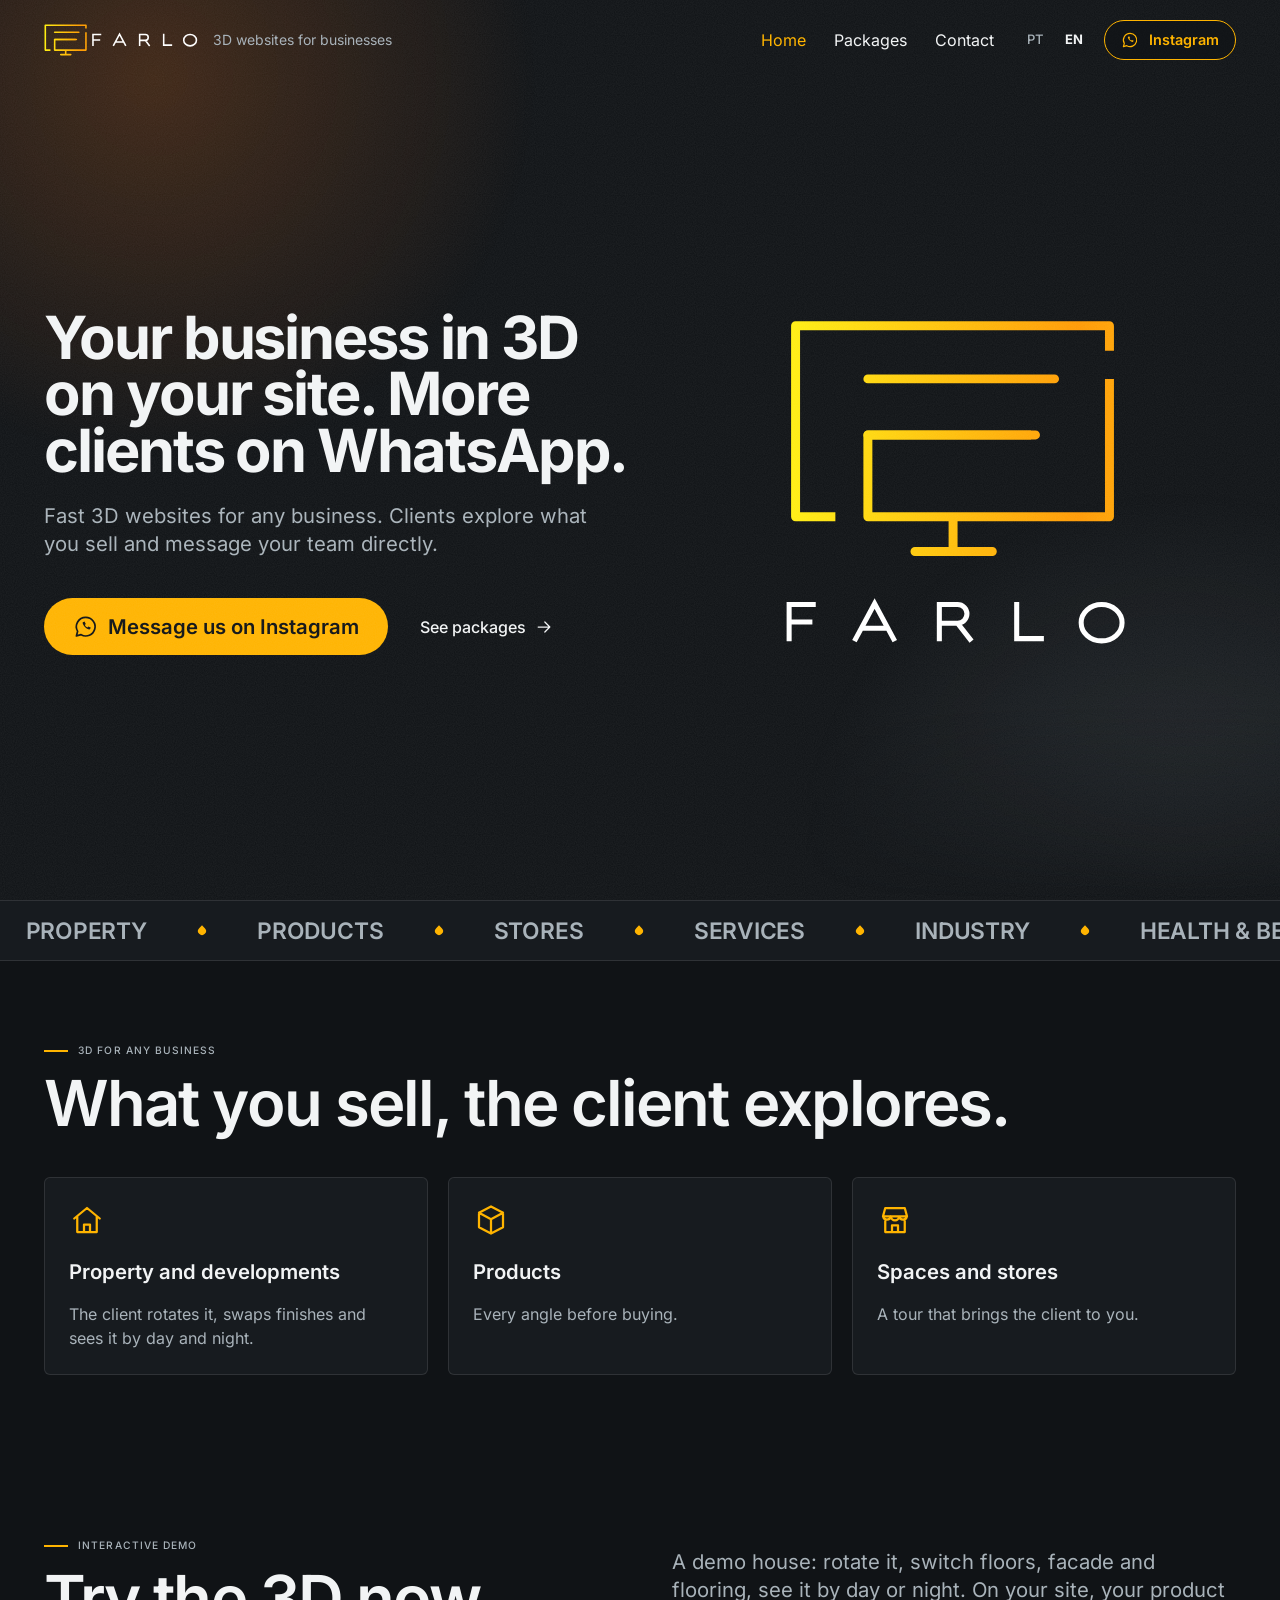
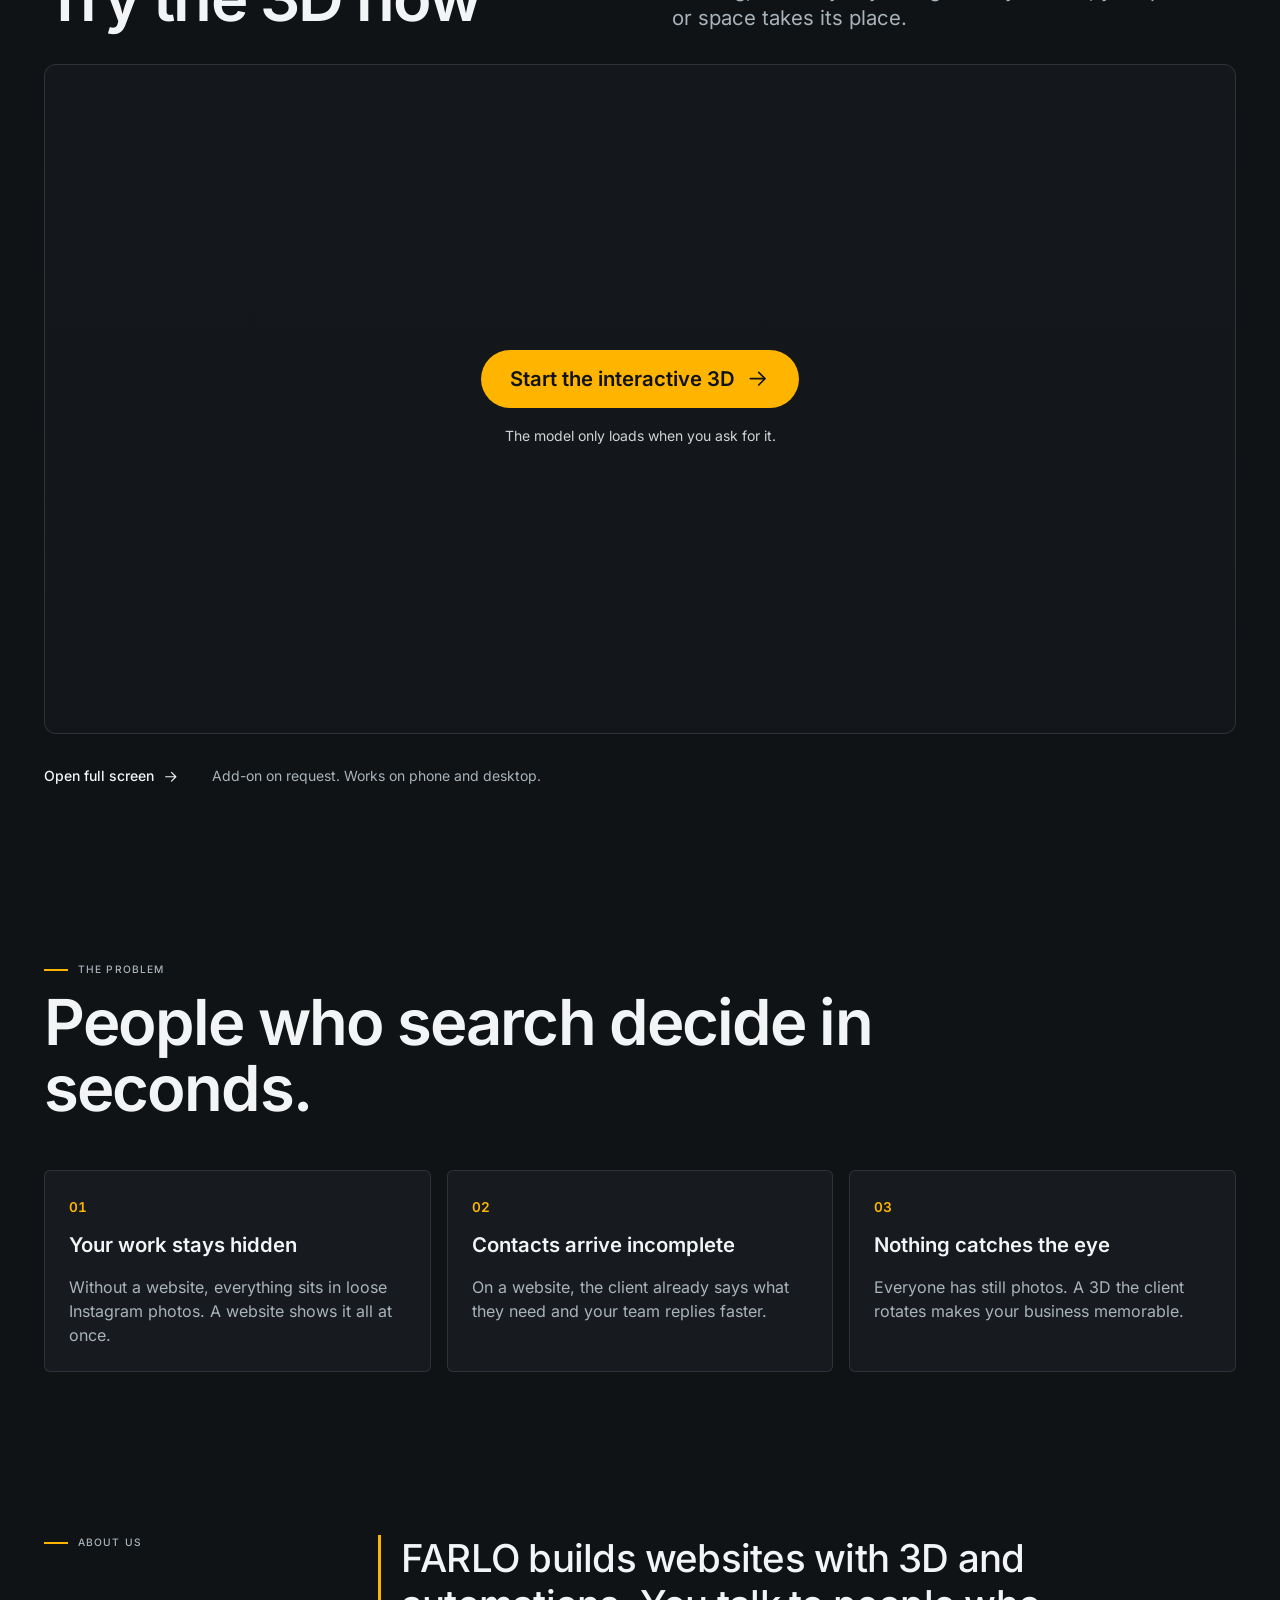
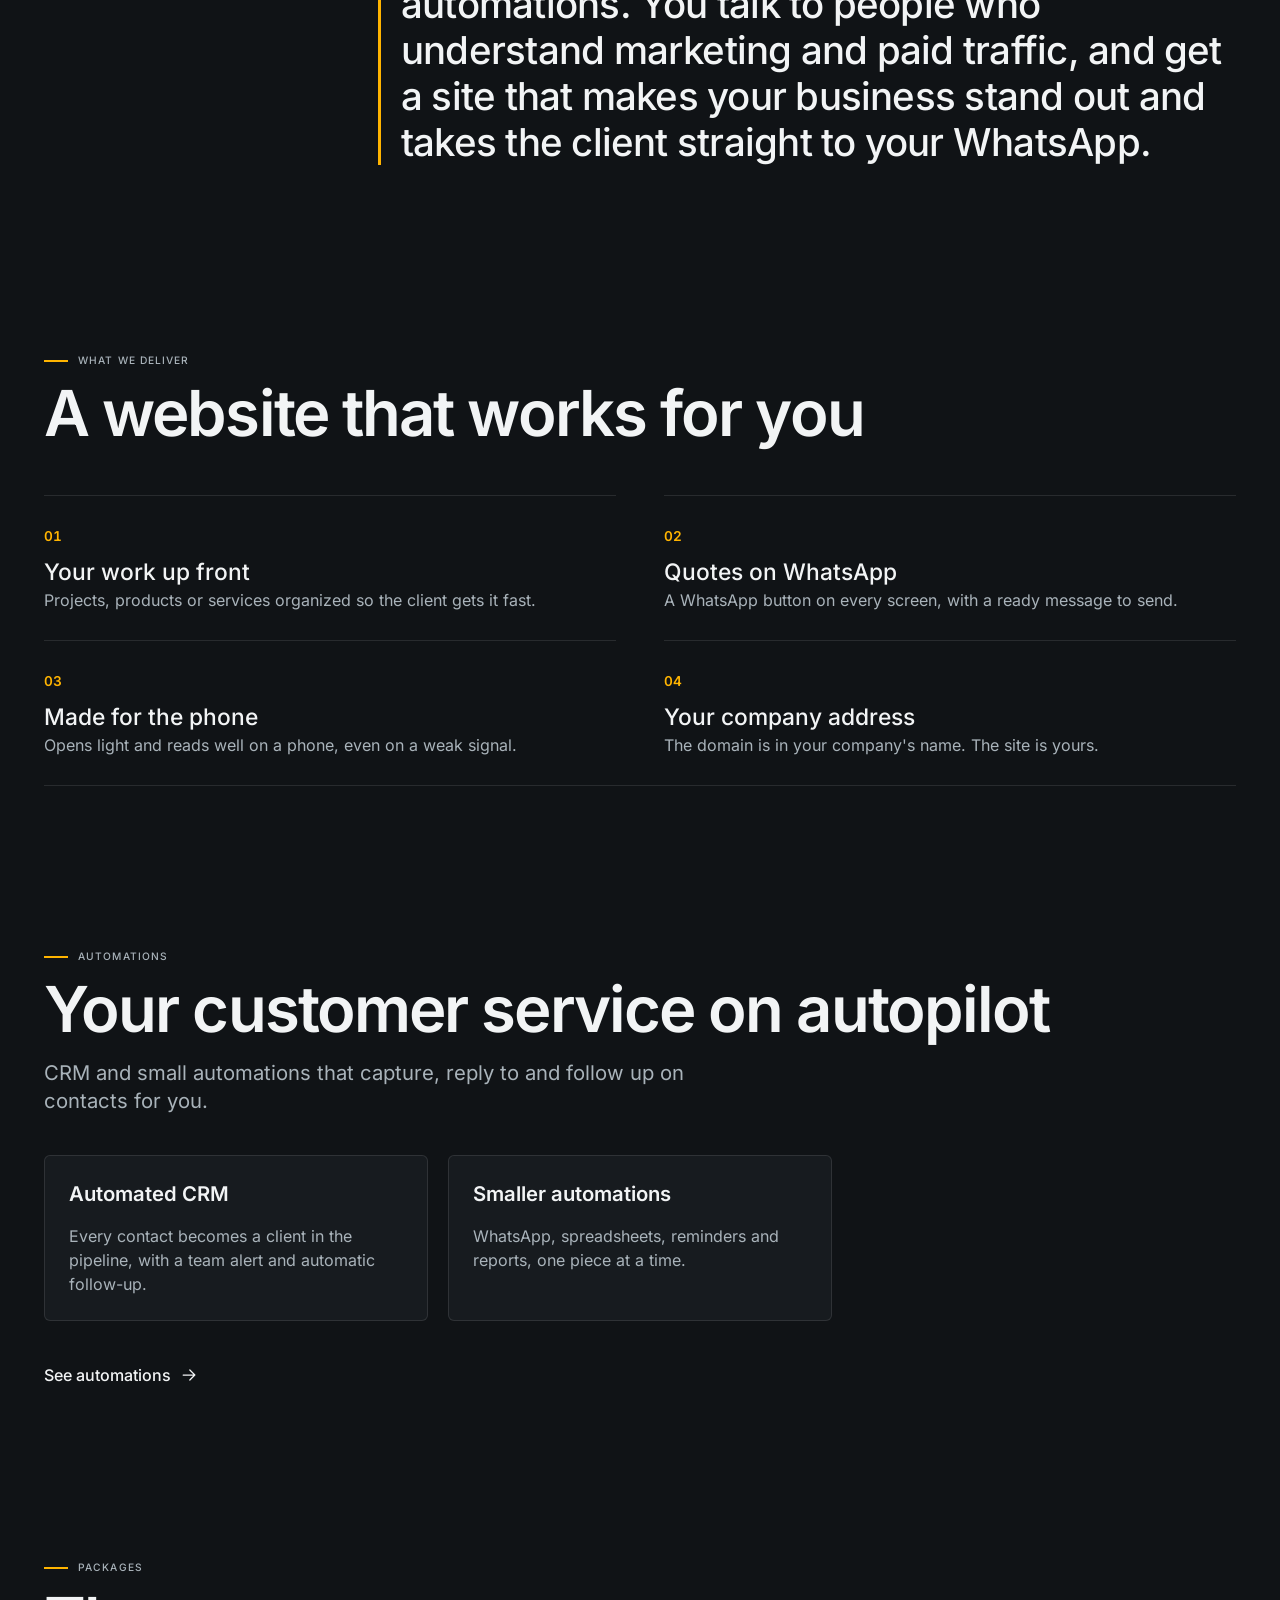
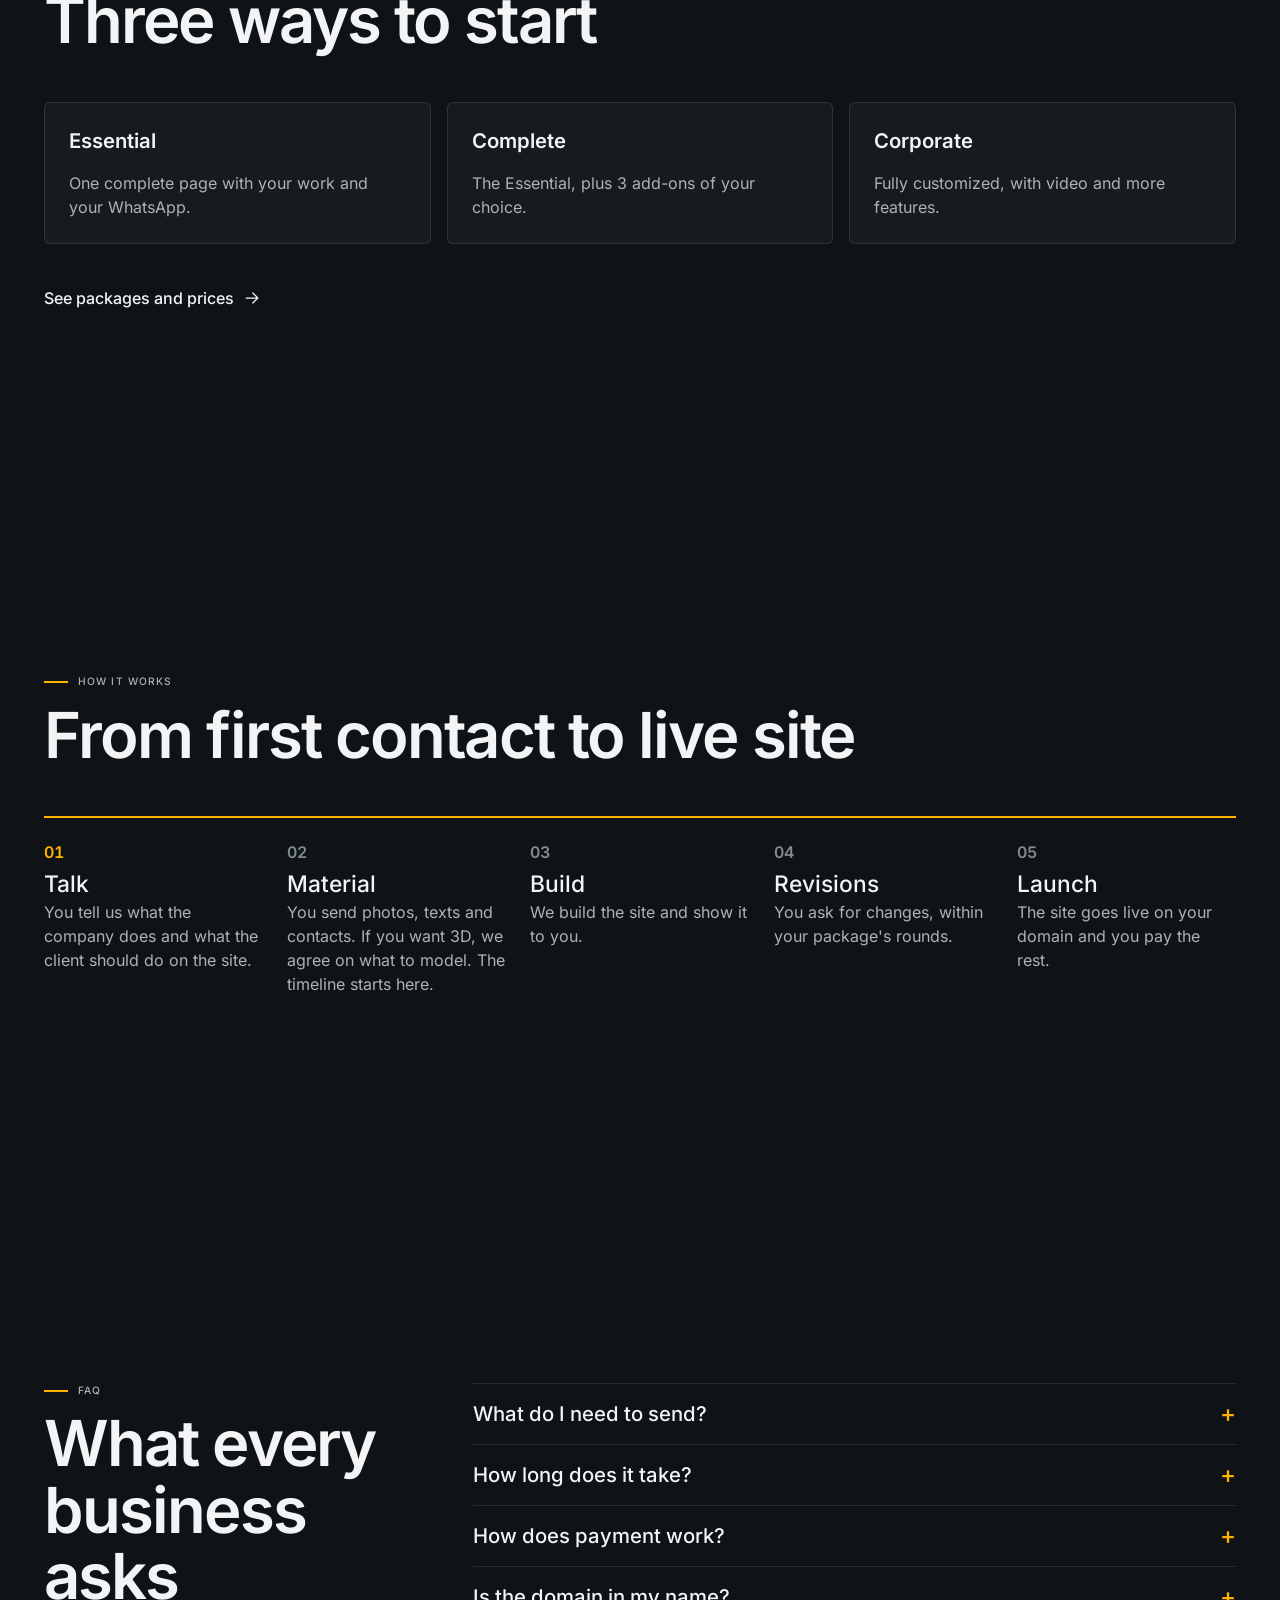
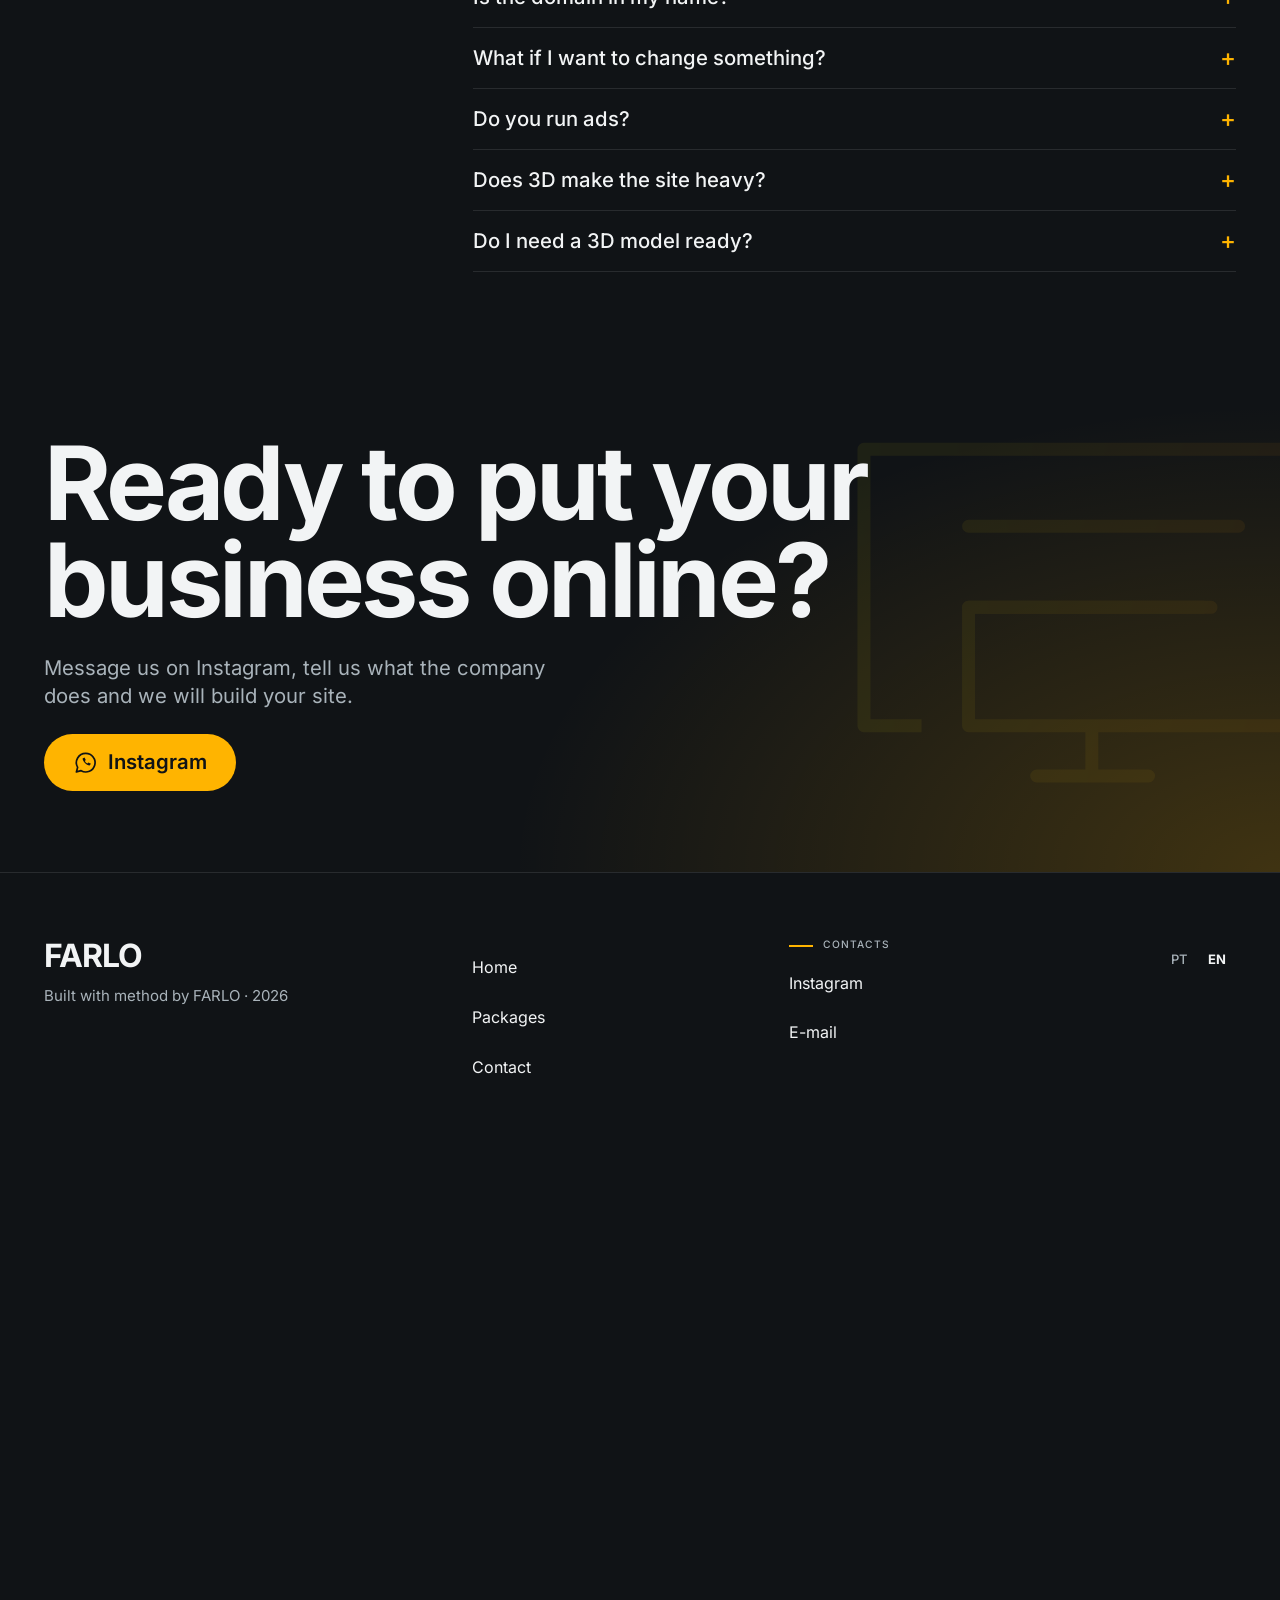
==== en/index.html @ 869107cb "chore: restaura quebras de linha CRLF originais dos HTML Co-Authored-By: Claude Opus 5.5 <noreply@an" ====
<!doctype html>
<html lang="en">
<head>
<meta charset="utf-8">
<meta http-equiv="Content-Security-Policy" content="default-src 'self'; script-src 'self'; style-src 'self'; img-src 'self' data: blob:; font-src 'self'; media-src 'self'; connect-src 'self' blob:; worker-src 'self' blob:; object-src 'none'; base-uri 'self'; form-action 'self'">
<meta name="referrer" content="strict-origin-when-cross-origin">
<meta name="viewport" content="width=device-width, initial-scale=1">
<title>FARLO — 3D websites for businesses</title>
<meta name="description" content="FARLO builds websites with 3D visualization for any business: show your product, space or development and get quote requests straight to WhatsApp.">

<meta name="theme-color" content="#101316">
<meta name="color-scheme" content="dark">
<link rel="canonical" href="https://farlo.online/en/index.html">
<link rel="alternate" hreflang="pt-BR" href="https://farlo.online/index.html">
<link rel="alternate" hreflang="en" href="https://farlo.online/en/index.html">
<link rel="alternate" hreflang="x-default" href="https://farlo.online/index.html">
<meta property="og:type" content="website">
<meta property="og:site_name" content="FARLO">
<meta property="og:title" content="FARLO — 3D websites for businesses">
<meta property="og:description" content="FARLO builds websites with 3D visualization for any business: show your product, space or development and get quote requests straight to WhatsApp.">
<meta property="og:url" content="https://farlo.online/en/index.html">
<meta property="og:locale" content="en_US">
<meta property="og:image" content="https://farlo.online/assets/img/og/og-farlo.jpg">
<meta name="twitter:card" content="summary_large_image">
<link rel="icon" href="../assets/img/logo/favicon-64.png" type="image/png" sizes="64x64"><link rel="apple-touch-icon" href="../assets/img/logo/apple-touch-icon.png">
<script src="../js/boot.js"></script>
<link rel="stylesheet" href="../css/tokens.css">
<link rel="stylesheet" href="../css/main.css">
<link rel="stylesheet" href="../css/fx.css">
<link rel="stylesheet" href="../css/home3d.css">
<link rel="stylesheet" href="../css/home3d.css">
<script defer src="../js/layout.js"></script>
<script defer src="../js/content.js"></script>
<script defer src="../js/vendor/gsap.min.js"></script>
<script defer src="../js/vendor/ScrollTrigger.min.js"></script>
<script defer src="../js/vendor/SplitText.min.js"></script>
<script defer src="../js/vendor/ScrollSmoother.min.js"></script>
<script defer src="../js/fx/fx.js"></script>
<script defer src="../js/fx/loader.js"></script>
<script defer src="../js/fx/transition.js"></script>
<script defer src="../js/fx/smooth.js"></script>
<script defer src="../js/fx/menu.js"></script>
<script defer src="../js/fx/cursor.js"></script>
<script defer src="../js/fx/magnetic.js"></script>
<script defer src="../js/fx/reveal.js"></script>
<script defer src="../js/fx/progress.js"></script>
<script defer src="../js/fx/split.js"></script>
<script defer src="../js/fx/hero.js"></script>
<script defer src="../js/fx/process.js"></script>
<script defer src="../js/home3d.js"></script>
<script defer src="../js/home3d.js"></script>
<script defer src="../js/main.js"></script>
<script type="application/ld+json">{"@context":"https://schema.org","@type":"ProfessionalService","name":"FARLO","description":"FARLO builds websites with 3D visualization for any business: show your product, space or development and get quote requests straight to WhatsApp.","inLanguage":"en"}</script>
</head>
<body data-page="home" data-lang="en" data-root="../">
<a class="skip-link" href="#main" data-i18n="skip">Skip to content</a>
<div class="loader" role="progressbar" aria-label="FARLO" aria-valuemin="0" aria-valuemax="100" aria-valuenow="0"><span class="loader__mark">FARLO</span><span class="loader__count" data-loader-count>000</span></div>
<header class="site-header fade-in-on-ready" id="site-header">
  <div class="site-header__inner">
    <a class="brand" href="index.html" aria-label="FARLO, go to home" data-i18n-attr="aria-label:brand.home"><img class="brand__logo" src="../assets/img/logo/farlo-logo.svg" width="154" height="32" alt=""><span class="brand__tag" data-i18n="brand.tag">3D websites for businesses</span></a>
    <nav class="site-nav" aria-label="Main" data-i18n-attr="aria-label:nav.aria"><ul class="site-nav__list"><li><a class="roll" href="index.html" data-i18n="nav.home" aria-current="page"><span class="roll__a">Home</span><span class="roll__b" aria-hidden="true">Home</span></a></li><li><a class="roll" href="packages.html" data-i18n="nav.packages"><span class="roll__a">Packages</span><span class="roll__b" aria-hidden="true">Packages</span></a></li><li><a class="roll" href="contact.html" data-i18n="nav.contact"><span class="roll__a">Contact</span><span class="roll__b" aria-hidden="true">Contact</span></a></li></ul></nav>
    <div class="site-header__tools">
      <div class="lang" role="group" aria-label="Language" data-i18n-attr="aria-label:lang.aria"><a class="lang__link" lang="pt-BR" hreflang="pt-BR" href="../index.html" data-lang-switch="pt" aria-label="Português">PT</a><a class="lang__link" lang="en" hreflang="en" href="index.html" data-lang-switch="en" aria-label="English" aria-current="true">EN</a></div>
      <a class="btn btn--wa btn--sm btn--header" href="https://wa.me/PH_NUMERO_WHATSAPP?text=Hi!%20I%20found%20you%20through%20the%20FARLO%20website%20and%20I%20want%20a%20website%20for%20my%20business." data-wa target="_blank" rel="noopener noreferrer" aria-label="Talk to FARLO on WhatsApp (opens in a new tab)" data-i18n-attr="aria-label:wa.aria"><svg class="icon" viewBox="0 0 24 24" aria-hidden="true" focusable="false"><path d="M12 3.2a8.8 8.8 0 0 0-7.6 13.2L3.2 20.8l4.5-1.2A8.8 8.8 0 1 0 12 3.2Z" fill="none" stroke="currentColor" stroke-width="1.6" stroke-linejoin="round"/><path d="M9.1 8c.2 2.9 3.6 6.3 6.6 6.6l1.3-1.5-2.4-1.2-1 .9c-1.1-.5-1.9-1.3-2.4-2.4l.9-1L10.9 7 9.1 8Z" fill="currentColor"/></svg><span class="btn__text" data-i18n="wa.label">WhatsApp</span></a>
      <button class="menu-btn" type="button" aria-expanded="false" aria-controls="menu" data-menu-toggle><span class="menu-btn__open" data-i18n="nav.menu">Menu</span><span class="menu-btn__close" data-i18n="nav.close">Close</span></button>
    </div>
  </div>
</header>
<div class="menu" id="menu" role="dialog" aria-modal="true" aria-label="Navigation menu" data-i18n-attr="aria-label:nav.panel" hidden>
  <nav class="menu__nav" aria-label="Main" data-i18n-attr="aria-label:nav.aria"><ul class="menu__list"><li><a href="index.html" data-i18n="nav.home" aria-current="page">Home</a></li><li><a href="packages.html" data-i18n="nav.packages">Packages</a></li><li><a href="contact.html" data-i18n="nav.contact">Contact</a></li></ul></nav>
  <div class="menu__foot"><div class="lang" role="group" aria-label="Language" data-i18n-attr="aria-label:lang.aria"><a class="lang__link" lang="pt-BR" hreflang="pt-BR" href="../index.html" data-lang-switch="pt" aria-label="Português">PT</a><a class="lang__link" lang="en" hreflang="en" href="index.html" data-lang-switch="en" aria-label="English" aria-current="true">EN</a></div><a class="btn btn--wa " href="https://wa.me/PH_NUMERO_WHATSAPP?text=Hi!%20I%20found%20you%20through%20the%20FARLO%20website%20and%20I%20want%20a%20website%20for%20my%20business." data-wa target="_blank" rel="noopener noreferrer" aria-label="Talk to FARLO on WhatsApp (opens in a new tab)" data-i18n-attr="aria-label:wa.aria"><svg class="icon" viewBox="0 0 24 24" aria-hidden="true" focusable="false"><path d="M12 3.2a8.8 8.8 0 0 0-7.6 13.2L3.2 20.8l4.5-1.2A8.8 8.8 0 1 0 12 3.2Z" fill="none" stroke="currentColor" stroke-width="1.6" stroke-linejoin="round"/><path d="M9.1 8c.2 2.9 3.6 6.3 6.6 6.6l1.3-1.5-2.4-1.2-1 .9c-1.1-.5-1.9-1.3-2.4-2.4l.9-1L10.9 7 9.1 8Z" fill="currentColor"/></svg><span class="btn__text" data-i18n="wa.label">WhatsApp</span></a></div>
</div>
<div id="smooth-wrapper" data-fx="smooth">
<div id="smooth-content">
<main id="main" tabindex="-1">
<section class="hero hero--3d" id="hero" aria-labelledby="hero-title">
  <div class="hero__glow" aria-hidden="true"></div>
  <div class="container hero__top hero__grid">
    <div class="hero__copy">
      <h1 class="display hero__title" id="hero-title" data-fx="split" data-fx-type="lines,chars" data-fx-stagger=".03" data-i18n="hero.title">Your business in 3D on your site. More clients on WhatsApp.</h1>
      <p class="t-lg hero__sub" data-i18n="hero.sub">Fast 3D websites for any business. Clients explore what you sell and message your team directly.</p>
      <div class="hero__actions"><a class="btn btn--wa btn--lg" href="https://wa.me/PH_NUMERO_WHATSAPP?text=Hi!%20I%20found%20you%20through%20the%20FARLO%20website%20and%20I%20want%20a%20website%20for%20my%20business." data-wa target="_blank" rel="noopener noreferrer" aria-label="Talk to FARLO on WhatsApp (opens in a new tab)" data-i18n-attr="aria-label:wa.aria" data-fx="magnetic"><svg class="icon" viewBox="0 0 24 24" aria-hidden="true" focusable="false"><path d="M12 3.2a8.8 8.8 0 0 0-7.6 13.2L3.2 20.8l4.5-1.2A8.8 8.8 0 1 0 12 3.2Z" fill="none" stroke="currentColor" stroke-width="1.6" stroke-linejoin="round"/><path d="M9.1 8c.2 2.9 3.6 6.3 6.6 6.6l1.3-1.5-2.4-1.2-1 .9c-1.1-.5-1.9-1.3-2.4-2.4l.9-1L10.9 7 9.1 8Z" fill="currentColor"/></svg><span class="btn__text" data-i18n="hero.cta">Talk on WhatsApp</span></a><a class="link-arrow" href="packages.html"><span data-i18n="hero.link">See packages</span><svg class="icon" viewBox="0 0 24 24" aria-hidden="true" focusable="false"><path d="M5 12h14M13 6l6 6-6 6" fill="none" stroke="currentColor" stroke-width="1.5" stroke-linecap="round" stroke-linejoin="round"/></svg></a></div>
    </div>
    <div class="hero__stage" data-hero3d data-three="../js/vendor/three.min.js">
      <div class="hero__fallback" aria-hidden="true"><img src="../assets/img/logo/farlo-logo-stacked.svg" width="628" height="596" alt=""></div>
      <canvas class="hero__canvas" tabindex="0" role="img" aria-label="Interactive 3D model. Drag to rotate." data-i18n-attr="aria-label:hero.3d.aria"></canvas>
      <div class="hero__chips" role="group" aria-label="Pick an example" data-i18n-attr="aria-label:hero.3d.group">
        <button type="button" class="chip3d" data-shape="house" aria-pressed="true" data-i18n="hero.3d.house">Property</button>
        <button type="button" class="chip3d" data-shape="product" aria-pressed="false" data-i18n="hero.3d.product">Product</button>
        <button type="button" class="chip3d" data-shape="space" aria-pressed="false" data-i18n="hero.3d.space">Space</button>
      </div>
      <p class="hero__hint" aria-hidden="true" data-i18n="hero.3d.hint">Drag to rotate</p>
    </div>
  </div>
</section>

<div class="strip" aria-hidden="true"><div class="strip__track"><span class="strip__item" data-i18n="strip.1">Property</span><span class="strip__item" data-i18n="strip.2">Products</span><span class="strip__item" data-i18n="strip.3">Stores</span><span class="strip__item" data-i18n="strip.4">Services</span><span class="strip__item" data-i18n="strip.5">Industry</span><span class="strip__item" data-i18n="strip.6">Health &amp; beauty</span><span class="strip__item" data-i18n="strip.7">Events</span><span class="strip__item" data-i18n="strip.8">Brands</span><span class="strip__item" data-i18n="strip.1">Property</span><span class="strip__item" data-i18n="strip.2">Products</span><span class="strip__item" data-i18n="strip.3">Stores</span><span class="strip__item" data-i18n="strip.4">Services</span><span class="strip__item" data-i18n="strip.5">Industry</span><span class="strip__item" data-i18n="strip.6">Health &amp; beauty</span><span class="strip__item" data-i18n="strip.7">Events</span><span class="strip__item" data-i18n="strip.8">Brands</span></div></div>

<section class="section niches" id="niches" aria-labelledby="niches-title">
  <div class="container">
    <p class="overline" data-i18n="niches.label">3D for any business</p>
    <h2 class="t-3xl" id="niches-title" data-fx="reveal" data-i18n="niches.title">What you sell, the client explores.</h2>
    <ul class="niches__list" role="list" data-fx="reveal-batch" data-fx-stagger=".08">
      <li class="panel niche"><svg class="niche__icon" viewBox="0 0 24 24" aria-hidden="true" focusable="false" fill="none" stroke="currentColor" stroke-width="1.5" stroke-linecap="round" stroke-linejoin="round"><path d="M3.5 11 12 4l8.5 7M5.5 9.7V20h13V9.7M10 20v-5h4v5" /></svg><h3 class="panel__title" data-i18n="niches.1.title">Property and developments</h3><p class="muted" data-i18n="niches.1.text">The client rotates it, swaps finishes and sees it by day and night.</p></li>
      <li class="panel niche"><svg class="niche__icon" viewBox="0 0 24 24" aria-hidden="true" focusable="false" fill="none" stroke="currentColor" stroke-width="1.5" stroke-linecap="round" stroke-linejoin="round"><path d="M12 3 4 7.2v9.6L12 21l8-4.2V7.2zM4 7.2l8 4.3 8-4.3M12 11.5V21" /></svg><h3 class="panel__title" data-i18n="niches.2.title">Products</h3><p class="muted" data-i18n="niches.2.text">Every angle before buying.</p></li>
      <li class="panel niche"><svg class="niche__icon" viewBox="0 0 24 24" aria-hidden="true" focusable="false" fill="none" stroke="currentColor" stroke-width="1.5" stroke-linecap="round" stroke-linejoin="round"><path d="M4 9.5 5.5 4h13L20 9.5M4 9.5h16M4 9.5a2.7 2.7 0 0 0 5.3 0 2.7 2.7 0 0 0 5.4 0 2.7 2.7 0 0 0 5.3 0M5.5 12.5V20h13v-7.5M10 20v-4.5h4V20" /></svg><h3 class="panel__title" data-i18n="niches.3.title">Spaces and stores</h3><p class="muted" data-i18n="niches.3.text">A tour that brings the client to you.</p></li>
    </ul>
  </div>
</section>

<section class="section demo3d" id="residencia" aria-labelledby="res-title">
  <div class="container">
    <div class="demo3d__head">
      <div><p class="overline" data-i18n="res.label">Interactive demo</p><h2 class="t-3xl" id="res-title" data-fx="reveal" data-i18n="res.title">Try the 3D now</h2></div>
      <p class="t-lg demo3d__text" data-i18n="res.text">A demo house: rotate it, switch floors, facade and flooring, see it by day or night. On your site, your product or space takes its place.</p>
    </div>
    <div class="demo3d__frame" data-embed-3d>
      <img class="demo3d__poster" src="../assets/img/residencia-3d.jpg" width="1280" height="720" loading="lazy" decoding="async" alt="Two-storey house with a pool as an interactive 3D model" data-i18n-attr="alt:res.alt">
      <div class="demo3d__veil">
        <a class="btn btn--wa btn--lg" href="../residencia-3d/index.html" data-embed-activate data-src="../residencia-3d/index.html?embed=1" data-title="Interactive 3D demo residence"><span class="btn__text" data-i18n="res.cta">Start the interactive 3D</span><svg class="icon" viewBox="0 0 24 24" aria-hidden="true" focusable="false"><path d="M5 12h14M13 6l6 6-6 6" fill="none" stroke="currentColor" stroke-width="1.5" stroke-linecap="round" stroke-linejoin="round"/></svg></a>
        <p class="demo3d__hint" data-i18n="res.hint">The model only loads when you ask for it.</p>
      </div>
    </div>
    <p class="demo3d__foot"><a class="link-arrow" href="../residencia-3d/index.html"><span data-i18n="res.full">Open full screen</span><svg class="icon" viewBox="0 0 24 24" aria-hidden="true" focusable="false"><path d="M5 12h14M13 6l6 6-6 6" fill="none" stroke="currentColor" stroke-width="1.5" stroke-linecap="round" stroke-linejoin="round"/></svg></a><span class="muted" data-i18n="res.note">Add-on on request. Works on phone and desktop.</span></p>
  </div>
</section>

<section class="section problem" id="problem" aria-labelledby="problem-title">
  <div class="container">
    <p class="overline" data-i18n="problem.label">The problem</p>
    <h2 class="t-3xl problem__title" id="problem-title" data-fx="reveal" data-i18n="problem.title">People who search decide in seconds.</h2>
    <ul class="problem__list" role="list" data-fx="reveal-batch" data-fx-stagger=".08">
      <li class="panel"><h3 class="panel__title" data-i18n="problem.1.title">Your work stays hidden</h3><p class="muted" data-i18n="problem.1.text">Without a website, everything sits in loose Instagram photos. A website shows it all at once.</p></li>
      <li class="panel"><h3 class="panel__title" data-i18n="problem.2.title">Contacts arrive incomplete</h3><p class="muted" data-i18n="problem.2.text">On a website, the client already says what they need and your team replies faster.</p></li>
      <li class="panel"><h3 class="panel__title" data-i18n="problem.3.title">Nothing catches the eye</h3><p class="muted" data-i18n="problem.3.text">Everyone has still photos. A 3D the client rotates makes your business memorable.</p></li>
    </ul>
  </div>
</section>

<section class="section manifesto" id="manifesto" aria-labelledby="manifesto-label">
  <div class="container manifesto__grid">
    <h2 class="overline" id="manifesto-label" data-i18n="manifesto.label">About us</h2>
    <p class="t-2xl manifesto__text" data-fx="split" data-fx-type="words" data-fx-mode="scrub" data-i18n="manifesto.text">FARLO builds websites with 3D and automations. You talk to people who understand marketing and paid traffic, and get a site that makes your business stand out and takes the client straight to your WhatsApp.</p>
  </div>
</section>

<section class="section services" id="services" aria-labelledby="services-title">
  <div class="container">
    <p class="overline" data-i18n="services.label">What we deliver</p>
    <h2 class="t-3xl" id="services-title" data-fx="reveal" data-i18n="services.title">A website that works for you</h2>
    <ul class="services__list" role="list" data-fx="reveal-batch" data-fx-stagger=".08">
      <li class="service"><h3 class="service__title" data-i18n="services.1.title">Your work up front</h3><p class="muted" data-i18n="services.1.text">Projects, products or services organized so the client gets it fast.</p></li>
      <li class="service"><h3 class="service__title" data-i18n="services.2.title">Quotes on WhatsApp</h3><p class="muted" data-i18n="services.2.text">A WhatsApp button on every screen, with a ready message to send.</p></li>
      <li class="service"><h3 class="service__title" data-i18n="services.3.title">Made for the phone</h3><p class="muted" data-i18n="services.3.text">Opens light and reads well on a phone, even on a weak signal.</p></li>
      <li class="service"><h3 class="service__title" data-i18n="services.4.title">Your company address</h3><p class="muted" data-i18n="services.4.text">The domain is in your company's name. The site is yours.</p></li>
    </ul>
  </div>
</section>

<section class="section homeauto" id="automacoes-home" aria-labelledby="homeauto-title">
  <div class="container">
    <p class="overline" data-i18n="homeauto.label">Automations</p>
    <h2 class="t-3xl" id="homeauto-title" data-fx="reveal" data-i18n="homeauto.title">Your customer service on autopilot</h2>
    <p class="t-lg homeauto__text" data-i18n="homeauto.text">CRM and small automations that capture, reply to and follow up on contacts for you.</p>
    <ul class="niches__list homeauto__list" role="list" data-fx="reveal-batch" data-fx-stagger=".08">
      <li class="panel niche"><h3 class="panel__title" data-i18n="crm.title">Automated CRM</h3><p class="muted" data-i18n="homeauto.1.text">Every contact becomes a client in the pipeline, with a team alert and automatic follow-up.</p></li>
      <li class="panel niche"><h3 class="panel__title" data-i18n="small.title">Smaller automations</h3><p class="muted" data-i18n="homeauto.2.text">WhatsApp, spreadsheets, reminders and reports, one piece at a time.</p></li>
    </ul>
    <p class="packs__more"><a class="link-arrow" href="packages.html#automacoes"><span data-i18n="homeauto.link">See automations</span><svg class="icon" viewBox="0 0 24 24" aria-hidden="true" focusable="false"><path d="M5 12h14M13 6l6 6-6 6" fill="none" stroke="currentColor" stroke-width="1.5" stroke-linecap="round" stroke-linejoin="round"/></svg></a></p>
  </div>
</section>

<section class="section packs" id="packs" aria-labelledby="packs-title">
  <div class="container">
    <p class="overline" data-i18n="packs.label">Packages</p>
    <h2 class="t-3xl" id="packs-title" data-fx="reveal" data-i18n="packs.title">Three ways to start</h2>
    <ul class="pack-grid" role="list" data-fx="reveal-batch" data-fx-stagger=".08">
      <li class="panel pack-sum"><h3 class="panel__title" data-i18n="pack.e.name">Essential</h3><p class="muted" data-i18n="pack.e.sum">One complete page with your work and your WhatsApp.</p></li>
      <li class="panel pack-sum"><h3 class="panel__title" data-i18n="pack.s.name">Complete</h3><p class="muted" data-i18n="pack.s.sum">The Essential, plus 3 add-ons of your choice.</p></li>
      <li class="panel pack-sum"><h3 class="panel__title" data-i18n="pack.a.name">Corporate</h3><p class="muted" data-i18n="pack.a.sum">Fully customized, with video and more features.</p></li>
    </ul>
    <p class="packs__more"><a class="link-arrow" href="packages.html"><span data-i18n="packs.more">See packages and prices</span><svg class="icon" viewBox="0 0 24 24" aria-hidden="true" focusable="false"><path d="M5 12h14M13 6l6 6-6 6" fill="none" stroke="currentColor" stroke-width="1.5" stroke-linecap="round" stroke-linejoin="round"/></svg></a></p>
  </div>
</section>

<section class="section process" id="process" aria-labelledby="process-title" data-fx="pin-scrub" data-fx-length="150%">
  <div class="container">
    <p class="overline" data-i18n="process.label">How it works</p>
    <h2 class="t-3xl" id="process-title" data-fx="reveal" data-i18n="process.title">From first contact to live site</h2>
    <div class="process__body">
      <svg class="process__line" viewBox="0 0 100 2" preserveAspectRatio="none" aria-hidden="true" focusable="false"><path class="process__line-bg" d="M0 1H100" pathLength="1"/><path class="process__line-fg" d="M0 1H100" pathLength="1" data-fx="progress" data-fx-trigger=".process"/></svg>
      <ol class="process__steps" role="list">
        <li class="step is-active"><span class="step__n">01</span><h3 class="step__title" data-i18n="process.s1">Talk</h3><p class="muted" data-i18n="process.d1">You tell us what the company does and what the client should do on the site.</p></li>
        <li class="step"><span class="step__n">02</span><h3 class="step__title" data-i18n="process.s2">Material</h3><p class="muted" data-i18n="process.d2">You send photos, texts and contacts. If you want 3D, we agree on what to model. The timeline starts here.</p></li>
        <li class="step"><span class="step__n">03</span><h3 class="step__title" data-i18n="process.s3">Build</h3><p class="muted" data-i18n="process.d3">We build the site and show it to you.</p></li>
        <li class="step"><span class="step__n">04</span><h3 class="step__title" data-i18n="process.s4">Revisions</h3><p class="muted" data-i18n="process.d4">You ask for changes, within your package's rounds.</p></li>
        <li class="step"><span class="step__n">05</span><h3 class="step__title" data-i18n="process.s5">Launch</h3><p class="muted" data-i18n="process.d5">The site goes live on your domain and you pay the rest.</p></li>
      </ol>
    </div>
  </div>
</section>

<section class="section faq" id="faq" aria-labelledby="faq-title">
  <div class="container faq__grid">
    <div><p class="overline" data-i18n="faq.label">FAQ</p><h2 class="t-3xl" id="faq-title" data-fx="reveal" data-i18n="faq.title">What every business asks</h2></div>
    <div class="faq__list">
      <details class="faq__item"><summary class="faq__q"><span data-i18n="faq.1.q">What do I need to send?</span></summary><p class="faq__a muted" data-i18n="faq.1.a">Photos of your work or product, a short text about the company, Instagram handle, WhatsApp and logo.</p></details>
      <details class="faq__item"><summary class="faq__q"><span data-i18n="faq.2.q">How long does it take?</span></summary><p class="faq__a muted" data-i18n="faq.2.a">Agreed in our conversation. The timeline starts when you send the complete material.</p></details>
      <details class="faq__item"><summary class="faq__q"><span data-i18n="faq.3.q">How does payment work?</span></summary><p class="faq__a muted" data-i18n="faq.3.a">50% at the start and 50% when the site goes live.</p></details>
      <details class="faq__item"><summary class="faq__q"><span data-i18n="faq.4.q">Is the domain in my name?</span></summary><p class="faq__a muted" data-i18n="faq.4.a">Yes. The address is registered in your name.</p></details>
      <details class="faq__item"><summary class="faq__q"><span data-i18n="faq.5.q">What if I want to change something?</span></summary><p class="faq__a muted" data-i18n="faq.5.a">Each package has revision rounds: 1 on Essential and 2 on Complete. Corporate is agreed.</p></details>
      <details class="faq__item"><summary class="faq__q"><span data-i18n="faq.6.q">Do you run ads?</span></summary><p class="faq__a muted" data-i18n="faq.6.a">No. FARLO builds the site, ready for measurement. Setup is done by whoever handles your traffic.</p></details>
      <details class="faq__item"><summary class="faq__q"><span data-i18n="faq.7.q">Does 3D make the site heavy?</span></summary><p class="faq__a muted" data-i18n="faq.7.a">No. The model only loads when the client asks for it and is optimized to open fast.</p></details>
      <details class="faq__item"><summary class="faq__q"><span data-i18n="faq.8.q">Do I need a 3D model ready?</span></summary><p class="faq__a muted" data-i18n="faq.8.a">No. We agree on what to model in our conversation. Cost and timeline vary.</p></details>
    </div>
  </div>
</section>

<section class="section cta" id="cta" aria-labelledby="cta-title">
  <div class="container cta__inner">
    <h2 class="display cta__title" id="cta-title" data-fx="reveal" data-i18n="cta.title">Ready to put your business online?</h2>
    <p class="t-lg cta__text" data-i18n="cta.text">Message us on WhatsApp, tell us what the company does and we'll build your site.</p>
    <div class="cta__actions"><a class="btn btn--wa btn--lg" href="https://wa.me/PH_NUMERO_WHATSAPP?text=Hi!%20I%20found%20you%20through%20the%20FARLO%20website%20and%20I%20want%20a%20website%20for%20my%20business." data-wa target="_blank" rel="noopener noreferrer" aria-label="Talk to FARLO on WhatsApp (opens in a new tab)" data-i18n-attr="aria-label:wa.aria" data-fx="magnetic"><svg class="icon" viewBox="0 0 24 24" aria-hidden="true" focusable="false"><path d="M12 3.2a8.8 8.8 0 0 0-7.6 13.2L3.2 20.8l4.5-1.2A8.8 8.8 0 1 0 12 3.2Z" fill="none" stroke="currentColor" stroke-width="1.6" stroke-linejoin="round"/><path d="M9.1 8c.2 2.9 3.6 6.3 6.6 6.6l1.3-1.5-2.4-1.2-1 .9c-1.1-.5-1.9-1.3-2.4-2.4l.9-1L10.9 7 9.1 8Z" fill="currentColor"/></svg><span class="btn__text" data-i18n="wa.label">WhatsApp</span></a></div>
  </div>
</section>
</main>
<footer class="site-footer">
  <div class="container site-footer__grid">
    <div><p class="site-footer__mark">FARLO</p><p class="site-footer__made"><span data-i18n="footer.made">Built with method by FARLO</span> · 2026</p></div>
    <nav aria-label="Footer" data-i18n-attr="aria-label:footer.nav"><ul class="site-footer__list"><li><a href="index.html" data-i18n="nav.home">Home</a></li><li><a href="packages.html" data-i18n="nav.packages">Packages</a></li><li><a href="contact.html" data-i18n="nav.contact">Contact</a></li></ul></nav>
    <div><p class="overline" data-i18n="footer.contacts">Contacts</p><ul class="site-footer__list">
      <li><a href="https://wa.me/PH_NUMERO_WHATSAPP?text=Hi!%20I%20found%20you%20through%20the%20FARLO%20website%20and%20I%20want%20a%20website%20for%20my%20business." data-wa target="_blank" rel="noopener noreferrer">WhatsApp</a></li>
      <li><a href="https://www.instagram.com/farlo.online/" target="_blank" rel="noopener noreferrer">Instagram</a></li>
      <li><a href="mailto:farloconstrutora@gmail.com">E-mail</a></li>
      </ul></div>
    <div class="lang lang--footer" role="group" aria-label="Language" data-i18n-attr="aria-label:lang.aria"><a class="lang__link" lang="pt-BR" hreflang="pt-BR" href="../index.html" data-lang-switch="pt" aria-label="Português">PT</a><a class="lang__link" lang="en" hreflang="en" href="index.html" data-lang-switch="en" aria-label="English" aria-current="true">EN</a></div>
  </div>
</footer>
</div>
</div>
<div class="cursor" aria-hidden="true"></div>
</body>
</html>
---- css/tokens.css ----
﻿/* Tokens de design do FARLO (de .site-build/01-reverso/tokens.json).
   Componente nenhum usa cor fixa: tudo vem daqui. */
:root {
  /* cor */
  --c-950: #07090b;          /* loader */
  --c-900: #101316;          /* fundo (preto-tinta) */
  --c-800: #171b1f;          /* superfície 1 */
  --c-700: #20262b;          /* superfície 2 */
  --c-600: #2c343a;          /* superfície 3, trilhos */
  --text: #f2f4f5;          /* branco (branco-osso) */
  --muted: #a9b3ba;
  --faint: #7f8b93;          /* só em 900/800; em 700/600 só ≥ 24px */
  --on-accent: var(--c-900);
  --lime: #ffb400;           /* ação e estado */
  --lime-strong: #ffc933;
  --cyan: #ff7a1a;           /* neons: luz e ênfase */
  --magenta: #c9d1d6;
  --violet: #7d8b96;
  --border: rgb(255 255 255 / .10);
  --overlay-label: color-mix(in srgb, var(--c-900) 65%, transparent);
  --focus: var(--lime);

  /* tipografia */
  --font-body: "Inter", "Inter Fallback", system-ui, sans-serif;
  --font-display: var(--font-body);
  --fs-2xs: .64rem;
  --fs-base: 1rem;
  --fs-lg: 1.266rem;
  --fs-xl: 1.424rem;
  --fs-2xl: clamp(1.6rem, 1.2rem + 1.6vw, 2.4rem);
  --fs-3xl: clamp(2.2rem, 1.4rem + 3.2vw, 4rem);
  --fs-display: clamp(3rem, 1.6rem + 6vw, 7.5rem);
  --fs-mega: clamp(4.5rem, 2rem + 14vw, 18rem);
  --lh-base: 1.5rem;
  --lh-lg: 1.75rem;
  --lh-xl: 2rem;
  --lh-display: .95;
  --tracking-overline: .1em;
  --tracking-display: -.035em;

  /* espaço */
  --unit-chrome: calc(100vw / 1536);
  --header-inset: calc(100vw / 1536 * 50);
  --section: clamp(3.5rem, 1.5rem + 4.5vw, 5.5rem);
  --gutter: clamp(1.25rem, .75rem + 2.5vw, 3rem);
  --content-max: 90rem;
  --header-h: 4.5rem;

  /* forma */
  --radius: .375rem;
  --radius-pill: 999px;
  --blur: blur(4px) saturate(180%);

  /* movimento */
  --ease: cubic-bezier(.4, 0, .2, 1);
  --ease-expo-out: cubic-bezier(.16, 1, .3, 1);
  --t-fast: .15s;
  --t-base: .3s;
  --t-fade: 1s;

  /* carrossel */
  --carousel-ratio: 16 / 10;
  --carousel-card: 55vw;
  --carousel-card-mobile: 84vw;
  --carousel-perspective: 1400px;

  /* cursor */
  --cursor-size: 10px;
  --cursor-size-hover: 44px;

  /* camadas */
  --z-content: 10;
  --z-header: 30;
  --z-panel: 31;
  --z-cursor: 40;
  --z-loader: 50;
}
---- css/main.css ----
﻿/* FARLO — estilos. Tokens em css/tokens.css. Sem JS a página tem de estar completa e visível:
   estados "escondidos" só existem sob classes que o JS põe (.rv-wait) ou sob html.js com failsafe. */

/* ---------- fonte ---------- */
@font-face {
  font-family: "Inter";
  font-style: normal;
  font-weight: 100 900;
  font-display: swap;
  src: url("../assets/fonts/inter-latin-ext.woff2") format("woff2");
  unicode-range: U+0100-02BA, U+02BD-02C5, U+02C7-02CC, U+02CE-02D7, U+02DD-02FF, U+0304, U+0308, U+0329, U+1D00-1DBF, U+1E00-1E9F, U+1EF2-1EFF, U+2020, U+20A0-20AB, U+20AD-20C4, U+2113, U+2C60-2C7F, U+A720-A7FF;
}
@font-face {
  font-family: "Inter";
  font-style: normal;
  font-weight: 100 900;
  font-display: swap;
  src: url("../assets/fonts/inter-latin.woff2") format("woff2");
  unicode-range: U+0000-00FF, U+0131, U+0152-0153, U+02BB-02BC, U+02C6, U+02DA, U+02DC, U+0304, U+0308, U+0329, U+2000-206F, U+20AC, U+2122, U+2191, U+2193, U+2212, U+2215, U+FEFF, U+FFFD;
}
@font-face {
  font-family: "Inter Fallback";
  src: local("Arial");
  size-adjust: 107.4%;
  ascent-override: 90.2%;
  descent-override: 22.5%;
  line-gap-override: 0%;
}

/* ---------- base ---------- */
*, *::before, *::after { box-sizing: border-box; }
html {
  background: var(--c-900);
  color: var(--text);
  font-size: 100%;
  -webkit-text-size-adjust: 100%;
  scroll-padding-top: 6rem;
}
@media (prefers-reduced-motion: no-preference) { html { scroll-behavior: smooth; } }
body {
  margin: 0;
  background: var(--c-900);
  color: var(--text);
  font-family: var(--font-body);
  font-size: var(--fs-base);
  line-height: var(--lh-base);
  font-kerning: normal;
  -webkit-font-smoothing: antialiased;
  text-rendering: optimizeLegibility;
}
img, picture, svg { display: block; max-width: 100%; }
img { height: auto; }
h1, h2, h3, p, ul, ol, dl, dd, figure, blockquote { margin: 0; }
ul, ol { padding: 0; list-style: none; }
a { color: inherit; text-decoration: none; }
button { font: inherit; color: inherit; background: none; border: 0; padding: 0; cursor: pointer; }
[hidden] { display: none !important; }
:focus-visible { outline: 2px solid var(--focus); outline-offset: 3px; }
::selection { background: var(--lime); color: var(--on-accent); }
main:focus { outline: none; }

.skip-link {
  position: fixed; left: 1rem; top: -4rem; z-index: 100;
  padding: .6rem 1rem; border-radius: var(--radius);
  background: var(--lime); color: var(--on-accent); font-weight: 600;
}
.skip-link:focus { top: 1rem; }

.container { width: min(100% - 2 * var(--gutter), var(--content-max)); margin-inline: auto; }
.section { padding-block: var(--section); }
.muted { color: var(--muted); }
.icon { width: 1.25em; height: 1.25em; flex: none; }

/* ---------- tipografia ---------- */
.overline {
  font-size: var(--fs-2xs); font-weight: 500; line-height: 1.5;
  text-transform: uppercase; letter-spacing: var(--tracking-overline); color: var(--muted);
}
.t-lg { font-size: var(--fs-lg); line-height: var(--lh-lg); color: var(--muted); }
.t-2xl { font-size: var(--fs-2xl); line-height: 1.2; letter-spacing: -.02em; font-weight: 500; }
.t-3xl { font-size: var(--fs-3xl); line-height: 1.05; letter-spacing: -.03em; font-weight: 600; }
.display {
  font-family: var(--font-display); font-size: var(--fs-display); font-weight: 700;
  line-height: var(--lh-display); letter-spacing: var(--tracking-display);
}
.overline + .t-3xl, .overline + .display { margin-top: .75rem; }

/* ---------- placeholders [PH] ---------- */
.ph-tag {
  display: inline-block; margin: 0 0 1.25rem; padding: .25rem .6rem;
  border: 1px dashed currentColor; border-radius: var(--radius);
  color: var(--magenta); font-size: .8rem; line-height: 1.4; font-weight: 500;
}
.ph-note {
  margin-top: .6rem; padding: .45rem .7rem; width: fit-content; max-width: 100%;
  border: 1px dashed var(--faint); border-radius: var(--radius);
  color: var(--muted); font-size: .875rem; line-height: 1.45;
}
.ph-note--box { padding: 1rem; }
.ph-inline { color: var(--muted); border-bottom: 1px dashed var(--faint); width: fit-content; }
.ph-box {
  margin-top: 1.5rem; padding: 1rem; border: 1px dashed var(--faint); border-radius: var(--radius);
  color: var(--muted); font-size: .875rem; text-align: center;
}

/* ---------- botões e links ---------- */
.btn {
  display: inline-flex; align-items: center; justify-content: center; gap: .6rem;
  min-height: 2.75rem; padding: .7rem 1.4rem; border-radius: var(--radius-pill);
  font-weight: 600; line-height: 1.2; white-space: nowrap;
  transition: background-color var(--t-fast) var(--ease), color var(--t-fast) var(--ease), border-color var(--t-fast) var(--ease);
}
.btn--wa { background: var(--lime); color: var(--on-accent); }
.btn--wa:hover { background: var(--lime-strong); }
.btn--sm { min-height: 2.5rem; padding: .5rem 1rem; font-size: .9rem; }
.btn--lg { padding: 1rem 1.8rem; font-size: var(--fs-lg); }
.btn--xl { padding: 1.4rem 2.4rem; font-size: var(--fs-xl); }
@media (max-width: 40rem) { .btn--xl { padding: 1.1rem 1.5rem; font-size: var(--fs-lg); max-width: 100%; } }
.btn--ghost { border: 1px solid var(--faint); color: var(--text); background: transparent; }
.btn--ghost:hover { border-color: var(--lime); color: var(--lime); }
/* só 1 botão lima preenchido por viewport: a pílula do header é contornada */
.btn--header {
  background: var(--overlay-label); color: var(--lime); border: 1px solid var(--lime);
  -webkit-backdrop-filter: var(--blur); backdrop-filter: var(--blur);
}
.btn--header:hover { background: var(--lime); color: var(--on-accent); }

.link-arrow { display: inline-flex; align-items: center; gap: .5rem; min-height: 2.75rem; font-weight: 500; transition: color var(--t-fast) var(--ease); }
.link-arrow .icon { transition: transform var(--t-base) var(--ease-expo-out); }
.link-arrow:hover { color: var(--lime); }
@media (hover: hover) { .link-arrow:hover .icon { transform: translateX(.25rem); } }

/* link com texto que rola (G4) */
.roll { position: relative; display: inline-block; overflow: hidden; height: var(--lh-base); line-height: var(--lh-base); vertical-align: top; transition: color var(--t-fast) var(--ease); }
.roll__a { display: block; transition: transform var(--t-base) var(--ease); }
.roll__b { position: absolute; left: 0; top: 100%; color: var(--lime); transition: transform var(--t-base) var(--ease); white-space: nowrap; }
.roll:hover { color: var(--lime); }
.roll[aria-current="page"] { color: var(--lime); }
@media (hover: hover) {
  .roll:hover .roll__a, .roll:focus-visible .roll__a, .roll:hover .roll__b, .roll:focus-visible .roll__b { transform: translateY(-100%); }
}

.chip {
  display: inline-block; padding: .15rem .6rem; border: 1px solid currentColor; border-radius: var(--radius-pill);
  font-size: .75rem; line-height: 1.4; font-weight: 500; white-space: nowrap;
}
.chip--case { color: var(--cyan); }
.chip--concept { color: var(--violet); }

.icon-btn {
  display: inline-grid; place-items: center; width: 2.75rem; height: 2.75rem; border-radius: 50%;
  border: 1px solid var(--faint); transition: border-color var(--t-fast) var(--ease), color var(--t-fast) var(--ease);
}
.icon-btn:hover { border-color: var(--lime); color: var(--lime); }

/* ---------- loader (G1) ---------- */
.loader {
  position: fixed; inset: 0; z-index: var(--z-loader); display: none; place-items: center;
  background: var(--c-950);
}
.show-loader .loader { display: grid; animation: loader-failsafe .01s 1.4s forwards; }
.loader.is-out { opacity: 0; visibility: hidden; transition: opacity .35s var(--ease-expo-out), visibility 0s .35s; }
.loader__mark { font-size: var(--fs-3xl); font-weight: 700; letter-spacing: var(--tracking-display); }
.loader__count {
  position: absolute; left: 50%; bottom: 2rem; transform: translateX(-50%);
  font-variant-numeric: tabular-nums; font-size: var(--fs-lg); color: var(--muted); letter-spacing: .05em;
}
@keyframes loader-failsafe { to { opacity: 0; visibility: hidden; } }

/* entrada da UI (M02): só some sob html.js, com failsafe de CSS */
.js .fade-in-on-ready { opacity: 0; transition: opacity var(--t-fade) var(--ease-expo-out), background-color var(--t-base) var(--ease); animation: ready-failsafe .01s 1.2s forwards; }
.js.is-ready .fade-in-on-ready { opacity: 1; }
@keyframes ready-failsafe { to { opacity: 1; } }

/* ---------- header (G2) ---------- */
.site-header {
  position: fixed; top: 0; left: 0; right: 0; z-index: var(--z-header);
  border-bottom: 1px solid transparent;
}
.site-header.is-scrolled {
  /* sem backdrop-filter: header fixo sobre ScrollSmoother/pins repintaria o blur a cada frame (auditoria de desempenho) */
  background: color-mix(in srgb, var(--c-800) 96%, transparent); border-bottom-color: var(--border);
}
.site-header__inner {
  display: flex; flex-wrap: wrap; align-items: center; justify-content: space-between; gap: .75rem 1.5rem;
  padding: clamp(.75rem, 1.4vw, 1.25rem) max(var(--header-inset), var(--gutter));
}
.brand { display: flex; align-items: baseline; gap: .9rem; }
.brand__mark { font-size: 1.35rem; font-weight: 700; letter-spacing: var(--tracking-display); line-height: 1.5; }
.brand__tag { display: none; color: var(--muted); font-size: .875rem; }
@media (min-width: 40rem) { .brand__tag { display: inline; } }
.site-nav { margin-left: auto; }
.site-nav__list { display: flex; gap: 1.75rem; }
.site-header__tools { display: flex; align-items: center; gap: .75rem; }
.lang { display: flex; gap: .15rem; font-size: .8125rem; font-weight: 500; }
.lang__link { display: inline-flex; align-items: center; min-height: 2.75rem; padding: .35rem .6rem; border-radius: var(--radius); color: var(--muted); transition: color var(--t-fast) var(--ease); line-height: 1.2; }
.lang__link:hover { color: var(--lime); }
.lang__link[aria-current="true"] { color: var(--text); font-weight: 700; }
.menu-btn { display: none; }
.menu-btn__close { display: none; }
.menu-btn[aria-expanded="true"] .menu-btn__open { display: none; }
.menu-btn[aria-expanded="true"] .menu-btn__close { display: inline; }

@media (max-width: 59.99rem) {
  .js .site-nav, .js .site-header .lang { display: none; }
  .js .menu-btn {
    display: inline-flex; align-items: center; min-height: 2.5rem; padding: .4rem 1rem; font-weight: 600; font-size: .9rem;
    border-radius: var(--radius); background: var(--overlay-label); border: 1px solid var(--border);
    -webkit-backdrop-filter: var(--blur); backdrop-filter: var(--blur);
  }
  .site-header .btn--header { padding: .5rem; min-width: 2.5rem; }
  .site-header .btn--header .btn__text { display: none; }
  .site-nav__list { gap: 1rem; font-size: .875rem; }
  .site-nav { order: 3; width: 100%; margin: 0; }
}

/* menu mobile (G3) */
.menu {
  position: fixed; inset: 0; z-index: var(--z-panel); display: flex; flex-direction: column; justify-content: space-between; gap: 2rem;
  padding: calc(var(--header-h) + 2rem) var(--gutter) 2rem; background: var(--c-800); overflow-y: auto; overscroll-behavior: contain;
  animation: menu-in .25s var(--ease) both;
}
.menu[hidden] { display: none !important; }
.menu-open .site-header { z-index: calc(var(--z-panel) + 1); background: transparent; -webkit-backdrop-filter: none; backdrop-filter: none; border-bottom-color: transparent; }
.menu__list { display: grid; gap: .5rem; }
.menu__list a { display: block; padding: .35rem 0; font-size: var(--fs-3xl); font-weight: 600; letter-spacing: -.03em; line-height: 1.1; transition: color var(--t-fast) var(--ease); }
.menu__list a:hover, .menu__list a[aria-current="page"] { color: var(--lime); }
.menu__foot { display: grid; gap: 1.5rem; justify-items: start; }
.menu .lang { font-size: 1rem; }
@keyframes menu-in { from { opacity: 0; } }
@media (min-width: 60rem) { .menu { display: none !important; } }

/* ---------- hero (H1) ---------- */
.hero {
  position: relative; min-height: 100svh; display: flex; flex-direction: column; justify-content: space-between;
  padding-top: calc(var(--header-h) + 2.5rem); overflow: clip;
}
.hero__glow { position: absolute; inset: 0; pointer-events: none; overflow: hidden; z-index: 0;
  /* G-04: a borda de baixo some em degradê, em vez de cortar o brilho em linha reta */
  -webkit-mask-image: linear-gradient(#000 78%, transparent); mask-image: linear-gradient(#000 78%, transparent); }
.hero__glow::before, .hero__glow::after {
  content: ""; position: absolute; width: 60vmax; height: 60vmax; border-radius: 50%; opacity: .3;
  animation: drift 18s linear infinite alternate;
}
.hero__glow::before { left: -18vmax; top: -24vmax; background: radial-gradient(closest-side, var(--cyan), transparent); }
.hero__glow::after { right: -22vmax; bottom: -28vmax; background: radial-gradient(closest-side, var(--violet), transparent); animation-delay: -9s; }
.hero__glow.is-paused::before, .hero__glow.is-paused::after { animation-play-state: paused; }
@keyframes drift { from { transform: translate3d(0, 0, 0) scale(1); } to { transform: translate3d(6vmax, 4vmax, 0) scale(1.15); } }
.hero__top, .hero__mega { position: relative; z-index: 1; }
.hero__title { max-width: 22ch; }
.hero__actions { display: flex; flex-wrap: wrap; align-items: center; gap: 1.25rem 2rem; margin-top: 2.5rem; }
.hero__mega {
  margin: 2rem 0 0; padding-inline: var(--gutter); font-size: var(--fs-mega); font-weight: 700;
  letter-spacing: var(--tracking-display); line-height: .8; white-space: nowrap; color: var(--c-600); user-select: none;
  padding-bottom: .05em;
}

/* ---------- manifesto (H2) ---------- */
.manifesto__grid { display: grid; gap: 1.5rem 3rem; }
.manifesto__text { max-width: 36ch; margin-bottom: 1.5rem; }
@media (min-width: 48rem) { .manifesto__grid { grid-template-columns: minmax(0, 1fr) minmax(0, 3fr); } .manifesto__text { max-width: 40ch; } }

/* ---------- trabalhos (H3) ---------- */
.works__head { display: flex; flex-wrap: wrap; align-items: end; justify-content: space-between; gap: 1rem 2rem; margin-bottom: 3rem; }
.works__viewport {
  overflow-x: auto; scroll-snap-type: x mandatory; scroll-padding-inline: var(--gutter);
  padding: .5rem var(--gutter) 1.5rem; scrollbar-width: thin; scrollbar-color: var(--c-600) transparent;
}
.fx-track { display: flex; gap: 1.5rem; }
.works .fx-track { width: max-content; }
.works .fx-panel { flex: 0 0 clamp(17rem, 42vw, 38rem); scroll-snap-align: start; }
.case-card { display: block; }
.case-card__media {
  position: relative; aspect-ratio: 16 / 10; background: var(--c-700); border-radius: var(--radius); overflow: hidden;
}
.case-card__media img { width: 100%; height: 100%; object-fit: cover; transition: transform var(--t-base) var(--ease-expo-out); }
.case-card__view {
  position: absolute; right: .75rem; bottom: .75rem; padding: .35rem .7rem; border-radius: var(--radius);
  background: var(--overlay-label); -webkit-backdrop-filter: var(--blur); backdrop-filter: var(--blur);
  font-size: .8125rem; font-weight: 500; opacity: 0; transform: translateY(.4rem);
  transition: opacity var(--t-base) var(--ease-expo-out), transform var(--t-base) var(--ease-expo-out);
}
.case-card:focus-visible .case-card__view { opacity: 1; transform: none; }
@media (hover: hover) {
  .case-card:hover .case-card__view { opacity: 1; transform: none; }
  .case-card:hover img { transform: scale(1.03); }
}
.case-card__meta { display: grid; grid-template-columns: 1fr auto; align-items: center; gap: .15rem 1rem; padding-top: 1rem; }
.case-card__name { font-size: var(--fs-xl); line-height: var(--lh-xl); font-weight: 500; letter-spacing: -.01em; transition: color var(--t-fast) var(--ease); }
.case-card:hover .case-card__name { color: var(--lime); }
.case-card__segment { grid-column: 1; color: var(--muted); font-size: .9375rem; }
.case-card__meta .chip { grid-column: 2; grid-row: 1 / span 2; }

/* ---------- serviços (H4) ---------- */
.services__list { display: grid; gap: 0; margin-top: 3rem; border-bottom: 1px solid var(--border); }
.service { padding: 1.75rem 0; border-top: 1px solid var(--border); }
.service__title { font-size: var(--fs-xl); line-height: var(--lh-xl); font-weight: 500; }
@media (min-width: 38rem) { .services__list { grid-template-columns: repeat(2, minmax(0, 1fr)); gap: 0 3rem; } }

/* ---------- processo (H5) ---------- */
.process__body { position: relative; margin-block: 3rem 2rem; }
.process__line { display: none; position: absolute; left: 0; top: 0; width: 100%; height: 2px; overflow: visible; }
.process__line path { fill: none; stroke-width: 2px; }
.process__line-bg { stroke: var(--c-600); }
.process__line-fg { stroke: var(--lime); stroke-dasharray: 1; stroke-dashoffset: 0; }
.process__steps { display: grid; gap: 1.75rem; }
.step { padding-left: 1.25rem; border-left: 2px solid var(--c-600); }
.step.is-active { border-left-color: var(--lime); }
.step__n { display: block; font-variant-numeric: tabular-nums; color: var(--faint); font-weight: 600; }
.step.is-active .step__n { color: var(--lime); }
.step__title { font-size: var(--fs-xl); line-height: var(--lh-xl); font-weight: 500; margin-top: .25rem; }
@media (min-width: 64rem) {
  .process { min-height: 100svh; display: flex; align-items: center; }
  .process > .container { width: min(100% - 2 * var(--gutter), var(--content-max)); }
  .process__line { display: block; }
  .process__steps { grid-template-columns: repeat(5, minmax(0, 1fr)); gap: 1.5rem; }
  .step { padding: 1.5rem 0 0; border-left: 0; }
}

/* ---------- provas (H6) ---------- */
.proof__grid { display: grid; gap: 1rem; margin-top: 3rem; }
.panel { background: var(--c-800); border-radius: var(--radius); padding: 1.5rem; }
.panel__title { font-size: var(--fs-lg); line-height: var(--lh-lg); font-weight: 600; margin-bottom: 1rem; }
.ticks { display: grid; gap: .75rem; }
.ticks li { display: flex; gap: .75rem; align-items: flex-start; color: var(--muted); }
.ticks .icon { color: var(--cyan); margin-top: .2rem; }
@media (min-width: 48rem) { .proof__grid { grid-template-columns: repeat(3, minmax(0, 1fr)); } }

/* ---------- CTA (H8 / P4) ---------- */
.cta__inner { display: grid; justify-items: start; gap: 1.5rem; }
.cta__title { max-width: 14ch; }
.cta__text { max-width: 34rem; }
.cta__actions { display: flex; flex-wrap: wrap; align-items: center; gap: 1rem 2rem; }
.cta .ph-tag { margin: 0; }

/* ---------- rodapé (G7) ---------- */
.site-footer { border-top: 1px solid var(--border); padding-block: 4rem 3rem; }
.site-footer__grid { display: grid; gap: 2.5rem; }
.site-footer__mark { font-size: 2rem; font-weight: 700; letter-spacing: var(--tracking-display); line-height: 1.2; }
.site-footer__made { color: var(--muted); font-size: .9375rem; margin-top: .5rem; }
.site-footer__list { display: grid; gap: .35rem; margin-top: .5rem; }
.site-footer__list a { display: inline-flex; align-items: center; min-height: 2.75rem; }
.site-footer__list a:hover { color: var(--lime); }
.menu__list a, .menu .lang__link { min-height: 2.75rem; }
.lang--footer { align-self: start; }
@media (min-width: 48rem) { .site-footer__grid { grid-template-columns: 1.4fr 1fr 1.2fr auto; } }

/* ---------- portfólio ---------- */
.work-intro { padding-top: calc(var(--header-h) + 3rem); padding-bottom: 1rem; }
.work-intro .ph-tag { margin: 1rem 0 0; }

.carousel { position: relative; }
.carousel__track {
  display: flex; gap: 1rem; overflow-x: auto; scroll-snap-type: x mandatory; scroll-padding-inline: var(--gutter);
  padding: .5rem var(--gutter) 1.5rem; scrollbar-width: thin; scrollbar-color: var(--c-600) transparent;
}
.carousel__item { flex: 0 0 var(--carousel-card-mobile); scroll-snap-align: center; }
@media (min-width: 48rem) { .carousel__item { flex-basis: var(--carousel-card); } }
.carousel__card { display: block; }
.carousel__media { display: block; aspect-ratio: var(--carousel-ratio); background: var(--c-700); border-radius: var(--radius); overflow: hidden; }
.carousel__media img { width: 100%; height: 100%; object-fit: cover; transition: transform var(--t-base) var(--ease-expo-out); }
@media (hover: hover) { .carousel__card:hover .carousel__media img { transform: scale(1.03); } }
.carousel__caption { display: flex; align-items: center; justify-content: space-between; gap: 1rem; padding-top: .75rem; }
.carousel__name { font-size: var(--fs-xl); line-height: var(--lh-xl); font-weight: 500; }
.carousel__ui { display: none; }

/* modo 3D (classe .is-3d posta pelo JS: ≥ 48rem e sem reduced-motion) */
.carousel.is-3d .carousel__stage { perspective: var(--carousel-perspective); overflow: hidden; padding-block: 1.5rem; }
.carousel.is-3d .carousel__track {
  display: block; position: relative; overflow: visible; padding: 0; width: 100%;
  height: calc(var(--carousel-card) * 10 / 16); scroll-snap-type: none; transform-style: preserve-3d;
}
.carousel.is-3d .carousel__item {
  position: absolute; top: 0; left: 50%; width: var(--carousel-card); margin-left: calc(var(--carousel-card) / -2);
  transform: translateX(calc(var(--x, 0) * 1%)) translateZ(calc(var(--z, 0) * 1vw)) rotateY(calc(var(--r, 0) * 1deg)) scale(var(--s, 1));
  opacity: var(--o, 1);
  transition: transform .9s var(--ease-expo-out), opacity .6s var(--ease-expo-out);
}
.carousel.is-3d .carousel__caption { position: absolute; width: 1px; height: 1px; overflow: hidden; clip-path: inset(50%); padding: 0; }
.carousel.is-3d .carousel__card:focus-visible { outline-offset: 6px; }
.carousel.is-3d .carousel__track { touch-action: pan-y; }
/* Correção do clique nos cards laterais: o plano do trilho (z = 0, preserve-3d) ficava na frente dos
   cards com translateZ negativo e engolia o clique do mouse. O trilho não recebe ponteiro; os cards sim
   (o swipe do main.js ouve no trilho e recebe o evento que sobe dos cards). */
.carousel.is-3d .carousel__track { pointer-events: none; }
.carousel.is-3d .carousel__item { pointer-events: auto; }
.carousel.is-3d .carousel__ui { display: grid; justify-items: center; gap: .75rem; padding: 0 var(--gutter) 3rem; }
.carousel__arc { width: 7.5rem; height: auto; overflow: visible; }
.carousel__arc path { fill: none; stroke-width: 1.5; }
.carousel__arc-bg { stroke: var(--c-600); }
.carousel__arc-fg { stroke: var(--lime); stroke-linecap: round; stroke-dasharray: 100; stroke-dashoffset: var(--arc-offset, 0); transition: stroke-dashoffset .9s var(--ease-expo-out); }
.carousel__bar { display: flex; align-items: center; gap: 1rem; }
.carousel__label {
  display: flex; align-items: center; justify-content: center; gap: .9rem; min-width: 17rem; padding: .85rem 1.25rem;
  background: var(--overlay-label); -webkit-backdrop-filter: var(--blur); backdrop-filter: var(--blur);
  border: 1px solid var(--border); border-radius: var(--radius);
}
.carousel__label-name { font-size: var(--fs-xl); line-height: 1.1; font-weight: 500; }
.carousel__count { font-variant-numeric: tabular-nums; color: var(--muted); font-size: .875rem; }

/* cases em artigo (P3) */
.cases { border-bottom: 1px solid var(--border); }
.case { padding-block: var(--section) calc(var(--section) * .6); border-top: 1px solid var(--border); scroll-margin-top: 4rem; }
.case__head { display: flex; flex-wrap: wrap; align-items: center; gap: .75rem 1.25rem; margin-bottom: 3rem; }
.case__n { font-size: var(--fs-2xl); color: var(--faint); font-variant-numeric: tabular-nums; font-weight: 500; }
.case__head h2 { margin: 0; }
.case__grid { display: grid; gap: 2.5rem; }
.case__sub { font-size: var(--fs-lg); line-height: var(--lh-lg); font-weight: 600; margin-top: 2rem; }
.case__media { display: grid; gap: 1rem; align-items: start; }
.shot { border-radius: var(--radius); overflow: hidden; background: var(--c-700); }
.shot img { width: 100%; height: auto; }
.shot--mobile { max-width: 12rem; }
@media (min-width: 48rem) {
  .case__media { grid-template-columns: minmax(0, 2.2fr) minmax(0, 1fr); }
  .case__note { grid-column: 1 / -1; }
  .shot--mobile { max-width: none; }
}
@media (min-width: 64rem) { .case__grid { grid-template-columns: minmax(0, 5fr) minmax(0, 7fr); gap: 4rem; } .case__text { padding-top: .5rem; } }

.meta { display: grid; grid-template-columns: repeat(2, minmax(0, 1fr)); gap: 1.25rem 2rem; }
.meta dt { font-size: .75rem; text-transform: uppercase; letter-spacing: var(--tracking-overline); color: var(--muted); font-weight: 500; }
.meta dd { margin-top: .25rem; }
.meta--stack { grid-template-columns: 1fr; margin-top: 2rem; }
.meta--wide { grid-template-columns: repeat(2, minmax(0, 1fr)); }

.cta--work { border-top: 0; }

/* ---------- contato ---------- */
.contact-hero { padding-top: calc(var(--header-h) + 5rem); padding-bottom: 2rem; }
.contact-hero__title { max-width: 14ch; }
.contact-hero__lead { max-width: 36rem; margin-top: 1.5rem; }
.contact-wa__grid, .contact-form__grid, .contact-channels__grid { display: grid; gap: 2.5rem; align-items: center; }
.contact-form__grid, .contact-channels__grid { align-items: start; }
@media (min-width: 48rem) { .contact-wa__grid, .contact-form__grid, .contact-channels__grid { grid-template-columns: minmax(0, 1fr) minmax(0, 1fr); gap: 4rem; } }
.js-only { display: none; }
.js .js-only { display: block; }
.contact-form__grid .muted { margin-top: 1rem; max-width: 32rem; }
.msgform { display: grid; gap: 1.25rem; }
.field { display: grid; gap: .4rem; }
.field label { font-size: .9375rem; font-weight: 500; }
.field input, .field textarea {
  width: 100%; padding: .85rem 1rem; background: var(--c-800); color: var(--text);
  border: 1px solid var(--faint); border-radius: var(--radius); font: inherit; line-height: 1.4;
}
.field textarea { resize: vertical; min-height: 7rem; }
.field input:focus-visible, .field textarea:focus-visible { outline-offset: 2px; border-color: var(--lime); }
.field [aria-invalid="true"] { border-color: var(--magenta); }
.field__err { color: var(--magenta); font-size: .875rem; }
.msgform .btn--ghost { justify-self: start; }
.msgform__preview { display: grid; gap: 1rem; justify-items: start; }
.msg { margin: 0; padding: 1rem 1.25rem; background: var(--c-800); border-left: 2px solid var(--lime); border-radius: 0 var(--radius) var(--radius) 0; white-space: pre-wrap; overflow-wrap: anywhere; }
.photo-ph {
  display: grid; place-items: center; align-content: center; gap: .75rem; width: 100%; max-width: 24rem; aspect-ratio: 1;
  background: var(--c-700); border: 1px dashed var(--faint); border-radius: var(--radius); text-align: center; padding: 1rem;
}
.photo-ph__f { font-size: 9rem; line-height: 1; font-weight: 700; color: var(--c-600); }
.photo-ph figcaption { color: var(--muted); font-size: .875rem; }

/* ---------- 404 ---------- */
.e404 { min-height: 100svh; display: grid; align-content: center; justify-items: start; gap: 1rem; padding: 2rem var(--gutter); max-width: 50rem; margin-inline: auto; }
.e404__mark { font-size: var(--fs-mega); font-weight: 700; letter-spacing: var(--tracking-display); line-height: .85; color: var(--c-600); }
.e404__actions { display: flex; flex-wrap: wrap; align-items: center; gap: 1rem 2rem; margin-top: 1rem; }

/* ---------- cursor discreto (G8) ---------- */
.cursor {
  position: fixed; left: 0; top: 0; z-index: var(--z-cursor); width: var(--cursor-size); height: var(--cursor-size);
  margin: calc(var(--cursor-size) / -2) 0 0 calc(var(--cursor-size) / -2); border-radius: 50%;
  background: var(--lime); pointer-events: none; opacity: 0; display: none;
  transition: opacity var(--t-base) var(--ease), background-color var(--t-base) var(--ease);
}
@media (hover: hover) and (pointer: fine) and (prefers-reduced-motion: no-preference) {
  .cursor { display: block; }
  .cursor.is-on { opacity: 1; }
  .cursor.is-hover { background: color-mix(in srgb, var(--lime) 22%, transparent); box-shadow: inset 0 0 0 1px var(--lime); }
}

/* ---------- reveal simples (IntersectionObserver) ---------- */
.rv { transition: opacity .7s var(--ease-expo-out), transform .7s var(--ease-expo-out); }
.rv-wait { opacity: 0; transform: translateY(24px); }

/* ---------- movimento reduzido ---------- */
@media (prefers-reduced-motion: reduce) {
  *, *::before, *::after { animation: none !important; transition-duration: .01ms !important; scroll-behavior: auto !important; }
  .fade-in-on-ready { opacity: 1 !important; }
  .roll__b { display: none; }
  .roll:hover .roll__a { transform: none; }
  .rv-wait { opacity: 1; transform: none; }
  .loader { display: none !important; }
}

/* ---------- reformulação tatuadores (nov/2026): problema, pacotes, FAQ, portfólio em breve ---------- */
.hero__sub { max-width: 36rem; margin-top: 1.5rem; }
.problem__title { max-width: 22ch; }
.problem__list, .pack-grid { display: grid; gap: 1rem; margin-top: 3rem; }
.problem__list .muted, .pack-sum .muted { margin-top: .25rem; }
.packs__more { margin-top: 2rem; }
.pack { display: grid; gap: 1.25rem; align-content: start; }
.pack .panel__title { margin: 0; font-size: var(--fs-xl); line-height: var(--lh-xl); }
.price { display: flex; flex-wrap: wrap; align-items: baseline; gap: .5rem .75rem; line-height: 1.2; font-size: var(--fs-2xl); font-weight: 600; letter-spacing: -.02em; }
.price__from { font-size: var(--fs-base); font-weight: 400; color: var(--muted); letter-spacing: 0; }
.price .chip { font-size: .75rem; font-weight: 500; letter-spacing: 0; }
.pack__launch { color: var(--lime); font-size: .9375rem; border-top: 1px solid var(--border); padding-top: 1rem; }
.work-intro__sub { max-width: 36rem; margin-top: 1rem; }
.addons__note { margin-top: 1.5rem; }
.rules__list { margin-top: 1.5rem; max-width: 40rem; }
.work-soon__text { max-width: 36rem; margin-top: 1rem; }
.home-case .case-card { display: block; max-width: 52rem; margin-top: 3rem; }
.faq__grid { display: grid; gap: 2rem; }
.faq__list { border-bottom: 1px solid var(--border); }
.faq__item { border-top: 1px solid var(--border); }
.faq__q { display: flex; justify-content: space-between; align-items: center; gap: 1rem; min-height: 3.5rem; padding-block: 1rem; cursor: pointer; font-size: var(--fs-lg); line-height: var(--lh-lg); font-weight: 500; list-style: none; }
.faq__q::-webkit-details-marker { display: none; }
.faq__q::after { content: "+"; color: var(--lime); font-size: 1.5rem; line-height: 1; flex: none; }
.faq__item[open] .faq__q::after { content: "\2212"; }
.faq__q:focus-visible { outline: 2px solid var(--focus); outline-offset: 2px; }
.faq__a { padding-bottom: 1.25rem; max-width: 40rem; }
@media (min-width: 48rem) {
  .problem__list, .pack-grid { grid-template-columns: repeat(3, minmax(0, 1fr)); }
  .faq__grid { grid-template-columns: minmax(0, 1fr) minmax(0, 2fr); gap: 3rem; }
}

/* ---------- hero: título menor e FARLO que cabe na primeira tela ---------- */
.hero .hero__title { font-size: clamp(2rem, 1rem + 3.6vw, 4.25rem); max-width: 24ch; }
.hero .hero__mega { font-size: clamp(4rem, min(26vw, 22svh), 16rem); margin-top: 1.5rem; }
.hero__glow::before, .hero__glow::after { opacity: .2; }
.hero .hero__mega { padding-bottom: .2em; }


/* ---------- logo, textura e estímulos gráficos (nov/2026) ---------- */
.brand { align-items: center; }
.brand__logo { height: 1.75rem; width: auto; display: block; }
@media (min-width: 60rem) { .brand__logo { height: 2rem; } }
body::after { content: ""; position: fixed; inset: 0; pointer-events: none; z-index: 5; opacity: .07;
  background-image: url("data:image/svg+xml,%3Csvg xmlns='http://www.w3.org/2000/svg' width='160' height='160'%3E%3Cfilter id='n'%3E%3CfeTurbulence type='fractalNoise' baseFrequency='.9' numOctaves='2' stitchTiles='stitch'/%3E%3CfeColorMatrix values='0 0 0 0 1 0 0 0 0 1 0 0 0 0 1 0 0 0 .9 0'/%3E%3C/filter%3E%3Crect width='160' height='160' filter='url(%23n)'/%3E%3C/svg%3E"); }
.hero::after { content: ""; position: absolute; z-index: 0; pointer-events: none; right: -6vmin; top: 16%; width: 52vmin; height: 52vmin; opacity: .07;
  background: url("../assets/img/logo/farlo-mark.svg") center / contain no-repeat; }
.overline::before { content: ""; display: inline-block; width: 1.5rem; height: 2px; margin-right: .65rem; background: var(--lime); vertical-align: middle; }
.strip { overflow: hidden; border-block: 1px solid var(--border); background: var(--c-800); padding-block: 1rem; }
.strip__track { display: flex; width: max-content; animation: strip 45s linear infinite; }
.strip__item { display: inline-flex; align-items: center; flex: none; padding-inline: 1.6rem; font-size: var(--fs-xl); line-height: 1.2; font-weight: 600; letter-spacing: -.01em; text-transform: uppercase; color: var(--muted); }
.strip__item::after { content: ""; flex: none; width: .5rem; height: .5rem; margin-left: 3.2rem; background: var(--lime); border-radius: 0 50% 50% 50%; transform: rotate(45deg); }
@keyframes strip { to { transform: translate3d(-50%, 0, 0); } }
.services__list { counter-reset: svc; }
.service::before { counter-increment: svc; content: counter(svc, decimal-leading-zero); display: block; margin-bottom: .5rem; color: var(--lime); font-size: .85rem; font-weight: 600; font-variant-numeric: tabular-nums; }
.panel { border: 1px solid var(--border); transition: border-color var(--t-base) var(--ease), transform var(--t-base) var(--ease-expo-out); }
.pack:nth-child(1) { border-top: 2px solid var(--c-600); }
.pack:nth-child(2) { border-top: 2px solid var(--cyan); }
.pack:nth-child(3) { border-top: 2px solid var(--lime); }
@media (hover: hover) { .panel:hover { border-color: var(--lime); transform: translateY(-3px); } .btn--wa:hover { box-shadow: 0 0 0 5px color-mix(in srgb, var(--lime) 25%, transparent); } }
.btn--wa { transition: background-color var(--t-fast) var(--ease), box-shadow var(--t-base) var(--ease); }
.cta { background: radial-gradient(60% 90% at 100% 100%, color-mix(in srgb, var(--lime) 20%, transparent), transparent); }
.manifesto__text { border-left: 3px solid var(--lime); padding-left: 1.25rem; }
@media (max-width: 47.99rem) {
  .hero__glow::before, .hero__glow::after { animation: none; }
  .hero::after { width: 70vw; height: 70vw; right: -18vw; top: 30%; opacity: .06; }
  .btn--header, .menu-btn, .case-card__view { -webkit-backdrop-filter: none; backdrop-filter: none; background: var(--c-800); }
  .strip__item { font-size: var(--fs-lg); }
}
@media (prefers-reduced-motion: reduce) { .strip__track { animation: none; } }

/* ---------- revisão visual (nov/2026) ---------- */
.hero .hero__mega { font-size: clamp(4rem, min(27vw, 28svh), 22rem); color: color-mix(in srgb, var(--text) 15%, var(--c-900)); margin-bottom: .25rem; }
.hero::after { opacity: .09; }
@media (max-width: 59.99rem) { .hero::after { display: none; } }
.problem__list { counter-reset: prb; }
.problem__list .panel::before { counter-increment: prb; content: counter(prb, decimal-leading-zero); display: block; margin-bottom: .75rem; color: var(--lime); font-size: .85rem; font-weight: 600; font-variant-numeric: tabular-nums; }
.pack__launch { color: var(--cyan); }
.cta { position: relative; overflow: clip; }
.cta::after { content: ""; position: absolute; right: -4vw; top: 50%; width: min(38vw, 30rem); aspect-ratio: 1; transform: translateY(-50%); opacity: .06; pointer-events: none; background: url("../assets/img/logo/farlo-mark.svg") center / contain no-repeat; }
.cta__inner { position: relative; z-index: 1; }
@media (max-width: 47.99rem) { .cta::after { display: none; } }
.packs-page { padding-top: 2rem; }
.field input, .field textarea { border-color: var(--faint); }
.e404__mark { color: color-mix(in srgb, var(--lime) 40%, var(--c-900)); }
@media (max-width: 59.99rem) { .btn--header, .menu-btn { min-height: 2.75rem; } .btn--header { min-width: 2.75rem; } }
@media (max-width: 40rem) { .contact-hero__title { font-size: 2.4rem; } .contact-hero { padding-top: calc(var(--header-h) + 3rem); } }

/* ---------- logo em destaque no hero (substitui o FARLO gigante e o F apagado) ---------- */
.hero::after { display: none !important; }
.hero { justify-content: center; padding-bottom: 3rem; }
.hero__logo { margin-top: 3rem; width: min(78vw, 22rem); }
.hero__logo img { display: block; width: 100%; height: auto; }
@media (min-width: 64rem) {
  .hero .hero__title { max-width: min(24ch, 62%); }
  .hero__top { position: relative; }
  .hero__logo { position: absolute; right: 0; top: 50%; margin: 0; width: min(34vw, 32rem); transform: translateY(-50%); }
}

/* ---------- Residência 3D (home) ---------- */
.residence__grid { display: grid; gap: 2.5rem; align-items: center; }
.residence__text { max-width: 38rem; margin-top: 1.25rem; }
.residence__note { margin-block: 1rem 1.75rem; font-size: .875rem; }
.residence__media { display: block; overflow: hidden; border-radius: .75rem; border: 1px solid var(--border); background: var(--c-800); }
.residence__media img { display: block; width: 100%; height: auto; transition: transform .6s ease; }
@media (hover: hover) { .residence__media:hover img { transform: scale(1.03); } }
@media (min-width: 60rem) { .residence__grid { grid-template-columns: 1fr 1.15fr; gap: 4rem; } }

/* ---------- pacotes: navegação interna e automações ---------- */
.page-nav { display: flex; flex-wrap: wrap; gap: .5rem; margin-top: 1.75rem; }
.page-nav .chip3d { text-decoration: none; display: inline-flex; align-items: center; font: inherit; font-size: .85rem; font-weight: 600; color: var(--muted); background: var(--c-800); border: 1px solid var(--border); border-radius: var(--radius-pill); padding: .45rem 1rem; min-height: 2.25rem; }
.page-nav .chip3d:hover { color: var(--lime); border-color: var(--lime); }
.packs-page > .container > h2 { margin-bottom: 1.5rem; }
.automations { border-top: 1px solid var(--border); scroll-margin-top: var(--header-h); }
#sites { scroll-margin-top: var(--header-h); }
.auto__sub, .homeauto__text { max-width: 40rem; margin-top: 1rem; color: var(--muted); }
.crm { display: grid; gap: 2rem; margin-top: 2.5rem; padding: 1.75rem; border-top: 2px solid var(--lime); }
.crm__title { font-size: var(--fs-2xl); line-height: 1.1; font-weight: 600; margin: .75rem 0 1rem; letter-spacing: -.02em; }
.crm__flow { display: flex; flex-wrap: wrap; align-items: center; gap: .5rem; margin-top: 1.5rem; padding: 0; list-style: none; }
.crm__flow li { font-size: .8rem; font-weight: 600; padding: .4rem .8rem; border: 1px solid var(--border); border-radius: var(--radius-pill); color: var(--text); background: var(--c-700); }
.crm__flow li + li::before { content: "→"; margin-right: .6rem; color: var(--lime); font-weight: 400; }
.crm__flow li:last-child { background: var(--lime); border-color: var(--lime); color: var(--on-accent); }
.crm__flow li:last-child::before { color: var(--on-accent); }
.auto__small-title { margin-top: 3.5rem; }
.auto__small-text { max-width: 36rem; margin-top: .5rem; }
.automations .services__list { margin-top: 1.5rem; }
.homeauto__list { margin-top: 2rem; }
@media (min-width: 60rem) { .crm { grid-template-columns: 1fr 1fr; gap: 3rem; padding: 2.5rem; align-items: center; } }
@media (min-width: 48rem) { .homeauto__list { grid-template-columns: repeat(2, 1fr); } }
---- css/fx.css ----
/* FARLO — css/fx.css (etapa 3). Só estilos de peças criadas pelos efeitos GSAP (js/fx/*):
   sem JS, sem GSAP ou com movimento reduzido esses elementos não existem e nada aqui se aplica. */
.fx-curtain {
  position: fixed; inset: 0; z-index: calc(var(--z-loader) + 1); pointer-events: none;
  background: var(--c-950); clip-path: inset(100% 0 0 0);
}
.fx-progress {
  position: fixed; left: 0; top: 0; z-index: calc(var(--z-header) + 2); width: 100%; height: 2px;
  background: var(--lime); transform-origin: 0 50%; transform: scaleX(0); pointer-events: none;
}
.fx-cursor-label {
  position: fixed; left: 0; top: 0; z-index: calc(var(--z-cursor) + 1); pointer-events: none;
  color: var(--on-accent); font-size: var(--fs-2xs); font-weight: 600; line-height: 1;
  letter-spacing: var(--tracking-overline); text-transform: uppercase; white-space: nowrap;
  opacity: 0; visibility: hidden;
}
.fx-on .cursor { transition: opacity var(--t-base) var(--ease), background-color var(--t-base) var(--ease), box-shadow var(--t-base) var(--ease); }
.fx-on .cursor.is-view { background: var(--lime); box-shadow: none; }
/* (a correção de clique do carrossel 3D, G-01, agora vive em main.css) */
@media (prefers-reduced-motion: reduce) { .fx-curtain, .fx-progress, .fx-cursor-label { display: none !important; } }
---- css/home3d.css ----
/* FARLO — css/home3d.css: home com 3D (hero interativo, casos de uso, demo embutida). Só usa tokens de tokens.css. */

/* ---------- hero ---------- */
.hero--3d { justify-content: center; padding-bottom: 3rem; }
.hero--3d .hero__grid { display: grid; gap: 1.5rem; align-items: center; }
.hero--3d .hero__copy { position: relative; z-index: 1; }
.hero--3d .hero__title { max-width: 16ch; font-size: clamp(2.1rem, 1rem + 3.4vw, 4.4rem); }
.hero--3d .hero__sub { max-width: 34rem; }
.hero__stage {
  position: relative; width: 100%; aspect-ratio: 1 / 1; max-height: 34rem; margin-inline: auto;
  border-radius: .75rem;
}
.hero__fallback { position: absolute; inset: 0; display: grid; place-items: center; transition: opacity .6s var(--ease); }
.hero__fallback img { width: min(78%, 22rem); height: auto; display: block; }
.hero__canvas {
  position: absolute; inset: 0; width: 100%; height: 100%; display: block; touch-action: pan-y; cursor: grab;
  opacity: 0; transition: opacity .8s var(--ease); outline-offset: 4px;
}
.hero__canvas:active { cursor: grabbing; }
.hero__canvas:focus-visible { outline: 2px solid var(--focus); border-radius: .5rem; }
.hero__stage.is-live .hero__canvas { opacity: 1; }
.hero__stage.is-live .hero__fallback { opacity: 0; pointer-events: none; }
.hero__chips { position: absolute; left: 50%; bottom: .25rem; transform: translateX(-50%); display: flex; gap: .5rem; z-index: 2; }
.hero__stage:not(.is-live) .hero__chips, .hero__stage:not(.is-live) .hero__hint { visibility: hidden; }
.chip3d {
  font: inherit; font-size: .85rem; font-weight: 600; color: var(--muted); background: color-mix(in srgb, var(--c-800) 80%, transparent);
  border: 1px solid var(--border); border-radius: var(--radius-pill); padding: .45rem 1rem; min-height: 2.25rem; cursor: pointer;
  backdrop-filter: var(--blur); -webkit-backdrop-filter: var(--blur);
  transition: color var(--t-fast) var(--ease), border-color var(--t-fast) var(--ease), background-color var(--t-fast) var(--ease);
}
.chip3d:hover { color: var(--text); border-color: var(--faint); }
.chip3d[aria-pressed="true"] { color: var(--on-accent); background: var(--lime); border-color: var(--lime); }
.chip3d:focus-visible { outline: 2px solid var(--focus); outline-offset: 2px; }
.hero__hint { position: absolute; left: 50%; bottom: 3.4rem; transform: translateX(-50%); margin: 0; font-size: var(--fs-2xs); letter-spacing: var(--tracking-overline); text-transform: uppercase; color: var(--faint); pointer-events: none; white-space: nowrap; }
@media (min-width: 60rem) {
  .hero--3d .hero__grid { grid-template-columns: minmax(0, 1.05fr) minmax(0, 1fr); gap: 3rem; }
  .hero--3d .hero__title { max-width: 17ch; }
  .hero__stage { max-height: none; }
}
@media (max-width: 59.99rem) {
  .hero--3d { min-height: 0; padding-top: calc(var(--header-h) + 2rem); }
  .hero__stage { max-width: 26rem; }
}

/* ---------- casos de uso ---------- */
.niches__list { display: grid; gap: 1rem; margin-top: 2.5rem; }
.niche { display: flex; flex-direction: column; }
.niche__icon { width: 2.25rem; height: 2.25rem; margin-bottom: 1.25rem; color: var(--lime); flex: none; }
@media (min-width: 48rem) { .niches__list { grid-template-columns: repeat(3, 1fr); gap: 1.25rem; } }

/* ---------- demo 3D embutida ---------- */
.demo3d__head { display: grid; gap: 1.25rem; margin-bottom: 2rem; }
.demo3d__text { max-width: 38rem; }
.demo3d__frame {
  position: relative; overflow: hidden; border-radius: .75rem; border: 1px solid var(--border); background: var(--c-800);
  aspect-ratio: 4 / 5; max-height: 80svh;
}
.demo3d__poster, .demo3d__frame iframe { position: absolute; inset: 0; width: 100%; height: 100%; border: 0; display: block; }
.demo3d__poster { object-fit: cover; }
.demo3d__veil {
  position: absolute; inset: 0; display: flex; flex-direction: column; align-items: center; justify-content: center; gap: 1rem; text-align: center; padding: 1.5rem;
  background: linear-gradient(color-mix(in srgb, var(--c-900) 38%, transparent), color-mix(in srgb, var(--c-900) 62%, transparent));
}
.demo3d__hint { margin: 0; font-size: .875rem; color: var(--text); opacity: .85; }
.demo3d__frame.is-active .demo3d__veil, .demo3d__frame.is-active .demo3d__poster { display: none; }
.demo3d__foot { display: flex; flex-wrap: wrap; align-items: center; gap: .75rem 2rem; margin-top: 1.25rem; font-size: .875rem; }
@media (min-width: 60rem) {
  .demo3d__head { grid-template-columns: 1fr 1fr; align-items: end; gap: 4rem; }
  .demo3d__frame { aspect-ratio: 16 / 9; }
}

@media (prefers-reduced-motion: reduce) {
  .hero__canvas, .hero__fallback { transition: none; }
}
---- css/home3d.css ----
/* FARLO — css/home3d.css: home com 3D (hero interativo, casos de uso, demo embutida). Só usa tokens de tokens.css. */

/* ---------- hero ---------- */
.hero--3d { justify-content: center; padding-bottom: 3rem; }
.hero--3d .hero__grid { display: grid; gap: 1.5rem; align-items: center; }
.hero--3d .hero__copy { position: relative; z-index: 1; }
.hero--3d .hero__title { max-width: 16ch; font-size: clamp(2.1rem, 1rem + 3.4vw, 4.4rem); }
.hero--3d .hero__sub { max-width: 34rem; }
.hero__stage {
  position: relative; width: 100%; aspect-ratio: 1 / 1; max-height: 34rem; margin-inline: auto;
  border-radius: .75rem;
}
.hero__fallback { position: absolute; inset: 0; display: grid; place-items: center; transition: opacity .6s var(--ease); }
.hero__fallback img { width: min(78%, 22rem); height: auto; display: block; }
.hero__canvas {
  position: absolute; inset: 0; width: 100%; height: 100%; display: block; touch-action: pan-y; cursor: grab;
  opacity: 0; transition: opacity .8s var(--ease); outline-offset: 4px;
}
.hero__canvas:active { cursor: grabbing; }
.hero__canvas:focus-visible { outline: 2px solid var(--focus); border-radius: .5rem; }
.hero__stage.is-live .hero__canvas { opacity: 1; }
.hero__stage.is-live .hero__fallback { opacity: 0; pointer-events: none; }
.hero__chips { position: absolute; left: 50%; bottom: .25rem; transform: translateX(-50%); display: flex; gap: .5rem; z-index: 2; }
.hero__stage:not(.is-live) .hero__chips, .hero__stage:not(.is-live) .hero__hint { visibility: hidden; }
.chip3d {
  font: inherit; font-size: .85rem; font-weight: 600; color: var(--muted); background: color-mix(in srgb, var(--c-800) 80%, transparent);
  border: 1px solid var(--border); border-radius: var(--radius-pill); padding: .45rem 1rem; min-height: 2.25rem; cursor: pointer;
  backdrop-filter: var(--blur); -webkit-backdrop-filter: var(--blur);
  transition: color var(--t-fast) var(--ease), border-color var(--t-fast) var(--ease), background-color var(--t-fast) var(--ease);
}
.chip3d:hover { color: var(--text); border-color: var(--faint); }
.chip3d[aria-pressed="true"] { color: var(--on-accent); background: var(--lime); border-color: var(--lime); }
.chip3d:focus-visible { outline: 2px solid var(--focus); outline-offset: 2px; }
.hero__hint { position: absolute; left: 50%; bottom: 3.4rem; transform: translateX(-50%); margin: 0; font-size: var(--fs-2xs); letter-spacing: var(--tracking-overline); text-transform: uppercase; color: var(--faint); pointer-events: none; white-space: nowrap; }
@media (min-width: 60rem) {
  .hero--3d .hero__grid { grid-template-columns: minmax(0, 1.05fr) minmax(0, 1fr); gap: 3rem; }
  .hero--3d .hero__title { max-width: 17ch; }
  .hero__stage { max-height: none; }
}
@media (max-width: 59.99rem) {
  .hero--3d { min-height: 0; padding-top: calc(var(--header-h) + 2rem); }
  .hero__stage { max-width: 26rem; }
}

/* ---------- casos de uso ---------- */
.niches__list { display: grid; gap: 1rem; margin-top: 2.5rem; }
.niche { display: flex; flex-direction: column; }
.niche__icon { width: 2.25rem; height: 2.25rem; margin-bottom: 1.25rem; color: var(--lime); flex: none; }
@media (min-width: 48rem) { .niches__list { grid-template-columns: repeat(3, 1fr); gap: 1.25rem; } }

/* ---------- demo 3D embutida ---------- */
.demo3d__head { display: grid; gap: 1.25rem; margin-bottom: 2rem; }
.demo3d__text { max-width: 38rem; }
.demo3d__frame {
  position: relative; overflow: hidden; border-radius: .75rem; border: 1px solid var(--border); background: var(--c-800);
  aspect-ratio: 4 / 5; max-height: 80svh;
}
.demo3d__poster, .demo3d__frame iframe { position: absolute; inset: 0; width: 100%; height: 100%; border: 0; display: block; }
.demo3d__poster { object-fit: cover; }
.demo3d__veil {
  position: absolute; inset: 0; display: flex; flex-direction: column; align-items: center; justify-content: center; gap: 1rem; text-align: center; padding: 1.5rem;
  background: linear-gradient(color-mix(in srgb, var(--c-900) 38%, transparent), color-mix(in srgb, var(--c-900) 62%, transparent));
}
.demo3d__hint { margin: 0; font-size: .875rem; color: var(--text); opacity: .85; }
.demo3d__frame.is-active .demo3d__veil, .demo3d__frame.is-active .demo3d__poster { display: none; }
.demo3d__foot { display: flex; flex-wrap: wrap; align-items: center; gap: .75rem 2rem; margin-top: 1.25rem; font-size: .875rem; }
@media (min-width: 60rem) {
  .demo3d__head { grid-template-columns: 1fr 1fr; align-items: end; gap: 4rem; }
  .demo3d__frame { aspect-ratio: 16 / 9; }
}

@media (prefers-reduced-motion: reduce) {
  .hero__canvas, .hero__fallback { transition: none; }
}
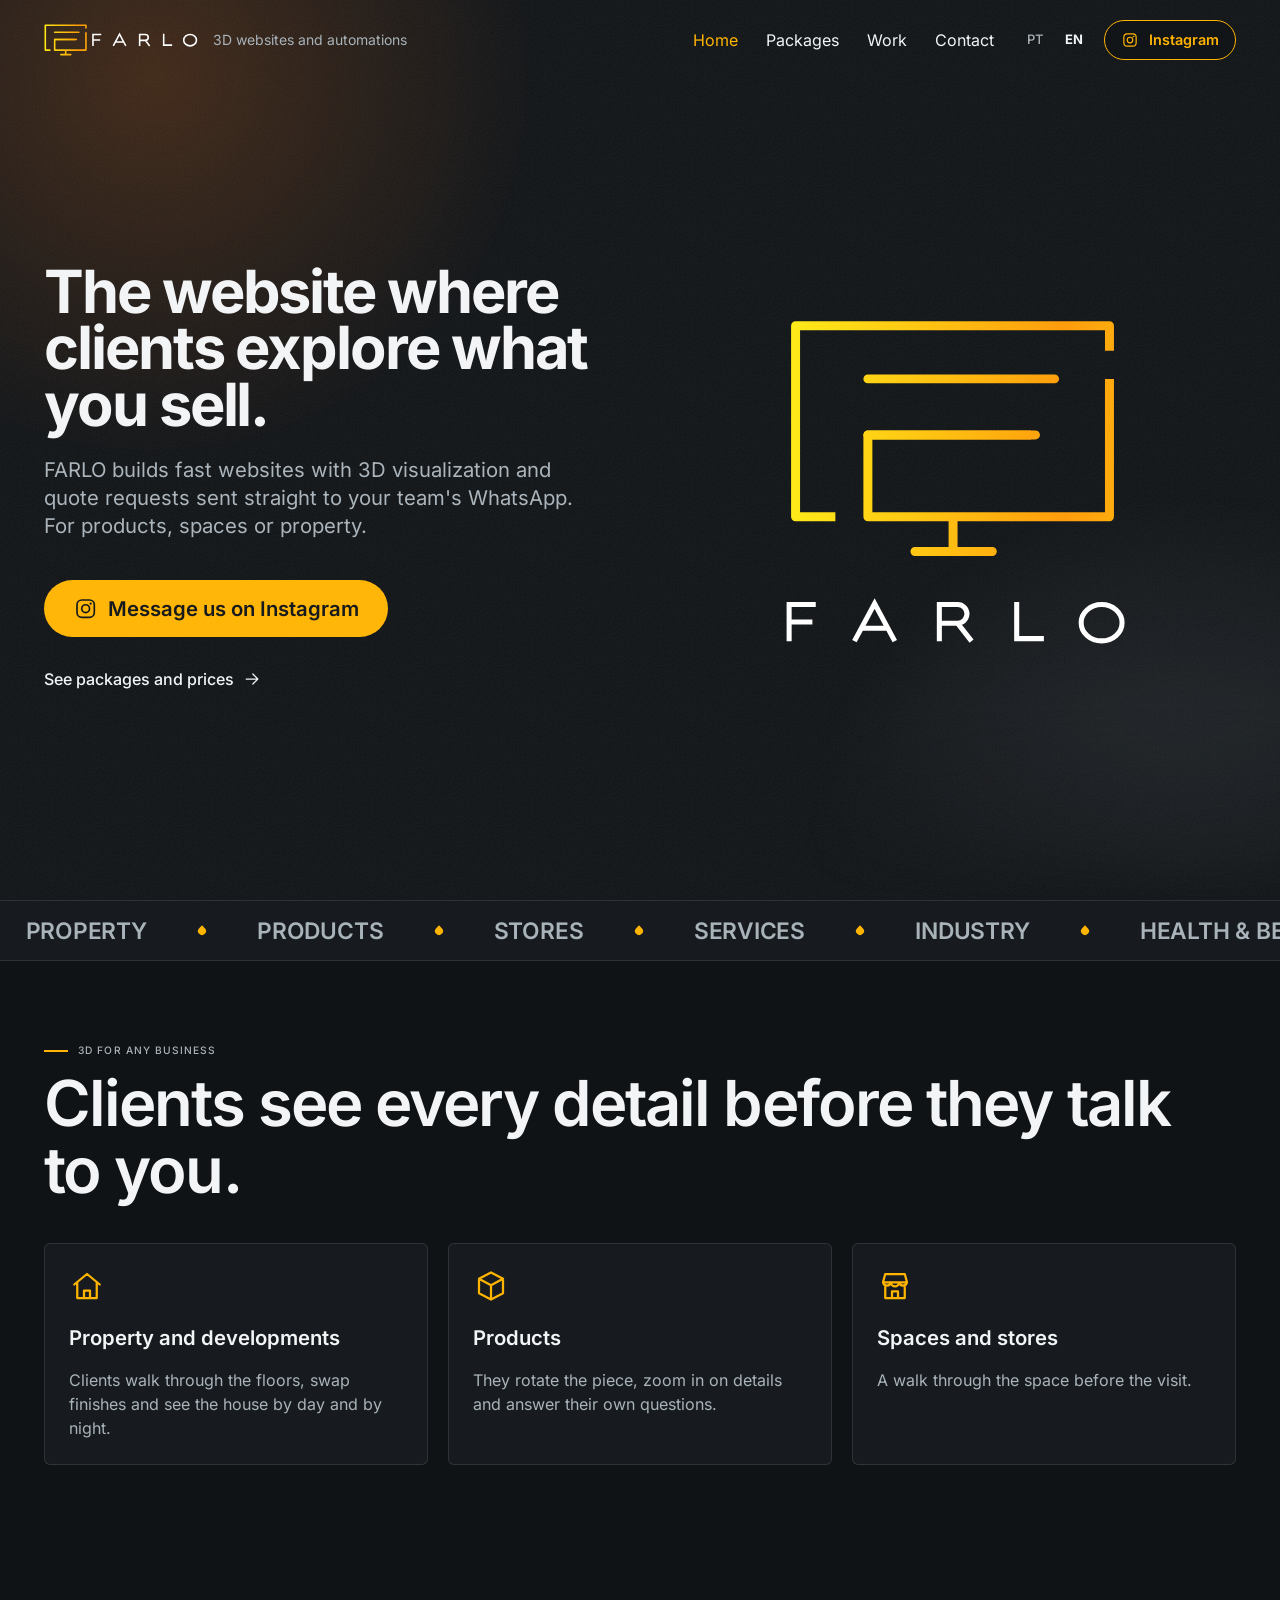
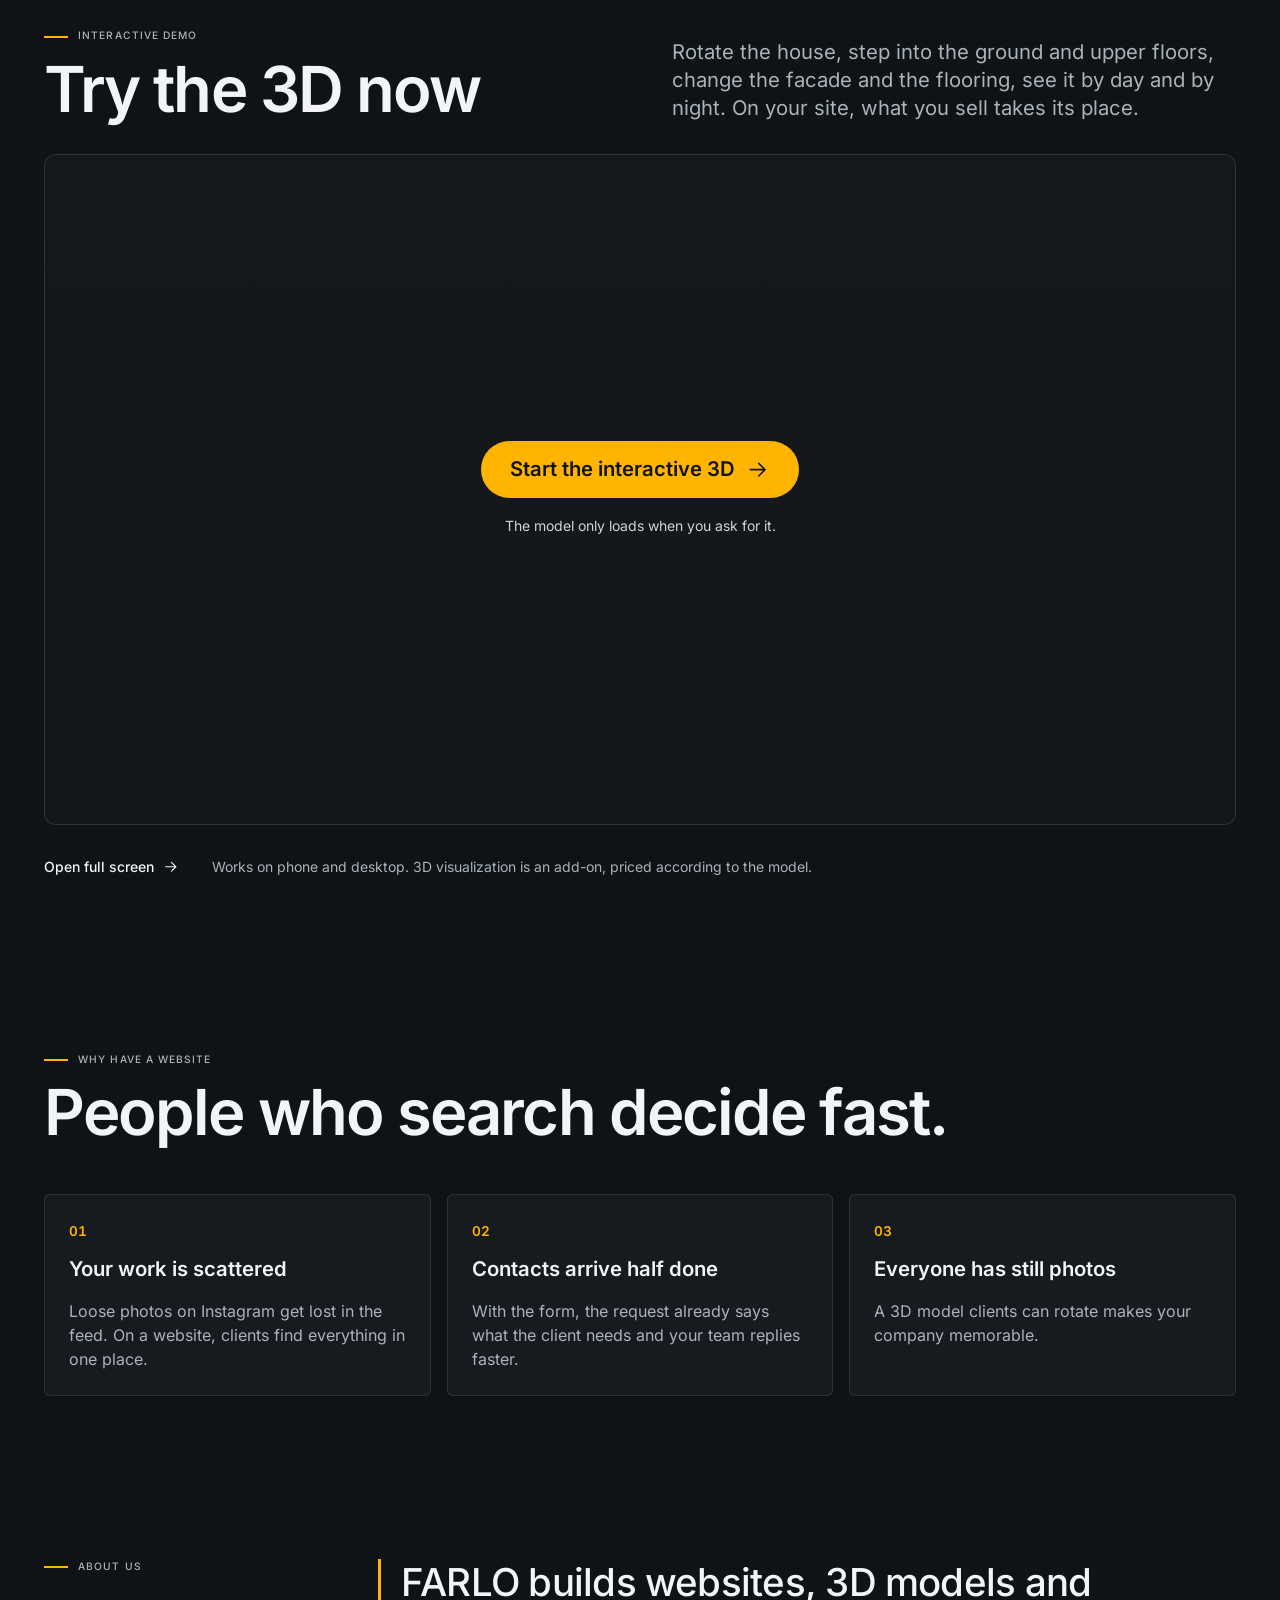
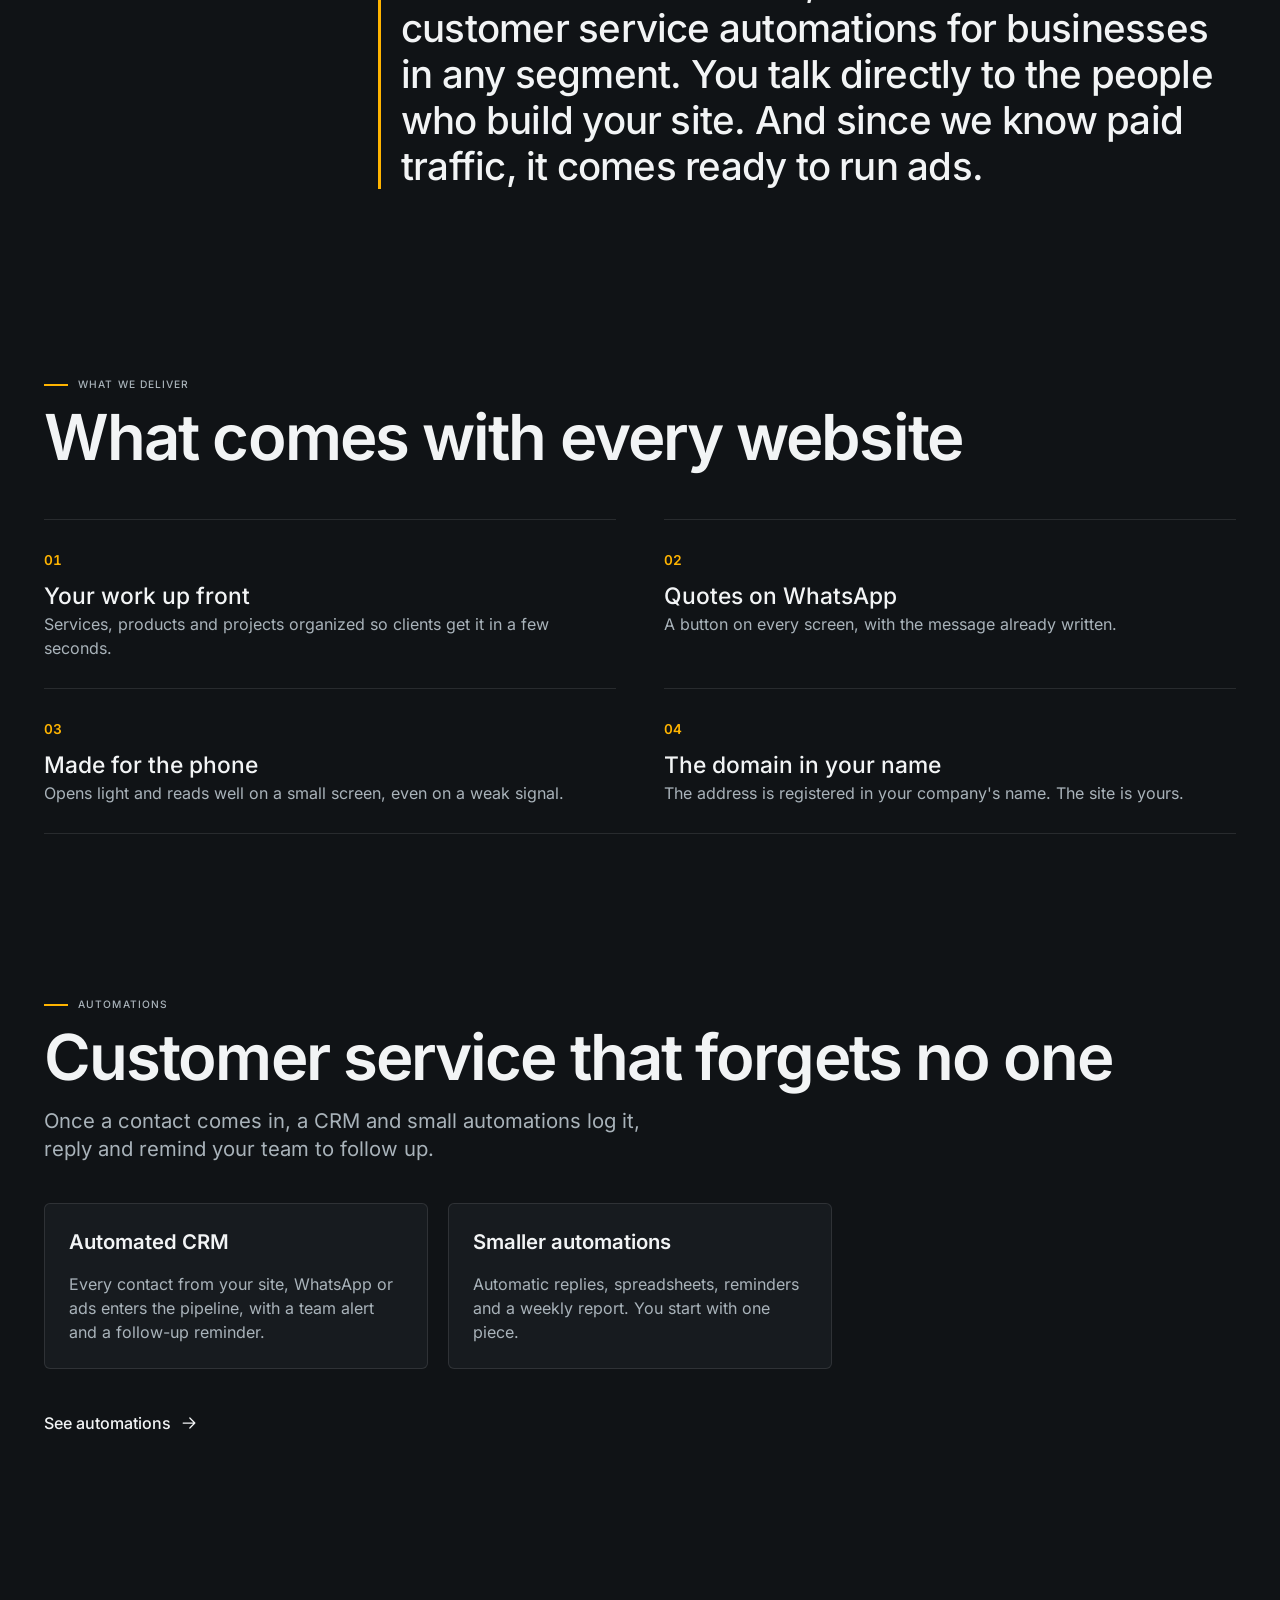
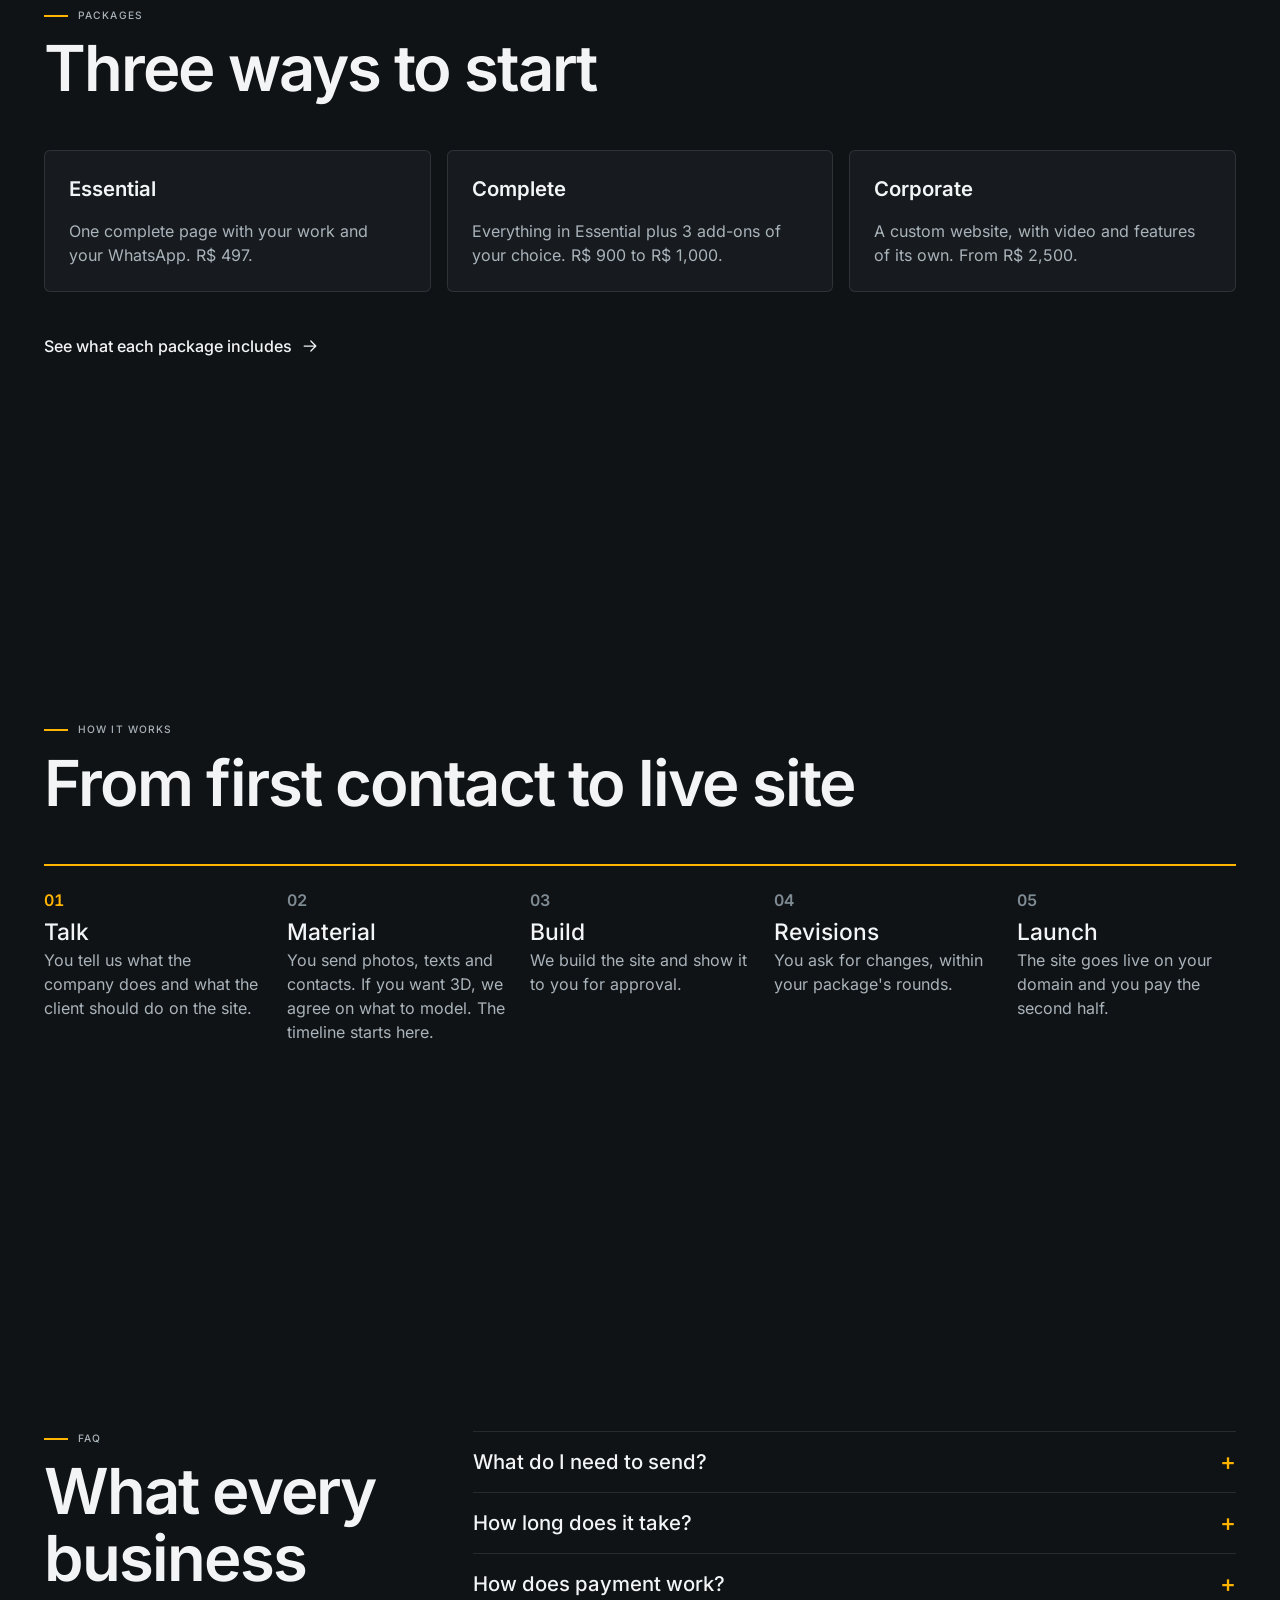
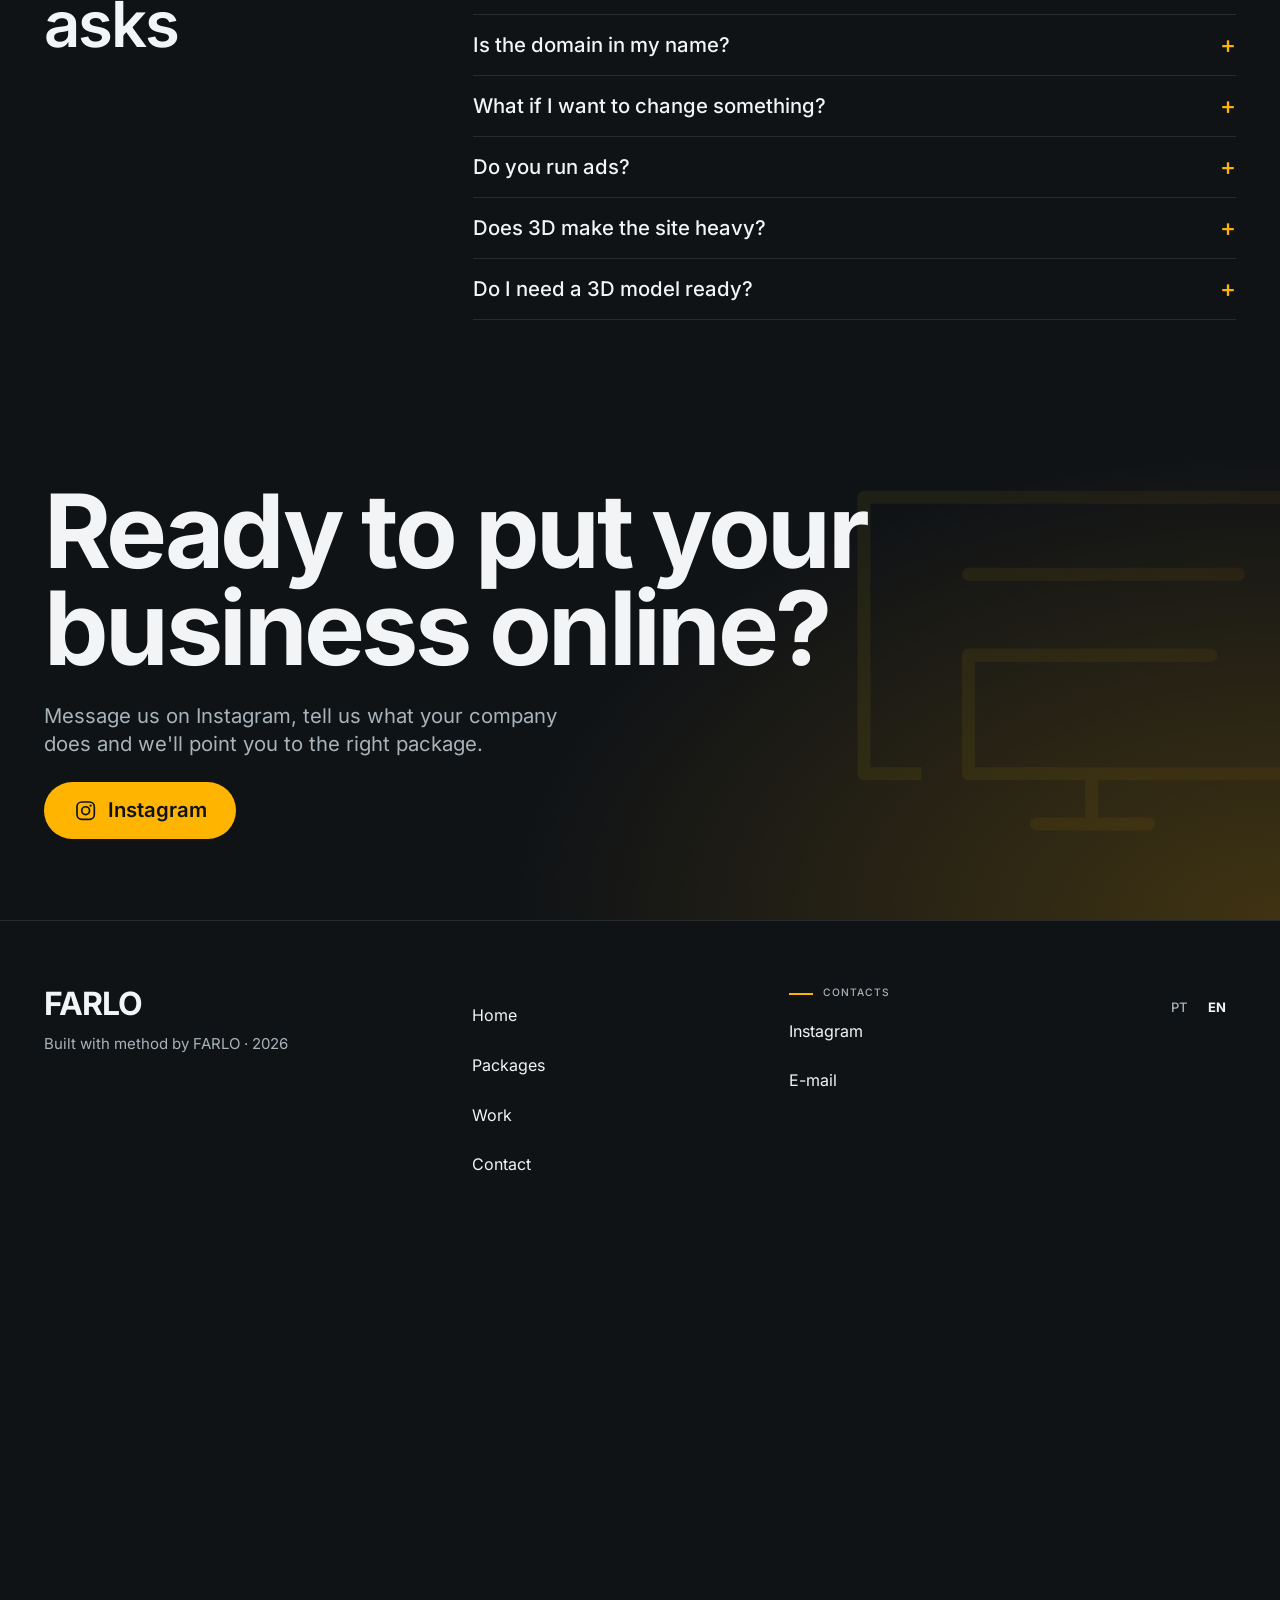
==== commit 5240054e: "feat: reformulação do site e nova residência 3D de demonstração - casa de demonstração modelada no B" ====
--- a/en/index.html
+++ b/en/index.html
@@ -5,8 +5,8 @@
 <meta http-equiv="Content-Security-Policy" content="default-src 'self'; script-src 'self'; style-src 'self'; img-src 'self' data: blob:; font-src 'self'; media-src 'self'; connect-src 'self' blob:; worker-src 'self' blob:; object-src 'none'; base-uri 'self'; form-action 'self'">
 <meta name="referrer" content="strict-origin-when-cross-origin">
 <meta name="viewport" content="width=device-width, initial-scale=1">
-<title>FARLO — 3D websites for businesses</title>
-<meta name="description" content="FARLO builds websites with 3D visualization for any business: show your product, space or development and get quote requests straight to WhatsApp.">
+<title>FARLO | 3D websites and automations for businesses</title>
+<meta name="description" content="FARLO builds fast websites with 3D visualization and customer service automations. Clients explore your product, space or property and ask for a quote straight on WhatsApp.">
 
 <meta name="theme-color" content="#101316">
 <meta name="color-scheme" content="dark">
@@ -16,8 +16,8 @@
 <link rel="alternate" hreflang="x-default" href="https://farlo.online/index.html">
 <meta property="og:type" content="website">
 <meta property="og:site_name" content="FARLO">
-<meta property="og:title" content="FARLO — 3D websites for businesses">
-<meta property="og:description" content="FARLO builds websites with 3D visualization for any business: show your product, space or development and get quote requests straight to WhatsApp.">
+<meta property="og:title" content="FARLO | 3D websites and automations for businesses">
+<meta property="og:description" content="FARLO builds fast websites with 3D visualization and customer service automations. Clients explore your product, space or property and ask for a quote straight on WhatsApp.">
 <meta property="og:url" content="https://farlo.online/en/index.html">
 <meta property="og:locale" content="en_US">
 <meta property="og:image" content="https://farlo.online/assets/img/og/og-farlo.jpg">
@@ -27,7 +27,6 @@
 <link rel="stylesheet" href="../css/tokens.css">
 <link rel="stylesheet" href="../css/main.css">
 <link rel="stylesheet" href="../css/fx.css">
-<link rel="stylesheet" href="../css/home3d.css">
 <link rel="stylesheet" href="../css/home3d.css">
 <script defer src="../js/layout.js"></script>
 <script defer src="../js/content.js"></script>
@@ -48,27 +47,26 @@
 <script defer src="../js/fx/hero.js"></script>
 <script defer src="../js/fx/process.js"></script>
 <script defer src="../js/home3d.js"></script>
-<script defer src="../js/home3d.js"></script>
 <script defer src="../js/main.js"></script>
-<script type="application/ld+json">{"@context":"https://schema.org","@type":"ProfessionalService","name":"FARLO","description":"FARLO builds websites with 3D visualization for any business: show your product, space or development and get quote requests straight to WhatsApp.","inLanguage":"en"}</script>
+<script type="application/ld+json">{"@context":"https://schema.org","@type":"ProfessionalService","name":"FARLO","url":"https://farlo.online/","email":"contato@farlo.online","image":"https://farlo.online/assets/img/og/og-farlo.jpg","sameAs":["https://www.instagram.com/farlo.online/"],"description":"FARLO builds fast websites with 3D visualization and customer service automations. Clients explore your product, space or property and ask for a quote straight on WhatsApp.","inLanguage":"en"}</script>
 </head>
 <body data-page="home" data-lang="en" data-root="../">
 <a class="skip-link" href="#main" data-i18n="skip">Skip to content</a>
 <div class="loader" role="progressbar" aria-label="FARLO" aria-valuemin="0" aria-valuemax="100" aria-valuenow="0"><span class="loader__mark">FARLO</span><span class="loader__count" data-loader-count>000</span></div>
 <header class="site-header fade-in-on-ready" id="site-header">
   <div class="site-header__inner">
-    <a class="brand" href="index.html" aria-label="FARLO, go to home" data-i18n-attr="aria-label:brand.home"><img class="brand__logo" src="../assets/img/logo/farlo-logo.svg" width="154" height="32" alt=""><span class="brand__tag" data-i18n="brand.tag">3D websites for businesses</span></a>
-    <nav class="site-nav" aria-label="Main" data-i18n-attr="aria-label:nav.aria"><ul class="site-nav__list"><li><a class="roll" href="index.html" data-i18n="nav.home" aria-current="page"><span class="roll__a">Home</span><span class="roll__b" aria-hidden="true">Home</span></a></li><li><a class="roll" href="packages.html" data-i18n="nav.packages"><span class="roll__a">Packages</span><span class="roll__b" aria-hidden="true">Packages</span></a></li><li><a class="roll" href="contact.html" data-i18n="nav.contact"><span class="roll__a">Contact</span><span class="roll__b" aria-hidden="true">Contact</span></a></li></ul></nav>
+    <a class="brand" href="index.html" aria-label="FARLO, go to home" data-i18n-attr="aria-label:brand.home"><img class="brand__logo" src="../assets/img/logo/farlo-logo.svg" width="154" height="32" alt=""><span class="brand__tag" data-i18n="brand.tag">3D websites and automations</span></a>
+    <nav class="site-nav" aria-label="Main" data-i18n-attr="aria-label:nav.aria"><ul class="site-nav__list"><li><a class="roll" href="index.html" data-i18n="nav.home" aria-current="page"><span class="roll__a">Home</span><span class="roll__b" aria-hidden="true">Home</span></a></li><li><a class="roll" href="packages.html" data-i18n="nav.packages"><span class="roll__a">Packages</span><span class="roll__b" aria-hidden="true">Packages</span></a></li><li><a class="roll" href="portfolio.html" data-i18n="nav.work"><span class="roll__a">Work</span><span class="roll__b" aria-hidden="true">Work</span></a></li><li><a class="roll" href="contact.html" data-i18n="nav.contact"><span class="roll__a">Contact</span><span class="roll__b" aria-hidden="true">Contact</span></a></li></ul></nav>
     <div class="site-header__tools">
       <div class="lang" role="group" aria-label="Language" data-i18n-attr="aria-label:lang.aria"><a class="lang__link" lang="pt-BR" hreflang="pt-BR" href="../index.html" data-lang-switch="pt" aria-label="Português">PT</a><a class="lang__link" lang="en" hreflang="en" href="index.html" data-lang-switch="en" aria-label="English" aria-current="true">EN</a></div>
-      <a class="btn btn--wa btn--sm btn--header" href="https://wa.me/PH_NUMERO_WHATSAPP?text=Hi!%20I%20found%20you%20through%20the%20FARLO%20website%20and%20I%20want%20a%20website%20for%20my%20business." data-wa target="_blank" rel="noopener noreferrer" aria-label="Talk to FARLO on WhatsApp (opens in a new tab)" data-i18n-attr="aria-label:wa.aria"><svg class="icon" viewBox="0 0 24 24" aria-hidden="true" focusable="false"><path d="M12 3.2a8.8 8.8 0 0 0-7.6 13.2L3.2 20.8l4.5-1.2A8.8 8.8 0 1 0 12 3.2Z" fill="none" stroke="currentColor" stroke-width="1.6" stroke-linejoin="round"/><path d="M9.1 8c.2 2.9 3.6 6.3 6.6 6.6l1.3-1.5-2.4-1.2-1 .9c-1.1-.5-1.9-1.3-2.4-2.4l.9-1L10.9 7 9.1 8Z" fill="currentColor"/></svg><span class="btn__text" data-i18n="wa.label">WhatsApp</span></a>
+      <a class="btn btn--wa btn--sm btn--header" href="https://ig.me/m/farlo.online" data-wa target="_blank" rel="noopener noreferrer" aria-label="Message FARLO on Instagram (opens in a new tab)" data-i18n-attr="aria-label:wa.aria"><svg class="icon" viewBox="0 0 24 24" aria-hidden="true" focusable="false"><rect x="3.8" y="3.8" width="16.4" height="16.4" rx="4.6" fill="none" stroke="currentColor" stroke-width="1.6"/><circle cx="12" cy="12" r="3.7" fill="none" stroke="currentColor" stroke-width="1.6"/><circle cx="16.7" cy="7.3" r="1.1" fill="currentColor"/></svg><span class="btn__text" data-i18n="wa.label">Instagram</span></a>
       <button class="menu-btn" type="button" aria-expanded="false" aria-controls="menu" data-menu-toggle><span class="menu-btn__open" data-i18n="nav.menu">Menu</span><span class="menu-btn__close" data-i18n="nav.close">Close</span></button>
     </div>
   </div>
 </header>
 <div class="menu" id="menu" role="dialog" aria-modal="true" aria-label="Navigation menu" data-i18n-attr="aria-label:nav.panel" hidden>
-  <nav class="menu__nav" aria-label="Main" data-i18n-attr="aria-label:nav.aria"><ul class="menu__list"><li><a href="index.html" data-i18n="nav.home" aria-current="page">Home</a></li><li><a href="packages.html" data-i18n="nav.packages">Packages</a></li><li><a href="contact.html" data-i18n="nav.contact">Contact</a></li></ul></nav>
-  <div class="menu__foot"><div class="lang" role="group" aria-label="Language" data-i18n-attr="aria-label:lang.aria"><a class="lang__link" lang="pt-BR" hreflang="pt-BR" href="../index.html" data-lang-switch="pt" aria-label="Português">PT</a><a class="lang__link" lang="en" hreflang="en" href="index.html" data-lang-switch="en" aria-label="English" aria-current="true">EN</a></div><a class="btn btn--wa " href="https://wa.me/PH_NUMERO_WHATSAPP?text=Hi!%20I%20found%20you%20through%20the%20FARLO%20website%20and%20I%20want%20a%20website%20for%20my%20business." data-wa target="_blank" rel="noopener noreferrer" aria-label="Talk to FARLO on WhatsApp (opens in a new tab)" data-i18n-attr="aria-label:wa.aria"><svg class="icon" viewBox="0 0 24 24" aria-hidden="true" focusable="false"><path d="M12 3.2a8.8 8.8 0 0 0-7.6 13.2L3.2 20.8l4.5-1.2A8.8 8.8 0 1 0 12 3.2Z" fill="none" stroke="currentColor" stroke-width="1.6" stroke-linejoin="round"/><path d="M9.1 8c.2 2.9 3.6 6.3 6.6 6.6l1.3-1.5-2.4-1.2-1 .9c-1.1-.5-1.9-1.3-2.4-2.4l.9-1L10.9 7 9.1 8Z" fill="currentColor"/></svg><span class="btn__text" data-i18n="wa.label">WhatsApp</span></a></div>
+  <nav class="menu__nav" aria-label="Main" data-i18n-attr="aria-label:nav.aria"><ul class="menu__list"><li><a href="index.html" data-i18n="nav.home" aria-current="page">Home</a></li><li><a href="packages.html" data-i18n="nav.packages">Packages</a></li><li><a href="portfolio.html" data-i18n="nav.work">Work</a></li><li><a href="contact.html" data-i18n="nav.contact">Contact</a></li></ul></nav>
+  <div class="menu__foot"><div class="lang" role="group" aria-label="Language" data-i18n-attr="aria-label:lang.aria"><a class="lang__link" lang="pt-BR" hreflang="pt-BR" href="../index.html" data-lang-switch="pt" aria-label="Português">PT</a><a class="lang__link" lang="en" hreflang="en" href="index.html" data-lang-switch="en" aria-label="English" aria-current="true">EN</a></div><a class="btn btn--wa " href="https://ig.me/m/farlo.online" data-wa target="_blank" rel="noopener noreferrer" aria-label="Message FARLO on Instagram (opens in a new tab)" data-i18n-attr="aria-label:wa.aria"><svg class="icon" viewBox="0 0 24 24" aria-hidden="true" focusable="false"><rect x="3.8" y="3.8" width="16.4" height="16.4" rx="4.6" fill="none" stroke="currentColor" stroke-width="1.6"/><circle cx="12" cy="12" r="3.7" fill="none" stroke="currentColor" stroke-width="1.6"/><circle cx="16.7" cy="7.3" r="1.1" fill="currentColor"/></svg><span class="btn__text" data-i18n="wa.label">Instagram</span></a></div>
 </div>
 <div id="smooth-wrapper" data-fx="smooth">
 <div id="smooth-content">
@@ -77,18 +75,19 @@
   <div class="hero__glow" aria-hidden="true"></div>
   <div class="container hero__top hero__grid">
     <div class="hero__copy">
-      <h1 class="display hero__title" id="hero-title" data-fx="split" data-fx-type="lines,chars" data-fx-stagger=".03" data-i18n="hero.title">Your business in 3D on your site. More clients on WhatsApp.</h1>
-      <p class="t-lg hero__sub" data-i18n="hero.sub">Fast 3D websites for any business. Clients explore what you sell and message your team directly.</p>
-      <div class="hero__actions"><a class="btn btn--wa btn--lg" href="https://wa.me/PH_NUMERO_WHATSAPP?text=Hi!%20I%20found%20you%20through%20the%20FARLO%20website%20and%20I%20want%20a%20website%20for%20my%20business." data-wa target="_blank" rel="noopener noreferrer" aria-label="Talk to FARLO on WhatsApp (opens in a new tab)" data-i18n-attr="aria-label:wa.aria" data-fx="magnetic"><svg class="icon" viewBox="0 0 24 24" aria-hidden="true" focusable="false"><path d="M12 3.2a8.8 8.8 0 0 0-7.6 13.2L3.2 20.8l4.5-1.2A8.8 8.8 0 1 0 12 3.2Z" fill="none" stroke="currentColor" stroke-width="1.6" stroke-linejoin="round"/><path d="M9.1 8c.2 2.9 3.6 6.3 6.6 6.6l1.3-1.5-2.4-1.2-1 .9c-1.1-.5-1.9-1.3-2.4-2.4l.9-1L10.9 7 9.1 8Z" fill="currentColor"/></svg><span class="btn__text" data-i18n="hero.cta">Talk on WhatsApp</span></a><a class="link-arrow" href="packages.html"><span data-i18n="hero.link">See packages</span><svg class="icon" viewBox="0 0 24 24" aria-hidden="true" focusable="false"><path d="M5 12h14M13 6l6 6-6 6" fill="none" stroke="currentColor" stroke-width="1.5" stroke-linecap="round" stroke-linejoin="round"/></svg></a></div>
+      <h1 class="display hero__title" id="hero-title" data-fx="split" data-fx-type="lines,chars" data-fx-stagger=".03" data-i18n="hero.title">The website where clients explore what you sell.</h1>
+      <p class="t-lg hero__sub" data-i18n="hero.sub">FARLO builds fast websites with 3D visualization and quote requests sent straight to your team's WhatsApp. For products, spaces or property.</p>
+      <div class="hero__actions"><a class="btn btn--wa btn--lg" href="https://ig.me/m/farlo.online" data-wa target="_blank" rel="noopener noreferrer" aria-label="Message FARLO on Instagram (opens in a new tab)" data-i18n-attr="aria-label:wa.aria" data-fx="magnetic"><svg class="icon" viewBox="0 0 24 24" aria-hidden="true" focusable="false"><rect x="3.8" y="3.8" width="16.4" height="16.4" rx="4.6" fill="none" stroke="currentColor" stroke-width="1.6"/><circle cx="12" cy="12" r="3.7" fill="none" stroke="currentColor" stroke-width="1.6"/><circle cx="16.7" cy="7.3" r="1.1" fill="currentColor"/></svg><span class="btn__text" data-i18n="hero.cta">Message us on Instagram</span></a><a class="link-arrow" href="packages.html"><span data-i18n="hero.link">See packages and prices</span><svg class="icon" viewBox="0 0 24 24" aria-hidden="true" focusable="false"><path d="M5 12h14M13 6l6 6-6 6" fill="none" stroke="currentColor" stroke-width="1.5" stroke-linecap="round" stroke-linejoin="round"/></svg></a></div>
     </div>
     <div class="hero__stage" data-hero3d data-three="../js/vendor/three.min.js">
       <div class="hero__fallback" aria-hidden="true"><img src="../assets/img/logo/farlo-logo-stacked.svg" width="628" height="596" alt=""></div>
       <canvas class="hero__canvas" tabindex="0" role="img" aria-label="Interactive 3D model. Drag to rotate." data-i18n-attr="aria-label:hero.3d.aria"></canvas>
       <div class="hero__chips" role="group" aria-label="Pick an example" data-i18n-attr="aria-label:hero.3d.group">
-        <button type="button" class="chip3d" data-shape="house" aria-pressed="true" data-i18n="hero.3d.house">Property</button>
-        <button type="button" class="chip3d" data-shape="product" aria-pressed="false" data-i18n="hero.3d.product">Product</button>
-        <button type="button" class="chip3d" data-shape="space" aria-pressed="false" data-i18n="hero.3d.space">Space</button>
+        <button type="button" class="chip3d" data-shape="product" data-cap="FAWÉ tote bag, a model made for the brand's website" data-i18n-attr="data-cap:hero.3d.cap.product" aria-pressed="true" data-i18n="hero.3d.product">Product</button>
+        <button type="button" class="chip3d" data-shape="house" data-cap="Demo house, modeled by FARLO" data-i18n-attr="data-cap:hero.3d.cap.house" aria-pressed="false" data-i18n="hero.3d.house">Property</button>
+        <button type="button" class="chip3d" data-shape="space" data-cap="Demo living room, modeled by FARLO" data-i18n-attr="data-cap:hero.3d.cap.space" aria-pressed="false" data-i18n="hero.3d.space">Space</button>
       </div>
+      <p class="hero__cap" data-hero-cap aria-live="polite" data-i18n="hero.3d.cap.product">FAWÉ tote bag, a model made for the brand's website</p>
       <p class="hero__hint" aria-hidden="true" data-i18n="hero.3d.hint">Drag to rotate</p>
     </div>
   </div>
@@ -99,11 +98,11 @@
 <section class="section niches" id="niches" aria-labelledby="niches-title">
   <div class="container">
     <p class="overline" data-i18n="niches.label">3D for any business</p>
-    <h2 class="t-3xl" id="niches-title" data-fx="reveal" data-i18n="niches.title">What you sell, the client explores.</h2>
+    <h2 class="t-3xl" id="niches-title" data-fx="reveal" data-i18n="niches.title">Clients see every detail before they talk to you.</h2>
     <ul class="niches__list" role="list" data-fx="reveal-batch" data-fx-stagger=".08">
-      <li class="panel niche"><svg class="niche__icon" viewBox="0 0 24 24" aria-hidden="true" focusable="false" fill="none" stroke="currentColor" stroke-width="1.5" stroke-linecap="round" stroke-linejoin="round"><path d="M3.5 11 12 4l8.5 7M5.5 9.7V20h13V9.7M10 20v-5h4v5" /></svg><h3 class="panel__title" data-i18n="niches.1.title">Property and developments</h3><p class="muted" data-i18n="niches.1.text">The client rotates it, swaps finishes and sees it by day and night.</p></li>
-      <li class="panel niche"><svg class="niche__icon" viewBox="0 0 24 24" aria-hidden="true" focusable="false" fill="none" stroke="currentColor" stroke-width="1.5" stroke-linecap="round" stroke-linejoin="round"><path d="M12 3 4 7.2v9.6L12 21l8-4.2V7.2zM4 7.2l8 4.3 8-4.3M12 11.5V21" /></svg><h3 class="panel__title" data-i18n="niches.2.title">Products</h3><p class="muted" data-i18n="niches.2.text">Every angle before buying.</p></li>
-      <li class="panel niche"><svg class="niche__icon" viewBox="0 0 24 24" aria-hidden="true" focusable="false" fill="none" stroke="currentColor" stroke-width="1.5" stroke-linecap="round" stroke-linejoin="round"><path d="M4 9.5 5.5 4h13L20 9.5M4 9.5h16M4 9.5a2.7 2.7 0 0 0 5.3 0 2.7 2.7 0 0 0 5.4 0 2.7 2.7 0 0 0 5.3 0M5.5 12.5V20h13v-7.5M10 20v-4.5h4V20" /></svg><h3 class="panel__title" data-i18n="niches.3.title">Spaces and stores</h3><p class="muted" data-i18n="niches.3.text">A tour that brings the client to you.</p></li>
+      <li class="panel niche"><svg class="niche__icon" viewBox="0 0 24 24" aria-hidden="true" focusable="false" fill="none" stroke="currentColor" stroke-width="1.5" stroke-linecap="round" stroke-linejoin="round"><path d="M3.5 11 12 4l8.5 7M5.5 9.7V20h13V9.7M10 20v-5h4v5" /></svg><h3 class="panel__title" data-i18n="niches.1.title">Property and developments</h3><p class="muted" data-i18n="niches.1.text">Clients walk through the floors, swap finishes and see the house by day and by night.</p></li>
+      <li class="panel niche"><svg class="niche__icon" viewBox="0 0 24 24" aria-hidden="true" focusable="false" fill="none" stroke="currentColor" stroke-width="1.5" stroke-linecap="round" stroke-linejoin="round"><path d="M12 3 4 7.2v9.6L12 21l8-4.2V7.2zM4 7.2l8 4.3 8-4.3M12 11.5V21" /></svg><h3 class="panel__title" data-i18n="niches.2.title">Products</h3><p class="muted" data-i18n="niches.2.text">They rotate the piece, zoom in on details and answer their own questions.</p></li>
+      <li class="panel niche"><svg class="niche__icon" viewBox="0 0 24 24" aria-hidden="true" focusable="false" fill="none" stroke="currentColor" stroke-width="1.5" stroke-linecap="round" stroke-linejoin="round"><path d="M4 9.5 5.5 4h13L20 9.5M4 9.5h16M4 9.5a2.7 2.7 0 0 0 5.3 0 2.7 2.7 0 0 0 5.4 0 2.7 2.7 0 0 0 5.3 0M5.5 12.5V20h13v-7.5M10 20v-4.5h4V20" /></svg><h3 class="panel__title" data-i18n="niches.3.title">Spaces and stores</h3><p class="muted" data-i18n="niches.3.text">A walk through the space before the visit.</p></li>
     </ul>
   </div>
 </section>
@@ -112,7 +111,7 @@
   <div class="container">
     <div class="demo3d__head">
       <div><p class="overline" data-i18n="res.label">Interactive demo</p><h2 class="t-3xl" id="res-title" data-fx="reveal" data-i18n="res.title">Try the 3D now</h2></div>
-      <p class="t-lg demo3d__text" data-i18n="res.text">A demo house: rotate it, switch floors, facade and flooring, see it by day or night. On your site, your product or space takes its place.</p>
+      <p class="t-lg demo3d__text" data-i18n="res.text">Rotate the house, step into the ground and upper floors, change the facade and the flooring, see it by day and by night. On your site, what you sell takes its place.</p>
     </div>
     <div class="demo3d__frame" data-embed-3d>
       <img class="demo3d__poster" src="../assets/img/residencia-3d.jpg" width="1280" height="720" loading="lazy" decoding="async" alt="Two-storey house with a pool as an interactive 3D model" data-i18n-attr="alt:res.alt">
@@ -121,18 +120,18 @@
         <p class="demo3d__hint" data-i18n="res.hint">The model only loads when you ask for it.</p>
       </div>
     </div>
-    <p class="demo3d__foot"><a class="link-arrow" href="../residencia-3d/index.html"><span data-i18n="res.full">Open full screen</span><svg class="icon" viewBox="0 0 24 24" aria-hidden="true" focusable="false"><path d="M5 12h14M13 6l6 6-6 6" fill="none" stroke="currentColor" stroke-width="1.5" stroke-linecap="round" stroke-linejoin="round"/></svg></a><span class="muted" data-i18n="res.note">Add-on on request. Works on phone and desktop.</span></p>
+    <p class="demo3d__foot"><a class="link-arrow" href="../residencia-3d/index.html"><span data-i18n="res.full">Open full screen</span><svg class="icon" viewBox="0 0 24 24" aria-hidden="true" focusable="false"><path d="M5 12h14M13 6l6 6-6 6" fill="none" stroke="currentColor" stroke-width="1.5" stroke-linecap="round" stroke-linejoin="round"/></svg></a><span class="muted" data-i18n="res.note">Works on phone and desktop. 3D visualization is an add-on, priced according to the model.</span></p>
   </div>
 </section>
 
 <section class="section problem" id="problem" aria-labelledby="problem-title">
   <div class="container">
-    <p class="overline" data-i18n="problem.label">The problem</p>
-    <h2 class="t-3xl problem__title" id="problem-title" data-fx="reveal" data-i18n="problem.title">People who search decide in seconds.</h2>
+    <p class="overline" data-i18n="problem.label">Why have a website</p>
+    <h2 class="t-3xl problem__title" id="problem-title" data-fx="reveal" data-i18n="problem.title">People who search decide fast.</h2>
     <ul class="problem__list" role="list" data-fx="reveal-batch" data-fx-stagger=".08">
-      <li class="panel"><h3 class="panel__title" data-i18n="problem.1.title">Your work stays hidden</h3><p class="muted" data-i18n="problem.1.text">Without a website, everything sits in loose Instagram photos. A website shows it all at once.</p></li>
-      <li class="panel"><h3 class="panel__title" data-i18n="problem.2.title">Contacts arrive incomplete</h3><p class="muted" data-i18n="problem.2.text">On a website, the client already says what they need and your team replies faster.</p></li>
-      <li class="panel"><h3 class="panel__title" data-i18n="problem.3.title">Nothing catches the eye</h3><p class="muted" data-i18n="problem.3.text">Everyone has still photos. A 3D the client rotates makes your business memorable.</p></li>
+      <li class="panel"><h3 class="panel__title" data-i18n="problem.1.title">Your work is scattered</h3><p class="muted" data-i18n="problem.1.text">Loose photos on Instagram get lost in the feed. On a website, clients find everything in one place.</p></li>
+      <li class="panel"><h3 class="panel__title" data-i18n="problem.2.title">Contacts arrive half done</h3><p class="muted" data-i18n="problem.2.text">With the form, the request already says what the client needs and your team replies faster.</p></li>
+      <li class="panel"><h3 class="panel__title" data-i18n="problem.3.title">Everyone has still photos</h3><p class="muted" data-i18n="problem.3.text">A 3D model clients can rotate makes your company memorable.</p></li>
     </ul>
   </div>
 </section>
@@ -140,19 +139,19 @@
 <section class="section manifesto" id="manifesto" aria-labelledby="manifesto-label">
   <div class="container manifesto__grid">
     <h2 class="overline" id="manifesto-label" data-i18n="manifesto.label">About us</h2>
-    <p class="t-2xl manifesto__text" data-fx="split" data-fx-type="words" data-fx-mode="scrub" data-i18n="manifesto.text">FARLO builds websites with 3D and automations. You talk to people who understand marketing and paid traffic, and get a site that makes your business stand out and takes the client straight to your WhatsApp.</p>
+    <p class="t-2xl manifesto__text" data-fx="split" data-fx-type="words" data-fx-mode="scrub" data-i18n="manifesto.text">FARLO builds websites, 3D models and customer service automations for businesses in any segment. You talk directly to the people who build your site. And since we know paid traffic, it comes ready to run ads.</p>
   </div>
 </section>
 
 <section class="section services" id="services" aria-labelledby="services-title">
   <div class="container">
     <p class="overline" data-i18n="services.label">What we deliver</p>
-    <h2 class="t-3xl" id="services-title" data-fx="reveal" data-i18n="services.title">A website that works for you</h2>
+    <h2 class="t-3xl" id="services-title" data-fx="reveal" data-i18n="services.title">What comes with every website</h2>
     <ul class="services__list" role="list" data-fx="reveal-batch" data-fx-stagger=".08">
-      <li class="service"><h3 class="service__title" data-i18n="services.1.title">Your work up front</h3><p class="muted" data-i18n="services.1.text">Projects, products or services organized so the client gets it fast.</p></li>
-      <li class="service"><h3 class="service__title" data-i18n="services.2.title">Quotes on WhatsApp</h3><p class="muted" data-i18n="services.2.text">A WhatsApp button on every screen, with a ready message to send.</p></li>
-      <li class="service"><h3 class="service__title" data-i18n="services.3.title">Made for the phone</h3><p class="muted" data-i18n="services.3.text">Opens light and reads well on a phone, even on a weak signal.</p></li>
-      <li class="service"><h3 class="service__title" data-i18n="services.4.title">Your company address</h3><p class="muted" data-i18n="services.4.text">The domain is in your company's name. The site is yours.</p></li>
+      <li class="service"><h3 class="service__title" data-i18n="services.1.title">Your work up front</h3><p class="muted" data-i18n="services.1.text">Services, products and projects organized so clients get it in a few seconds.</p></li>
+      <li class="service"><h3 class="service__title" data-i18n="services.2.title">Quotes on WhatsApp</h3><p class="muted" data-i18n="services.2.text">A button on every screen, with the message already written.</p></li>
+      <li class="service"><h3 class="service__title" data-i18n="services.3.title">Made for the phone</h3><p class="muted" data-i18n="services.3.text">Opens light and reads well on a small screen, even on a weak signal.</p></li>
+      <li class="service"><h3 class="service__title" data-i18n="services.4.title">The domain in your name</h3><p class="muted" data-i18n="services.4.text">The address is registered in your company's name. The site is yours.</p></li>
     </ul>
   </div>
 </section>
@@ -160,11 +159,11 @@
 <section class="section homeauto" id="automacoes-home" aria-labelledby="homeauto-title">
   <div class="container">
     <p class="overline" data-i18n="homeauto.label">Automations</p>
-    <h2 class="t-3xl" id="homeauto-title" data-fx="reveal" data-i18n="homeauto.title">Your customer service on autopilot</h2>
-    <p class="t-lg homeauto__text" data-i18n="homeauto.text">CRM and small automations that capture, reply to and follow up on contacts for you.</p>
+    <h2 class="t-3xl" id="homeauto-title" data-fx="reveal" data-i18n="homeauto.title">Customer service that forgets no one</h2>
+    <p class="t-lg homeauto__text" data-i18n="homeauto.text">Once a contact comes in, a CRM and small automations log it, reply and remind your team to follow up.</p>
     <ul class="niches__list homeauto__list" role="list" data-fx="reveal-batch" data-fx-stagger=".08">
-      <li class="panel niche"><h3 class="panel__title" data-i18n="crm.title">Automated CRM</h3><p class="muted" data-i18n="homeauto.1.text">Every contact becomes a client in the pipeline, with a team alert and automatic follow-up.</p></li>
-      <li class="panel niche"><h3 class="panel__title" data-i18n="small.title">Smaller automations</h3><p class="muted" data-i18n="homeauto.2.text">WhatsApp, spreadsheets, reminders and reports, one piece at a time.</p></li>
+      <li class="panel niche"><h3 class="panel__title" data-i18n="crm.title">Automated CRM</h3><p class="muted" data-i18n="homeauto.1.text">Every contact from your site, WhatsApp or ads enters the pipeline, with a team alert and a follow-up reminder.</p></li>
+      <li class="panel niche"><h3 class="panel__title" data-i18n="small.title">Smaller automations</h3><p class="muted" data-i18n="homeauto.2.text">Automatic replies, spreadsheets, reminders and a weekly report. You start with one piece.</p></li>
     </ul>
     <p class="packs__more"><a class="link-arrow" href="packages.html#automacoes"><span data-i18n="homeauto.link">See automations</span><svg class="icon" viewBox="0 0 24 24" aria-hidden="true" focusable="false"><path d="M5 12h14M13 6l6 6-6 6" fill="none" stroke="currentColor" stroke-width="1.5" stroke-linecap="round" stroke-linejoin="round"/></svg></a></p>
   </div>
@@ -175,11 +174,11 @@
     <p class="overline" data-i18n="packs.label">Packages</p>
     <h2 class="t-3xl" id="packs-title" data-fx="reveal" data-i18n="packs.title">Three ways to start</h2>
     <ul class="pack-grid" role="list" data-fx="reveal-batch" data-fx-stagger=".08">
-      <li class="panel pack-sum"><h3 class="panel__title" data-i18n="pack.e.name">Essential</h3><p class="muted" data-i18n="pack.e.sum">One complete page with your work and your WhatsApp.</p></li>
-      <li class="panel pack-sum"><h3 class="panel__title" data-i18n="pack.s.name">Complete</h3><p class="muted" data-i18n="pack.s.sum">The Essential, plus 3 add-ons of your choice.</p></li>
-      <li class="panel pack-sum"><h3 class="panel__title" data-i18n="pack.a.name">Corporate</h3><p class="muted" data-i18n="pack.a.sum">Fully customized, with video and more features.</p></li>
-    </ul>
-    <p class="packs__more"><a class="link-arrow" href="packages.html"><span data-i18n="packs.more">See packages and prices</span><svg class="icon" viewBox="0 0 24 24" aria-hidden="true" focusable="false"><path d="M5 12h14M13 6l6 6-6 6" fill="none" stroke="currentColor" stroke-width="1.5" stroke-linecap="round" stroke-linejoin="round"/></svg></a></p>
+      <li class="panel pack-sum"><h3 class="panel__title" data-i18n="pack.e.name">Essential</h3><p class="muted" data-i18n="pack.e.sum">One complete page with your work and your WhatsApp. R$ 497.</p></li>
+      <li class="panel pack-sum"><h3 class="panel__title" data-i18n="pack.s.name">Complete</h3><p class="muted" data-i18n="pack.s.sum">Everything in Essential plus 3 add-ons of your choice. R$ 900 to R$ 1,000.</p></li>
+      <li class="panel pack-sum"><h3 class="panel__title" data-i18n="pack.a.name">Corporate</h3><p class="muted" data-i18n="pack.a.sum">A custom website, with video and features of its own. From R$ 2,500.</p></li>
+    </ul>
+    <p class="packs__more"><a class="link-arrow" href="packages.html"><span data-i18n="packs.more">See what each package includes</span><svg class="icon" viewBox="0 0 24 24" aria-hidden="true" focusable="false"><path d="M5 12h14M13 6l6 6-6 6" fill="none" stroke="currentColor" stroke-width="1.5" stroke-linecap="round" stroke-linejoin="round"/></svg></a></p>
   </div>
 </section>
 
@@ -192,9 +191,9 @@
       <ol class="process__steps" role="list">
         <li class="step is-active"><span class="step__n">01</span><h3 class="step__title" data-i18n="process.s1">Talk</h3><p class="muted" data-i18n="process.d1">You tell us what the company does and what the client should do on the site.</p></li>
         <li class="step"><span class="step__n">02</span><h3 class="step__title" data-i18n="process.s2">Material</h3><p class="muted" data-i18n="process.d2">You send photos, texts and contacts. If you want 3D, we agree on what to model. The timeline starts here.</p></li>
-        <li class="step"><span class="step__n">03</span><h3 class="step__title" data-i18n="process.s3">Build</h3><p class="muted" data-i18n="process.d3">We build the site and show it to you.</p></li>
+        <li class="step"><span class="step__n">03</span><h3 class="step__title" data-i18n="process.s3">Build</h3><p class="muted" data-i18n="process.d3">We build the site and show it to you for approval.</p></li>
         <li class="step"><span class="step__n">04</span><h3 class="step__title" data-i18n="process.s4">Revisions</h3><p class="muted" data-i18n="process.d4">You ask for changes, within your package's rounds.</p></li>
-        <li class="step"><span class="step__n">05</span><h3 class="step__title" data-i18n="process.s5">Launch</h3><p class="muted" data-i18n="process.d5">The site goes live on your domain and you pay the rest.</p></li>
+        <li class="step"><span class="step__n">05</span><h3 class="step__title" data-i18n="process.s5">Launch</h3><p class="muted" data-i18n="process.d5">The site goes live on your domain and you pay the second half.</p></li>
       </ol>
     </div>
   </div>
@@ -204,14 +203,14 @@
   <div class="container faq__grid">
     <div><p class="overline" data-i18n="faq.label">FAQ</p><h2 class="t-3xl" id="faq-title" data-fx="reveal" data-i18n="faq.title">What every business asks</h2></div>
     <div class="faq__list">
-      <details class="faq__item"><summary class="faq__q"><span data-i18n="faq.1.q">What do I need to send?</span></summary><p class="faq__a muted" data-i18n="faq.1.a">Photos of your work or product, a short text about the company, Instagram handle, WhatsApp and logo.</p></details>
-      <details class="faq__item"><summary class="faq__q"><span data-i18n="faq.2.q">How long does it take?</span></summary><p class="faq__a muted" data-i18n="faq.2.a">Agreed in our conversation. The timeline starts when you send the complete material.</p></details>
+      <details class="faq__item"><summary class="faq__q"><span data-i18n="faq.1.q">What do I need to send?</span></summary><p class="faq__a muted" data-i18n="faq.1.a">Photos of your work or product, a short text about the company, your Instagram handle, WhatsApp and logo.</p></details>
+      <details class="faq__item"><summary class="faq__q"><span data-i18n="faq.2.q">How long does it take?</span></summary><p class="faq__a muted" data-i18n="faq.2.a">The timeline is agreed in our conversation and starts when you send the complete material.</p></details>
       <details class="faq__item"><summary class="faq__q"><span data-i18n="faq.3.q">How does payment work?</span></summary><p class="faq__a muted" data-i18n="faq.3.a">50% at the start and 50% when the site goes live.</p></details>
-      <details class="faq__item"><summary class="faq__q"><span data-i18n="faq.4.q">Is the domain in my name?</span></summary><p class="faq__a muted" data-i18n="faq.4.a">Yes. The address is registered in your name.</p></details>
-      <details class="faq__item"><summary class="faq__q"><span data-i18n="faq.5.q">What if I want to change something?</span></summary><p class="faq__a muted" data-i18n="faq.5.a">Each package has revision rounds: 1 on Essential and 2 on Complete. Corporate is agreed.</p></details>
-      <details class="faq__item"><summary class="faq__q"><span data-i18n="faq.6.q">Do you run ads?</span></summary><p class="faq__a muted" data-i18n="faq.6.a">No. FARLO builds the site, ready for measurement. Setup is done by whoever handles your traffic.</p></details>
-      <details class="faq__item"><summary class="faq__q"><span data-i18n="faq.7.q">Does 3D make the site heavy?</span></summary><p class="faq__a muted" data-i18n="faq.7.a">No. The model only loads when the client asks for it and is optimized to open fast.</p></details>
-      <details class="faq__item"><summary class="faq__q"><span data-i18n="faq.8.q">Do I need a 3D model ready?</span></summary><p class="faq__a muted" data-i18n="faq.8.a">No. We agree on what to model in our conversation. Cost and timeline vary.</p></details>
+      <details class="faq__item"><summary class="faq__q"><span data-i18n="faq.4.q">Is the domain in my name?</span></summary><p class="faq__a muted" data-i18n="faq.4.a">Yes. The address is registered in your company's name.</p></details>
+      <details class="faq__item"><summary class="faq__q"><span data-i18n="faq.5.q">What if I want to change something?</span></summary><p class="faq__a muted" data-i18n="faq.5.a">Each package has revision rounds: 1 on Essential and 2 on Complete. On Corporate, we agree on them in our conversation.</p></details>
+      <details class="faq__item"><summary class="faq__q"><span data-i18n="faq.6.q">Do you run ads?</span></summary><p class="faq__a muted" data-i18n="faq.6.a">No. FARLO delivers the site ready for measurement. Setup is done by whoever handles your traffic.</p></details>
+      <details class="faq__item"><summary class="faq__q"><span data-i18n="faq.7.q">Does 3D make the site heavy?</span></summary><p class="faq__a muted" data-i18n="faq.7.a">No. The model only loads when the visitor asks for it and is optimized to open fast, including on phones.</p></details>
+      <details class="faq__item"><summary class="faq__q"><span data-i18n="faq.8.q">Do I need a 3D model ready?</span></summary><p class="faq__a muted" data-i18n="faq.8.a">No. FARLO models it for you. We agree on what to model in our conversation, and cost and timeline depend on the model.</p></details>
     </div>
   </div>
 </section>
@@ -219,19 +218,19 @@
 <section class="section cta" id="cta" aria-labelledby="cta-title">
   <div class="container cta__inner">
     <h2 class="display cta__title" id="cta-title" data-fx="reveal" data-i18n="cta.title">Ready to put your business online?</h2>
-    <p class="t-lg cta__text" data-i18n="cta.text">Message us on WhatsApp, tell us what the company does and we'll build your site.</p>
-    <div class="cta__actions"><a class="btn btn--wa btn--lg" href="https://wa.me/PH_NUMERO_WHATSAPP?text=Hi!%20I%20found%20you%20through%20the%20FARLO%20website%20and%20I%20want%20a%20website%20for%20my%20business." data-wa target="_blank" rel="noopener noreferrer" aria-label="Talk to FARLO on WhatsApp (opens in a new tab)" data-i18n-attr="aria-label:wa.aria" data-fx="magnetic"><svg class="icon" viewBox="0 0 24 24" aria-hidden="true" focusable="false"><path d="M12 3.2a8.8 8.8 0 0 0-7.6 13.2L3.2 20.8l4.5-1.2A8.8 8.8 0 1 0 12 3.2Z" fill="none" stroke="currentColor" stroke-width="1.6" stroke-linejoin="round"/><path d="M9.1 8c.2 2.9 3.6 6.3 6.6 6.6l1.3-1.5-2.4-1.2-1 .9c-1.1-.5-1.9-1.3-2.4-2.4l.9-1L10.9 7 9.1 8Z" fill="currentColor"/></svg><span class="btn__text" data-i18n="wa.label">WhatsApp</span></a></div>
+    <p class="t-lg cta__text" data-i18n="cta.text">Message us on Instagram, tell us what your company does and we'll point you to the right package.</p>
+    <div class="cta__actions"><a class="btn btn--wa btn--lg" href="https://ig.me/m/farlo.online" data-wa target="_blank" rel="noopener noreferrer" aria-label="Message FARLO on Instagram (opens in a new tab)" data-i18n-attr="aria-label:wa.aria" data-fx="magnetic"><svg class="icon" viewBox="0 0 24 24" aria-hidden="true" focusable="false"><rect x="3.8" y="3.8" width="16.4" height="16.4" rx="4.6" fill="none" stroke="currentColor" stroke-width="1.6"/><circle cx="12" cy="12" r="3.7" fill="none" stroke="currentColor" stroke-width="1.6"/><circle cx="16.7" cy="7.3" r="1.1" fill="currentColor"/></svg><span class="btn__text" data-i18n="wa.label">Instagram</span></a></div>
   </div>
 </section>
 </main>
 <footer class="site-footer">
   <div class="container site-footer__grid">
     <div><p class="site-footer__mark">FARLO</p><p class="site-footer__made"><span data-i18n="footer.made">Built with method by FARLO</span> · 2026</p></div>
-    <nav aria-label="Footer" data-i18n-attr="aria-label:footer.nav"><ul class="site-footer__list"><li><a href="index.html" data-i18n="nav.home">Home</a></li><li><a href="packages.html" data-i18n="nav.packages">Packages</a></li><li><a href="contact.html" data-i18n="nav.contact">Contact</a></li></ul></nav>
+    <nav aria-label="Footer" data-i18n-attr="aria-label:footer.nav"><ul class="site-footer__list"><li><a href="index.html" data-i18n="nav.home">Home</a></li><li><a href="packages.html" data-i18n="nav.packages">Packages</a></li><li><a href="portfolio.html" data-i18n="nav.work">Work</a></li><li><a href="contact.html" data-i18n="nav.contact">Contact</a></li></ul></nav>
     <div><p class="overline" data-i18n="footer.contacts">Contacts</p><ul class="site-footer__list">
-      <li><a href="https://wa.me/PH_NUMERO_WHATSAPP?text=Hi!%20I%20found%20you%20through%20the%20FARLO%20website%20and%20I%20want%20a%20website%20for%20my%20business." data-wa target="_blank" rel="noopener noreferrer">WhatsApp</a></li>
+      <li hidden><a href="https://ig.me/m/farlo.online" data-wa target="_blank" rel="noopener noreferrer">WhatsApp</a></li>
       <li><a href="https://www.instagram.com/farlo.online/" target="_blank" rel="noopener noreferrer">Instagram</a></li>
-      <li><a href="mailto:farloconstrutora@gmail.com">E-mail</a></li>
+      <li><a href="mailto:contato@farlo.online">E-mail</a></li>
       </ul></div>
     <div class="lang lang--footer" role="group" aria-label="Language" data-i18n-attr="aria-label:lang.aria"><a class="lang__link" lang="pt-BR" hreflang="pt-BR" href="../index.html" data-lang-switch="pt" aria-label="Português">PT</a><a class="lang__link" lang="en" hreflang="en" href="index.html" data-lang-switch="en" aria-label="English" aria-current="true">EN</a></div>
   </div>
--- a/css/main.css
+++ b/css/main.css
@@ -616,3 +616,19 @@
 .homeauto__list { margin-top: 2rem; }
 @media (min-width: 60rem) { .crm { grid-template-columns: 1fr 1fr; gap: 3rem; padding: 2.5rem; align-items: center; } }
 @media (min-width: 48rem) { .homeauto__list { grid-template-columns: repeat(2, 1fr); } }
+
+/* ---------- reformulação 19/11: portfólio e canais de contato ---------- */
+.works { padding-top: 2rem; }
+.works__list { display: grid; gap: 1.5rem; }
+@media (min-width: 48rem) { .works__list { grid-template-columns: repeat(2, minmax(0, 1fr)); } }
+.work-card { display: flex; flex-direction: column; padding: 0; overflow: hidden; }
+.work-card__media { aspect-ratio: 4 / 3; background: var(--c-950); overflow: hidden; }
+.work-card__media img { width: 100%; height: 100%; object-fit: cover; display: block; transition: transform var(--t-base) var(--ease-expo-out); }
+@media (hover: hover) { .work-card:hover .work-card__media img { transform: scale(1.03); } }
+.work-card__body { display: grid; gap: .75rem; padding: 1.5rem; align-content: start; flex: 1; }
+.work-card__title { font-size: var(--fs-xl); line-height: var(--lh-xl); font-weight: 600; letter-spacing: -.01em; margin: 0; }
+.work-card__foot { margin-top: .5rem; }
+.contact-channels__list { display: grid; gap: 1rem; margin-top: 1rem; }
+.contact-channels__list li { display: grid; gap: .15rem; }
+.contact-channels__list a { font-size: var(--fs-lg); font-weight: 500; text-decoration: underline; text-decoration-color: var(--border); text-underline-offset: .25em; overflow-wrap: anywhere; }
+.contact-channels__list a:hover { color: var(--lime); text-decoration-color: currentColor; }
--- a/css/home3d.css
+++ b/css/home3d.css
@@ -1,74 +1,76 @@
-/* FARLO — css/home3d.css: home com 3D (hero interativo, casos de uso, demo embutida). Só usa tokens de tokens.css. */
-
-/* ---------- hero ---------- */
-.hero--3d { justify-content: center; padding-bottom: 3rem; }
-.hero--3d .hero__grid { display: grid; gap: 1.5rem; align-items: center; }
-.hero--3d .hero__copy { position: relative; z-index: 1; }
-.hero--3d .hero__title { max-width: 16ch; font-size: clamp(2.1rem, 1rem + 3.4vw, 4.4rem); }
-.hero--3d .hero__sub { max-width: 34rem; }
-.hero__stage {
-  position: relative; width: 100%; aspect-ratio: 1 / 1; max-height: 34rem; margin-inline: auto;
-  border-radius: .75rem;
-}
-.hero__fallback { position: absolute; inset: 0; display: grid; place-items: center; transition: opacity .6s var(--ease); }
-.hero__fallback img { width: min(78%, 22rem); height: auto; display: block; }
-.hero__canvas {
-  position: absolute; inset: 0; width: 100%; height: 100%; display: block; touch-action: pan-y; cursor: grab;
-  opacity: 0; transition: opacity .8s var(--ease); outline-offset: 4px;
-}
-.hero__canvas:active { cursor: grabbing; }
-.hero__canvas:focus-visible { outline: 2px solid var(--focus); border-radius: .5rem; }
-.hero__stage.is-live .hero__canvas { opacity: 1; }
-.hero__stage.is-live .hero__fallback { opacity: 0; pointer-events: none; }
-.hero__chips { position: absolute; left: 50%; bottom: .25rem; transform: translateX(-50%); display: flex; gap: .5rem; z-index: 2; }
-.hero__stage:not(.is-live) .hero__chips, .hero__stage:not(.is-live) .hero__hint { visibility: hidden; }
-.chip3d {
-  font: inherit; font-size: .85rem; font-weight: 600; color: var(--muted); background: color-mix(in srgb, var(--c-800) 80%, transparent);
-  border: 1px solid var(--border); border-radius: var(--radius-pill); padding: .45rem 1rem; min-height: 2.25rem; cursor: pointer;
-  backdrop-filter: var(--blur); -webkit-backdrop-filter: var(--blur);
-  transition: color var(--t-fast) var(--ease), border-color var(--t-fast) var(--ease), background-color var(--t-fast) var(--ease);
-}
-.chip3d:hover { color: var(--text); border-color: var(--faint); }
-.chip3d[aria-pressed="true"] { color: var(--on-accent); background: var(--lime); border-color: var(--lime); }
-.chip3d:focus-visible { outline: 2px solid var(--focus); outline-offset: 2px; }
-.hero__hint { position: absolute; left: 50%; bottom: 3.4rem; transform: translateX(-50%); margin: 0; font-size: var(--fs-2xs); letter-spacing: var(--tracking-overline); text-transform: uppercase; color: var(--faint); pointer-events: none; white-space: nowrap; }
-@media (min-width: 60rem) {
-  .hero--3d .hero__grid { grid-template-columns: minmax(0, 1.05fr) minmax(0, 1fr); gap: 3rem; }
-  .hero--3d .hero__title { max-width: 17ch; }
-  .hero__stage { max-height: none; }
-}
-@media (max-width: 59.99rem) {
-  .hero--3d { min-height: 0; padding-top: calc(var(--header-h) + 2rem); }
-  .hero__stage { max-width: 26rem; }
-}
-
-/* ---------- casos de uso ---------- */
-.niches__list { display: grid; gap: 1rem; margin-top: 2.5rem; }
-.niche { display: flex; flex-direction: column; }
-.niche__icon { width: 2.25rem; height: 2.25rem; margin-bottom: 1.25rem; color: var(--lime); flex: none; }
-@media (min-width: 48rem) { .niches__list { grid-template-columns: repeat(3, 1fr); gap: 1.25rem; } }
-
-/* ---------- demo 3D embutida ---------- */
-.demo3d__head { display: grid; gap: 1.25rem; margin-bottom: 2rem; }
-.demo3d__text { max-width: 38rem; }
-.demo3d__frame {
-  position: relative; overflow: hidden; border-radius: .75rem; border: 1px solid var(--border); background: var(--c-800);
-  aspect-ratio: 4 / 5; max-height: 80svh;
-}
-.demo3d__poster, .demo3d__frame iframe { position: absolute; inset: 0; width: 100%; height: 100%; border: 0; display: block; }
-.demo3d__poster { object-fit: cover; }
-.demo3d__veil {
-  position: absolute; inset: 0; display: flex; flex-direction: column; align-items: center; justify-content: center; gap: 1rem; text-align: center; padding: 1.5rem;
-  background: linear-gradient(color-mix(in srgb, var(--c-900) 38%, transparent), color-mix(in srgb, var(--c-900) 62%, transparent));
-}
-.demo3d__hint { margin: 0; font-size: .875rem; color: var(--text); opacity: .85; }
-.demo3d__frame.is-active .demo3d__veil, .demo3d__frame.is-active .demo3d__poster { display: none; }
-.demo3d__foot { display: flex; flex-wrap: wrap; align-items: center; gap: .75rem 2rem; margin-top: 1.25rem; font-size: .875rem; }
-@media (min-width: 60rem) {
-  .demo3d__head { grid-template-columns: 1fr 1fr; align-items: end; gap: 4rem; }
-  .demo3d__frame { aspect-ratio: 16 / 9; }
-}
-
-@media (prefers-reduced-motion: reduce) {
-  .hero__canvas, .hero__fallback { transition: none; }
-}
+/* FARLO — css/home3d.css: home com 3D (hero interativo, casos de uso, demo embutida). Só usa tokens de tokens.css. */
+
+/* ---------- hero ---------- */
+.hero--3d { justify-content: center; padding-bottom: 3rem; }
+.hero--3d .hero__grid { display: grid; gap: 1.5rem; align-items: center; }
+.hero--3d .hero__copy { position: relative; z-index: 1; }
+.hero--3d .hero__title { max-width: 16ch; font-size: clamp(2.1rem, 1rem + 3.4vw, 4.4rem); }
+.hero--3d .hero__sub { max-width: 34rem; }
+.hero__stage {
+  position: relative; width: 100%; aspect-ratio: 1 / 1; max-height: 34rem; margin-inline: auto;
+  border-radius: .75rem;
+}
+.hero__fallback { position: absolute; inset: 0; display: grid; place-items: center; transition: opacity .6s var(--ease); }
+.hero__fallback img { width: min(78%, 22rem); height: auto; display: block; }
+.hero__canvas {
+  position: absolute; inset: 0; width: 100%; height: 100%; display: block; touch-action: pan-y; cursor: grab;
+  opacity: 0; transition: opacity .8s var(--ease); outline-offset: 4px;
+}
+.hero__canvas:active { cursor: grabbing; }
+.hero__canvas:focus-visible { outline: 2px solid var(--focus); border-radius: .5rem; }
+.hero__stage.is-live .hero__canvas { opacity: 1; }
+.hero__stage.is-live .hero__fallback { opacity: 0; pointer-events: none; }
+.hero__chips { position: absolute; left: 50%; bottom: .25rem; transform: translateX(-50%); display: flex; gap: .5rem; z-index: 2; }
+.hero__stage:not(.is-live) .hero__chips, .hero__stage:not(.is-live) .hero__hint { visibility: hidden; }
+.chip3d {
+  font: inherit; font-size: .85rem; font-weight: 600; color: var(--muted); background: color-mix(in srgb, var(--c-800) 80%, transparent);
+  border: 1px solid var(--border); border-radius: var(--radius-pill); padding: .45rem 1rem; min-height: 2.25rem; cursor: pointer;
+  backdrop-filter: var(--blur); -webkit-backdrop-filter: var(--blur);
+  transition: color var(--t-fast) var(--ease), border-color var(--t-fast) var(--ease), background-color var(--t-fast) var(--ease);
+}
+.chip3d:hover { color: var(--text); border-color: var(--faint); }
+.chip3d[aria-pressed="true"] { color: var(--on-accent); background: var(--lime); border-color: var(--lime); }
+.chip3d:focus-visible { outline: 2px solid var(--focus); outline-offset: 2px; }
+.hero__cap { position: absolute; left: 0; right: 0; top: .25rem; margin: 0; text-align: center; font-size: .8125rem; color: var(--muted); pointer-events: none; }
+.hero__stage:not(.is-live) .hero__cap { visibility: hidden; }
+.hero__hint { position: absolute; left: 50%; top: 1.7rem; transform: translateX(-50%); margin: 0; font-size: var(--fs-2xs); letter-spacing: var(--tracking-overline); text-transform: uppercase; color: var(--faint); pointer-events: none; white-space: nowrap; }
+@media (min-width: 60rem) {
+  .hero--3d .hero__grid { grid-template-columns: minmax(0, 1.05fr) minmax(0, 1fr); gap: 3rem; }
+  .hero--3d .hero__title { max-width: 17ch; }
+  .hero__stage { max-height: none; }
+}
+@media (max-width: 59.99rem) {
+  .hero--3d { min-height: 0; padding-top: calc(var(--header-h) + 2rem); }
+  .hero__stage { max-width: 26rem; }
+}
+
+/* ---------- casos de uso ---------- */
+.niches__list { display: grid; gap: 1rem; margin-top: 2.5rem; }
+.niche { display: flex; flex-direction: column; }
+.niche__icon { width: 2.25rem; height: 2.25rem; margin-bottom: 1.25rem; color: var(--lime); flex: none; }
+@media (min-width: 48rem) { .niches__list { grid-template-columns: repeat(3, 1fr); gap: 1.25rem; } }
+
+/* ---------- demo 3D embutida ---------- */
+.demo3d__head { display: grid; gap: 1.25rem; margin-bottom: 2rem; }
+.demo3d__text { max-width: 38rem; }
+.demo3d__frame {
+  position: relative; overflow: hidden; border-radius: .75rem; border: 1px solid var(--border); background: var(--c-800);
+  aspect-ratio: 4 / 5; max-height: 80svh;
+}
+.demo3d__poster, .demo3d__frame iframe { position: absolute; inset: 0; width: 100%; height: 100%; border: 0; display: block; }
+.demo3d__poster { object-fit: cover; }
+.demo3d__veil {
+  position: absolute; inset: 0; display: flex; flex-direction: column; align-items: center; justify-content: center; gap: 1rem; text-align: center; padding: 1.5rem;
+  background: linear-gradient(color-mix(in srgb, var(--c-900) 38%, transparent), color-mix(in srgb, var(--c-900) 62%, transparent));
+}
+.demo3d__hint { margin: 0; font-size: .875rem; color: var(--text); opacity: .85; }
+.demo3d__frame.is-active .demo3d__veil, .demo3d__frame.is-active .demo3d__poster { display: none; }
+.demo3d__foot { display: flex; flex-wrap: wrap; align-items: center; gap: .75rem 2rem; margin-top: 1.25rem; font-size: .875rem; }
+@media (min-width: 60rem) {
+  .demo3d__head { grid-template-columns: 1fr 1fr; align-items: end; gap: 4rem; }
+  .demo3d__frame { aspect-ratio: 16 / 9; }
+}
+
+@media (prefers-reduced-motion: reduce) {
+  .hero__canvas, .hero__fallback { transition: none; }
+}
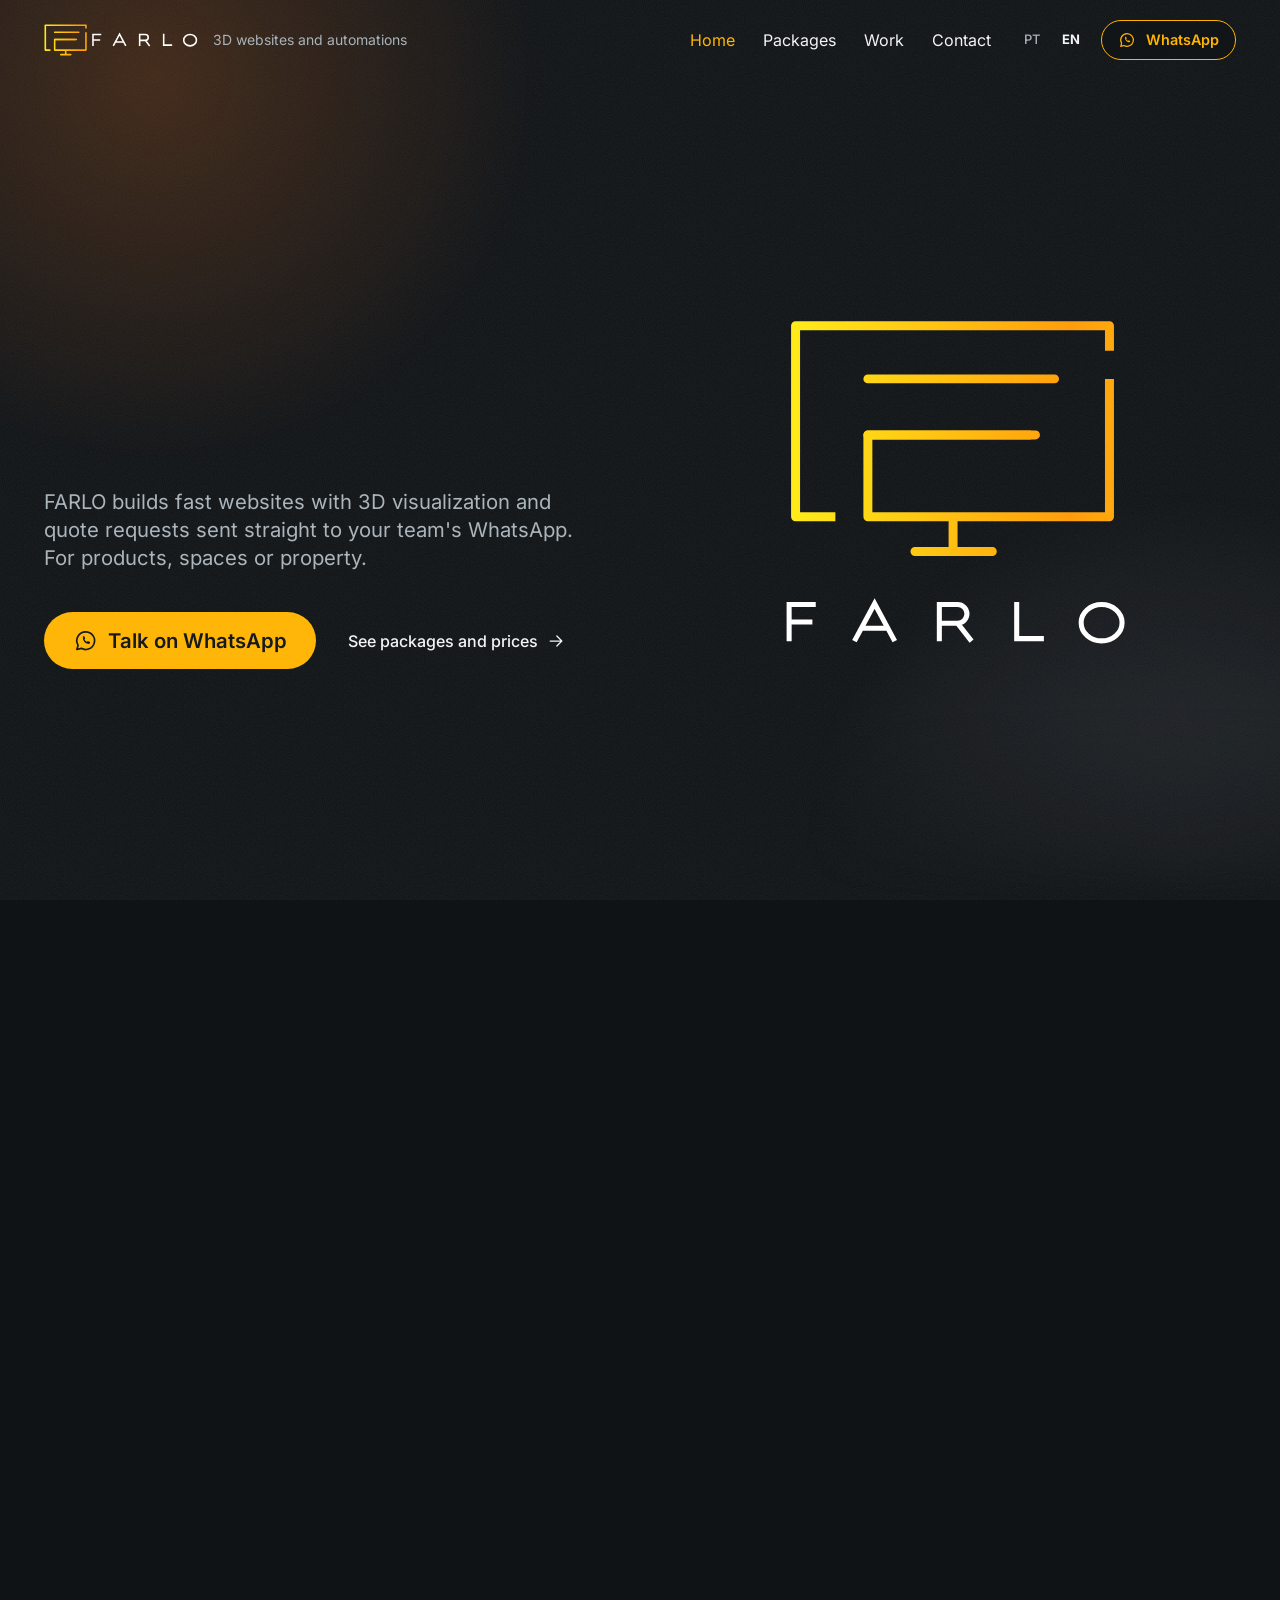
==== commit eddee49e: "conteúdo: WhatsApp (62) 99261-7854 como contato principal - config.whatsapp preenchido em js/content" ====
--- a/en/index.html
+++ b/en/index.html
@@ -48,7 +48,7 @@
 <script defer src="../js/fx/process.js"></script>
 <script defer src="../js/home3d.js"></script>
 <script defer src="../js/main.js"></script>
-<script type="application/ld+json">{"@context":"https://schema.org","@type":"ProfessionalService","name":"FARLO","url":"https://farlo.online/","email":"contato@farlo.online","image":"https://farlo.online/assets/img/og/og-farlo.jpg","sameAs":["https://www.instagram.com/farlo.online/"],"description":"FARLO builds fast websites with 3D visualization and customer service automations. Clients explore your product, space or property and ask for a quote straight on WhatsApp.","inLanguage":"en"}</script>
+<script type="application/ld+json">{"@context":"https://schema.org","@type":"ProfessionalService","name":"FARLO","url":"https://farlo.online/","email":"contato@farlo.online","telephone":"+55-62-99261-7854","image":"https://farlo.online/assets/img/og/og-farlo.jpg","sameAs":["https://www.instagram.com/farlo.online/"],"description":"FARLO builds fast websites with 3D visualization and customer service automations. Clients explore your product, space or property and ask for a quote straight on WhatsApp.","inLanguage":"en"}</script>
 </head>
 <body data-page="home" data-lang="en" data-root="../">
 <a class="skip-link" href="#main" data-i18n="skip">Skip to content</a>
@@ -59,14 +59,14 @@
     <nav class="site-nav" aria-label="Main" data-i18n-attr="aria-label:nav.aria"><ul class="site-nav__list"><li><a class="roll" href="index.html" data-i18n="nav.home" aria-current="page"><span class="roll__a">Home</span><span class="roll__b" aria-hidden="true">Home</span></a></li><li><a class="roll" href="packages.html" data-i18n="nav.packages"><span class="roll__a">Packages</span><span class="roll__b" aria-hidden="true">Packages</span></a></li><li><a class="roll" href="portfolio.html" data-i18n="nav.work"><span class="roll__a">Work</span><span class="roll__b" aria-hidden="true">Work</span></a></li><li><a class="roll" href="contact.html" data-i18n="nav.contact"><span class="roll__a">Contact</span><span class="roll__b" aria-hidden="true">Contact</span></a></li></ul></nav>
     <div class="site-header__tools">
       <div class="lang" role="group" aria-label="Language" data-i18n-attr="aria-label:lang.aria"><a class="lang__link" lang="pt-BR" hreflang="pt-BR" href="../index.html" data-lang-switch="pt" aria-label="Português">PT</a><a class="lang__link" lang="en" hreflang="en" href="index.html" data-lang-switch="en" aria-label="English" aria-current="true">EN</a></div>
-      <a class="btn btn--wa btn--sm btn--header" href="https://ig.me/m/farlo.online" data-wa target="_blank" rel="noopener noreferrer" aria-label="Message FARLO on Instagram (opens in a new tab)" data-i18n-attr="aria-label:wa.aria"><svg class="icon" viewBox="0 0 24 24" aria-hidden="true" focusable="false"><rect x="3.8" y="3.8" width="16.4" height="16.4" rx="4.6" fill="none" stroke="currentColor" stroke-width="1.6"/><circle cx="12" cy="12" r="3.7" fill="none" stroke="currentColor" stroke-width="1.6"/><circle cx="16.7" cy="7.3" r="1.1" fill="currentColor"/></svg><span class="btn__text" data-i18n="wa.label">Instagram</span></a>
+      <a class="btn btn--wa btn--sm btn--header" href="https://wa.me/5562992617854?text=Hi%21%20I%20found%20you%20through%20the%20FARLO%20website%20and%20I%20want%20a%20website%20for%20my%20business." data-wa target="_blank" rel="noopener noreferrer" aria-label="Talk to FARLO on WhatsApp (opens in a new tab)" data-i18n-attr="aria-label:wa.aria"><svg class="icon" viewBox="0 0 24 24" aria-hidden="true" focusable="false"><path d="M12 3.6a8.4 8.4 0 0 0-7.2 12.7L3.7 20.4l4.2-1.1A8.4 8.4 0 1 0 12 3.6Z" fill="none" stroke="currentColor" stroke-width="1.6" stroke-linejoin="round"/><path d="M9.2 8.2c.2-.4.5-.4.7-.4h.5c.2 0 .4.1.5.4l.6 1.5c.1.2 0 .5-.1.6l-.5.6c.4.9 1.3 1.8 2.2 2.2l.6-.5c.2-.1.4-.2.6-.1l1.5.6c.3.1.4.3.4.5v.5c0 .2 0 .5-.4.7-.5.3-1.2.4-1.9.2-2.1-.6-3.8-2.3-4.4-4.4-.2-.7-.1-1.4.2-1.9Z" fill="currentColor"/></svg><span class="btn__text" data-i18n="wa.label">WhatsApp</span></a>
       <button class="menu-btn" type="button" aria-expanded="false" aria-controls="menu" data-menu-toggle><span class="menu-btn__open" data-i18n="nav.menu">Menu</span><span class="menu-btn__close" data-i18n="nav.close">Close</span></button>
     </div>
   </div>
 </header>
 <div class="menu" id="menu" role="dialog" aria-modal="true" aria-label="Navigation menu" data-i18n-attr="aria-label:nav.panel" hidden>
   <nav class="menu__nav" aria-label="Main" data-i18n-attr="aria-label:nav.aria"><ul class="menu__list"><li><a href="index.html" data-i18n="nav.home" aria-current="page">Home</a></li><li><a href="packages.html" data-i18n="nav.packages">Packages</a></li><li><a href="portfolio.html" data-i18n="nav.work">Work</a></li><li><a href="contact.html" data-i18n="nav.contact">Contact</a></li></ul></nav>
-  <div class="menu__foot"><div class="lang" role="group" aria-label="Language" data-i18n-attr="aria-label:lang.aria"><a class="lang__link" lang="pt-BR" hreflang="pt-BR" href="../index.html" data-lang-switch="pt" aria-label="Português">PT</a><a class="lang__link" lang="en" hreflang="en" href="index.html" data-lang-switch="en" aria-label="English" aria-current="true">EN</a></div><a class="btn btn--wa " href="https://ig.me/m/farlo.online" data-wa target="_blank" rel="noopener noreferrer" aria-label="Message FARLO on Instagram (opens in a new tab)" data-i18n-attr="aria-label:wa.aria"><svg class="icon" viewBox="0 0 24 24" aria-hidden="true" focusable="false"><rect x="3.8" y="3.8" width="16.4" height="16.4" rx="4.6" fill="none" stroke="currentColor" stroke-width="1.6"/><circle cx="12" cy="12" r="3.7" fill="none" stroke="currentColor" stroke-width="1.6"/><circle cx="16.7" cy="7.3" r="1.1" fill="currentColor"/></svg><span class="btn__text" data-i18n="wa.label">Instagram</span></a></div>
+  <div class="menu__foot"><div class="lang" role="group" aria-label="Language" data-i18n-attr="aria-label:lang.aria"><a class="lang__link" lang="pt-BR" hreflang="pt-BR" href="../index.html" data-lang-switch="pt" aria-label="Português">PT</a><a class="lang__link" lang="en" hreflang="en" href="index.html" data-lang-switch="en" aria-label="English" aria-current="true">EN</a></div><a class="btn btn--wa " href="https://wa.me/5562992617854?text=Hi%21%20I%20found%20you%20through%20the%20FARLO%20website%20and%20I%20want%20a%20website%20for%20my%20business." data-wa target="_blank" rel="noopener noreferrer" aria-label="Talk to FARLO on WhatsApp (opens in a new tab)" data-i18n-attr="aria-label:wa.aria"><svg class="icon" viewBox="0 0 24 24" aria-hidden="true" focusable="false"><path d="M12 3.6a8.4 8.4 0 0 0-7.2 12.7L3.7 20.4l4.2-1.1A8.4 8.4 0 1 0 12 3.6Z" fill="none" stroke="currentColor" stroke-width="1.6" stroke-linejoin="round"/><path d="M9.2 8.2c.2-.4.5-.4.7-.4h.5c.2 0 .4.1.5.4l.6 1.5c.1.2 0 .5-.1.6l-.5.6c.4.9 1.3 1.8 2.2 2.2l.6-.5c.2-.1.4-.2.6-.1l1.5.6c.3.1.4.3.4.5v.5c0 .2 0 .5-.4.7-.5.3-1.2.4-1.9.2-2.1-.6-3.8-2.3-4.4-4.4-.2-.7-.1-1.4.2-1.9Z" fill="currentColor"/></svg><span class="btn__text" data-i18n="wa.label">WhatsApp</span></a></div>
 </div>
 <div id="smooth-wrapper" data-fx="smooth">
 <div id="smooth-content">
@@ -77,7 +77,7 @@
     <div class="hero__copy">
       <h1 class="display hero__title" id="hero-title" data-fx="split" data-fx-type="lines,chars" data-fx-stagger=".03" data-i18n="hero.title">The website where clients explore what you sell.</h1>
       <p class="t-lg hero__sub" data-i18n="hero.sub">FARLO builds fast websites with 3D visualization and quote requests sent straight to your team's WhatsApp. For products, spaces or property.</p>
-      <div class="hero__actions"><a class="btn btn--wa btn--lg" href="https://ig.me/m/farlo.online" data-wa target="_blank" rel="noopener noreferrer" aria-label="Message FARLO on Instagram (opens in a new tab)" data-i18n-attr="aria-label:wa.aria" data-fx="magnetic"><svg class="icon" viewBox="0 0 24 24" aria-hidden="true" focusable="false"><rect x="3.8" y="3.8" width="16.4" height="16.4" rx="4.6" fill="none" stroke="currentColor" stroke-width="1.6"/><circle cx="12" cy="12" r="3.7" fill="none" stroke="currentColor" stroke-width="1.6"/><circle cx="16.7" cy="7.3" r="1.1" fill="currentColor"/></svg><span class="btn__text" data-i18n="hero.cta">Message us on Instagram</span></a><a class="link-arrow" href="packages.html"><span data-i18n="hero.link">See packages and prices</span><svg class="icon" viewBox="0 0 24 24" aria-hidden="true" focusable="false"><path d="M5 12h14M13 6l6 6-6 6" fill="none" stroke="currentColor" stroke-width="1.5" stroke-linecap="round" stroke-linejoin="round"/></svg></a></div>
+      <div class="hero__actions"><a class="btn btn--wa btn--lg" href="https://wa.me/5562992617854?text=Hi%21%20I%20found%20you%20through%20the%20FARLO%20website%20and%20I%20want%20a%20website%20for%20my%20business." data-wa target="_blank" rel="noopener noreferrer" aria-label="Talk to FARLO on WhatsApp (opens in a new tab)" data-i18n-attr="aria-label:wa.aria" data-fx="magnetic"><svg class="icon" viewBox="0 0 24 24" aria-hidden="true" focusable="false"><path d="M12 3.6a8.4 8.4 0 0 0-7.2 12.7L3.7 20.4l4.2-1.1A8.4 8.4 0 1 0 12 3.6Z" fill="none" stroke="currentColor" stroke-width="1.6" stroke-linejoin="round"/><path d="M9.2 8.2c.2-.4.5-.4.7-.4h.5c.2 0 .4.1.5.4l.6 1.5c.1.2 0 .5-.1.6l-.5.6c.4.9 1.3 1.8 2.2 2.2l.6-.5c.2-.1.4-.2.6-.1l1.5.6c.3.1.4.3.4.5v.5c0 .2 0 .5-.4.7-.5.3-1.2.4-1.9.2-2.1-.6-3.8-2.3-4.4-4.4-.2-.7-.1-1.4.2-1.9Z" fill="currentColor"/></svg><span class="btn__text" data-i18n="hero.cta">Talk on WhatsApp</span></a><a class="link-arrow" href="packages.html"><span data-i18n="hero.link">See packages and prices</span><svg class="icon" viewBox="0 0 24 24" aria-hidden="true" focusable="false"><path d="M5 12h14M13 6l6 6-6 6" fill="none" stroke="currentColor" stroke-width="1.5" stroke-linecap="round" stroke-linejoin="round"/></svg></a></div>
     </div>
     <div class="hero__stage" data-hero3d data-three="../js/vendor/three.min.js">
       <div class="hero__fallback" aria-hidden="true"><img src="../assets/img/logo/farlo-logo-stacked.svg" width="628" height="596" alt=""></div>
@@ -218,8 +218,8 @@
 <section class="section cta" id="cta" aria-labelledby="cta-title">
   <div class="container cta__inner">
     <h2 class="display cta__title" id="cta-title" data-fx="reveal" data-i18n="cta.title">Ready to put your business online?</h2>
-    <p class="t-lg cta__text" data-i18n="cta.text">Message us on Instagram, tell us what your company does and we'll point you to the right package.</p>
-    <div class="cta__actions"><a class="btn btn--wa btn--lg" href="https://ig.me/m/farlo.online" data-wa target="_blank" rel="noopener noreferrer" aria-label="Message FARLO on Instagram (opens in a new tab)" data-i18n-attr="aria-label:wa.aria" data-fx="magnetic"><svg class="icon" viewBox="0 0 24 24" aria-hidden="true" focusable="false"><rect x="3.8" y="3.8" width="16.4" height="16.4" rx="4.6" fill="none" stroke="currentColor" stroke-width="1.6"/><circle cx="12" cy="12" r="3.7" fill="none" stroke="currentColor" stroke-width="1.6"/><circle cx="16.7" cy="7.3" r="1.1" fill="currentColor"/></svg><span class="btn__text" data-i18n="wa.label">Instagram</span></a></div>
+    <p class="t-lg cta__text" data-i18n="cta.text">Message us on WhatsApp, tell us what your company does and we'll point you to the right package.</p>
+    <div class="cta__actions"><a class="btn btn--wa btn--lg" href="https://wa.me/5562992617854?text=Hi%21%20I%20found%20you%20through%20the%20FARLO%20website%20and%20I%20want%20a%20website%20for%20my%20business." data-wa target="_blank" rel="noopener noreferrer" aria-label="Talk to FARLO on WhatsApp (opens in a new tab)" data-i18n-attr="aria-label:wa.aria" data-fx="magnetic"><svg class="icon" viewBox="0 0 24 24" aria-hidden="true" focusable="false"><path d="M12 3.6a8.4 8.4 0 0 0-7.2 12.7L3.7 20.4l4.2-1.1A8.4 8.4 0 1 0 12 3.6Z" fill="none" stroke="currentColor" stroke-width="1.6" stroke-linejoin="round"/><path d="M9.2 8.2c.2-.4.5-.4.7-.4h.5c.2 0 .4.1.5.4l.6 1.5c.1.2 0 .5-.1.6l-.5.6c.4.9 1.3 1.8 2.2 2.2l.6-.5c.2-.1.4-.2.6-.1l1.5.6c.3.1.4.3.4.5v.5c0 .2 0 .5-.4.7-.5.3-1.2.4-1.9.2-2.1-.6-3.8-2.3-4.4-4.4-.2-.7-.1-1.4.2-1.9Z" fill="currentColor"/></svg><span class="btn__text" data-i18n="wa.label">WhatsApp</span></a></div>
   </div>
 </section>
 </main>
@@ -228,7 +228,7 @@
     <div><p class="site-footer__mark">FARLO</p><p class="site-footer__made"><span data-i18n="footer.made">Built with method by FARLO</span> · 2026</p></div>
     <nav aria-label="Footer" data-i18n-attr="aria-label:footer.nav"><ul class="site-footer__list"><li><a href="index.html" data-i18n="nav.home">Home</a></li><li><a href="packages.html" data-i18n="nav.packages">Packages</a></li><li><a href="portfolio.html" data-i18n="nav.work">Work</a></li><li><a href="contact.html" data-i18n="nav.contact">Contact</a></li></ul></nav>
     <div><p class="overline" data-i18n="footer.contacts">Contacts</p><ul class="site-footer__list">
-      <li hidden><a href="https://ig.me/m/farlo.online" data-wa target="_blank" rel="noopener noreferrer">WhatsApp</a></li>
+      <li><a href="https://wa.me/5562992617854?text=Hi%21%20I%20found%20you%20through%20the%20FARLO%20website%20and%20I%20want%20a%20website%20for%20my%20business." data-wa target="_blank" rel="noopener noreferrer">WhatsApp</a></li>
       <li><a href="https://www.instagram.com/farlo.online/" target="_blank" rel="noopener noreferrer">Instagram</a></li>
       <li><a href="mailto:contato@farlo.online">E-mail</a></li>
       </ul></div>
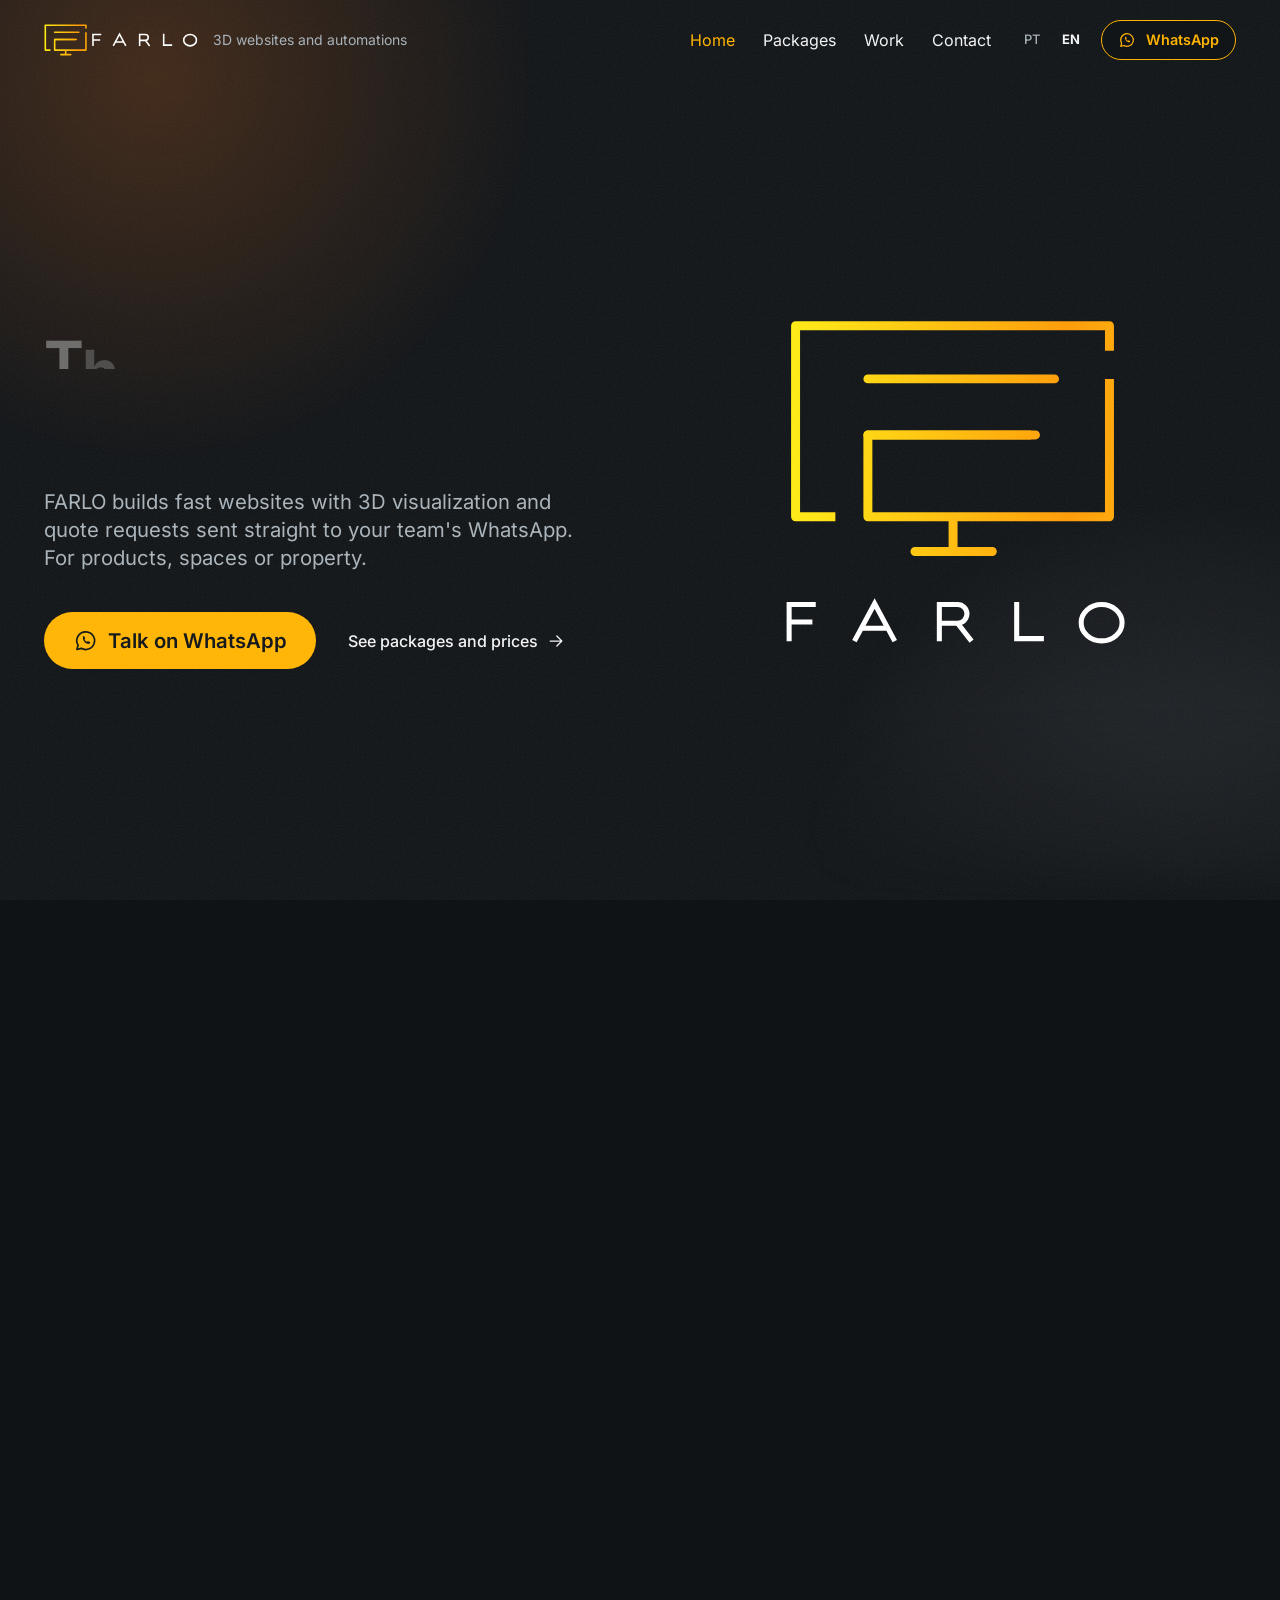
==== commit d586f5de: "conteúdo: Instagram passa a ser @matheus.farlo O perfil @farlo.online saiu do ar. Links, texto visív" ====
--- a/en/index.html
+++ b/en/index.html
@@ -48,7 +48,7 @@
 <script defer src="../js/fx/process.js"></script>
 <script defer src="../js/home3d.js"></script>
 <script defer src="../js/main.js"></script>
-<script type="application/ld+json">{"@context":"https://schema.org","@type":"ProfessionalService","name":"FARLO","url":"https://farlo.online/","email":"contato@farlo.online","telephone":"+55-62-99261-7854","image":"https://farlo.online/assets/img/og/og-farlo.jpg","sameAs":["https://www.instagram.com/farlo.online/"],"description":"FARLO builds fast websites with 3D visualization and customer service automations. Clients explore your product, space or property and ask for a quote straight on WhatsApp.","inLanguage":"en"}</script>
+<script type="application/ld+json">{"@context":"https://schema.org","@type":"ProfessionalService","name":"FARLO","url":"https://farlo.online/","email":"contato@farlo.online","telephone":"+55-62-99261-7854","image":"https://farlo.online/assets/img/og/og-farlo.jpg","sameAs":["https://www.instagram.com/matheus.farlo/"],"description":"FARLO builds fast websites with 3D visualization and customer service automations. Clients explore your product, space or property and ask for a quote straight on WhatsApp.","inLanguage":"en"}</script>
 </head>
 <body data-page="home" data-lang="en" data-root="../">
 <a class="skip-link" href="#main" data-i18n="skip">Skip to content</a>
@@ -229,7 +229,7 @@
     <nav aria-label="Footer" data-i18n-attr="aria-label:footer.nav"><ul class="site-footer__list"><li><a href="index.html" data-i18n="nav.home">Home</a></li><li><a href="packages.html" data-i18n="nav.packages">Packages</a></li><li><a href="portfolio.html" data-i18n="nav.work">Work</a></li><li><a href="contact.html" data-i18n="nav.contact">Contact</a></li></ul></nav>
     <div><p class="overline" data-i18n="footer.contacts">Contacts</p><ul class="site-footer__list">
       <li><a href="https://wa.me/5562992617854?text=Hi%21%20I%20found%20you%20through%20the%20FARLO%20website%20and%20I%20want%20a%20website%20for%20my%20business." data-wa target="_blank" rel="noopener noreferrer">WhatsApp</a></li>
-      <li><a href="https://www.instagram.com/farlo.online/" target="_blank" rel="noopener noreferrer">Instagram</a></li>
+      <li><a href="https://www.instagram.com/matheus.farlo/" target="_blank" rel="noopener noreferrer">Instagram</a></li>
       <li><a href="mailto:contato@farlo.online">E-mail</a></li>
       </ul></div>
     <div class="lang lang--footer" role="group" aria-label="Language" data-i18n-attr="aria-label:lang.aria"><a class="lang__link" lang="pt-BR" hreflang="pt-BR" href="../index.html" data-lang-switch="pt" aria-label="Português">PT</a><a class="lang__link" lang="en" hreflang="en" href="index.html" data-lang-switch="en" aria-label="English" aria-current="true">EN</a></div>
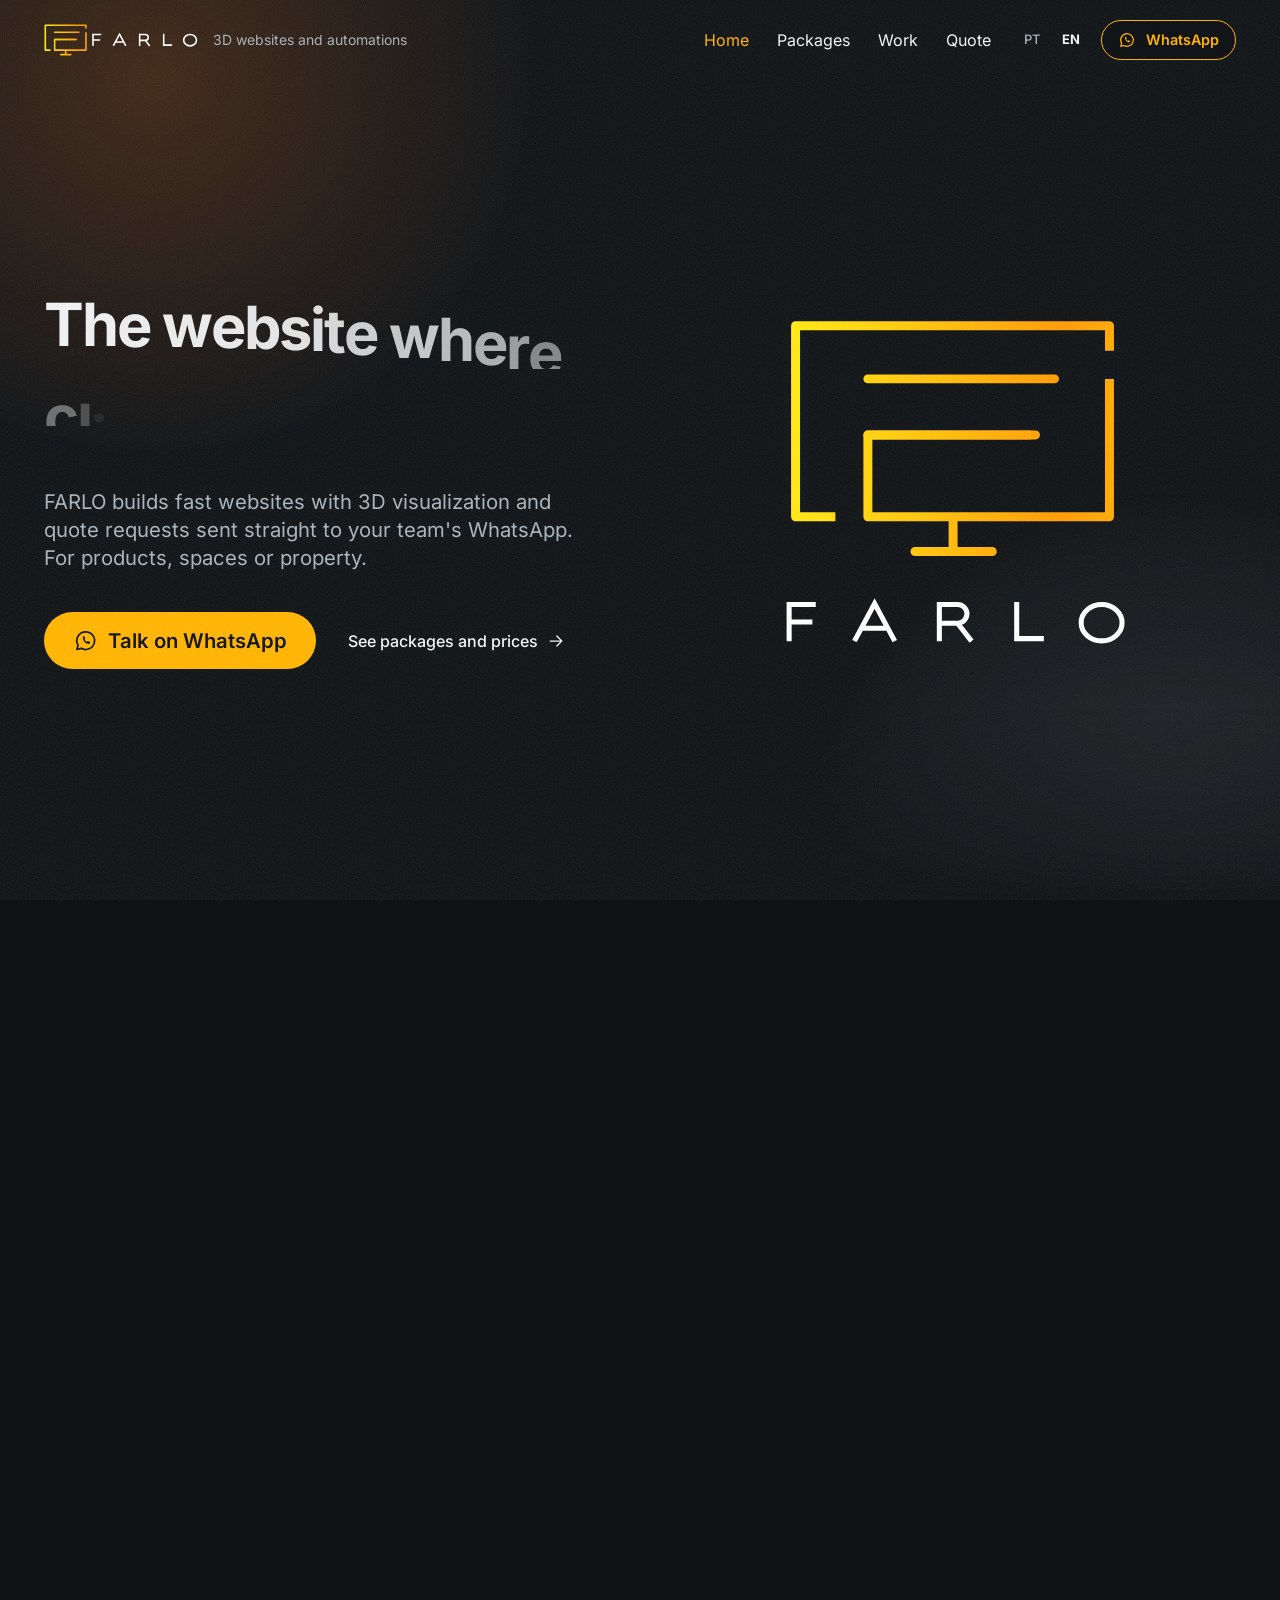
==== commit 76170a1b: "pacotes: oferta única a partir de R$ 499, seção de sistemas e menu Orçamento Co-authored-by: OpenBot" ====
--- a/en/index.html
+++ b/en/index.html
@@ -56,7 +56,7 @@
 <header class="site-header fade-in-on-ready" id="site-header">
   <div class="site-header__inner">
     <a class="brand" href="index.html" aria-label="FARLO, go to home" data-i18n-attr="aria-label:brand.home"><img class="brand__logo" src="../assets/img/logo/farlo-logo.svg" width="154" height="32" alt=""><span class="brand__tag" data-i18n="brand.tag">3D websites and automations</span></a>
-    <nav class="site-nav" aria-label="Main" data-i18n-attr="aria-label:nav.aria"><ul class="site-nav__list"><li><a class="roll" href="index.html" data-i18n="nav.home" aria-current="page"><span class="roll__a">Home</span><span class="roll__b" aria-hidden="true">Home</span></a></li><li><a class="roll" href="packages.html" data-i18n="nav.packages"><span class="roll__a">Packages</span><span class="roll__b" aria-hidden="true">Packages</span></a></li><li><a class="roll" href="portfolio.html" data-i18n="nav.work"><span class="roll__a">Work</span><span class="roll__b" aria-hidden="true">Work</span></a></li><li><a class="roll" href="contact.html" data-i18n="nav.contact"><span class="roll__a">Contact</span><span class="roll__b" aria-hidden="true">Contact</span></a></li></ul></nav>
+    <nav class="site-nav" aria-label="Main" data-i18n-attr="aria-label:nav.aria"><ul class="site-nav__list"><li><a class="roll" href="index.html" data-i18n="nav.home" aria-current="page"><span class="roll__a">Home</span><span class="roll__b" aria-hidden="true">Home</span></a></li><li><a class="roll" href="packages.html" data-i18n="nav.packages"><span class="roll__a">Packages</span><span class="roll__b" aria-hidden="true">Packages</span></a></li><li><a class="roll" href="portfolio.html" data-i18n="nav.work"><span class="roll__a">Work</span><span class="roll__b" aria-hidden="true">Work</span></a></li><li><a class="roll" href="contact.html" data-i18n="nav.contact"><span class="roll__a">Quote</span><span class="roll__b" aria-hidden="true">Quote</span></a></li></ul></nav>
     <div class="site-header__tools">
       <div class="lang" role="group" aria-label="Language" data-i18n-attr="aria-label:lang.aria"><a class="lang__link" lang="pt-BR" hreflang="pt-BR" href="../index.html" data-lang-switch="pt" aria-label="Português">PT</a><a class="lang__link" lang="en" hreflang="en" href="index.html" data-lang-switch="en" aria-label="English" aria-current="true">EN</a></div>
       <a class="btn btn--wa btn--sm btn--header" href="https://wa.me/5562992617854?text=Hi%21%20I%20found%20you%20through%20the%20FARLO%20website%20and%20I%20want%20a%20website%20for%20my%20business." data-wa target="_blank" rel="noopener noreferrer" aria-label="Talk to FARLO on WhatsApp (opens in a new tab)" data-i18n-attr="aria-label:wa.aria"><svg class="icon" viewBox="0 0 24 24" aria-hidden="true" focusable="false"><path d="M12 3.6a8.4 8.4 0 0 0-7.2 12.7L3.7 20.4l4.2-1.1A8.4 8.4 0 1 0 12 3.6Z" fill="none" stroke="currentColor" stroke-width="1.6" stroke-linejoin="round"/><path d="M9.2 8.2c.2-.4.5-.4.7-.4h.5c.2 0 .4.1.5.4l.6 1.5c.1.2 0 .5-.1.6l-.5.6c.4.9 1.3 1.8 2.2 2.2l.6-.5c.2-.1.4-.2.6-.1l1.5.6c.3.1.4.3.4.5v.5c0 .2 0 .5-.4.7-.5.3-1.2.4-1.9.2-2.1-.6-3.8-2.3-4.4-4.4-.2-.7-.1-1.4.2-1.9Z" fill="currentColor"/></svg><span class="btn__text" data-i18n="wa.label">WhatsApp</span></a>
@@ -65,7 +65,7 @@
   </div>
 </header>
 <div class="menu" id="menu" role="dialog" aria-modal="true" aria-label="Navigation menu" data-i18n-attr="aria-label:nav.panel" hidden>
-  <nav class="menu__nav" aria-label="Main" data-i18n-attr="aria-label:nav.aria"><ul class="menu__list"><li><a href="index.html" data-i18n="nav.home" aria-current="page">Home</a></li><li><a href="packages.html" data-i18n="nav.packages">Packages</a></li><li><a href="portfolio.html" data-i18n="nav.work">Work</a></li><li><a href="contact.html" data-i18n="nav.contact">Contact</a></li></ul></nav>
+  <nav class="menu__nav" aria-label="Main" data-i18n-attr="aria-label:nav.aria"><ul class="menu__list"><li><a href="index.html" data-i18n="nav.home" aria-current="page">Home</a></li><li><a href="packages.html" data-i18n="nav.packages">Packages</a></li><li><a href="portfolio.html" data-i18n="nav.work">Work</a></li><li><a href="contact.html" data-i18n="nav.contact">Quote</a></li></ul></nav>
   <div class="menu__foot"><div class="lang" role="group" aria-label="Language" data-i18n-attr="aria-label:lang.aria"><a class="lang__link" lang="pt-BR" hreflang="pt-BR" href="../index.html" data-lang-switch="pt" aria-label="Português">PT</a><a class="lang__link" lang="en" hreflang="en" href="index.html" data-lang-switch="en" aria-label="English" aria-current="true">EN</a></div><a class="btn btn--wa " href="https://wa.me/5562992617854?text=Hi%21%20I%20found%20you%20through%20the%20FARLO%20website%20and%20I%20want%20a%20website%20for%20my%20business." data-wa target="_blank" rel="noopener noreferrer" aria-label="Talk to FARLO on WhatsApp (opens in a new tab)" data-i18n-attr="aria-label:wa.aria"><svg class="icon" viewBox="0 0 24 24" aria-hidden="true" focusable="false"><path d="M12 3.6a8.4 8.4 0 0 0-7.2 12.7L3.7 20.4l4.2-1.1A8.4 8.4 0 1 0 12 3.6Z" fill="none" stroke="currentColor" stroke-width="1.6" stroke-linejoin="round"/><path d="M9.2 8.2c.2-.4.5-.4.7-.4h.5c.2 0 .4.1.5.4l.6 1.5c.1.2 0 .5-.1.6l-.5.6c.4.9 1.3 1.8 2.2 2.2l.6-.5c.2-.1.4-.2.6-.1l1.5.6c.3.1.4.3.4.5v.5c0 .2 0 .5-.4.7-.5.3-1.2.4-1.9.2-2.1-.6-3.8-2.3-4.4-4.4-.2-.7-.1-1.4.2-1.9Z" fill="currentColor"/></svg><span class="btn__text" data-i18n="wa.label">WhatsApp</span></a></div>
 </div>
 <div id="smooth-wrapper" data-fx="smooth">
@@ -165,7 +165,7 @@
       <li class="panel niche"><h3 class="panel__title" data-i18n="crm.title">Automated CRM</h3><p class="muted" data-i18n="homeauto.1.text">Every contact from your site, WhatsApp or ads enters the pipeline, with a team alert and a follow-up reminder.</p></li>
       <li class="panel niche"><h3 class="panel__title" data-i18n="small.title">Smaller automations</h3><p class="muted" data-i18n="homeauto.2.text">Automatic replies, spreadsheets, reminders and a weekly report. You start with one piece.</p></li>
     </ul>
-    <p class="packs__more"><a class="link-arrow" href="packages.html#automacoes"><span data-i18n="homeauto.link">See automations</span><svg class="icon" viewBox="0 0 24 24" aria-hidden="true" focusable="false"><path d="M5 12h14M13 6l6 6-6 6" fill="none" stroke="currentColor" stroke-width="1.5" stroke-linecap="round" stroke-linejoin="round"/></svg></a></p>
+    <p class="packs__more"><a class="link-arrow" href="packages.html#sistemas"><span data-i18n="homeauto.link">See automations</span><svg class="icon" viewBox="0 0 24 24" aria-hidden="true" focusable="false"><path d="M5 12h14M13 6l6 6-6 6" fill="none" stroke="currentColor" stroke-width="1.5" stroke-linecap="round" stroke-linejoin="round"/></svg></a></p>
   </div>
 </section>
 
@@ -226,7 +226,7 @@
 <footer class="site-footer">
   <div class="container site-footer__grid">
     <div><p class="site-footer__mark">FARLO</p><p class="site-footer__made"><span data-i18n="footer.made">Built with method by FARLO</span> · 2026</p></div>
-    <nav aria-label="Footer" data-i18n-attr="aria-label:footer.nav"><ul class="site-footer__list"><li><a href="index.html" data-i18n="nav.home">Home</a></li><li><a href="packages.html" data-i18n="nav.packages">Packages</a></li><li><a href="portfolio.html" data-i18n="nav.work">Work</a></li><li><a href="contact.html" data-i18n="nav.contact">Contact</a></li></ul></nav>
+    <nav aria-label="Footer" data-i18n-attr="aria-label:footer.nav"><ul class="site-footer__list"><li><a href="index.html" data-i18n="nav.home">Home</a></li><li><a href="packages.html" data-i18n="nav.packages">Packages</a></li><li><a href="portfolio.html" data-i18n="nav.work">Work</a></li><li><a href="contact.html" data-i18n="nav.contact">Quote</a></li></ul></nav>
     <div><p class="overline" data-i18n="footer.contacts">Contacts</p><ul class="site-footer__list">
       <li><a href="https://wa.me/5562992617854?text=Hi%21%20I%20found%20you%20through%20the%20FARLO%20website%20and%20I%20want%20a%20website%20for%20my%20business." data-wa target="_blank" rel="noopener noreferrer">WhatsApp</a></li>
       <li><a href="https://www.instagram.com/matheus.farlo/" target="_blank" rel="noopener noreferrer">Instagram</a></li>
--- a/css/tokens.css
+++ b/css/tokens.css
@@ -15,6 +15,7 @@
   --lime-strong: #ffc933;
   --cyan: #ff7a1a;           /* neons: luz e ênfase */
   --magenta: #c9d1d6;
+  --danger: #ff6b6b;          /* avisos de campo obrigatório */
   --violet: #7d8b96;
   --border: rgb(255 255 255 / .10);
   --overlay-label: color-mix(in srgb, var(--c-900) 65%, transparent);
--- a/css/main.css
+++ b/css/main.css
@@ -426,6 +426,7 @@
 .cta--work { border-top: 0; }
 
 /* ---------- contato ---------- */
+body[data-page="contact"] { background: linear-gradient(to top, color-mix(in srgb, var(--lime) 50%, var(--c-900)) 0%, color-mix(in srgb, var(--lime) 22%, var(--c-900)) 35%, var(--c-900) 75%); }
 .contact-hero { padding-top: calc(var(--header-h) + 5rem); padding-bottom: 2rem; }
 .contact-hero__title { max-width: 14ch; }
 .contact-hero__lead { max-width: 36rem; margin-top: 1.5rem; }
@@ -610,6 +611,18 @@
 .crm__flow li + li::before { content: "→"; margin-right: .6rem; color: var(--lime); font-weight: 400; }
 .crm__flow li:last-child { background: var(--lime); border-color: var(--lime); color: var(--on-accent); }
 .crm__flow li:last-child::before { color: var(--on-accent); }
+.offer { display: grid; gap: 2.5rem; padding: clamp(1.5rem, 1rem + 2.5vw, 3rem); border-top: 2px solid var(--lime); border-radius: 1.25rem; }
+@media (min-width: 56rem) { .offer { grid-template-columns: minmax(0, 1fr) minmax(0, 1fr); gap: 3.5rem; } .offer__extras { border-left: 1px solid var(--border); padding-left: 3.5rem; } }
+.offer__main, .offer__extras { display: grid; gap: 1.25rem; align-content: start; }
+.offer__title { font-size: var(--fs-lg); font-weight: 500; color: var(--muted); margin: 0; }
+.offer__price { font-size: var(--fs-3xl); margin-top: -.75rem; color: var(--lime); }
+.offer__lead { max-width: 30rem; }
+.offer__extras-title { font-size: var(--fs-xl); line-height: var(--lh-xl); font-weight: 600; margin: 0; }
+.offer__chips { display: flex; flex-wrap: wrap; gap: .5rem; margin: 0; padding: 0; list-style: none; }
+.offer__chips li { padding: .5rem .95rem; border: 1px solid var(--border); border-radius: var(--radius-pill); background: var(--c-700); font-size: .9375rem; }
+.offer__note { color: var(--lime); font-size: .9375rem; border-top: 1px solid var(--border); padding-top: 1rem; }
+.offer__cta, .sys__cta .btn { justify-self: start; }
+.sys__cta { margin-top: 2rem; }
 .auto__small-title { margin-top: 3.5rem; }
 .auto__small-text { max-width: 36rem; margin-top: .5rem; }
 .automations .services__list { margin-top: 1.5rem; }
@@ -632,3 +645,30 @@
 .contact-channels__list li { display: grid; gap: .15rem; }
 .contact-channels__list a { font-size: var(--fs-lg); font-weight: 500; text-decoration: underline; text-decoration-color: var(--border); text-underline-offset: .25em; overflow-wrap: anywhere; }
 .contact-channels__list a:hover { color: var(--lime); text-decoration-color: currentColor; }
+
+/* ---------- Monte seu orçamento (js/orcamento.js) ---------- */
+.orc { display: grid; gap: 1.75rem; }
+.orc__step { display: grid; grid-template-columns: 2.25rem minmax(0, 1fr); gap: 0 1rem; margin: 0; padding: 0; border: 0; min-width: 0; transition: opacity .45s ease, transform .45s ease; }
+.orc__step > :not(legend) { grid-column: 2; }
+.orc__step > * + :not(legend) { margin-top: 1.25rem; }
+.orc__num { float: left; grid-column: 1; grid-row: 1 / span 3; padding: 0; }
+.orc__num span { display: grid; place-items: center; width: 2.25rem; height: 2.25rem; border-radius: 50%; border: 1px solid var(--lime); color: var(--lime); font-weight: 600; }
+.orc__step.is-entering { opacity: 0; transform: translateY(.75rem); }
+.orc__group { margin: 0; padding: 0; border: 0; min-width: 0; display: grid; gap: .6rem; }
+.orc__group > legend { font-size: .9375rem; font-weight: 500; padding: 0; margin-bottom: .6rem; }
+.orc__opts { display: flex; flex-wrap: wrap; gap: .5rem; margin: 0; padding: 0; list-style: none; }
+.orc__opts input { position: absolute; opacity: 0; width: 1px; height: 1px; }
+.orc__opts label { display: inline-block; padding: .6rem 1rem; border: 1px solid var(--faint); border-radius: 999px; background: var(--c-800); cursor: pointer; font-size: .9375rem; }
+.orc__opts input:checked + label { border-color: var(--lime); color: var(--lime); }
+.orc__opts input:focus-visible + label { outline: 2px solid var(--focus, var(--lime)); outline-offset: 2px; }
+.orc__other { width: 100%; padding: .85rem 1rem; background: var(--c-800); color: var(--text); border: 1px solid var(--faint); border-radius: var(--radius); font: inherit; }
+.orc__other:focus-visible { border-color: var(--lime); }
+.orc__send { display: grid; gap: .75rem; justify-items: start; padding-left: 3.25rem; }
+.orc__note { margin: 0; font-size: .875rem; }
+@media (prefers-reduced-motion: reduce) { .orc__step { transition: none; } }
+.orc__req { margin-left: .35rem; color: var(--danger, #ff6b6b); font-size: .8125rem; font-weight: 500; white-space: nowrap; }
+.orc__falta { margin: 0; padding-left: 3.25rem; color: var(--danger, #ff6b6b); font-size: .9375rem; }
+.orc .field__err { color: var(--danger, #ff6b6b); }
+.orc [aria-invalid="true"], .orc__opts.is-invalid label { border-color: var(--danger, #ff6b6b); }
+.orc { position: relative; padding: clamp(1.5rem, 1rem + 2vw, 2.75rem); background: color-mix(in srgb, var(--c-900) 82%, transparent); border: 1px solid color-mix(in srgb, var(--lime) 35%, transparent); border-radius: 1.25rem; box-shadow: 0 2rem 4rem -1.5rem rgb(0 0 0 / .55), 0 0 4rem -1rem color-mix(in srgb, var(--lime) 18%, transparent); -webkit-backdrop-filter: blur(10px); backdrop-filter: blur(10px); }
+.orc::before { content: ""; position: absolute; inset: -1px -1px auto; height: 3px; border-radius: 1.25rem 1.25rem 0 0; background: linear-gradient(90deg, transparent, var(--lime), transparent); }
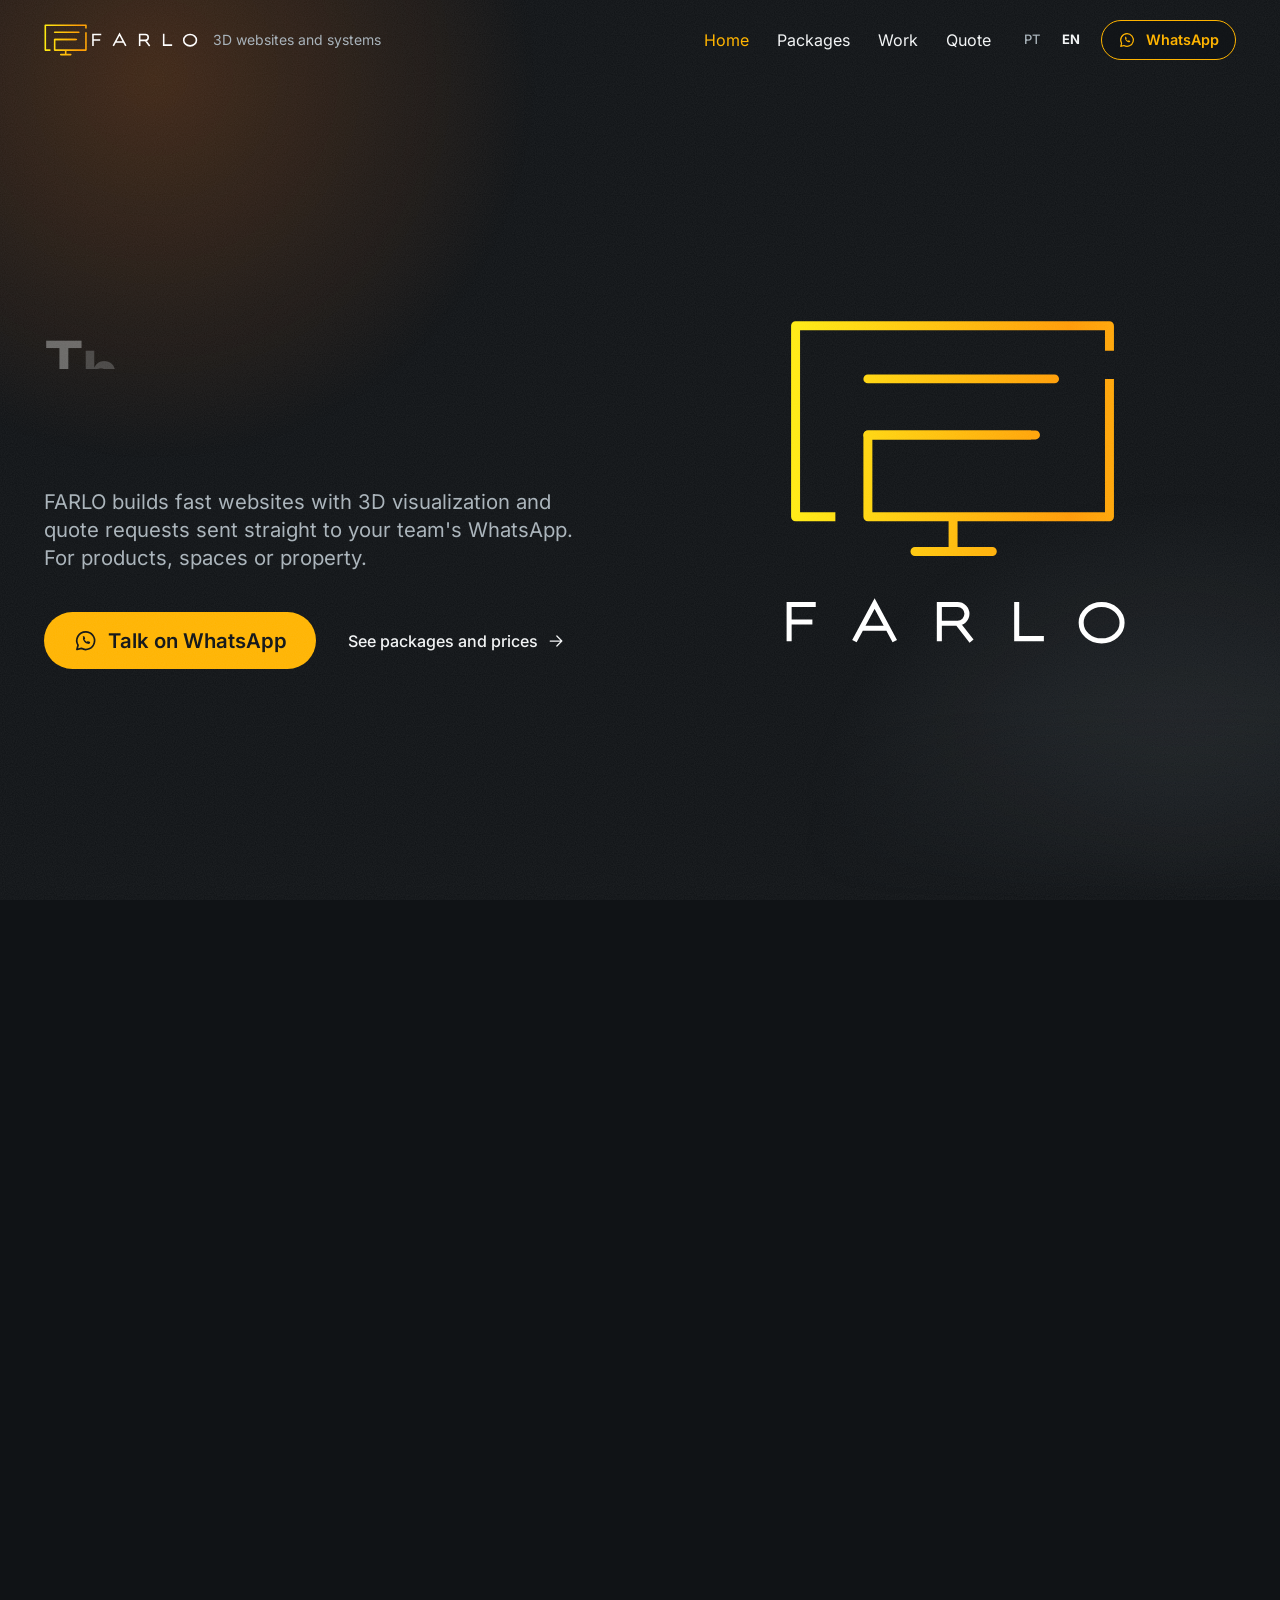
==== commit d385664c: "home e topo: alinha com a nova página de pacotes (sistemas, a partir de R$ 499) Co-authored-by: Open" ====
--- a/en/index.html
+++ b/en/index.html
@@ -5,8 +5,8 @@
 <meta http-equiv="Content-Security-Policy" content="default-src 'self'; script-src 'self'; style-src 'self'; img-src 'self' data: blob:; font-src 'self'; media-src 'self'; connect-src 'self' blob:; worker-src 'self' blob:; object-src 'none'; base-uri 'self'; form-action 'self'">
 <meta name="referrer" content="strict-origin-when-cross-origin">
 <meta name="viewport" content="width=device-width, initial-scale=1">
-<title>FARLO | 3D websites and automations for businesses</title>
-<meta name="description" content="FARLO builds fast websites with 3D visualization and customer service automations. Clients explore your product, space or property and ask for a quote straight on WhatsApp.">
+<title>FARLO | 3D websites and systems for businesses</title>
+<meta name="description" content="FARLO builds fast websites with 3D visualization and custom systems. Clients explore your product, space or property and ask for a quote on WhatsApp.">
 
 <meta name="theme-color" content="#101316">
 <meta name="color-scheme" content="dark">
@@ -16,8 +16,8 @@
 <link rel="alternate" hreflang="x-default" href="https://farlo.online/index.html">
 <meta property="og:type" content="website">
 <meta property="og:site_name" content="FARLO">
-<meta property="og:title" content="FARLO | 3D websites and automations for businesses">
-<meta property="og:description" content="FARLO builds fast websites with 3D visualization and customer service automations. Clients explore your product, space or property and ask for a quote straight on WhatsApp.">
+<meta property="og:title" content="FARLO | 3D websites and systems for businesses">
+<meta property="og:description" content="FARLO builds fast websites with 3D visualization and custom systems. Clients explore your product, space or property and ask for a quote on WhatsApp.">
 <meta property="og:url" content="https://farlo.online/en/index.html">
 <meta property="og:locale" content="en_US">
 <meta property="og:image" content="https://farlo.online/assets/img/og/og-farlo.jpg">
@@ -48,14 +48,14 @@
 <script defer src="../js/fx/process.js"></script>
 <script defer src="../js/home3d.js"></script>
 <script defer src="../js/main.js"></script>
-<script type="application/ld+json">{"@context":"https://schema.org","@type":"ProfessionalService","name":"FARLO","url":"https://farlo.online/","email":"contato@farlo.online","telephone":"+55-62-99261-7854","image":"https://farlo.online/assets/img/og/og-farlo.jpg","sameAs":["https://www.instagram.com/matheus.farlo/"],"description":"FARLO builds fast websites with 3D visualization and customer service automations. Clients explore your product, space or property and ask for a quote straight on WhatsApp.","inLanguage":"en"}</script>
+<script type="application/ld+json">{"@context":"https://schema.org","@type":"ProfessionalService","name":"FARLO","url":"https://farlo.online/","email":"contato@farlo.online","telephone":"+55-62-99261-7854","image":"https://farlo.online/assets/img/og/og-farlo.jpg","sameAs":["https://www.instagram.com/matheus.farlo/"],"description":"FARLO builds fast websites with 3D visualization and custom systems. Clients explore your product, space or property and ask for a quote on WhatsApp.","inLanguage":"en"}</script>
 </head>
 <body data-page="home" data-lang="en" data-root="../">
 <a class="skip-link" href="#main" data-i18n="skip">Skip to content</a>
 <div class="loader" role="progressbar" aria-label="FARLO" aria-valuemin="0" aria-valuemax="100" aria-valuenow="0"><span class="loader__mark">FARLO</span><span class="loader__count" data-loader-count>000</span></div>
 <header class="site-header fade-in-on-ready" id="site-header">
   <div class="site-header__inner">
-    <a class="brand" href="index.html" aria-label="FARLO, go to home" data-i18n-attr="aria-label:brand.home"><img class="brand__logo" src="../assets/img/logo/farlo-logo.svg" width="154" height="32" alt=""><span class="brand__tag" data-i18n="brand.tag">3D websites and automations</span></a>
+    <a class="brand" href="index.html" aria-label="FARLO, go to home" data-i18n-attr="aria-label:brand.home"><img class="brand__logo" src="../assets/img/logo/farlo-logo.svg" width="154" height="32" alt=""><span class="brand__tag" data-i18n="brand.tag">3D websites and systems</span></a>
     <nav class="site-nav" aria-label="Main" data-i18n-attr="aria-label:nav.aria"><ul class="site-nav__list"><li><a class="roll" href="index.html" data-i18n="nav.home" aria-current="page"><span class="roll__a">Home</span><span class="roll__b" aria-hidden="true">Home</span></a></li><li><a class="roll" href="packages.html" data-i18n="nav.packages"><span class="roll__a">Packages</span><span class="roll__b" aria-hidden="true">Packages</span></a></li><li><a class="roll" href="portfolio.html" data-i18n="nav.work"><span class="roll__a">Work</span><span class="roll__b" aria-hidden="true">Work</span></a></li><li><a class="roll" href="contact.html" data-i18n="nav.contact"><span class="roll__a">Quote</span><span class="roll__b" aria-hidden="true">Quote</span></a></li></ul></nav>
     <div class="site-header__tools">
       <div class="lang" role="group" aria-label="Language" data-i18n-attr="aria-label:lang.aria"><a class="lang__link" lang="pt-BR" hreflang="pt-BR" href="../index.html" data-lang-switch="pt" aria-label="Português">PT</a><a class="lang__link" lang="en" hreflang="en" href="index.html" data-lang-switch="en" aria-label="English" aria-current="true">EN</a></div>
@@ -139,7 +139,7 @@
 <section class="section manifesto" id="manifesto" aria-labelledby="manifesto-label">
   <div class="container manifesto__grid">
     <h2 class="overline" id="manifesto-label" data-i18n="manifesto.label">About us</h2>
-    <p class="t-2xl manifesto__text" data-fx="split" data-fx-type="words" data-fx-mode="scrub" data-i18n="manifesto.text">FARLO builds websites, 3D models and customer service automations for businesses in any segment. You talk directly to the people who build your site. And since we know paid traffic, it comes ready to run ads.</p>
+    <p class="t-2xl manifesto__text" data-fx="split" data-fx-type="words" data-fx-mode="scrub" data-i18n="manifesto.text">FARLO builds websites, 3D models and custom systems for businesses in any segment. You talk directly to the people who build your site. And since we understand paid traffic, it comes ready to receive ads.</p>
   </div>
 </section>
 
@@ -156,29 +156,29 @@
   </div>
 </section>
 
-<section class="section homeauto" id="automacoes-home" aria-labelledby="homeauto-title">
-  <div class="container">
-    <p class="overline" data-i18n="homeauto.label">Automations</p>
-    <h2 class="t-3xl" id="homeauto-title" data-fx="reveal" data-i18n="homeauto.title">Customer service that forgets no one</h2>
-    <p class="t-lg homeauto__text" data-i18n="homeauto.text">Once a contact comes in, a CRM and small automations log it, reply and remind your team to follow up.</p>
+<section class="section homeauto" id="sistemas-home" aria-labelledby="homeauto-title">
+  <div class="container">
+    <p class="overline" data-i18n="homesys.label">Systems</p>
+    <h2 class="t-3xl" id="homeauto-title" data-fx="reveal" data-i18n="homesys.title">Your business organized in one place</h2>
+    <p class="t-lg homeauto__text" data-i18n="homesys.text">Clients, orders, stock and schedule in a system built around your daily routine, on phone or desktop.</p>
     <ul class="niches__list homeauto__list" role="list" data-fx="reveal-batch" data-fx-stagger=".08">
-      <li class="panel niche"><h3 class="panel__title" data-i18n="crm.title">Automated CRM</h3><p class="muted" data-i18n="homeauto.1.text">Every contact from your site, WhatsApp or ads enters the pipeline, with a team alert and a follow-up reminder.</p></li>
-      <li class="panel niche"><h3 class="panel__title" data-i18n="small.title">Smaller automations</h3><p class="muted" data-i18n="homeauto.2.text">Automatic replies, spreadsheets, reminders and a weekly report. You start with one piece.</p></li>
-    </ul>
-    <p class="packs__more"><a class="link-arrow" href="packages.html#sistemas"><span data-i18n="homeauto.link">See automations</span><svg class="icon" viewBox="0 0 24 24" aria-hidden="true" focusable="false"><path d="M5 12h14M13 6l6 6-6 6" fill="none" stroke="currentColor" stroke-width="1.5" stroke-linecap="round" stroke-linejoin="round"/></svg></a></p>
+      <li class="panel niche"><h3 class="panel__title" data-i18n="homesys.1.title">Custom system</h3><p class="muted" data-i18n="homesys.1.text">Screens and records designed for your business, with a login for each team member.</p></li>
+      <li class="panel niche"><h3 class="panel__title" data-i18n="homesys.2.title">Everyday automations</h3><p class="muted" data-i18n="homesys.2.text">Automatic WhatsApp replies, team alerts and reports with no manual work.</p></li>
+    </ul>
+    <p class="packs__more"><a class="link-arrow" href="packages.html#sistemas"><span data-i18n="homesys.link">See systems</span><svg class="icon" viewBox="0 0 24 24" aria-hidden="true" focusable="false"><path d="M5 12h14M13 6l6 6-6 6" fill="none" stroke="currentColor" stroke-width="1.5" stroke-linecap="round" stroke-linejoin="round"/></svg></a></p>
   </div>
 </section>
 
 <section class="section packs" id="packs" aria-labelledby="packs-title">
   <div class="container">
     <p class="overline" data-i18n="packs.label">Packages</p>
-    <h2 class="t-3xl" id="packs-title" data-fx="reveal" data-i18n="packs.title">Three ways to start</h2>
+    <h2 class="t-3xl" id="packs-title" data-fx="reveal" data-i18n="homepack.title">Where to start</h2>
     <ul class="pack-grid" role="list" data-fx="reveal-batch" data-fx-stagger=".08">
-      <li class="panel pack-sum"><h3 class="panel__title" data-i18n="pack.e.name">Essential</h3><p class="muted" data-i18n="pack.e.sum">One complete page with your work and your WhatsApp. R$ 497.</p></li>
-      <li class="panel pack-sum"><h3 class="panel__title" data-i18n="pack.s.name">Complete</h3><p class="muted" data-i18n="pack.s.sum">Everything in Essential plus 3 add-ons of your choice. R$ 900 to R$ 1,000.</p></li>
-      <li class="panel pack-sum"><h3 class="panel__title" data-i18n="pack.a.name">Corporate</h3><p class="muted" data-i18n="pack.a.sum">A custom website, with video and features of its own. From R$ 2,500.</p></li>
-    </ul>
-    <p class="packs__more"><a class="link-arrow" href="packages.html"><span data-i18n="packs.more">See what each package includes</span><svg class="icon" viewBox="0 0 24 24" aria-hidden="true" focusable="false"><path d="M5 12h14M13 6l6 6-6 6" fill="none" stroke="currentColor" stroke-width="1.5" stroke-linecap="round" stroke-linejoin="round"/></svg></a></p>
+      <li class="panel pack-sum"><h3 class="panel__title" data-i18n="homepack.1.title">Basic website</h3><p class="muted" data-i18n="homepack.1.text">A single scrolling page with your services, contact and WhatsApp button. From R$ 499.</p></li>
+      <li class="panel pack-sum"><h3 class="panel__title" data-i18n="homepack.2.title">Add-ons</h3><p class="muted" data-i18n="homepack.2.text">More pages, 3D visualization, animations and more. Prices to be agreed.</p></li>
+      <li class="panel pack-sum"><h3 class="panel__title" data-i18n="homepack.3.title">Systems</h3><p class="muted" data-i18n="homepack.3.text">Custom-built for your business. Scope and price agreed before we start.</p></li>
+    </ul>
+    <p class="packs__more"><a class="link-arrow" href="packages.html#sites"><span data-i18n="homepack.more">See packages and add-ons</span><svg class="icon" viewBox="0 0 24 24" aria-hidden="true" focusable="false"><path d="M5 12h14M13 6l6 6-6 6" fill="none" stroke="currentColor" stroke-width="1.5" stroke-linecap="round" stroke-linejoin="round"/></svg></a></p>
   </div>
 </section>
 
@@ -207,7 +207,7 @@
       <details class="faq__item"><summary class="faq__q"><span data-i18n="faq.2.q">How long does it take?</span></summary><p class="faq__a muted" data-i18n="faq.2.a">The timeline is agreed in our conversation and starts when you send the complete material.</p></details>
       <details class="faq__item"><summary class="faq__q"><span data-i18n="faq.3.q">How does payment work?</span></summary><p class="faq__a muted" data-i18n="faq.3.a">50% at the start and 50% when the site goes live.</p></details>
       <details class="faq__item"><summary class="faq__q"><span data-i18n="faq.4.q">Is the domain in my name?</span></summary><p class="faq__a muted" data-i18n="faq.4.a">Yes. The address is registered in your company's name.</p></details>
-      <details class="faq__item"><summary class="faq__q"><span data-i18n="faq.5.q">What if I want to change something?</span></summary><p class="faq__a muted" data-i18n="faq.5.a">Each package has revision rounds: 1 on Essential and 2 on Complete. On Corporate, we agree on them in our conversation.</p></details>
+      <details class="faq__item"><summary class="faq__q"><span data-i18n="faq.5.q">What if I want to change something?</span></summary><p class="faq__a muted" data-i18n="faq.5.a">The basic website includes 1 revision round. Extra rounds are agreed in our conversation.</p></details>
       <details class="faq__item"><summary class="faq__q"><span data-i18n="faq.6.q">Do you run ads?</span></summary><p class="faq__a muted" data-i18n="faq.6.a">No. FARLO delivers the site ready for measurement. Setup is done by whoever handles your traffic.</p></details>
       <details class="faq__item"><summary class="faq__q"><span data-i18n="faq.7.q">Does 3D make the site heavy?</span></summary><p class="faq__a muted" data-i18n="faq.7.a">No. The model only loads when the visitor asks for it and is optimized to open fast, including on phones.</p></details>
       <details class="faq__item"><summary class="faq__q"><span data-i18n="faq.8.q">Do I need a 3D model ready?</span></summary><p class="faq__a muted" data-i18n="faq.8.a">No. FARLO models it for you. We agree on what to model in our conversation, and cost and timeline depend on the model.</p></details>
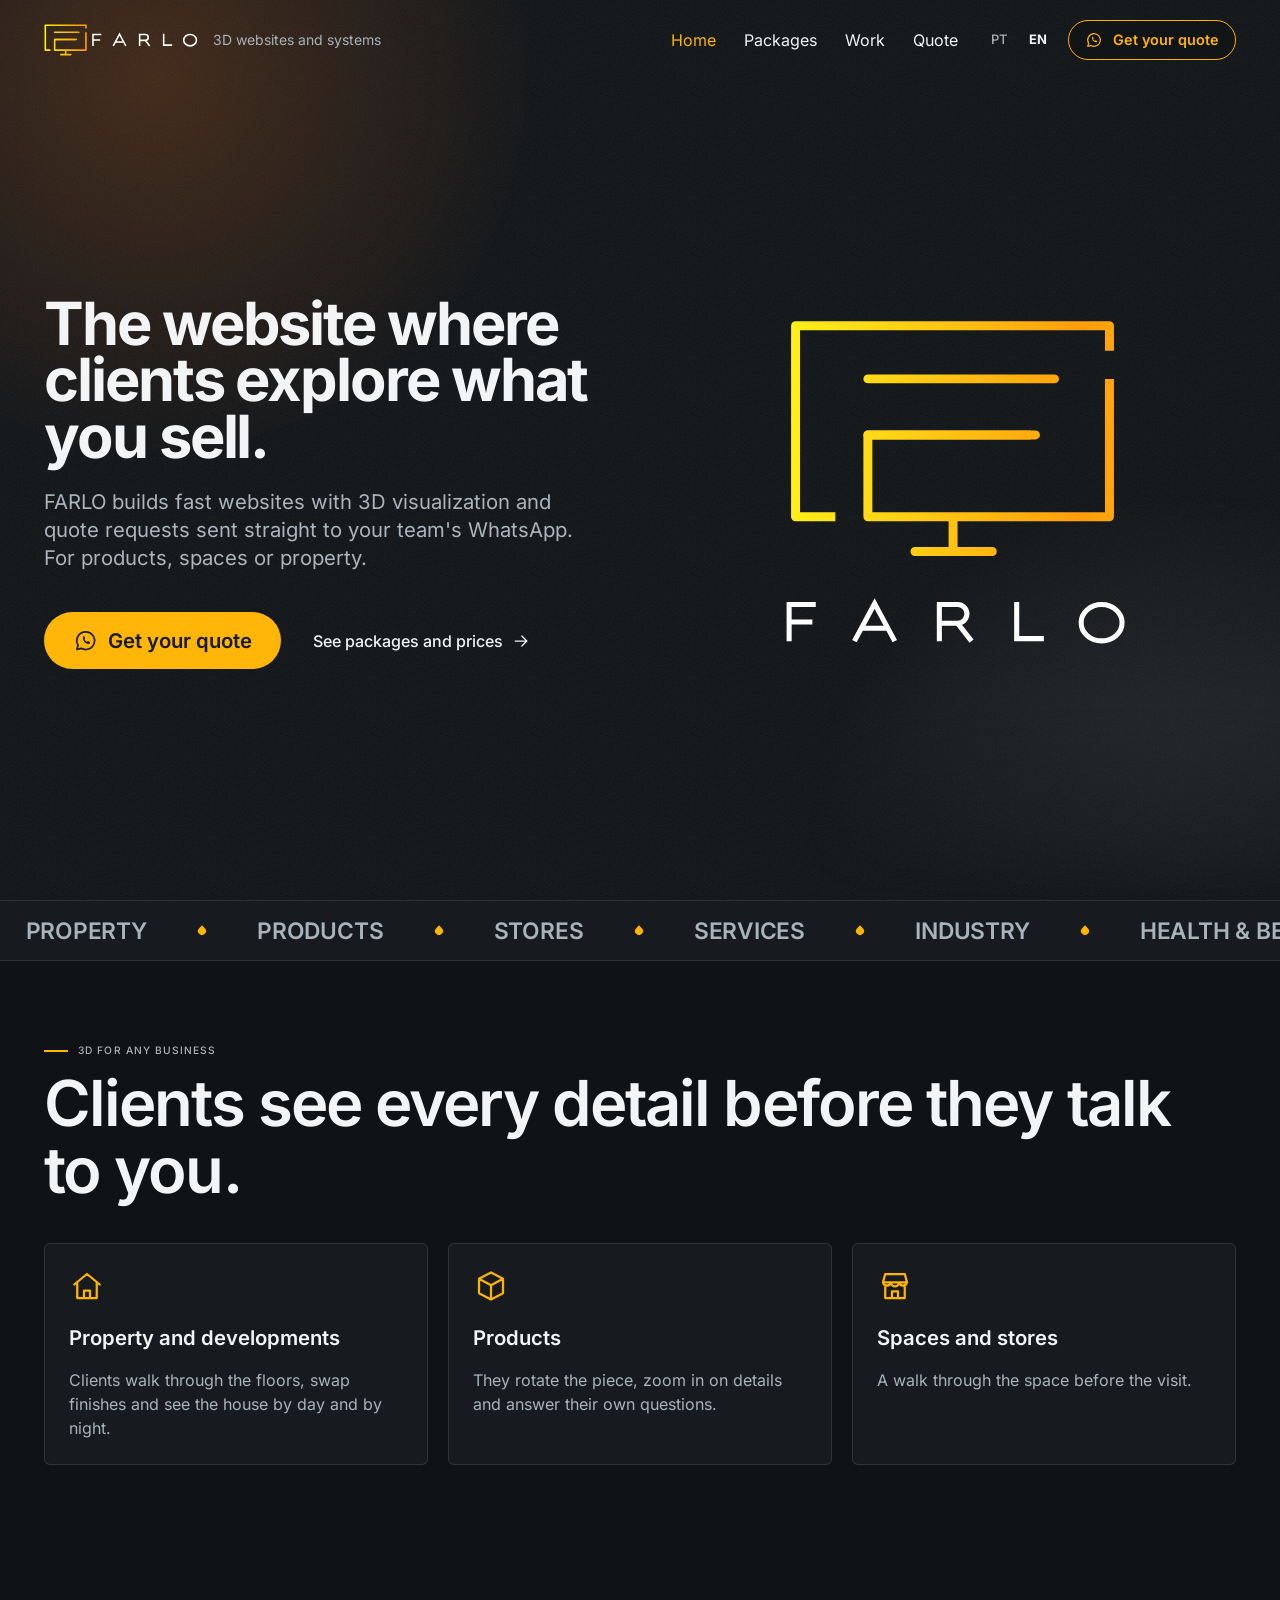
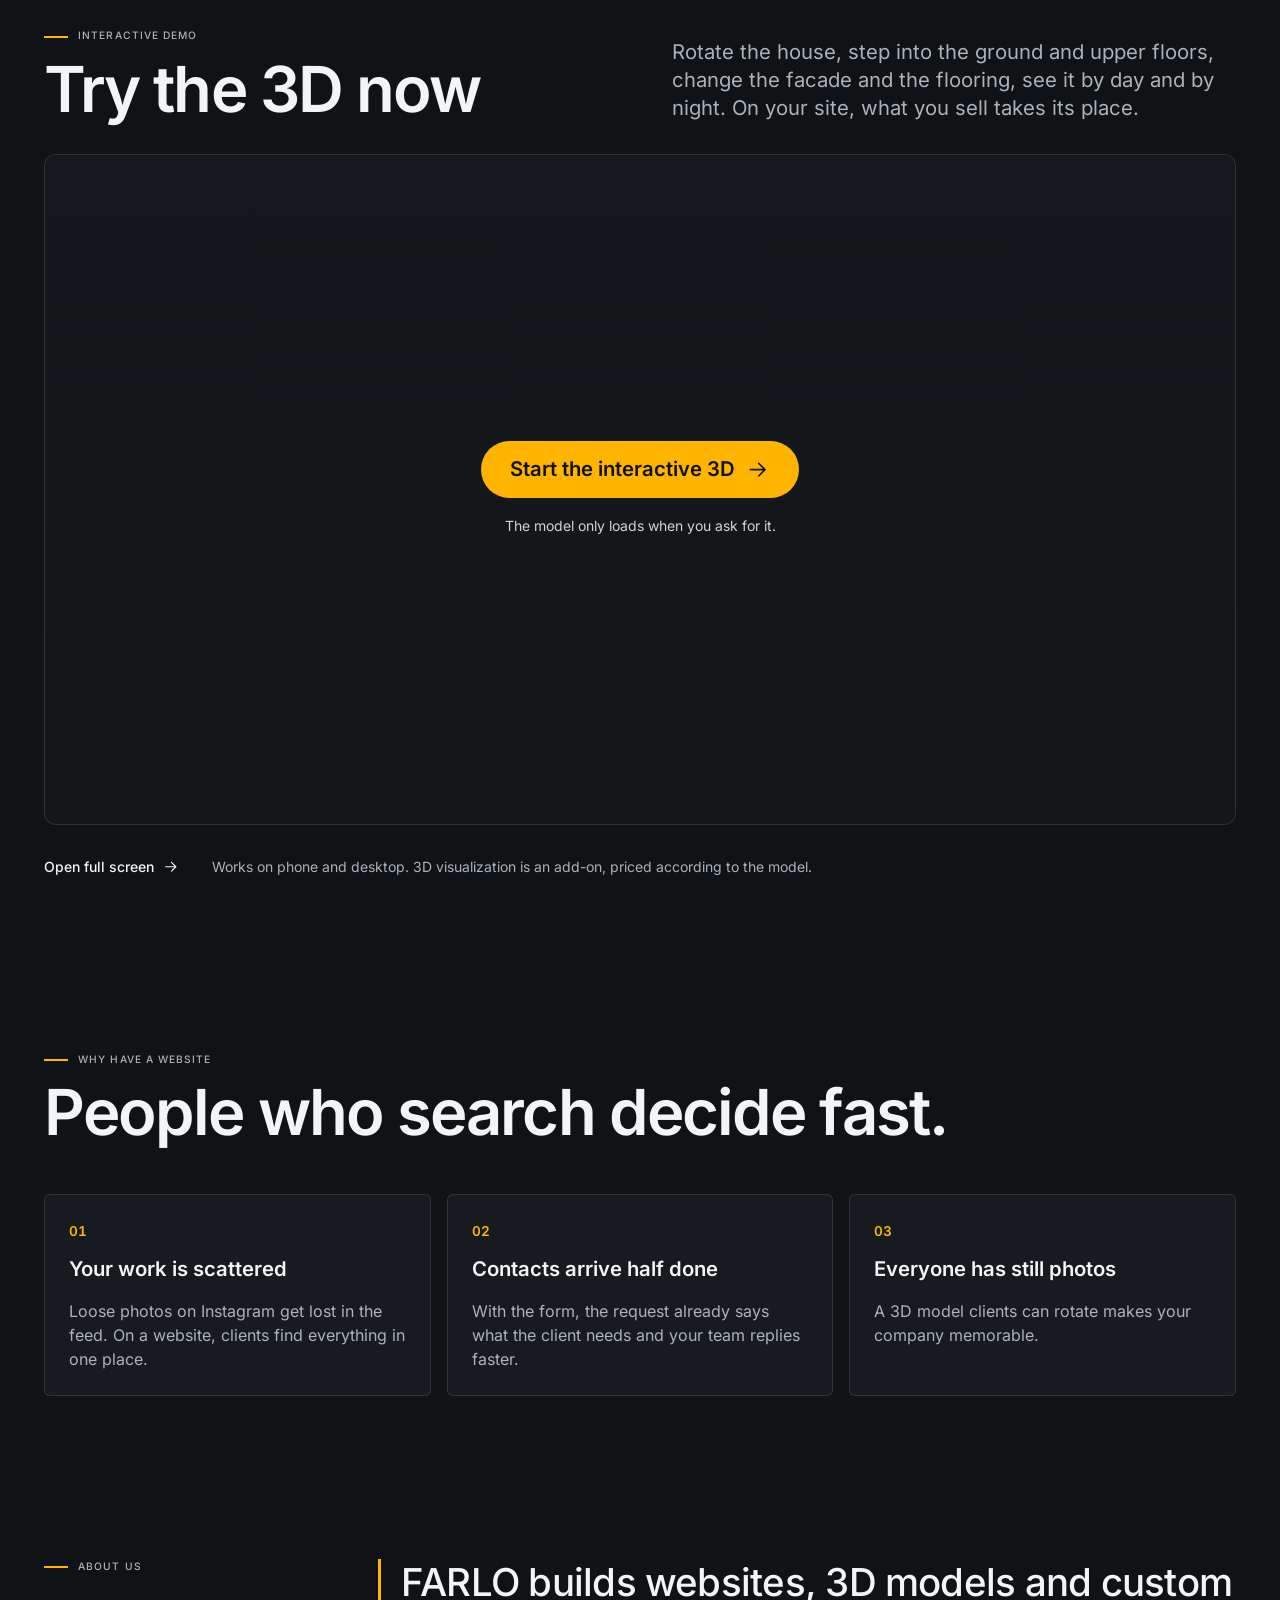
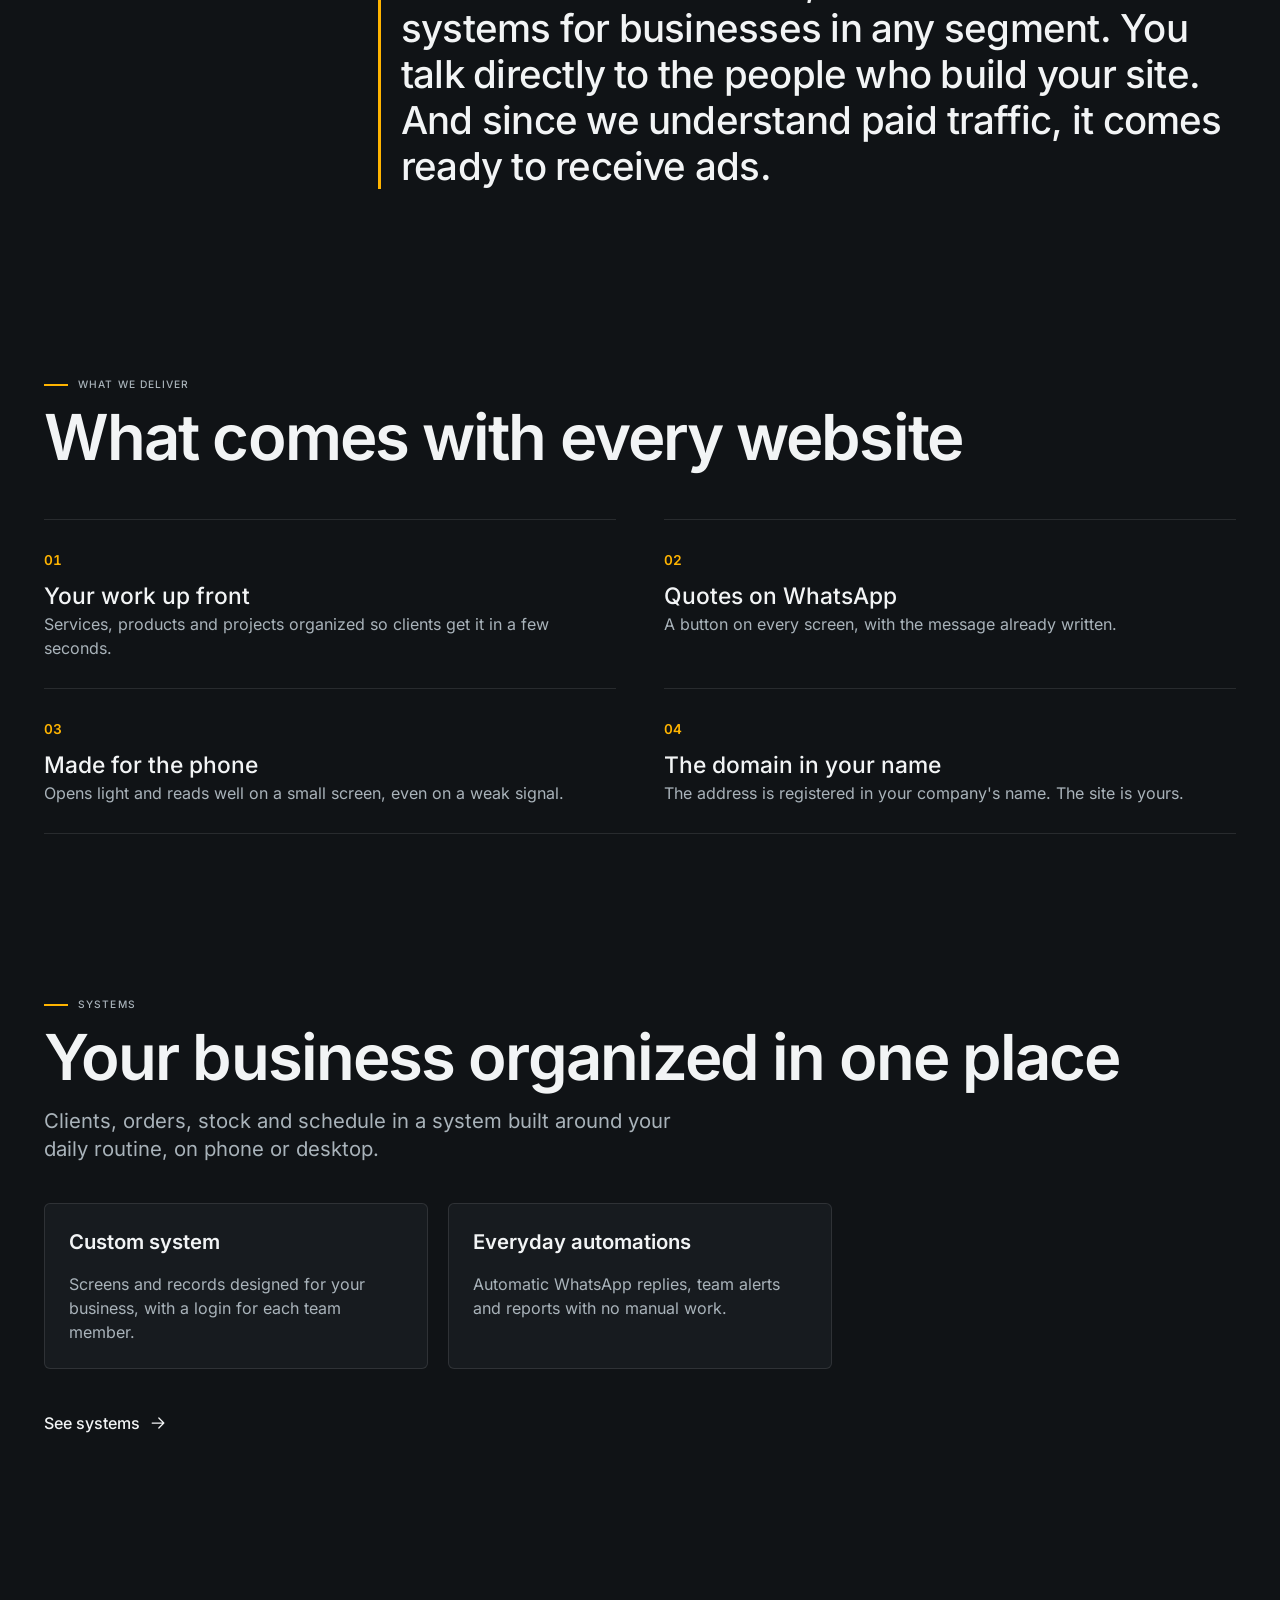
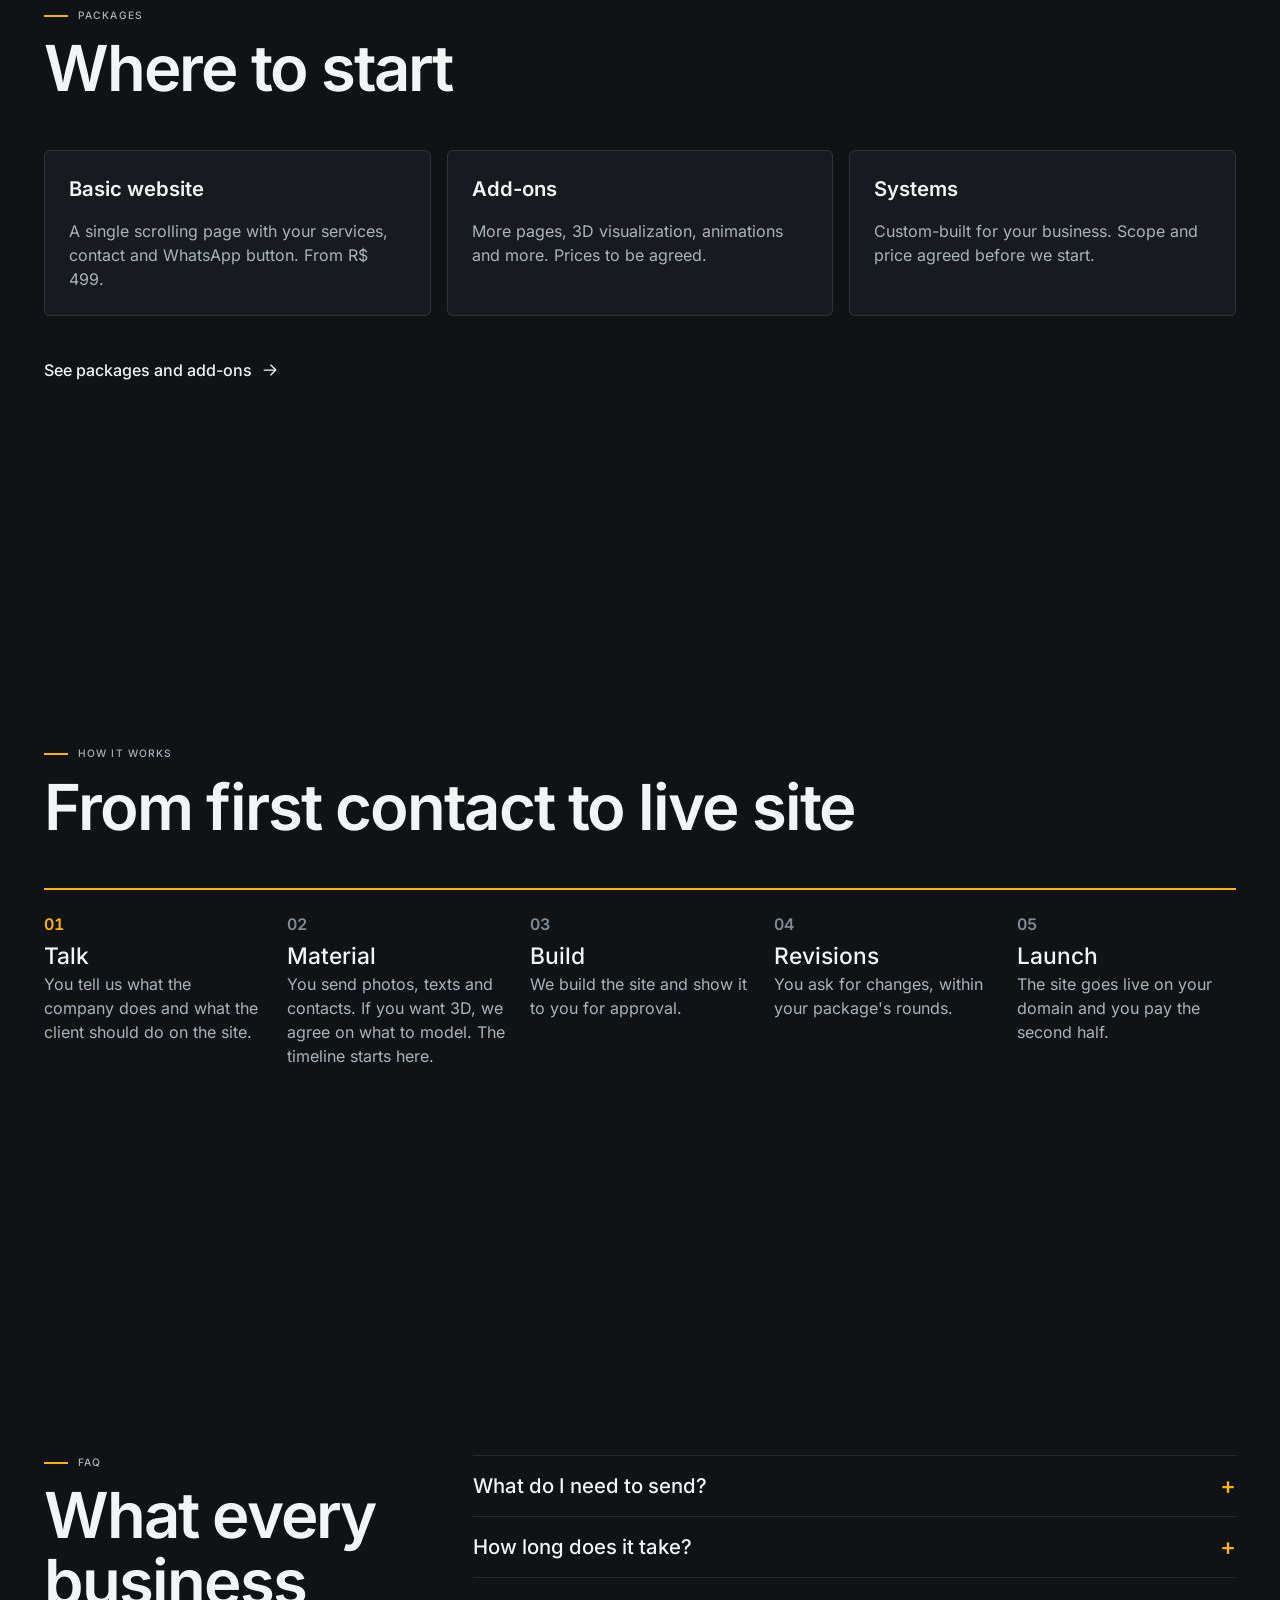
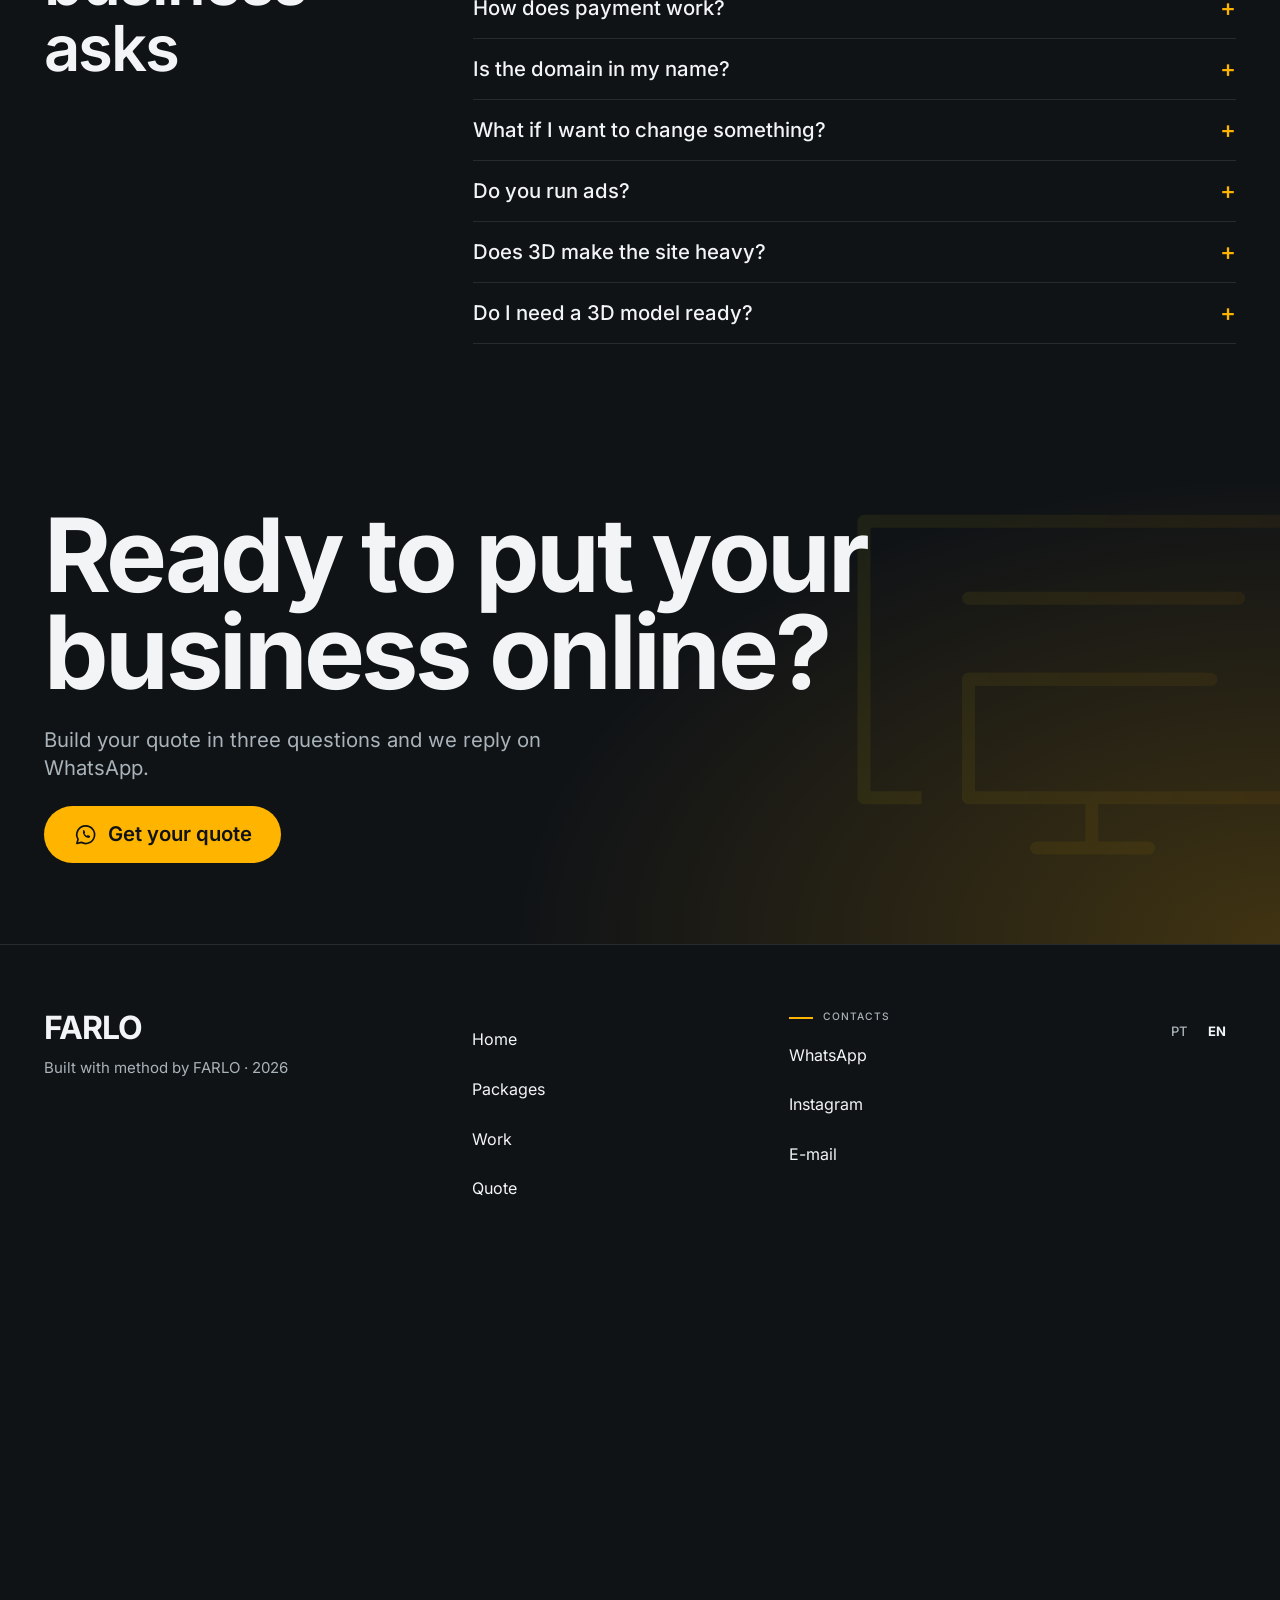
==== commit 12ca42af: "site: todo contato passa pela página de orçamento - Botões e links de WhatsApp (topo, menu do celula" ====
--- a/en/index.html
+++ b/en/index.html
@@ -59,14 +59,14 @@
     <nav class="site-nav" aria-label="Main" data-i18n-attr="aria-label:nav.aria"><ul class="site-nav__list"><li><a class="roll" href="index.html" data-i18n="nav.home" aria-current="page"><span class="roll__a">Home</span><span class="roll__b" aria-hidden="true">Home</span></a></li><li><a class="roll" href="packages.html" data-i18n="nav.packages"><span class="roll__a">Packages</span><span class="roll__b" aria-hidden="true">Packages</span></a></li><li><a class="roll" href="portfolio.html" data-i18n="nav.work"><span class="roll__a">Work</span><span class="roll__b" aria-hidden="true">Work</span></a></li><li><a class="roll" href="contact.html" data-i18n="nav.contact"><span class="roll__a">Quote</span><span class="roll__b" aria-hidden="true">Quote</span></a></li></ul></nav>
     <div class="site-header__tools">
       <div class="lang" role="group" aria-label="Language" data-i18n-attr="aria-label:lang.aria"><a class="lang__link" lang="pt-BR" hreflang="pt-BR" href="../index.html" data-lang-switch="pt" aria-label="Português">PT</a><a class="lang__link" lang="en" hreflang="en" href="index.html" data-lang-switch="en" aria-label="English" aria-current="true">EN</a></div>
-      <a class="btn btn--wa btn--sm btn--header" href="https://wa.me/5562992617854?text=Hi%21%20I%20found%20you%20through%20the%20FARLO%20website%20and%20I%20want%20a%20website%20for%20my%20business." data-wa target="_blank" rel="noopener noreferrer" aria-label="Talk to FARLO on WhatsApp (opens in a new tab)" data-i18n-attr="aria-label:wa.aria"><svg class="icon" viewBox="0 0 24 24" aria-hidden="true" focusable="false"><path d="M12 3.6a8.4 8.4 0 0 0-7.2 12.7L3.7 20.4l4.2-1.1A8.4 8.4 0 1 0 12 3.6Z" fill="none" stroke="currentColor" stroke-width="1.6" stroke-linejoin="round"/><path d="M9.2 8.2c.2-.4.5-.4.7-.4h.5c.2 0 .4.1.5.4l.6 1.5c.1.2 0 .5-.1.6l-.5.6c.4.9 1.3 1.8 2.2 2.2l.6-.5c.2-.1.4-.2.6-.1l1.5.6c.3.1.4.3.4.5v.5c0 .2 0 .5-.4.7-.5.3-1.2.4-1.9.2-2.1-.6-3.8-2.3-4.4-4.4-.2-.7-.1-1.4.2-1.9Z" fill="currentColor"/></svg><span class="btn__text" data-i18n="wa.label">WhatsApp</span></a>
+      <a class="btn btn--wa btn--sm btn--header" href="contact.html#form-title" aria-label="Get your quote" data-i18n-attr="aria-label:cta.quote"><svg class="icon" viewBox="0 0 24 24" aria-hidden="true" focusable="false"><path d="M12 3.6a8.4 8.4 0 0 0-7.2 12.7L3.7 20.4l4.2-1.1A8.4 8.4 0 1 0 12 3.6Z" fill="none" stroke="currentColor" stroke-width="1.6" stroke-linejoin="round"/><path d="M9.2 8.2c.2-.4.5-.4.7-.4h.5c.2 0 .4.1.5.4l.6 1.5c.1.2 0 .5-.1.6l-.5.6c.4.9 1.3 1.8 2.2 2.2l.6-.5c.2-.1.4-.2.6-.1l1.5.6c.3.1.4.3.4.5v.5c0 .2 0 .5-.4.7-.5.3-1.2.4-1.9.2-2.1-.6-3.8-2.3-4.4-4.4-.2-.7-.1-1.4.2-1.9Z" fill="currentColor"/></svg><span class="btn__text" data-i18n="cta.quote">Get your quote</span></a>
       <button class="menu-btn" type="button" aria-expanded="false" aria-controls="menu" data-menu-toggle><span class="menu-btn__open" data-i18n="nav.menu">Menu</span><span class="menu-btn__close" data-i18n="nav.close">Close</span></button>
     </div>
   </div>
 </header>
 <div class="menu" id="menu" role="dialog" aria-modal="true" aria-label="Navigation menu" data-i18n-attr="aria-label:nav.panel" hidden>
   <nav class="menu__nav" aria-label="Main" data-i18n-attr="aria-label:nav.aria"><ul class="menu__list"><li><a href="index.html" data-i18n="nav.home" aria-current="page">Home</a></li><li><a href="packages.html" data-i18n="nav.packages">Packages</a></li><li><a href="portfolio.html" data-i18n="nav.work">Work</a></li><li><a href="contact.html" data-i18n="nav.contact">Quote</a></li></ul></nav>
-  <div class="menu__foot"><div class="lang" role="group" aria-label="Language" data-i18n-attr="aria-label:lang.aria"><a class="lang__link" lang="pt-BR" hreflang="pt-BR" href="../index.html" data-lang-switch="pt" aria-label="Português">PT</a><a class="lang__link" lang="en" hreflang="en" href="index.html" data-lang-switch="en" aria-label="English" aria-current="true">EN</a></div><a class="btn btn--wa " href="https://wa.me/5562992617854?text=Hi%21%20I%20found%20you%20through%20the%20FARLO%20website%20and%20I%20want%20a%20website%20for%20my%20business." data-wa target="_blank" rel="noopener noreferrer" aria-label="Talk to FARLO on WhatsApp (opens in a new tab)" data-i18n-attr="aria-label:wa.aria"><svg class="icon" viewBox="0 0 24 24" aria-hidden="true" focusable="false"><path d="M12 3.6a8.4 8.4 0 0 0-7.2 12.7L3.7 20.4l4.2-1.1A8.4 8.4 0 1 0 12 3.6Z" fill="none" stroke="currentColor" stroke-width="1.6" stroke-linejoin="round"/><path d="M9.2 8.2c.2-.4.5-.4.7-.4h.5c.2 0 .4.1.5.4l.6 1.5c.1.2 0 .5-.1.6l-.5.6c.4.9 1.3 1.8 2.2 2.2l.6-.5c.2-.1.4-.2.6-.1l1.5.6c.3.1.4.3.4.5v.5c0 .2 0 .5-.4.7-.5.3-1.2.4-1.9.2-2.1-.6-3.8-2.3-4.4-4.4-.2-.7-.1-1.4.2-1.9Z" fill="currentColor"/></svg><span class="btn__text" data-i18n="wa.label">WhatsApp</span></a></div>
+  <div class="menu__foot"><div class="lang" role="group" aria-label="Language" data-i18n-attr="aria-label:lang.aria"><a class="lang__link" lang="pt-BR" hreflang="pt-BR" href="../index.html" data-lang-switch="pt" aria-label="Português">PT</a><a class="lang__link" lang="en" hreflang="en" href="index.html" data-lang-switch="en" aria-label="English" aria-current="true">EN</a></div><a class="btn btn--wa" href="contact.html#form-title"><svg class="icon" viewBox="0 0 24 24" aria-hidden="true" focusable="false"><path d="M12 3.6a8.4 8.4 0 0 0-7.2 12.7L3.7 20.4l4.2-1.1A8.4 8.4 0 1 0 12 3.6Z" fill="none" stroke="currentColor" stroke-width="1.6" stroke-linejoin="round"/><path d="M9.2 8.2c.2-.4.5-.4.7-.4h.5c.2 0 .4.1.5.4l.6 1.5c.1.2 0 .5-.1.6l-.5.6c.4.9 1.3 1.8 2.2 2.2l.6-.5c.2-.1.4-.2.6-.1l1.5.6c.3.1.4.3.4.5v.5c0 .2 0 .5-.4.7-.5.3-1.2.4-1.9.2-2.1-.6-3.8-2.3-4.4-4.4-.2-.7-.1-1.4.2-1.9Z" fill="currentColor"/></svg><span class="btn__text" data-i18n="cta.quote">Get your quote</span></a></div>
 </div>
 <div id="smooth-wrapper" data-fx="smooth">
 <div id="smooth-content">
@@ -77,7 +77,7 @@
     <div class="hero__copy">
       <h1 class="display hero__title" id="hero-title" data-fx="split" data-fx-type="lines,chars" data-fx-stagger=".03" data-i18n="hero.title">The website where clients explore what you sell.</h1>
       <p class="t-lg hero__sub" data-i18n="hero.sub">FARLO builds fast websites with 3D visualization and quote requests sent straight to your team's WhatsApp. For products, spaces or property.</p>
-      <div class="hero__actions"><a class="btn btn--wa btn--lg" href="https://wa.me/5562992617854?text=Hi%21%20I%20found%20you%20through%20the%20FARLO%20website%20and%20I%20want%20a%20website%20for%20my%20business." data-wa target="_blank" rel="noopener noreferrer" aria-label="Talk to FARLO on WhatsApp (opens in a new tab)" data-i18n-attr="aria-label:wa.aria" data-fx="magnetic"><svg class="icon" viewBox="0 0 24 24" aria-hidden="true" focusable="false"><path d="M12 3.6a8.4 8.4 0 0 0-7.2 12.7L3.7 20.4l4.2-1.1A8.4 8.4 0 1 0 12 3.6Z" fill="none" stroke="currentColor" stroke-width="1.6" stroke-linejoin="round"/><path d="M9.2 8.2c.2-.4.5-.4.7-.4h.5c.2 0 .4.1.5.4l.6 1.5c.1.2 0 .5-.1.6l-.5.6c.4.9 1.3 1.8 2.2 2.2l.6-.5c.2-.1.4-.2.6-.1l1.5.6c.3.1.4.3.4.5v.5c0 .2 0 .5-.4.7-.5.3-1.2.4-1.9.2-2.1-.6-3.8-2.3-4.4-4.4-.2-.7-.1-1.4.2-1.9Z" fill="currentColor"/></svg><span class="btn__text" data-i18n="hero.cta">Talk on WhatsApp</span></a><a class="link-arrow" href="packages.html"><span data-i18n="hero.link">See packages and prices</span><svg class="icon" viewBox="0 0 24 24" aria-hidden="true" focusable="false"><path d="M5 12h14M13 6l6 6-6 6" fill="none" stroke="currentColor" stroke-width="1.5" stroke-linecap="round" stroke-linejoin="round"/></svg></a></div>
+      <div class="hero__actions"><a class="btn btn--wa btn--lg" href="contact.html#form-title"><svg class="icon" viewBox="0 0 24 24" aria-hidden="true" focusable="false"><path d="M12 3.6a8.4 8.4 0 0 0-7.2 12.7L3.7 20.4l4.2-1.1A8.4 8.4 0 1 0 12 3.6Z" fill="none" stroke="currentColor" stroke-width="1.6" stroke-linejoin="round"/><path d="M9.2 8.2c.2-.4.5-.4.7-.4h.5c.2 0 .4.1.5.4l.6 1.5c.1.2 0 .5-.1.6l-.5.6c.4.9 1.3 1.8 2.2 2.2l.6-.5c.2-.1.4-.2.6-.1l1.5.6c.3.1.4.3.4.5v.5c0 .2 0 .5-.4.7-.5.3-1.2.4-1.9.2-2.1-.6-3.8-2.3-4.4-4.4-.2-.7-.1-1.4.2-1.9Z" fill="currentColor"/></svg><span class="btn__text" data-i18n="cta.quote">Get your quote</span></a><a class="link-arrow" href="packages.html"><span data-i18n="hero.link">See packages and prices</span><svg class="icon" viewBox="0 0 24 24" aria-hidden="true" focusable="false"><path d="M5 12h14M13 6l6 6-6 6" fill="none" stroke="currentColor" stroke-width="1.5" stroke-linecap="round" stroke-linejoin="round"/></svg></a></div>
     </div>
     <div class="hero__stage" data-hero3d data-three="../js/vendor/three.min.js">
       <div class="hero__fallback" aria-hidden="true"><img src="../assets/img/logo/farlo-logo-stacked.svg" width="628" height="596" alt=""></div>
@@ -218,8 +218,8 @@
 <section class="section cta" id="cta" aria-labelledby="cta-title">
   <div class="container cta__inner">
     <h2 class="display cta__title" id="cta-title" data-fx="reveal" data-i18n="cta.title">Ready to put your business online?</h2>
-    <p class="t-lg cta__text" data-i18n="cta.text">Message us on WhatsApp, tell us what your company does and we'll point you to the right package.</p>
-    <div class="cta__actions"><a class="btn btn--wa btn--lg" href="https://wa.me/5562992617854?text=Hi%21%20I%20found%20you%20through%20the%20FARLO%20website%20and%20I%20want%20a%20website%20for%20my%20business." data-wa target="_blank" rel="noopener noreferrer" aria-label="Talk to FARLO on WhatsApp (opens in a new tab)" data-i18n-attr="aria-label:wa.aria" data-fx="magnetic"><svg class="icon" viewBox="0 0 24 24" aria-hidden="true" focusable="false"><path d="M12 3.6a8.4 8.4 0 0 0-7.2 12.7L3.7 20.4l4.2-1.1A8.4 8.4 0 1 0 12 3.6Z" fill="none" stroke="currentColor" stroke-width="1.6" stroke-linejoin="round"/><path d="M9.2 8.2c.2-.4.5-.4.7-.4h.5c.2 0 .4.1.5.4l.6 1.5c.1.2 0 .5-.1.6l-.5.6c.4.9 1.3 1.8 2.2 2.2l.6-.5c.2-.1.4-.2.6-.1l1.5.6c.3.1.4.3.4.5v.5c0 .2 0 .5-.4.7-.5.3-1.2.4-1.9.2-2.1-.6-3.8-2.3-4.4-4.4-.2-.7-.1-1.4.2-1.9Z" fill="currentColor"/></svg><span class="btn__text" data-i18n="wa.label">WhatsApp</span></a></div>
+    <p class="t-lg cta__text" data-i18n="cta.text">Build your quote in three questions and we reply on WhatsApp.</p>
+    <div class="cta__actions"><a class="btn btn--wa btn--lg" href="contact.html#form-title"><svg class="icon" viewBox="0 0 24 24" aria-hidden="true" focusable="false"><path d="M12 3.6a8.4 8.4 0 0 0-7.2 12.7L3.7 20.4l4.2-1.1A8.4 8.4 0 1 0 12 3.6Z" fill="none" stroke="currentColor" stroke-width="1.6" stroke-linejoin="round"/><path d="M9.2 8.2c.2-.4.5-.4.7-.4h.5c.2 0 .4.1.5.4l.6 1.5c.1.2 0 .5-.1.6l-.5.6c.4.9 1.3 1.8 2.2 2.2l.6-.5c.2-.1.4-.2.6-.1l1.5.6c.3.1.4.3.4.5v.5c0 .2 0 .5-.4.7-.5.3-1.2.4-1.9.2-2.1-.6-3.8-2.3-4.4-4.4-.2-.7-.1-1.4.2-1.9Z" fill="currentColor"/></svg><span class="btn__text" data-i18n="cta.quote">Get your quote</span></a></div>
   </div>
 </section>
 </main>
@@ -228,7 +228,7 @@
     <div><p class="site-footer__mark">FARLO</p><p class="site-footer__made"><span data-i18n="footer.made">Built with method by FARLO</span> · 2026</p></div>
     <nav aria-label="Footer" data-i18n-attr="aria-label:footer.nav"><ul class="site-footer__list"><li><a href="index.html" data-i18n="nav.home">Home</a></li><li><a href="packages.html" data-i18n="nav.packages">Packages</a></li><li><a href="portfolio.html" data-i18n="nav.work">Work</a></li><li><a href="contact.html" data-i18n="nav.contact">Quote</a></li></ul></nav>
     <div><p class="overline" data-i18n="footer.contacts">Contacts</p><ul class="site-footer__list">
-      <li><a href="https://wa.me/5562992617854?text=Hi%21%20I%20found%20you%20through%20the%20FARLO%20website%20and%20I%20want%20a%20website%20for%20my%20business." data-wa target="_blank" rel="noopener noreferrer">WhatsApp</a></li>
+      <li><a href="contact.html#form-title">WhatsApp</a></li>
       <li><a href="https://www.instagram.com/matheus.farlo/" target="_blank" rel="noopener noreferrer">Instagram</a></li>
       <li><a href="mailto:contato@farlo.online">E-mail</a></li>
       </ul></div>
--- a/css/main.css
+++ b/css/main.css
@@ -600,6 +600,11 @@
 .page-nav { display: flex; flex-wrap: wrap; gap: .5rem; margin-top: 1.75rem; }
 .page-nav .chip3d { text-decoration: none; display: inline-flex; align-items: center; font: inherit; font-size: .85rem; font-weight: 600; color: var(--muted); background: var(--c-800); border: 1px solid var(--border); border-radius: var(--radius-pill); padding: .45rem 1rem; min-height: 2.25rem; }
 .page-nav .chip3d:hover { color: var(--lime); border-color: var(--lime); }
+.page-nav { gap: .75rem; }
+.page-nav .chip3d { gap: .5rem; font-size: .95rem; color: var(--lime); border-color: color-mix(in srgb, var(--lime) 60%, transparent); background: color-mix(in srgb, var(--lime) 8%, var(--c-800)); padding: .6rem 1.25rem; min-height: 2.75rem; cursor: pointer; transition: background-color var(--t-fast) var(--ease), color var(--t-fast) var(--ease), transform var(--t-fast) var(--ease); }
+.page-nav .chip3d::after { content: "\2193"; font-weight: 700; transition: transform var(--t-fast) var(--ease); }
+.page-nav .chip3d:hover, .page-nav .chip3d:focus-visible { background: var(--lime); color: var(--on-accent); border-color: var(--lime); }
+.page-nav .chip3d:hover::after { transform: translateY(2px); }
 .packs-page > .container > h2 { margin-bottom: 1.5rem; }
 .automations { border-top: 1px solid var(--border); scroll-margin-top: var(--header-h); }
 #sites { scroll-margin-top: var(--header-h); }
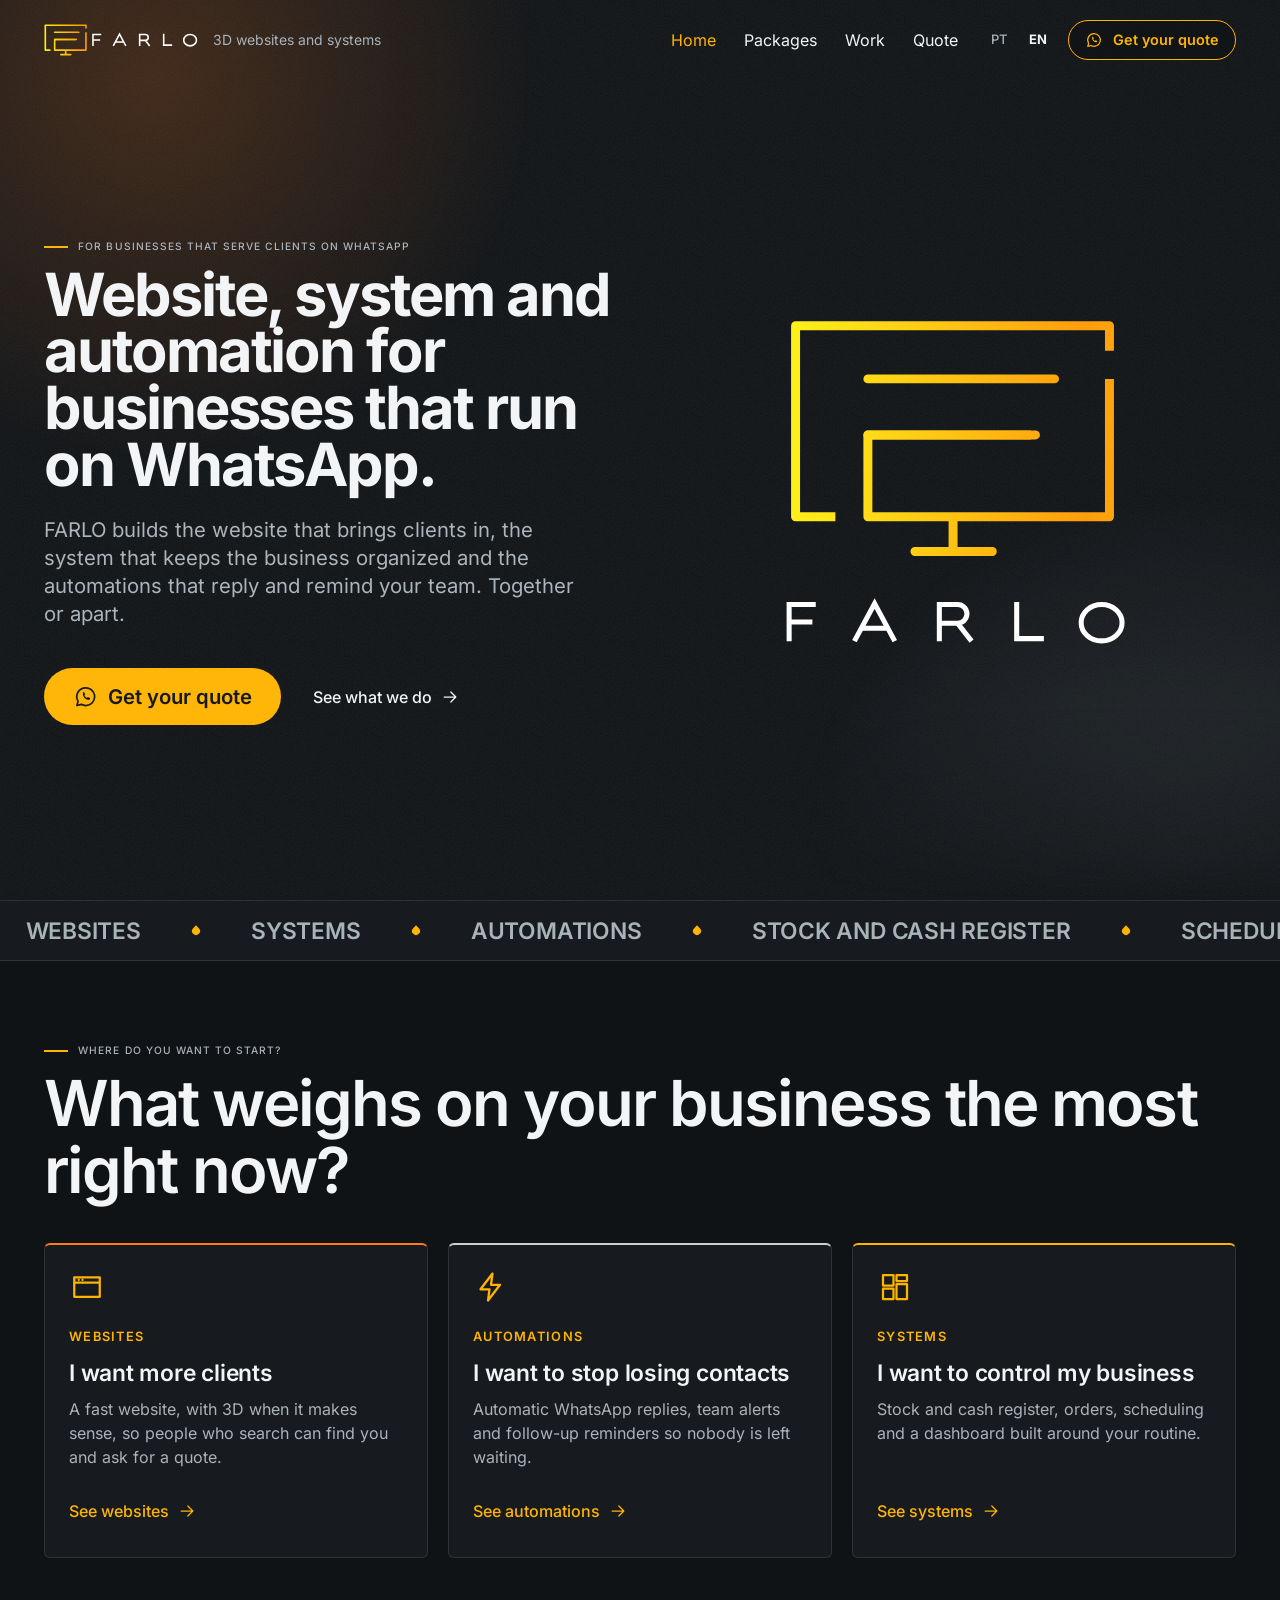
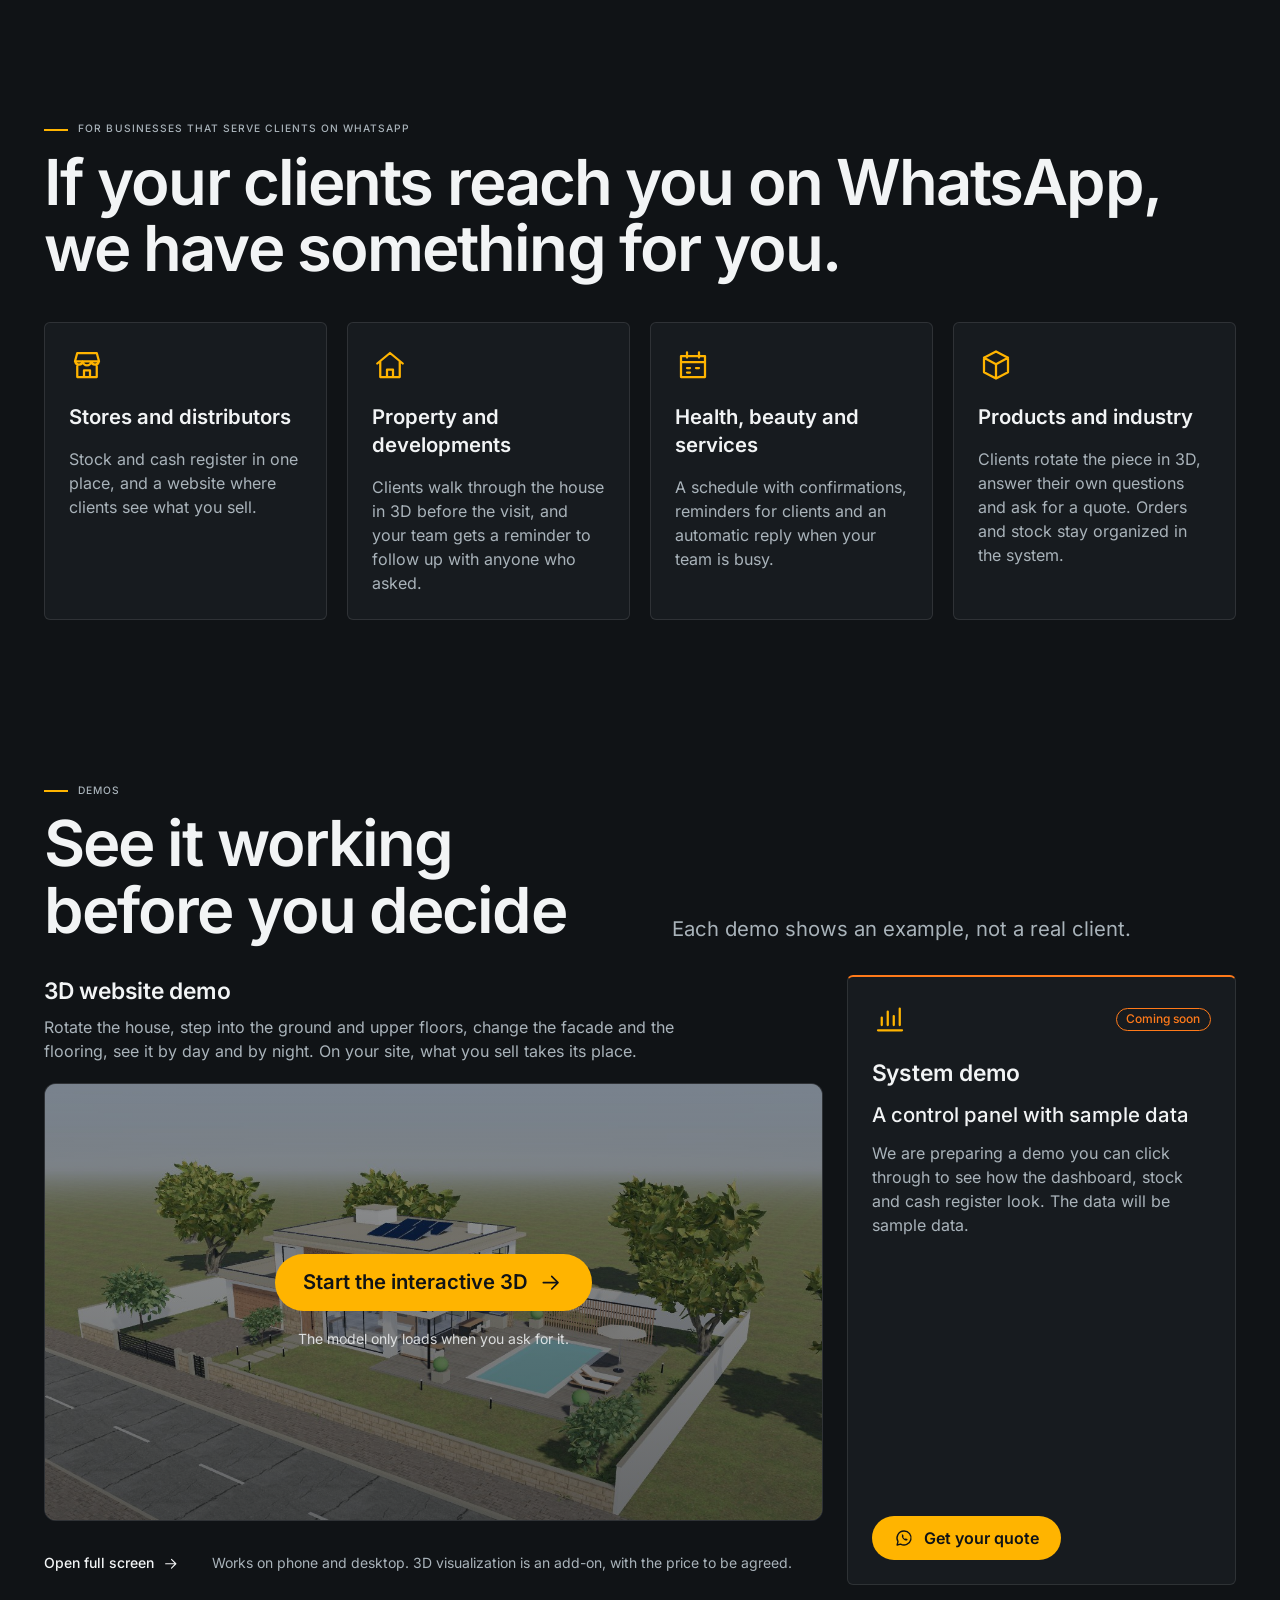
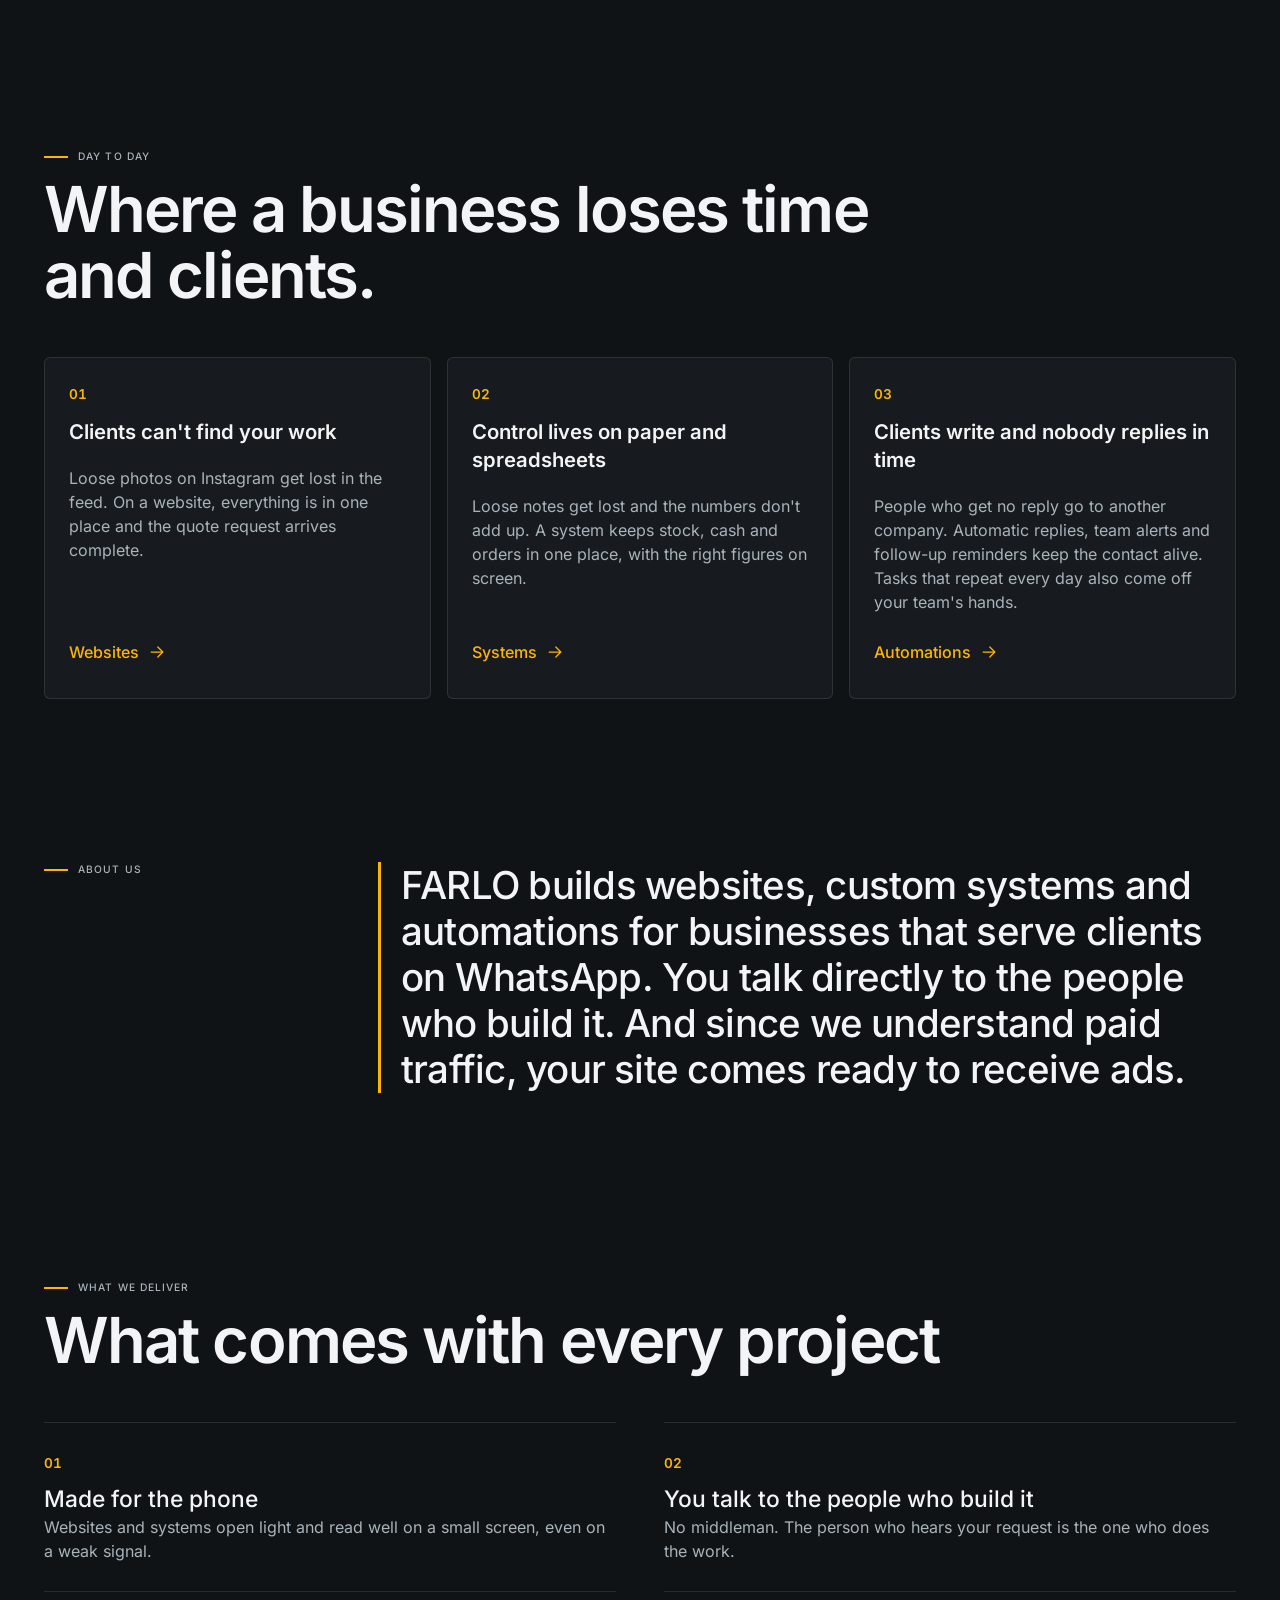
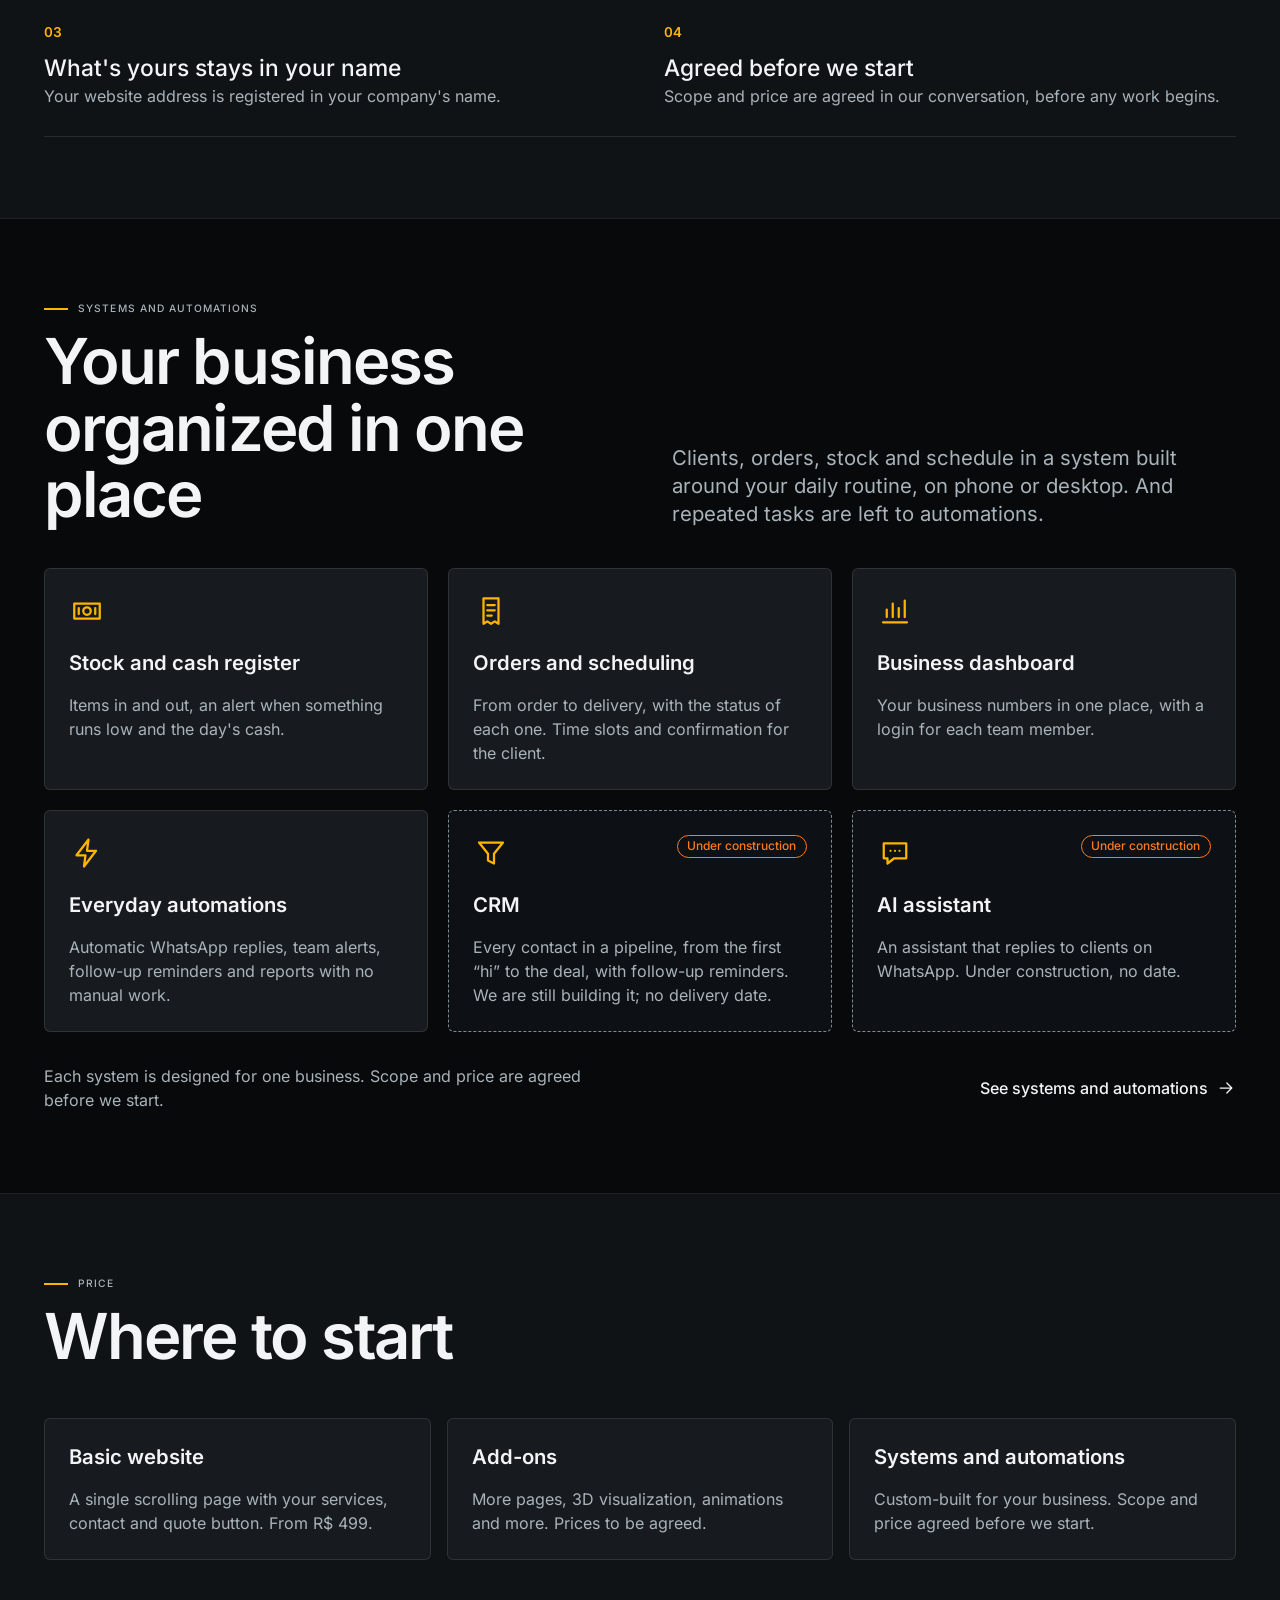
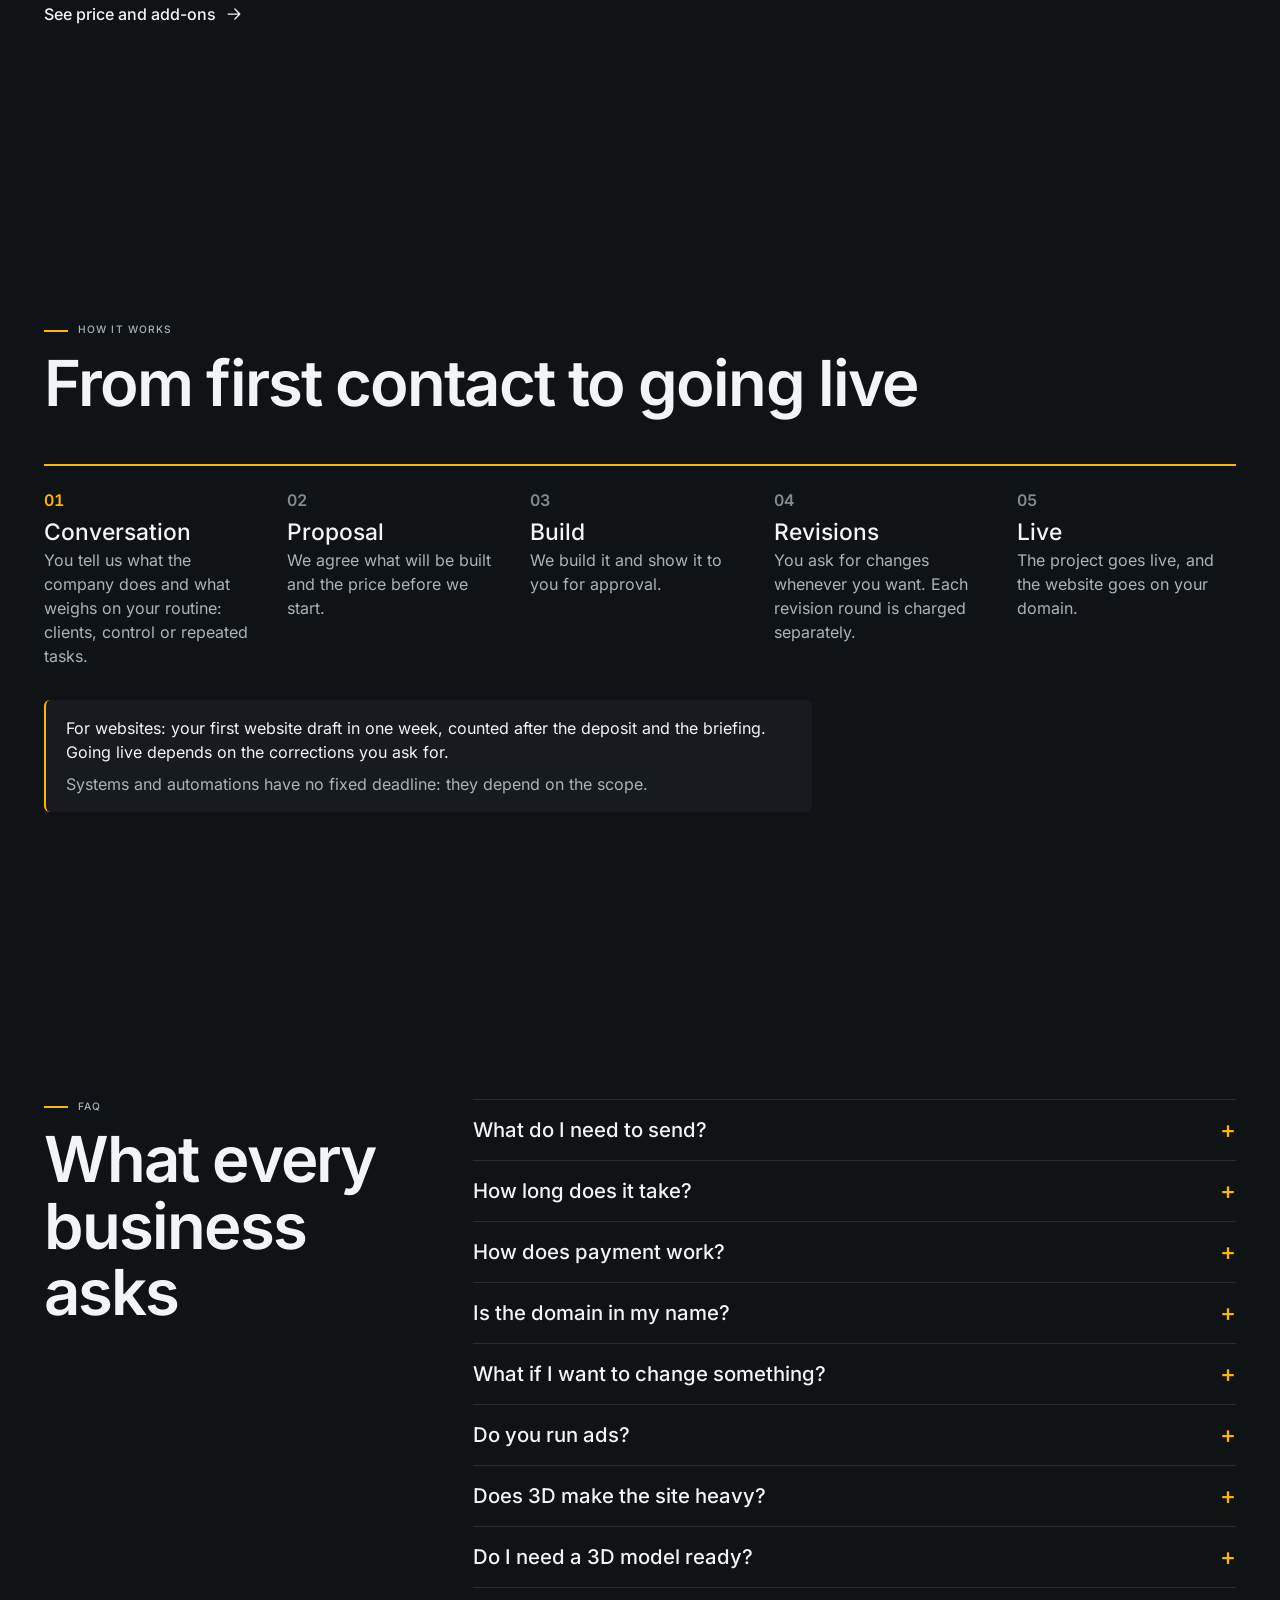
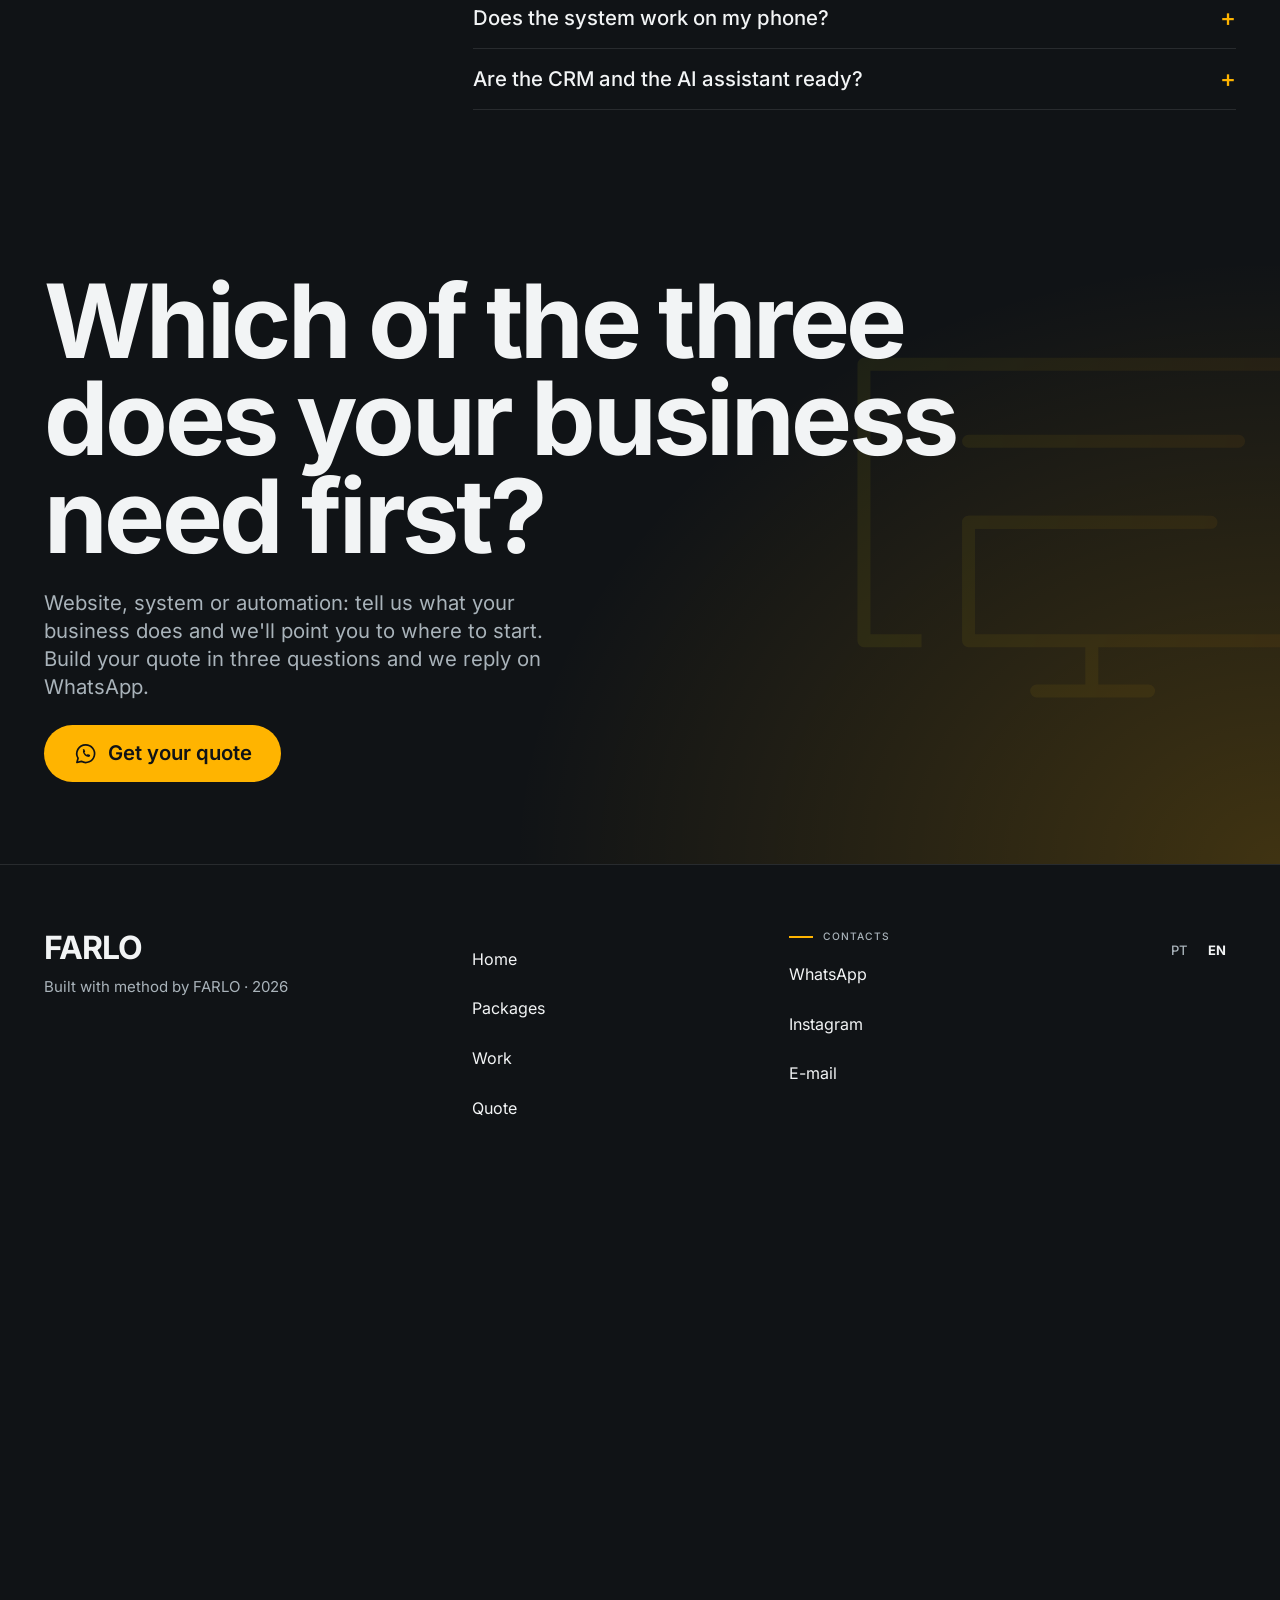
==== commit f6ad27bc: "home v2: três linhas (sites, sistemas, automações) - nova seção "portas" (3 cartões por intenção) lo" ====
--- a/en/index.html
+++ b/en/index.html
@@ -5,8 +5,8 @@
 <meta http-equiv="Content-Security-Policy" content="default-src 'self'; script-src 'self'; style-src 'self'; img-src 'self' data: blob:; font-src 'self'; media-src 'self'; connect-src 'self' blob:; worker-src 'self' blob:; object-src 'none'; base-uri 'self'; form-action 'self'">
 <meta name="referrer" content="strict-origin-when-cross-origin">
 <meta name="viewport" content="width=device-width, initial-scale=1">
-<title>FARLO | 3D websites and systems for businesses</title>
-<meta name="description" content="FARLO builds fast websites with 3D visualization and custom systems. Clients explore your product, space or property and ask for a quote on WhatsApp.">
+<title>FARLO | Websites, systems and automations for your business</title>
+<meta name="description" content="FARLO builds websites, systems and automations for businesses that serve clients on WhatsApp. Together or apart. Websites from R$ 499.">
 
 <meta name="theme-color" content="#101316">
 <meta name="color-scheme" content="dark">
@@ -16,8 +16,8 @@
 <link rel="alternate" hreflang="x-default" href="https://farlo.online/index.html">
 <meta property="og:type" content="website">
 <meta property="og:site_name" content="FARLO">
-<meta property="og:title" content="FARLO | 3D websites and systems for businesses">
-<meta property="og:description" content="FARLO builds fast websites with 3D visualization and custom systems. Clients explore your product, space or property and ask for a quote on WhatsApp.">
+<meta property="og:title" content="FARLO | Websites, systems and automations for your business">
+<meta property="og:description" content="FARLO builds websites, systems and automations for businesses that serve clients on WhatsApp. Together or apart. Websites from R$ 499.">
 <meta property="og:url" content="https://farlo.online/en/index.html">
 <meta property="og:locale" content="en_US">
 <meta property="og:image" content="https://farlo.online/assets/img/og/og-farlo.jpg">
@@ -48,7 +48,7 @@
 <script defer src="../js/fx/process.js"></script>
 <script defer src="../js/home3d.js"></script>
 <script defer src="../js/main.js"></script>
-<script type="application/ld+json">{"@context":"https://schema.org","@type":"ProfessionalService","name":"FARLO","url":"https://farlo.online/","email":"contato@farlo.online","telephone":"+55-62-99261-7854","image":"https://farlo.online/assets/img/og/og-farlo.jpg","sameAs":["https://www.instagram.com/matheus.farlo/"],"description":"FARLO builds fast websites with 3D visualization and custom systems. Clients explore your product, space or property and ask for a quote on WhatsApp.","inLanguage":"en"}</script>
+<script type="application/ld+json">{"@context":"https://schema.org","@type":"ProfessionalService","name":"FARLO","url":"https://farlo.online/","email":"contato@farlo.online","telephone":"+55-62-99261-7854","image":"https://farlo.online/assets/img/og/og-farlo.jpg","sameAs":["https://www.instagram.com/matheus.farlo/"],"description":"FARLO builds websites, systems and automations for businesses that serve clients on WhatsApp. Together or apart. Websites from R$ 499.","inLanguage":"en"}</script>
 </head>
 <body data-page="home" data-lang="en" data-root="../">
 <a class="skip-link" href="#main" data-i18n="skip">Skip to content</a>
@@ -75,9 +75,10 @@
   <div class="hero__glow" aria-hidden="true"></div>
   <div class="container hero__top hero__grid">
     <div class="hero__copy">
-      <h1 class="display hero__title" id="hero-title" data-fx="split" data-fx-type="lines,chars" data-fx-stagger=".03" data-i18n="hero.title">The website where clients explore what you sell.</h1>
-      <p class="t-lg hero__sub" data-i18n="hero.sub">FARLO builds fast websites with 3D visualization and quote requests sent straight to your team's WhatsApp. For products, spaces or property.</p>
-      <div class="hero__actions"><a class="btn btn--wa btn--lg" href="contact.html#form-title"><svg class="icon" viewBox="0 0 24 24" aria-hidden="true" focusable="false"><path d="M12 3.6a8.4 8.4 0 0 0-7.2 12.7L3.7 20.4l4.2-1.1A8.4 8.4 0 1 0 12 3.6Z" fill="none" stroke="currentColor" stroke-width="1.6" stroke-linejoin="round"/><path d="M9.2 8.2c.2-.4.5-.4.7-.4h.5c.2 0 .4.1.5.4l.6 1.5c.1.2 0 .5-.1.6l-.5.6c.4.9 1.3 1.8 2.2 2.2l.6-.5c.2-.1.4-.2.6-.1l1.5.6c.3.1.4.3.4.5v.5c0 .2 0 .5-.4.7-.5.3-1.2.4-1.9.2-2.1-.6-3.8-2.3-4.4-4.4-.2-.7-.1-1.4.2-1.9Z" fill="currentColor"/></svg><span class="btn__text" data-i18n="cta.quote">Get your quote</span></a><a class="link-arrow" href="packages.html"><span data-i18n="hero.link">See packages and prices</span><svg class="icon" viewBox="0 0 24 24" aria-hidden="true" focusable="false"><path d="M5 12h14M13 6l6 6-6 6" fill="none" stroke="currentColor" stroke-width="1.5" stroke-linecap="round" stroke-linejoin="round"/></svg></a></div>
+      <p class="overline hero__label" data-i18n="hero.label">For businesses that serve clients on WhatsApp</p>
+      <h1 class="display hero__title" id="hero-title" data-fx="split" data-fx-type="lines,chars" data-fx-stagger=".03" data-i18n="hero.title">Website, system and automation for businesses that run on WhatsApp.</h1>
+      <p class="t-lg hero__sub" data-i18n="hero.sub">FARLO builds the website that brings clients in, the system that keeps the business organized and the automations that reply and remind your team. Together or apart.</p>
+      <div class="hero__actions"><a class="btn btn--wa btn--lg" href="contact.html#form-title"><svg class="icon" viewBox="0 0 24 24" aria-hidden="true" focusable="false"><path d="M12 3.6a8.4 8.4 0 0 0-7.2 12.7L3.7 20.4l4.2-1.1A8.4 8.4 0 1 0 12 3.6Z" fill="none" stroke="currentColor" stroke-width="1.6" stroke-linejoin="round"/><path d="M9.2 8.2c.2-.4.5-.4.7-.4h.5c.2 0 .4.1.5.4l.6 1.5c.1.2 0 .5-.1.6l-.5.6c.4.9 1.3 1.8 2.2 2.2l.6-.5c.2-.1.4-.2.6-.1l1.5.6c.3.1.4.3.4.5v.5c0 .2 0 .5-.4.7-.5.3-1.2.4-1.9.2-2.1-.6-3.8-2.3-4.4-4.4-.2-.7-.1-1.4.2-1.9Z" fill="currentColor"/></svg><span class="btn__text" data-i18n="cta.quote">Get your quote</span></a><a class="link-arrow" href="packages.html"><span data-i18n="hero.link">See what we do</span><svg class="icon" viewBox="0 0 24 24" aria-hidden="true" focusable="false"><path d="M5 12h14M13 6l6 6-6 6" fill="none" stroke="currentColor" stroke-width="1.5" stroke-linecap="round" stroke-linejoin="round"/></svg></a></div>
     </div>
     <div class="hero__stage" data-hero3d data-three="../js/vendor/three.min.js">
       <div class="hero__fallback" aria-hidden="true"><img src="../assets/img/logo/farlo-logo-stacked.svg" width="628" height="596" alt=""></div>
@@ -93,45 +94,71 @@
   </div>
 </section>
 
-<div class="strip" aria-hidden="true"><div class="strip__track"><span class="strip__item" data-i18n="strip.1">Property</span><span class="strip__item" data-i18n="strip.2">Products</span><span class="strip__item" data-i18n="strip.3">Stores</span><span class="strip__item" data-i18n="strip.4">Services</span><span class="strip__item" data-i18n="strip.5">Industry</span><span class="strip__item" data-i18n="strip.6">Health &amp; beauty</span><span class="strip__item" data-i18n="strip.7">Events</span><span class="strip__item" data-i18n="strip.8">Brands</span><span class="strip__item" data-i18n="strip.1">Property</span><span class="strip__item" data-i18n="strip.2">Products</span><span class="strip__item" data-i18n="strip.3">Stores</span><span class="strip__item" data-i18n="strip.4">Services</span><span class="strip__item" data-i18n="strip.5">Industry</span><span class="strip__item" data-i18n="strip.6">Health &amp; beauty</span><span class="strip__item" data-i18n="strip.7">Events</span><span class="strip__item" data-i18n="strip.8">Brands</span></div></div>
+<div class="strip" aria-hidden="true"><div class="strip__track"><span class="strip__item" data-i18n="strip.1">Websites</span><span class="strip__item" data-i18n="strip.2">Systems</span><span class="strip__item" data-i18n="strip.3">Automations</span><span class="strip__item" data-i18n="strip.4">Stock and cash register</span><span class="strip__item" data-i18n="strip.5">Scheduling</span><span class="strip__item" data-i18n="strip.6">Orders</span><span class="strip__item" data-i18n="strip.7">3D</span><span class="strip__item" data-i18n="strip.8">WhatsApp</span><span class="strip__item" data-i18n="strip.1">Websites</span><span class="strip__item" data-i18n="strip.2">Systems</span><span class="strip__item" data-i18n="strip.3">Automations</span><span class="strip__item" data-i18n="strip.4">Stock and cash register</span><span class="strip__item" data-i18n="strip.5">Scheduling</span><span class="strip__item" data-i18n="strip.6">Orders</span><span class="strip__item" data-i18n="strip.7">3D</span><span class="strip__item" data-i18n="strip.8">WhatsApp</span></div></div>
+
+<section class="section portas" id="portas" aria-labelledby="portas-title">
+  <div class="container">
+    <p class="overline" data-i18n="portas.label">Where do you want to start?</p>
+    <h2 class="t-3xl" id="portas-title" data-fx="reveal" data-i18n="portas.title">What weighs on your business the most right now?</h2>
+    <ul class="portas__list" role="list" data-fx="reveal-batch" data-fx-stagger=".08">
+      <li class="panel porta porta--sites"><svg class="niche__icon" viewBox="0 0 24 24" aria-hidden="true" focusable="false" fill="none" stroke="currentColor" stroke-width="1.5" stroke-linecap="round" stroke-linejoin="round"><path d="M3.5 5.5h17v13h-17zM3.5 9h17M6.5 7.25h.01M9 7.25h.01" /></svg><p class="porta__line" data-i18n="portas.1.line">Websites</p><h3 class="porta__title" data-i18n="portas.1.title">I want more clients</h3><p class="muted" data-i18n="portas.1.text">A fast website, with 3D when it makes sense, so people who search can find you and ask for a quote.</p><p class="porta__foot"><a class="link-arrow porta__link" href="packages.html#sites"><span data-i18n="portas.1.link">See websites</span><svg class="icon" viewBox="0 0 24 24" aria-hidden="true" focusable="false"><path d="M5 12h14M13 6l6 6-6 6" fill="none" stroke="currentColor" stroke-width="1.5" stroke-linecap="round" stroke-linejoin="round"/></svg></a></p></li>
+      <li class="panel porta porta--auto"><svg class="niche__icon" viewBox="0 0 24 24" aria-hidden="true" focusable="false" fill="none" stroke="currentColor" stroke-width="1.5" stroke-linecap="round" stroke-linejoin="round"><path d="M13 3 5 13.5h6L10 21l8-10.5h-6z" /></svg><p class="porta__line" data-i18n="portas.2.line">Automations</p><h3 class="porta__title" data-i18n="portas.2.title">I want to stop losing contacts</h3><p class="muted" data-i18n="portas.2.text">Automatic WhatsApp replies, team alerts and follow-up reminders so nobody is left waiting.</p><p class="porta__foot"><a class="link-arrow porta__link" href="packages.html#sistemas"><span data-i18n="portas.2.link">See automations</span><svg class="icon" viewBox="0 0 24 24" aria-hidden="true" focusable="false"><path d="M5 12h14M13 6l6 6-6 6" fill="none" stroke="currentColor" stroke-width="1.5" stroke-linecap="round" stroke-linejoin="round"/></svg></a></p></li>
+      <li class="panel porta porta--sys"><svg class="niche__icon" viewBox="0 0 24 24" aria-hidden="true" focusable="false" fill="none" stroke="currentColor" stroke-width="1.5" stroke-linecap="round" stroke-linejoin="round"><path d="M4 4h7v7H4zM13 4h7v4h-7zM13 10h7v10h-7zM4 13h7v7H4z" /></svg><p class="porta__line" data-i18n="portas.3.line">Systems</p><h3 class="porta__title" data-i18n="portas.3.title">I want to control my business</h3><p class="muted" data-i18n="portas.3.text">Stock and cash register, orders, scheduling and a dashboard built around your routine.</p><p class="porta__foot"><a class="link-arrow porta__link" href="packages.html#sistemas"><span data-i18n="portas.3.link">See systems</span><svg class="icon" viewBox="0 0 24 24" aria-hidden="true" focusable="false"><path d="M5 12h14M13 6l6 6-6 6" fill="none" stroke="currentColor" stroke-width="1.5" stroke-linecap="round" stroke-linejoin="round"/></svg></a></p></li>
+    </ul>
+  </div>
+</section>
 
 <section class="section niches" id="niches" aria-labelledby="niches-title">
   <div class="container">
-    <p class="overline" data-i18n="niches.label">3D for any business</p>
-    <h2 class="t-3xl" id="niches-title" data-fx="reveal" data-i18n="niches.title">Clients see every detail before they talk to you.</h2>
-    <ul class="niches__list" role="list" data-fx="reveal-batch" data-fx-stagger=".08">
-      <li class="panel niche"><svg class="niche__icon" viewBox="0 0 24 24" aria-hidden="true" focusable="false" fill="none" stroke="currentColor" stroke-width="1.5" stroke-linecap="round" stroke-linejoin="round"><path d="M3.5 11 12 4l8.5 7M5.5 9.7V20h13V9.7M10 20v-5h4v5" /></svg><h3 class="panel__title" data-i18n="niches.1.title">Property and developments</h3><p class="muted" data-i18n="niches.1.text">Clients walk through the floors, swap finishes and see the house by day and by night.</p></li>
-      <li class="panel niche"><svg class="niche__icon" viewBox="0 0 24 24" aria-hidden="true" focusable="false" fill="none" stroke="currentColor" stroke-width="1.5" stroke-linecap="round" stroke-linejoin="round"><path d="M12 3 4 7.2v9.6L12 21l8-4.2V7.2zM4 7.2l8 4.3 8-4.3M12 11.5V21" /></svg><h3 class="panel__title" data-i18n="niches.2.title">Products</h3><p class="muted" data-i18n="niches.2.text">They rotate the piece, zoom in on details and answer their own questions.</p></li>
-      <li class="panel niche"><svg class="niche__icon" viewBox="0 0 24 24" aria-hidden="true" focusable="false" fill="none" stroke="currentColor" stroke-width="1.5" stroke-linecap="round" stroke-linejoin="round"><path d="M4 9.5 5.5 4h13L20 9.5M4 9.5h16M4 9.5a2.7 2.7 0 0 0 5.3 0 2.7 2.7 0 0 0 5.4 0 2.7 2.7 0 0 0 5.3 0M5.5 12.5V20h13v-7.5M10 20v-4.5h4V20" /></svg><h3 class="panel__title" data-i18n="niches.3.title">Spaces and stores</h3><p class="muted" data-i18n="niches.3.text">A walk through the space before the visit.</p></li>
-    </ul>
-  </div>
-</section>
-
-<section class="section demo3d" id="residencia" aria-labelledby="res-title">
+    <p class="overline" data-i18n="niches.label">For businesses that serve clients on WhatsApp</p>
+    <h2 class="t-3xl" id="niches-title" data-fx="reveal" data-i18n="niches.title">If your clients reach you on WhatsApp, we have something for you.</h2>
+    <ul class="niches__list niches__list--4" role="list" data-fx="reveal-batch" data-fx-stagger=".08">
+      <li class="panel niche"><svg class="niche__icon" viewBox="0 0 24 24" aria-hidden="true" focusable="false" fill="none" stroke="currentColor" stroke-width="1.5" stroke-linecap="round" stroke-linejoin="round"><path d="M4 9.5 5.5 4h13L20 9.5M4 9.5h16M4 9.5a2.7 2.7 0 0 0 5.3 0 2.7 2.7 0 0 0 5.4 0 2.7 2.7 0 0 0 5.3 0M5.5 12.5V20h13v-7.5M10 20v-4.5h4V20" /></svg><h3 class="panel__title" data-i18n="niches.1.title">Stores and distributors</h3><p class="muted" data-i18n="niches.1.text">Stock and cash register in one place, and a website where clients see what you sell.</p></li>
+      <li class="panel niche"><svg class="niche__icon" viewBox="0 0 24 24" aria-hidden="true" focusable="false" fill="none" stroke="currentColor" stroke-width="1.5" stroke-linecap="round" stroke-linejoin="round"><path d="M3.5 11 12 4l8.5 7M5.5 9.7V20h13V9.7M10 20v-5h4v5" /></svg><h3 class="panel__title" data-i18n="niches.2.title">Property and developments</h3><p class="muted" data-i18n="niches.2.text">Clients walk through the house in 3D before the visit, and your team gets a reminder to follow up with anyone who asked.</p></li>
+      <li class="panel niche"><svg class="niche__icon" viewBox="0 0 24 24" aria-hidden="true" focusable="false" fill="none" stroke="currentColor" stroke-width="1.5" stroke-linecap="round" stroke-linejoin="round"><path d="M4 6h16v14H4zM4 10h16M8 3.5V7M16 3.5V7M8 14h2M14 14h2M8 17h2" /></svg><h3 class="panel__title" data-i18n="niches.3.title">Health, beauty and services</h3><p class="muted" data-i18n="niches.3.text">A schedule with confirmations, reminders for clients and an automatic reply when your team is busy.</p></li>
+      <li class="panel niche"><svg class="niche__icon" viewBox="0 0 24 24" aria-hidden="true" focusable="false" fill="none" stroke="currentColor" stroke-width="1.5" stroke-linecap="round" stroke-linejoin="round"><path d="M12 3 4 7.2v9.6L12 21l8-4.2V7.2zM4 7.2l8 4.3 8-4.3M12 11.5V21" /></svg><h3 class="panel__title" data-i18n="niches.4.title">Products and industry</h3><p class="muted" data-i18n="niches.4.text">Clients rotate the piece in 3D, answer their own questions and ask for a quote. Orders and stock stay organized in the system.</p></li>
+    </ul>
+  </div>
+</section>
+
+<section class="section demo3d demos" id="residencia" aria-labelledby="res-title">
   <div class="container">
     <div class="demo3d__head">
-      <div><p class="overline" data-i18n="res.label">Interactive demo</p><h2 class="t-3xl" id="res-title" data-fx="reveal" data-i18n="res.title">Try the 3D now</h2></div>
-      <p class="t-lg demo3d__text" data-i18n="res.text">Rotate the house, step into the ground and upper floors, change the facade and the flooring, see it by day and by night. On your site, what you sell takes its place.</p>
-    </div>
-    <div class="demo3d__frame" data-embed-3d>
-      <img class="demo3d__poster" src="../assets/img/residencia-3d.jpg" width="1280" height="720" loading="lazy" decoding="async" alt="Two-storey house with a pool as an interactive 3D model" data-i18n-attr="alt:res.alt">
-      <div class="demo3d__veil">
-        <a class="btn btn--wa btn--lg" href="../residencia-3d/index.html" data-embed-activate data-src="../residencia-3d/index.html?embed=1" data-title="Interactive 3D demo residence"><span class="btn__text" data-i18n="res.cta">Start the interactive 3D</span><svg class="icon" viewBox="0 0 24 24" aria-hidden="true" focusable="false"><path d="M5 12h14M13 6l6 6-6 6" fill="none" stroke="currentColor" stroke-width="1.5" stroke-linecap="round" stroke-linejoin="round"/></svg></a>
-        <p class="demo3d__hint" data-i18n="res.hint">The model only loads when you ask for it.</p>
+      <div><p class="overline" data-i18n="res.label">Demos</p><h2 class="t-3xl" id="res-title" data-fx="reveal" data-i18n="res.title">See it working before you decide</h2></div>
+      <p class="t-lg demo3d__text" data-i18n="res.intro">Each demo shows an example, not a real client.</p>
+    </div>
+    <div class="demos__grid">
+      <div class="demos__item demos__item--3d">
+        <h3 class="demos__tag" data-i18n="res.a.tag">3D website demo</h3>
+        <p class="muted demos__text" data-i18n="res.text">Rotate the house, step into the ground and upper floors, change the facade and the flooring, see it by day and by night. On your site, what you sell takes its place.</p>
+        <div class="demo3d__frame" data-embed-3d>
+          <img class="demo3d__poster" src="../assets/img/residencia-3d.jpg" width="1280" height="720" loading="lazy" decoding="async" alt="Two-storey house with a pool as an interactive 3D model" data-i18n-attr="alt:res.alt">
+          <div class="demo3d__veil">
+            <a class="btn btn--wa btn--lg" href="../residencia-3d/index.html" data-embed-activate data-src="../residencia-3d/index.html?embed=1" data-title="Interactive 3D demo house"><span class="btn__text" data-i18n="res.cta">Start the interactive 3D</span><svg class="icon" viewBox="0 0 24 24" aria-hidden="true" focusable="false"><path d="M5 12h14M13 6l6 6-6 6" fill="none" stroke="currentColor" stroke-width="1.5" stroke-linecap="round" stroke-linejoin="round"/></svg></a>
+            <p class="demo3d__hint" data-i18n="res.hint">The model only loads when you ask for it.</p>
+          </div>
+        </div>
+        <p class="demo3d__foot"><a class="link-arrow" href="../residencia-3d/index.html"><span data-i18n="res.full">Open full screen</span><svg class="icon" viewBox="0 0 24 24" aria-hidden="true" focusable="false"><path d="M5 12h14M13 6l6 6-6 6" fill="none" stroke="currentColor" stroke-width="1.5" stroke-linecap="round" stroke-linejoin="round"/></svg></a><span class="muted" data-i18n="res.note">Works on phone and desktop. 3D visualization is an add-on, with the price to be agreed.</span></p>
       </div>
-    </div>
-    <p class="demo3d__foot"><a class="link-arrow" href="../residencia-3d/index.html"><span data-i18n="res.full">Open full screen</span><svg class="icon" viewBox="0 0 24 24" aria-hidden="true" focusable="false"><path d="M5 12h14M13 6l6 6-6 6" fill="none" stroke="currentColor" stroke-width="1.5" stroke-linecap="round" stroke-linejoin="round"/></svg></a><span class="muted" data-i18n="res.note">Works on phone and desktop. 3D visualization is an add-on, priced according to the model.</span></p>
+      <div class="demos__item panel demo-sys">
+        <div class="demo-sys__top"><svg class="niche__icon" viewBox="0 0 24 24" aria-hidden="true" focusable="false" fill="none" stroke="currentColor" stroke-width="1.5" stroke-linecap="round" stroke-linejoin="round"><path d="M4 19.5h16M6.5 16v-5M10.5 16V7M14.5 16v-6M18.5 16V5" /></svg><span class="chip chip--soon" data-i18n="res.b.badge">Coming soon</span></div>
+        <h3 class="demos__tag" data-i18n="res.b.tag">System demo</h3>
+        <p class="demo-sys__title" data-i18n="res.b.title">A control panel with sample data</p>
+        <p class="muted" data-i18n="res.b.text">We are preparing a demo you can click through to see how the dashboard, stock and cash register look. The data will be sample data.</p>
+        <p class="demo-sys__foot"><a class="btn btn--wa " href="contact.html#form-title"><svg class="icon" viewBox="0 0 24 24" aria-hidden="true" focusable="false"><path d="M12 3.6a8.4 8.4 0 0 0-7.2 12.7L3.7 20.4l4.2-1.1A8.4 8.4 0 1 0 12 3.6Z" fill="none" stroke="currentColor" stroke-width="1.6" stroke-linejoin="round"/><path d="M9.2 8.2c.2-.4.5-.4.7-.4h.5c.2 0 .4.1.5.4l.6 1.5c.1.2 0 .5-.1.6l-.5.6c.4.9 1.3 1.8 2.2 2.2l.6-.5c.2-.1.4-.2.6-.1l1.5.6c.3.1.4.3.4.5v.5c0 .2 0 .5-.4.7-.5.3-1.2.4-1.9.2-2.1-.6-3.8-2.3-4.4-4.4-.2-.7-.1-1.4.2-1.9Z" fill="currentColor"/></svg><span class="btn__text" data-i18n="cta.quote">Get your quote</span></a></p>
+      </div>
+    </div>
   </div>
 </section>
 
 <section class="section problem" id="problem" aria-labelledby="problem-title">
   <div class="container">
-    <p class="overline" data-i18n="problem.label">Why have a website</p>
-    <h2 class="t-3xl problem__title" id="problem-title" data-fx="reveal" data-i18n="problem.title">People who search decide fast.</h2>
+    <p class="overline" data-i18n="problem.label">Day to day</p>
+    <h2 class="t-3xl problem__title" id="problem-title" data-fx="reveal" data-i18n="problem.title">Where a business loses time and clients.</h2>
     <ul class="problem__list" role="list" data-fx="reveal-batch" data-fx-stagger=".08">
-      <li class="panel"><h3 class="panel__title" data-i18n="problem.1.title">Your work is scattered</h3><p class="muted" data-i18n="problem.1.text">Loose photos on Instagram get lost in the feed. On a website, clients find everything in one place.</p></li>
-      <li class="panel"><h3 class="panel__title" data-i18n="problem.2.title">Contacts arrive half done</h3><p class="muted" data-i18n="problem.2.text">With the form, the request already says what the client needs and your team replies faster.</p></li>
-      <li class="panel"><h3 class="panel__title" data-i18n="problem.3.title">Everyone has still photos</h3><p class="muted" data-i18n="problem.3.text">A 3D model clients can rotate makes your company memorable.</p></li>
+      <li class="panel"><h3 class="panel__title" data-i18n="problem.1.title">Clients can't find your work</h3><p class="muted" data-i18n="problem.1.text">Loose photos on Instagram get lost in the feed. On a website, everything is in one place and the quote request arrives complete.</p><p class="problem__foot"><a class="link-arrow problem__link" href="packages.html#sites"><span data-i18n="portas.1.line">Websites</span><svg class="icon" viewBox="0 0 24 24" aria-hidden="true" focusable="false"><path d="M5 12h14M13 6l6 6-6 6" fill="none" stroke="currentColor" stroke-width="1.5" stroke-linecap="round" stroke-linejoin="round"/></svg></a></p></li>
+      <li class="panel"><h3 class="panel__title" data-i18n="problem.2.title">Control lives on paper and spreadsheets</h3><p class="muted" data-i18n="problem.2.text">Loose notes get lost and the numbers don't add up. A system keeps stock, cash and orders in one place, with the right figures on screen.</p><p class="problem__foot"><a class="link-arrow problem__link" href="packages.html#sistemas"><span data-i18n="portas.3.line">Systems</span><svg class="icon" viewBox="0 0 24 24" aria-hidden="true" focusable="false"><path d="M5 12h14M13 6l6 6-6 6" fill="none" stroke="currentColor" stroke-width="1.5" stroke-linecap="round" stroke-linejoin="round"/></svg></a></p></li>
+      <li class="panel"><h3 class="panel__title" data-i18n="problem.3.title">Clients write and nobody replies in time</h3><p class="muted" data-i18n="problem.3.text">People who get no reply go to another company. Automatic replies, team alerts and follow-up reminders keep the contact alive. Tasks that repeat every day also come off your team's hands.</p><p class="problem__foot"><a class="link-arrow problem__link" href="packages.html#sistemas"><span data-i18n="portas.2.line">Automations</span><svg class="icon" viewBox="0 0 24 24" aria-hidden="true" focusable="false"><path d="M5 12h14M13 6l6 6-6 6" fill="none" stroke="currentColor" stroke-width="1.5" stroke-linecap="round" stroke-linejoin="round"/></svg></a></p></li>
     </ul>
   </div>
 </section>
@@ -139,63 +166,69 @@
 <section class="section manifesto" id="manifesto" aria-labelledby="manifesto-label">
   <div class="container manifesto__grid">
     <h2 class="overline" id="manifesto-label" data-i18n="manifesto.label">About us</h2>
-    <p class="t-2xl manifesto__text" data-fx="split" data-fx-type="words" data-fx-mode="scrub" data-i18n="manifesto.text">FARLO builds websites, 3D models and custom systems for businesses in any segment. You talk directly to the people who build your site. And since we understand paid traffic, it comes ready to receive ads.</p>
+    <p class="t-2xl manifesto__text" data-fx="split" data-fx-type="words" data-fx-mode="scrub" data-i18n="manifesto.text">FARLO builds websites, custom systems and automations for businesses that serve clients on WhatsApp. You talk directly to the people who build it. And since we understand paid traffic, your site comes ready to receive ads.</p>
   </div>
 </section>
 
 <section class="section services" id="services" aria-labelledby="services-title">
   <div class="container">
     <p class="overline" data-i18n="services.label">What we deliver</p>
-    <h2 class="t-3xl" id="services-title" data-fx="reveal" data-i18n="services.title">What comes with every website</h2>
+    <h2 class="t-3xl" id="services-title" data-fx="reveal" data-i18n="services.title">What comes with every project</h2>
     <ul class="services__list" role="list" data-fx="reveal-batch" data-fx-stagger=".08">
-      <li class="service"><h3 class="service__title" data-i18n="services.1.title">Your work up front</h3><p class="muted" data-i18n="services.1.text">Services, products and projects organized so clients get it in a few seconds.</p></li>
-      <li class="service"><h3 class="service__title" data-i18n="services.2.title">Quotes on WhatsApp</h3><p class="muted" data-i18n="services.2.text">A button on every screen, with the message already written.</p></li>
-      <li class="service"><h3 class="service__title" data-i18n="services.3.title">Made for the phone</h3><p class="muted" data-i18n="services.3.text">Opens light and reads well on a small screen, even on a weak signal.</p></li>
-      <li class="service"><h3 class="service__title" data-i18n="services.4.title">The domain in your name</h3><p class="muted" data-i18n="services.4.text">The address is registered in your company's name. The site is yours.</p></li>
-    </ul>
-  </div>
-</section>
-
-<section class="section homeauto" id="sistemas-home" aria-labelledby="homeauto-title">
-  <div class="container">
-    <p class="overline" data-i18n="homesys.label">Systems</p>
-    <h2 class="t-3xl" id="homeauto-title" data-fx="reveal" data-i18n="homesys.title">Your business organized in one place</h2>
-    <p class="t-lg homeauto__text" data-i18n="homesys.text">Clients, orders, stock and schedule in a system built around your daily routine, on phone or desktop.</p>
-    <ul class="niches__list homeauto__list" role="list" data-fx="reveal-batch" data-fx-stagger=".08">
-      <li class="panel niche"><h3 class="panel__title" data-i18n="homesys.1.title">Custom system</h3><p class="muted" data-i18n="homesys.1.text">Screens and records designed for your business, with a login for each team member.</p></li>
-      <li class="panel niche"><h3 class="panel__title" data-i18n="homesys.2.title">Everyday automations</h3><p class="muted" data-i18n="homesys.2.text">Automatic WhatsApp replies, team alerts and reports with no manual work.</p></li>
-    </ul>
-    <p class="packs__more"><a class="link-arrow" href="packages.html#sistemas"><span data-i18n="homesys.link">See systems</span><svg class="icon" viewBox="0 0 24 24" aria-hidden="true" focusable="false"><path d="M5 12h14M13 6l6 6-6 6" fill="none" stroke="currentColor" stroke-width="1.5" stroke-linecap="round" stroke-linejoin="round"/></svg></a></p>
+      <li class="service"><h3 class="service__title" data-i18n="services.1.title">Made for the phone</h3><p class="muted" data-i18n="services.1.text">Websites and systems open light and read well on a small screen, even on a weak signal.</p></li>
+      <li class="service"><h3 class="service__title" data-i18n="services.2.title">You talk to the people who build it</h3><p class="muted" data-i18n="services.2.text">No middleman. The person who hears your request is the one who does the work.</p></li>
+      <li class="service"><h3 class="service__title" data-i18n="services.3.title">What's yours stays in your name</h3><p class="muted" data-i18n="services.3.text">Your website address is registered in your company's name.</p></li>
+      <li class="service"><h3 class="service__title" data-i18n="services.4.title">Agreed before we start</h3><p class="muted" data-i18n="services.4.text">Scope and price are agreed in our conversation, before any work begins.</p></li>
+    </ul>
+  </div>
+</section>
+
+<section class="section sys-home" id="sistemas-home" aria-labelledby="homeauto-title">
+  <div class="container">
+    <div class="sys-home__head">
+      <div><p class="overline" data-i18n="homesys.label">Systems and automations</p><h2 class="t-3xl" id="homeauto-title" data-fx="reveal" data-i18n="homesys.title">Your business organized in one place</h2></div>
+      <p class="t-lg" data-i18n="homesys.text">Clients, orders, stock and schedule in a system built around your daily routine, on phone or desktop. And repeated tasks are left to automations.</p>
+    </div>
+    <ul class="sys-home__list" role="list" data-fx="reveal-batch" data-fx-stagger=".08">
+      <li class="panel niche sys-card"><div class="sys-card__top"><svg class="niche__icon" viewBox="0 0 24 24" aria-hidden="true" focusable="false" fill="none" stroke="currentColor" stroke-width="1.5" stroke-linecap="round" stroke-linejoin="round"><path d="M3.5 7h17v10h-17zM12 14.5a2.5 2.5 0 1 0 0-5 2.5 2.5 0 0 0 0 5zM6.5 10v4M17.5 10v4" /></svg></div><h3 class="panel__title" data-i18n="homesys.1.title">Stock and cash register</h3><p class="muted" data-i18n="homesys.1.text">Items in and out, an alert when something runs low and the day's cash.</p></li>
+      <li class="panel niche sys-card"><div class="sys-card__top"><svg class="niche__icon" viewBox="0 0 24 24" aria-hidden="true" focusable="false" fill="none" stroke="currentColor" stroke-width="1.5" stroke-linecap="round" stroke-linejoin="round"><path d="M7 3.5h10v17l-2.5-1.6L12 20.5l-2.5-1.6L7 20.5zM9.5 8h5M9.5 11.5h5M9.5 15h3" /></svg></div><h3 class="panel__title" data-i18n="homesys.2.title">Orders and scheduling</h3><p class="muted" data-i18n="homesys.2.text">From order to delivery, with the status of each one. Time slots and confirmation for the client.</p></li>
+      <li class="panel niche sys-card"><div class="sys-card__top"><svg class="niche__icon" viewBox="0 0 24 24" aria-hidden="true" focusable="false" fill="none" stroke="currentColor" stroke-width="1.5" stroke-linecap="round" stroke-linejoin="round"><path d="M4 19.5h16M6.5 16v-5M10.5 16V7M14.5 16v-6M18.5 16V5" /></svg></div><h3 class="panel__title" data-i18n="homesys.3.title">Business dashboard</h3><p class="muted" data-i18n="homesys.3.text">Your business numbers in one place, with a login for each team member.</p></li>
+      <li class="panel niche sys-card"><div class="sys-card__top"><svg class="niche__icon" viewBox="0 0 24 24" aria-hidden="true" focusable="false" fill="none" stroke="currentColor" stroke-width="1.5" stroke-linecap="round" stroke-linejoin="round"><path d="M13 3 5 13.5h6L10 21l8-10.5h-6z" /></svg></div><h3 class="panel__title" data-i18n="homesys.4.title">Everyday automations</h3><p class="muted" data-i18n="homesys.4.text">Automatic WhatsApp replies, team alerts, follow-up reminders and reports with no manual work.</p></li>
+      <li class="panel niche sys-card sys-card--soon"><div class="sys-card__top"><svg class="niche__icon" viewBox="0 0 24 24" aria-hidden="true" focusable="false" fill="none" stroke="currentColor" stroke-width="1.5" stroke-linecap="round" stroke-linejoin="round"><path d="M4 5h16l-6 7.5V19l-4-2v-4.5z" /></svg><span class="chip chip--soon" data-i18n="homesys.5.badge">Under construction</span></div><h3 class="panel__title" data-i18n="homesys.5.title">CRM</h3><p class="muted" data-i18n="homesys.5.text">Every contact in a pipeline, from the first “hi” to the deal, with follow-up reminders. We are still building it; no delivery date.</p></li>
+      <li class="panel niche sys-card sys-card--soon"><div class="sys-card__top"><svg class="niche__icon" viewBox="0 0 24 24" aria-hidden="true" focusable="false" fill="none" stroke="currentColor" stroke-width="1.5" stroke-linecap="round" stroke-linejoin="round"><path d="M4.5 5.5h15v10h-8l-4.5 3.5v-3.5h-2.5zM9 10.5h.01M12 10.5h.01M15 10.5h.01" /></svg><span class="chip chip--soon" data-i18n="homesys.6.badge">Under construction</span></div><h3 class="panel__title" data-i18n="homesys.6.title">AI assistant</h3><p class="muted" data-i18n="homesys.6.text">An assistant that replies to clients on WhatsApp. Under construction, no date.</p></li>
+    </ul>
+    <div class="sys-home__foot"><p class="muted sys-home__note" data-i18n="homesys.note">Each system is designed for one business. Scope and price are agreed before we start.</p><a class="link-arrow" href="packages.html#sistemas"><span data-i18n="homesys.link">See systems and automations</span><svg class="icon" viewBox="0 0 24 24" aria-hidden="true" focusable="false"><path d="M5 12h14M13 6l6 6-6 6" fill="none" stroke="currentColor" stroke-width="1.5" stroke-linecap="round" stroke-linejoin="round"/></svg></a></div>
   </div>
 </section>
 
 <section class="section packs" id="packs" aria-labelledby="packs-title">
   <div class="container">
-    <p class="overline" data-i18n="packs.label">Packages</p>
+    <p class="overline" data-i18n="packs.label">Price</p>
     <h2 class="t-3xl" id="packs-title" data-fx="reveal" data-i18n="homepack.title">Where to start</h2>
     <ul class="pack-grid" role="list" data-fx="reveal-batch" data-fx-stagger=".08">
-      <li class="panel pack-sum"><h3 class="panel__title" data-i18n="homepack.1.title">Basic website</h3><p class="muted" data-i18n="homepack.1.text">A single scrolling page with your services, contact and WhatsApp button. From R$ 499.</p></li>
+      <li class="panel pack-sum"><h3 class="panel__title" data-i18n="homepack.1.title">Basic website</h3><p class="muted" data-i18n="homepack.1.text">A single scrolling page with your services, contact and quote button. From R$ 499.</p></li>
       <li class="panel pack-sum"><h3 class="panel__title" data-i18n="homepack.2.title">Add-ons</h3><p class="muted" data-i18n="homepack.2.text">More pages, 3D visualization, animations and more. Prices to be agreed.</p></li>
-      <li class="panel pack-sum"><h3 class="panel__title" data-i18n="homepack.3.title">Systems</h3><p class="muted" data-i18n="homepack.3.text">Custom-built for your business. Scope and price agreed before we start.</p></li>
-    </ul>
-    <p class="packs__more"><a class="link-arrow" href="packages.html#sites"><span data-i18n="homepack.more">See packages and add-ons</span><svg class="icon" viewBox="0 0 24 24" aria-hidden="true" focusable="false"><path d="M5 12h14M13 6l6 6-6 6" fill="none" stroke="currentColor" stroke-width="1.5" stroke-linecap="round" stroke-linejoin="round"/></svg></a></p>
+      <li class="panel pack-sum"><h3 class="panel__title" data-i18n="homepack.3.title">Systems and automations</h3><p class="muted" data-i18n="homepack.3.text">Custom-built for your business. Scope and price agreed before we start.</p></li>
+    </ul>
+    <p class="packs__more"><a class="link-arrow" href="packages.html#sites"><span data-i18n="homepack.more">See price and add-ons</span><svg class="icon" viewBox="0 0 24 24" aria-hidden="true" focusable="false"><path d="M5 12h14M13 6l6 6-6 6" fill="none" stroke="currentColor" stroke-width="1.5" stroke-linecap="round" stroke-linejoin="round"/></svg></a></p>
   </div>
 </section>
 
 <section class="section process" id="process" aria-labelledby="process-title" data-fx="pin-scrub" data-fx-length="150%">
   <div class="container">
     <p class="overline" data-i18n="process.label">How it works</p>
-    <h2 class="t-3xl" id="process-title" data-fx="reveal" data-i18n="process.title">From first contact to live site</h2>
+    <h2 class="t-3xl" id="process-title" data-fx="reveal" data-i18n="process.title">From first contact to going live</h2>
     <div class="process__body">
       <svg class="process__line" viewBox="0 0 100 2" preserveAspectRatio="none" aria-hidden="true" focusable="false"><path class="process__line-bg" d="M0 1H100" pathLength="1"/><path class="process__line-fg" d="M0 1H100" pathLength="1" data-fx="progress" data-fx-trigger=".process"/></svg>
       <ol class="process__steps" role="list">
-        <li class="step is-active"><span class="step__n">01</span><h3 class="step__title" data-i18n="process.s1">Talk</h3><p class="muted" data-i18n="process.d1">You tell us what the company does and what the client should do on the site.</p></li>
-        <li class="step"><span class="step__n">02</span><h3 class="step__title" data-i18n="process.s2">Material</h3><p class="muted" data-i18n="process.d2">You send photos, texts and contacts. If you want 3D, we agree on what to model. The timeline starts here.</p></li>
-        <li class="step"><span class="step__n">03</span><h3 class="step__title" data-i18n="process.s3">Build</h3><p class="muted" data-i18n="process.d3">We build the site and show it to you for approval.</p></li>
-        <li class="step"><span class="step__n">04</span><h3 class="step__title" data-i18n="process.s4">Revisions</h3><p class="muted" data-i18n="process.d4">You ask for changes, within your package's rounds.</p></li>
-        <li class="step"><span class="step__n">05</span><h3 class="step__title" data-i18n="process.s5">Launch</h3><p class="muted" data-i18n="process.d5">The site goes live on your domain and you pay the second half.</p></li>
+        <li class="step is-active"><span class="step__n">01</span><h3 class="step__title" data-i18n="process.s1">Conversation</h3><p class="muted" data-i18n="process.d1">You tell us what the company does and what weighs on your routine: clients, control or repeated tasks.</p></li>
+        <li class="step"><span class="step__n">02</span><h3 class="step__title" data-i18n="process.s2">Proposal</h3><p class="muted" data-i18n="process.d2">We agree what will be built and the price before we start.</p></li>
+        <li class="step"><span class="step__n">03</span><h3 class="step__title" data-i18n="process.s3">Build</h3><p class="muted" data-i18n="process.d3">We build it and show it to you for approval.</p></li>
+        <li class="step"><span class="step__n">04</span><h3 class="step__title" data-i18n="process.s4">Revisions</h3><p class="muted" data-i18n="process.d4">You ask for changes whenever you want. Each revision round is charged separately.</p></li>
+        <li class="step"><span class="step__n">05</span><h3 class="step__title" data-i18n="process.s5">Live</h3><p class="muted" data-i18n="process.d5">The project goes live, and the website goes on your domain.</p></li>
       </ol>
     </div>
+    <ul class="process__times" role="list"><li data-i18n="process.time">For websites: your first website draft in one week, counted after the deposit and the briefing. Going live depends on the corrections you ask for.</li><li data-i18n="process.time.sys">Systems and automations have no fixed deadline: they depend on the scope.</li></ul>
   </div>
 </section>
 
@@ -203,22 +236,24 @@
   <div class="container faq__grid">
     <div><p class="overline" data-i18n="faq.label">FAQ</p><h2 class="t-3xl" id="faq-title" data-fx="reveal" data-i18n="faq.title">What every business asks</h2></div>
     <div class="faq__list">
-      <details class="faq__item"><summary class="faq__q"><span data-i18n="faq.1.q">What do I need to send?</span></summary><p class="faq__a muted" data-i18n="faq.1.a">Photos of your work or product, a short text about the company, your Instagram handle, WhatsApp and logo.</p></details>
-      <details class="faq__item"><summary class="faq__q"><span data-i18n="faq.2.q">How long does it take?</span></summary><p class="faq__a muted" data-i18n="faq.2.a">The timeline is agreed in our conversation and starts when you send the complete material.</p></details>
-      <details class="faq__item"><summary class="faq__q"><span data-i18n="faq.3.q">How does payment work?</span></summary><p class="faq__a muted" data-i18n="faq.3.a">50% at the start and 50% when the site goes live.</p></details>
+      <details class="faq__item"><summary class="faq__q"><span data-i18n="faq.1.q">What do I need to send?</span></summary><p class="faq__a muted" data-i18n="faq.1.a">For a website: photos of your work or product, a short text about the company, your Instagram handle, WhatsApp and logo. For a system or automation: a conversation about your routine and what takes your time today.</p></details>
+      <details class="faq__item"><summary class="faq__q"><span data-i18n="faq.2.q">How long does it take?</span></summary><p class="faq__a muted" data-i18n="faq.2.a">Website: your first draft in one week, counted after the deposit and the briefing. Going live depends on the corrections you ask for. Systems and automations have no fixed deadline: they depend on the scope.</p></details>
+      <details class="faq__item"><summary class="faq__q"><span data-i18n="faq.3.q">How does payment work?</span></summary><p class="faq__a muted" data-i18n="faq.3.a">Website: 50% at the start and 50% when it goes live. Systems and automations: price and payment terms are agreed before we start.</p></details>
       <details class="faq__item"><summary class="faq__q"><span data-i18n="faq.4.q">Is the domain in my name?</span></summary><p class="faq__a muted" data-i18n="faq.4.a">Yes. The address is registered in your company's name.</p></details>
-      <details class="faq__item"><summary class="faq__q"><span data-i18n="faq.5.q">What if I want to change something?</span></summary><p class="faq__a muted" data-i18n="faq.5.a">The basic website includes 1 revision round. Extra rounds are agreed in our conversation.</p></details>
+      <details class="faq__item"><summary class="faq__q"><span data-i18n="faq.5.q">What if I want to change something?</span></summary><p class="faq__a muted" data-i18n="faq.5.a">You can ask for changes as many times as you like. Each revision round is charged separately, at a price agreed in our conversation.</p></details>
       <details class="faq__item"><summary class="faq__q"><span data-i18n="faq.6.q">Do you run ads?</span></summary><p class="faq__a muted" data-i18n="faq.6.a">No. FARLO delivers the site ready for measurement. Setup is done by whoever handles your traffic.</p></details>
       <details class="faq__item"><summary class="faq__q"><span data-i18n="faq.7.q">Does 3D make the site heavy?</span></summary><p class="faq__a muted" data-i18n="faq.7.a">No. The model only loads when the visitor asks for it and is optimized to open fast, including on phones.</p></details>
       <details class="faq__item"><summary class="faq__q"><span data-i18n="faq.8.q">Do I need a 3D model ready?</span></summary><p class="faq__a muted" data-i18n="faq.8.a">No. FARLO models it for you. We agree on what to model in our conversation, and cost and timeline depend on the model.</p></details>
+      <details class="faq__item"><summary class="faq__q"><span data-i18n="faq.9.q">Does the system work on my phone?</span></summary><p class="faq__a muted" data-i18n="faq.9.a">Yes. Websites and systems work on phone and desktop.</p></details>
+      <details class="faq__item"><summary class="faq__q"><span data-i18n="faq.10.q">Are the CRM and the AI assistant ready?</span></summary><p class="faq__a muted" data-i18n="faq.10.a">Not yet. Both are under construction, with no delivery date. Custom systems, such as stock and cash register, orders and scheduling, and everyday automations can already be arranged with us.</p></details>
     </div>
   </div>
 </section>
 
 <section class="section cta" id="cta" aria-labelledby="cta-title">
   <div class="container cta__inner">
-    <h2 class="display cta__title" id="cta-title" data-fx="reveal" data-i18n="cta.title">Ready to put your business online?</h2>
-    <p class="t-lg cta__text" data-i18n="cta.text">Build your quote in three questions and we reply on WhatsApp.</p>
+    <h2 class="display cta__title" id="cta-title" data-fx="reveal" data-i18n="home.cta.title">Which of the three does your business need first?</h2>
+    <p class="t-lg cta__text" data-i18n="cta.text">Website, system or automation: tell us what your business does and we'll point you to where to start. Build your quote in three questions and we reply on WhatsApp.</p>
     <div class="cta__actions"><a class="btn btn--wa btn--lg" href="contact.html#form-title"><svg class="icon" viewBox="0 0 24 24" aria-hidden="true" focusable="false"><path d="M12 3.6a8.4 8.4 0 0 0-7.2 12.7L3.7 20.4l4.2-1.1A8.4 8.4 0 1 0 12 3.6Z" fill="none" stroke="currentColor" stroke-width="1.6" stroke-linejoin="round"/><path d="M9.2 8.2c.2-.4.5-.4.7-.4h.5c.2 0 .4.1.5.4l.6 1.5c.1.2 0 .5-.1.6l-.5.6c.4.9 1.3 1.8 2.2 2.2l.6-.5c.2-.1.4-.2.6-.1l1.5.6c.3.1.4.3.4.5v.5c0 .2 0 .5-.4.7-.5.3-1.2.4-1.9.2-2.1-.6-3.8-2.3-4.4-4.4-.2-.7-.1-1.4.2-1.9Z" fill="currentColor"/></svg><span class="btn__text" data-i18n="cta.quote">Get your quote</span></a></div>
   </div>
 </section>
--- a/css/main.css
+++ b/css/main.css
@@ -666,7 +666,7 @@
 .orc__opts label { display: inline-block; padding: .6rem 1rem; border: 1px solid var(--faint); border-radius: 999px; background: var(--c-800); cursor: pointer; font-size: .9375rem; }
 .orc__opts input:checked + label { border-color: var(--lime); color: var(--lime); }
 .orc__opts input:focus-visible + label { outline: 2px solid var(--focus, var(--lime)); outline-offset: 2px; }
-.orc__other { width: 100%; padding: .85rem 1rem; background: var(--c-800); color: var(--text); border: 1px solid var(--faint); border-radius: var(--radius); font: inherit; }
+.orc__other { box-sizing: border-box; width: 100%; max-width: 100%; padding: .85rem 1rem; background: var(--c-800); color: var(--text); border: 1px solid var(--faint); border-radius: var(--radius); font: inherit; }
 .orc__other:focus-visible { border-color: var(--lime); }
 .orc__send { display: grid; gap: .75rem; justify-items: start; padding-left: 3.25rem; }
 .orc__note { margin: 0; font-size: .875rem; }
@@ -677,3 +677,47 @@
 .orc [aria-invalid="true"], .orc__opts.is-invalid label { border-color: var(--danger, #ff6b6b); }
 .orc { position: relative; padding: clamp(1.5rem, 1rem + 2vw, 2.75rem); background: color-mix(in srgb, var(--c-900) 82%, transparent); border: 1px solid color-mix(in srgb, var(--lime) 35%, transparent); border-radius: 1.25rem; box-shadow: 0 2rem 4rem -1.5rem rgb(0 0 0 / .55), 0 0 4rem -1rem color-mix(in srgb, var(--lime) 18%, transparent); -webkit-backdrop-filter: blur(10px); backdrop-filter: blur(10px); }
 .orc::before { content: ""; position: absolute; inset: -1px -1px auto; height: 3px; border-radius: 1.25rem 1.25rem 0 0; background: linear-gradient(90deg, transparent, var(--lime), transparent); }
+
+/* ---------- home v2 (25/11): portas, nichos, demonstrações, sistemas ---------- */
+.portas__list { display: grid; gap: 1rem; margin-top: 2.5rem; }
+.porta { position: relative; display: flex; flex-direction: column; gap: .5rem; border-top: 2px solid var(--lime); }
+.porta--sites { border-top-color: var(--cyan); }
+.porta--auto { border-top-color: var(--magenta); }
+.porta .niche__icon { margin-bottom: .75rem; }
+.porta__line { font-size: .8rem; font-weight: 600; letter-spacing: var(--tracking-overline); text-transform: uppercase; color: var(--lime); }
+.porta__title { font-size: var(--fs-xl); line-height: var(--lh-xl); font-weight: 600; letter-spacing: -.01em; }
+.porta__foot { margin-top: auto; padding-top: .75rem; }
+.porta__link { color: var(--lime); }
+.porta__link::after { content: ""; position: absolute; inset: 0; border-radius: var(--radius); }
+.porta__link:focus-visible { outline: none; }
+.porta:focus-within { outline: 2px solid var(--focus); outline-offset: 3px; }
+@media (min-width: 48rem) { .portas__list { grid-template-columns: repeat(3, minmax(0, 1fr)); gap: 1.25rem; } }
+@media (min-width: 48rem) { .niches__list.niches__list--4 { grid-template-columns: repeat(2, minmax(0, 1fr)); } }
+@media (min-width: 75rem) { .niches__list.niches__list--4 { grid-template-columns: repeat(4, minmax(0, 1fr)); } }
+.chip--soon { color: var(--cyan); }
+.demos__grid { display: grid; gap: 1.25rem; }
+.demos__item { min-width: 0; }
+.demos__tag { font-size: var(--fs-xl); line-height: var(--lh-xl); font-weight: 600; letter-spacing: -.01em; }
+.demos__text { max-width: 40rem; margin: .5rem 0 1.25rem; }
+.demo-sys { display: flex; flex-direction: column; gap: .75rem; border-top: 2px solid var(--cyan); }
+.demo-sys__top { display: flex; align-items: center; justify-content: space-between; gap: 1rem; margin-bottom: .5rem; }
+.demo-sys__top .niche__icon, .sys-card__top .niche__icon { margin-bottom: 0; }
+.demo-sys__title { font-size: var(--fs-lg); line-height: var(--lh-lg); font-weight: 500; }
+.demo-sys__foot { margin-top: auto; padding-top: 1rem; }
+@media (min-width: 60rem) { .demos__grid { grid-template-columns: minmax(0, 2fr) minmax(0, 1fr); gap: 1.5rem; align-items: stretch; } }
+.problem__list .panel { display: flex; flex-direction: column; }
+.problem__foot { margin-top: auto; padding-top: 1rem; }
+.problem__link { color: var(--lime); }
+.sys-home { background: var(--c-950); border-block: 1px solid var(--border); }
+.sys-home__head { display: grid; gap: 1.25rem; }
+.sys-home__head .t-lg { max-width: 40rem; }
+.sys-home__list { display: grid; gap: 1rem; margin-top: 2.5rem; }
+.sys-card__top { display: flex; align-items: flex-start; justify-content: space-between; gap: 1rem; margin-bottom: 1.25rem; }
+.sys-card--soon { border: 1px dashed var(--faint); background: color-mix(in srgb, var(--c-800) 45%, transparent); }
+.sys-home__foot { display: flex; flex-wrap: wrap; align-items: center; justify-content: space-between; gap: .5rem 2rem; margin-top: 2rem; }
+.sys-home__note { max-width: 36rem; }
+@media (min-width: 48rem) { .sys-home__list { grid-template-columns: repeat(2, minmax(0, 1fr)); } }
+@media (min-width: 60rem) { .sys-home__head { grid-template-columns: 1fr 1fr; align-items: end; gap: 4rem; } }
+@media (min-width: 64rem) { .sys-home__list { grid-template-columns: repeat(3, minmax(0, 1fr)); gap: 1.25rem; } }
+.process__times { display: grid; gap: .5rem; max-width: 48rem; padding: 1rem 1.25rem; border-left: 2px solid var(--lime); border-radius: var(--radius); background: var(--c-800); color: var(--muted); }
+.process__times li:first-child { color: var(--text); }
--- a/css/fx.css
+++ b/css/fx.css
@@ -17,4 +17,19 @@
 .fx-on .cursor { transition: opacity var(--t-base) var(--ease), background-color var(--t-base) var(--ease), box-shadow var(--t-base) var(--ease); }
 .fx-on .cursor.is-view { background: var(--lime); box-shadow: none; }
 /* (a correção de clique do carrossel 3D, G-01, agora vive em main.css) */
-@media (prefers-reduced-motion: reduce) { .fx-curtain, .fx-progress, .fx-cursor-label { display: none !important; } }
+/* Monte seu orçamento (js/fx/orcamento-fx.js): o GSAP cuida da entrada, a transição CSS da etapa sai */
+.fx-on .orc__step { transition: none; }
+.fx-orc-bar {
+  position: absolute; left: 0; right: 0; top: -1px; height: 3px; border-radius: 1.25rem 1.25rem 0 0; pointer-events: none;
+  background: linear-gradient(90deg, transparent, var(--lime) 18%, var(--lime) 82%, transparent);
+  box-shadow: 0 0 .9rem color-mix(in srgb, var(--lime) 55%, transparent);
+  transform: scaleX(0); transform-origin: 50% 50%;
+}
+.fx-on .orc__num span { position: relative; transition: background-color .5s var(--ease), color .5s var(--ease), box-shadow .5s var(--ease); }
+.fx-on .orc__step.fx-orc-done .orc__num span { background: var(--lime); color: var(--on-accent); box-shadow: 0 0 1.25rem -.25rem color-mix(in srgb, var(--lime) 70%, transparent); }
+.fx-on .orc__num span::after { content: ""; position: absolute; inset: -1px; border-radius: 50%; border: 1px solid var(--lime); opacity: 0; pointer-events: none; }
+.fx-on .orc__num span.is-lit::after { animation: fx-orc-ring .9s cubic-bezier(.16, 1, .3, 1); }
+@keyframes fx-orc-ring { from { opacity: .9; transform: scale(1); } to { opacity: 0; transform: scale(1.9); } }
+.fx-on .orc__opts label { transition: border-color .25s var(--ease), color .25s var(--ease), transform .2s var(--ease); }
+.fx-on .orc__opts label:active { transform: scale(.97); }
+@media (prefers-reduced-motion: reduce) { .fx-curtain, .fx-progress, .fx-cursor-label, .fx-orc-bar { display: none !important; } .fx-on .orc__num span.is-lit::after { animation: none; } }
